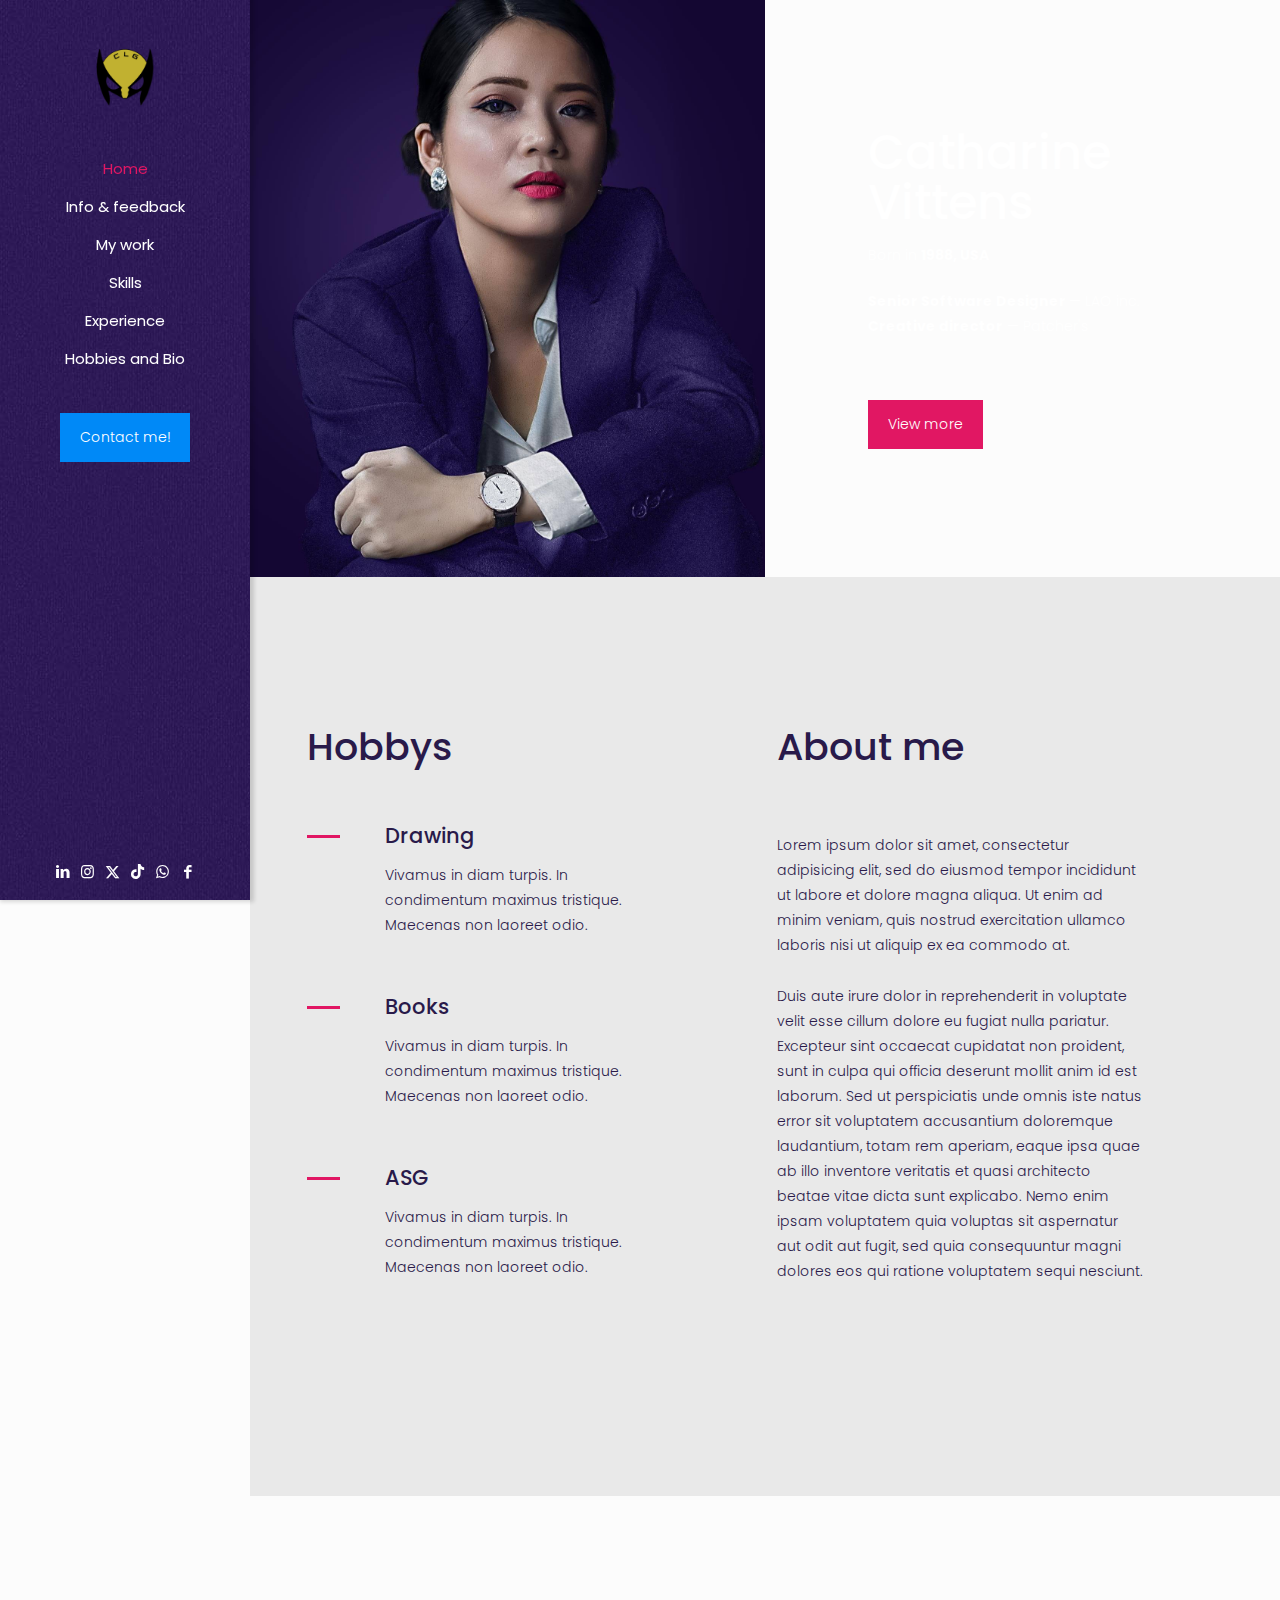
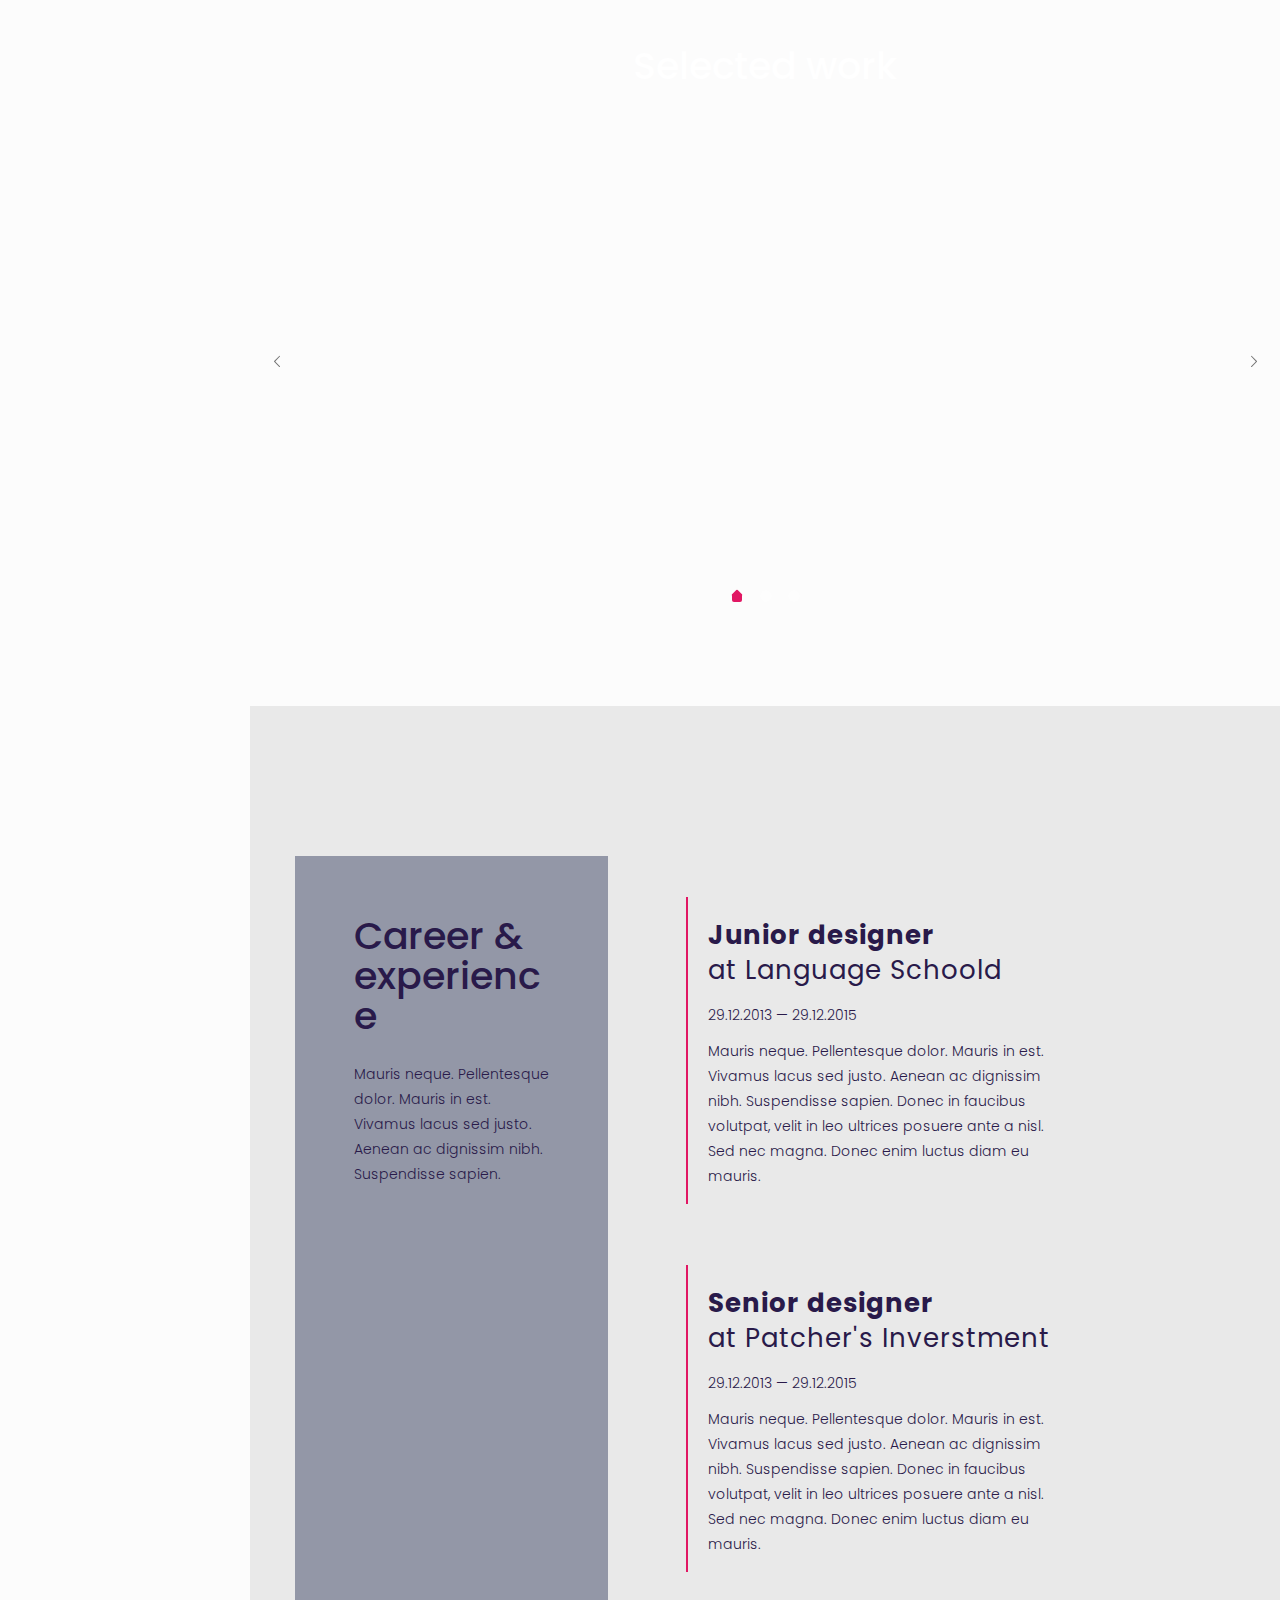
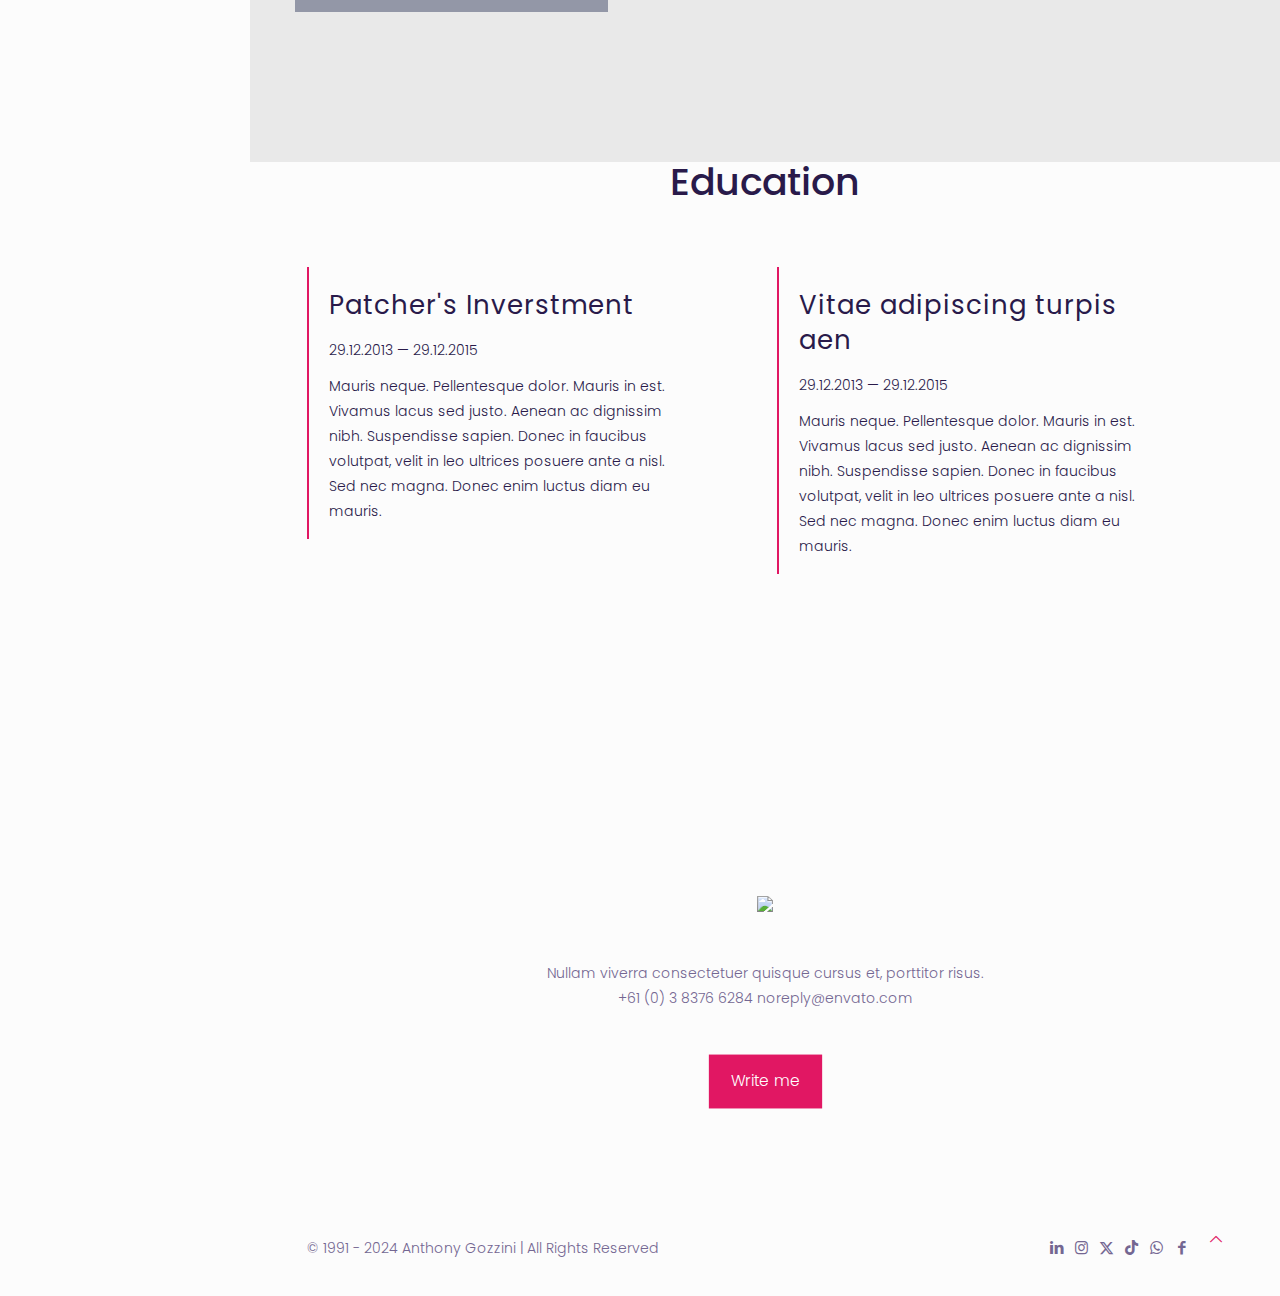
==== index.html @ 3fbe2a57 "Initial commit" ====
<!DOCTYPE html>
<html lang="it-IT" class="no-js " itemscope itemtype="https://schema.org/WebPage">

<head>

<meta charset="UTF-8">
<title>Anthony Logan Gozzini &#8211; Your Needs, My Mission</title>
<meta name="robots" content="max-image-preview:large">
<link rel="alternate" hreflang="it-IT" href="https://anthonygozzini.github.io/">
<meta name="format-detection" content="telephone=no">
<meta name="viewport" content="width=device-width, initial-scale=1, maximum-scale=1">
<link rel="shortcut icon" href="https://anthonygozzini.github.io/wp-content/uploads/2024/08/logo.png#48" type="image/x-icon">
<link rel="apple-touch-icon" href="https://anthonygozzini.github.io/wp-content/uploads/2024/08/logo.png#48">
<meta name="theme-color" content="#ffffff" media="(prefers-color-scheme: light)">
<meta name="theme-color" content="#ffffff" media="(prefers-color-scheme: dark)">
<link rel="dns-prefetch" href="//fonts.googleapis.com">
<link rel="alternate" type="application/rss+xml" title="Anthony Logan Gozzini &raquo; Feed" href="https://anthonygozzini.github.io/feed/">
<link rel="alternate" type="application/rss+xml" title="Anthony Logan Gozzini &raquo; Feed dei commenti" href="https://anthonygozzini.github.io/comments/feed/">
<link rel="alternate" type="application/rss+xml" title="Anthony Logan Gozzini &raquo; Home Feed dei commenti" href="https://anthonygozzini.github.io/home/feed/">
<style id="global-styles-inline-css" type="text/css">:root{--wp--preset--aspect-ratio--square: 1;--wp--preset--aspect-ratio--4-3: 4/3;--wp--preset--aspect-ratio--3-4: 3/4;--wp--preset--aspect-ratio--3-2: 3/2;--wp--preset--aspect-ratio--2-3: 2/3;--wp--preset--aspect-ratio--16-9: 16/9;--wp--preset--aspect-ratio--9-16: 9/16;--wp--preset--color--black: #000000;--wp--preset--color--cyan-bluish-gray: #abb8c3;--wp--preset--color--white: #ffffff;--wp--preset--color--pale-pink: #f78da7;--wp--preset--color--vivid-red: #cf2e2e;--wp--preset--color--luminous-vivid-orange: #ff6900;--wp--preset--color--luminous-vivid-amber: #fcb900;--wp--preset--color--light-green-cyan: #7bdcb5;--wp--preset--color--vivid-green-cyan: #00d084;--wp--preset--color--pale-cyan-blue: #8ed1fc;--wp--preset--color--vivid-cyan-blue: #0693e3;--wp--preset--color--vivid-purple: #9b51e0;--wp--preset--gradient--vivid-cyan-blue-to-vivid-purple: linear-gradient(135deg,rgba(6,147,227,1) 0%,rgb(155,81,224) 100%);--wp--preset--gradient--light-green-cyan-to-vivid-green-cyan: linear-gradient(135deg,rgb(122,220,180) 0%,rgb(0,208,130) 100%);--wp--preset--gradient--luminous-vivid-amber-to-luminous-vivid-orange: linear-gradient(135deg,rgba(252,185,0,1) 0%,rgba(255,105,0,1) 100%);--wp--preset--gradient--luminous-vivid-orange-to-vivid-red: linear-gradient(135deg,rgba(255,105,0,1) 0%,rgb(207,46,46) 100%);--wp--preset--gradient--very-light-gray-to-cyan-bluish-gray: linear-gradient(135deg,rgb(238,238,238) 0%,rgb(169,184,195) 100%);--wp--preset--gradient--cool-to-warm-spectrum: linear-gradient(135deg,rgb(74,234,220) 0%,rgb(151,120,209) 20%,rgb(207,42,186) 40%,rgb(238,44,130) 60%,rgb(251,105,98) 80%,rgb(254,248,76) 100%);--wp--preset--gradient--blush-light-purple: linear-gradient(135deg,rgb(255,206,236) 0%,rgb(152,150,240) 100%);--wp--preset--gradient--blush-bordeaux: linear-gradient(135deg,rgb(254,205,165) 0%,rgb(254,45,45) 50%,rgb(107,0,62) 100%);--wp--preset--gradient--luminous-dusk: linear-gradient(135deg,rgb(255,203,112) 0%,rgb(199,81,192) 50%,rgb(65,88,208) 100%);--wp--preset--gradient--pale-ocean: linear-gradient(135deg,rgb(255,245,203) 0%,rgb(182,227,212) 50%,rgb(51,167,181) 100%);--wp--preset--gradient--electric-grass: linear-gradient(135deg,rgb(202,248,128) 0%,rgb(113,206,126) 100%);--wp--preset--gradient--midnight: linear-gradient(135deg,rgb(2,3,129) 0%,rgb(40,116,252) 100%);--wp--preset--font-size--small: 13px;--wp--preset--font-size--medium: 20px;--wp--preset--font-size--large: 36px;--wp--preset--font-size--x-large: 42px;--wp--preset--spacing--20: 0.44rem;--wp--preset--spacing--30: 0.67rem;--wp--preset--spacing--40: 1rem;--wp--preset--spacing--50: 1.5rem;--wp--preset--spacing--60: 2.25rem;--wp--preset--spacing--70: 3.38rem;--wp--preset--spacing--80: 5.06rem;--wp--preset--shadow--natural: 6px 6px 9px rgba(0, 0, 0, 0.2);--wp--preset--shadow--deep: 12px 12px 50px rgba(0, 0, 0, 0.4);--wp--preset--shadow--sharp: 6px 6px 0px rgba(0, 0, 0, 0.2);--wp--preset--shadow--outlined: 6px 6px 0px -3px rgba(255, 255, 255, 1), 6px 6px rgba(0, 0, 0, 1);--wp--preset--shadow--crisp: 6px 6px 0px rgba(0, 0, 0, 1);}:where(.is-layout-flex){gap: 0.5em;}:where(.is-layout-grid){gap: 0.5em;}body .is-layout-flex{display: flex;}.is-layout-flex{flex-wrap: wrap;align-items: center;}.is-layout-flex > :is(*, div){margin: 0;}body .is-layout-grid{display: grid;}.is-layout-grid > :is(*, div){margin: 0;}:where(.wp-block-columns.is-layout-flex){gap: 2em;}:where(.wp-block-columns.is-layout-grid){gap: 2em;}:where(.wp-block-post-template.is-layout-flex){gap: 1.25em;}:where(.wp-block-post-template.is-layout-grid){gap: 1.25em;}.has-black-color{color: var(--wp--preset--color--black) !important;}.has-cyan-bluish-gray-color{color: var(--wp--preset--color--cyan-bluish-gray) !important;}.has-white-color{color: var(--wp--preset--color--white) !important;}.has-pale-pink-color{color: var(--wp--preset--color--pale-pink) !important;}.has-vivid-red-color{color: var(--wp--preset--color--vivid-red) !important;}.has-luminous-vivid-orange-color{color: var(--wp--preset--color--luminous-vivid-orange) !important;}.has-luminous-vivid-amber-color{color: var(--wp--preset--color--luminous-vivid-amber) !important;}.has-light-green-cyan-color{color: var(--wp--preset--color--light-green-cyan) !important;}.has-vivid-green-cyan-color{color: var(--wp--preset--color--vivid-green-cyan) !important;}.has-pale-cyan-blue-color{color: var(--wp--preset--color--pale-cyan-blue) !important;}.has-vivid-cyan-blue-color{color: var(--wp--preset--color--vivid-cyan-blue) !important;}.has-vivid-purple-color{color: var(--wp--preset--color--vivid-purple) !important;}.has-black-background-color{background-color: var(--wp--preset--color--black) !important;}.has-cyan-bluish-gray-background-color{background-color: var(--wp--preset--color--cyan-bluish-gray) !important;}.has-white-background-color{background-color: var(--wp--preset--color--white) !important;}.has-pale-pink-background-color{background-color: var(--wp--preset--color--pale-pink) !important;}.has-vivid-red-background-color{background-color: var(--wp--preset--color--vivid-red) !important;}.has-luminous-vivid-orange-background-color{background-color: var(--wp--preset--color--luminous-vivid-orange) !important;}.has-luminous-vivid-amber-background-color{background-color: var(--wp--preset--color--luminous-vivid-amber) !important;}.has-light-green-cyan-background-color{background-color: var(--wp--preset--color--light-green-cyan) !important;}.has-vivid-green-cyan-background-color{background-color: var(--wp--preset--color--vivid-green-cyan) !important;}.has-pale-cyan-blue-background-color{background-color: var(--wp--preset--color--pale-cyan-blue) !important;}.has-vivid-cyan-blue-background-color{background-color: var(--wp--preset--color--vivid-cyan-blue) !important;}.has-vivid-purple-background-color{background-color: var(--wp--preset--color--vivid-purple) !important;}.has-black-border-color{border-color: var(--wp--preset--color--black) !important;}.has-cyan-bluish-gray-border-color{border-color: var(--wp--preset--color--cyan-bluish-gray) !important;}.has-white-border-color{border-color: var(--wp--preset--color--white) !important;}.has-pale-pink-border-color{border-color: var(--wp--preset--color--pale-pink) !important;}.has-vivid-red-border-color{border-color: var(--wp--preset--color--vivid-red) !important;}.has-luminous-vivid-orange-border-color{border-color: var(--wp--preset--color--luminous-vivid-orange) !important;}.has-luminous-vivid-amber-border-color{border-color: var(--wp--preset--color--luminous-vivid-amber) !important;}.has-light-green-cyan-border-color{border-color: var(--wp--preset--color--light-green-cyan) !important;}.has-vivid-green-cyan-border-color{border-color: var(--wp--preset--color--vivid-green-cyan) !important;}.has-pale-cyan-blue-border-color{border-color: var(--wp--preset--color--pale-cyan-blue) !important;}.has-vivid-cyan-blue-border-color{border-color: var(--wp--preset--color--vivid-cyan-blue) !important;}.has-vivid-purple-border-color{border-color: var(--wp--preset--color--vivid-purple) !important;}.has-vivid-cyan-blue-to-vivid-purple-gradient-background{background: var(--wp--preset--gradient--vivid-cyan-blue-to-vivid-purple) !important;}.has-light-green-cyan-to-vivid-green-cyan-gradient-background{background: var(--wp--preset--gradient--light-green-cyan-to-vivid-green-cyan) !important;}.has-luminous-vivid-amber-to-luminous-vivid-orange-gradient-background{background: var(--wp--preset--gradient--luminous-vivid-amber-to-luminous-vivid-orange) !important;}.has-luminous-vivid-orange-to-vivid-red-gradient-background{background: var(--wp--preset--gradient--luminous-vivid-orange-to-vivid-red) !important;}.has-very-light-gray-to-cyan-bluish-gray-gradient-background{background: var(--wp--preset--gradient--very-light-gray-to-cyan-bluish-gray) !important;}.has-cool-to-warm-spectrum-gradient-background{background: var(--wp--preset--gradient--cool-to-warm-spectrum) !important;}.has-blush-light-purple-gradient-background{background: var(--wp--preset--gradient--blush-light-purple) !important;}.has-blush-bordeaux-gradient-background{background: var(--wp--preset--gradient--blush-bordeaux) !important;}.has-luminous-dusk-gradient-background{background: var(--wp--preset--gradient--luminous-dusk) !important;}.has-pale-ocean-gradient-background{background: var(--wp--preset--gradient--pale-ocean) !important;}.has-electric-grass-gradient-background{background: var(--wp--preset--gradient--electric-grass) !important;}.has-midnight-gradient-background{background: var(--wp--preset--gradient--midnight) !important;}.has-small-font-size{font-size: var(--wp--preset--font-size--small) !important;}.has-medium-font-size{font-size: var(--wp--preset--font-size--medium) !important;}.has-large-font-size{font-size: var(--wp--preset--font-size--large) !important;}.has-x-large-font-size{font-size: var(--wp--preset--font-size--x-large) !important;}
:where(.wp-block-post-template.is-layout-flex){gap: 1.25em;}:where(.wp-block-post-template.is-layout-grid){gap: 1.25em;}
:where(.wp-block-columns.is-layout-flex){gap: 2em;}:where(.wp-block-columns.is-layout-grid){gap: 2em;}
:root :where(.wp-block-pullquote){font-size: 1.5em;line-height: 1.6;}</style>
<link rel="stylesheet" id="mfn-be-css" href="https://anthonygozzini.github.io/wp-content/themes/betheme/css/be.min.css?ver=27.5.3" type="text/css" media="all">
<link rel="stylesheet" id="mfn-animations-css" href="https://anthonygozzini.github.io/wp-content/themes/betheme/assets/animations/animations.min.css?ver=27.5.3" type="text/css" media="all">
<link rel="stylesheet" id="mfn-font-awesome-css" href="https://anthonygozzini.github.io/wp-content/themes/betheme/fonts/fontawesome/fontawesome.min.css?ver=27.5.3" type="text/css" media="all">
<link rel="stylesheet" id="mfn-responsive-css" href="https://anthonygozzini.github.io/wp-content/themes/betheme/css/responsive.min.css?ver=27.5.3" type="text/css" media="all">
<link rel="stylesheet" id="mfn-fonts-css" href="https://fonts.googleapis.com/css?family=Poppins%3A300%2C400%2C500%2C600%2C700%2C1%2C400italic%2C700italic&#038;display=swap&#038;ver=6.6.1" type="text/css" media="all">
<link rel="stylesheet" id="mfn-static-css" href="https://anthonygozzini.github.io/wp-content/uploads/betheme/css/static.css?ver=27.5.3" type="text/css" media="all">
<style id="mfn-dynamic-inline-css" type="text/css">form input.display-none{display:none!important}
/* Local Page Style 32 */</style>
<style id="mfn-custom-inline-css" type="text/css">#Header_creative {
	background:url('https://anthonygozzini.github.io/wp-content/uploads/2018/01/cv-home-header-bg.jpg')repeat center center;
}
.cv-table td {
	border:none !important;
	text-align: left;
	width: 50%;
}
#Footer .footer_copy {
    border-top: none !important;
}</style>
<link rel="https://api.w.org/" href="https://anthonygozzini.github.io/wp-json/">
<link rel="alternate" title="JSON" type="application/json" href="https://anthonygozzini.github.io/wp-json/wp/v2/pages/32">
<link rel="EditURI" type="application/rsd+xml" title="RSD" href="https://anthonygozzini.github.io/xmlrpc.php?rsd">
<meta name="generator" content="WordPress 6.6.1">
<link rel="canonical" href="https://anthonygozzini.github.io/">
<link rel="shortlink" href="https://anthonygozzini.github.io/">
<link rel="alternate" title="oEmbed (JSON)" type="application/json+oembed" href="https://anthonygozzini.github.io/wp-json/oembed/1.0/embed?url=https%3A%2F%2Fanthonygozzini.github.io%2F">
<link rel="alternate" title="oEmbed (XML)" type="text/xml+oembed" href="https://anthonygozzini.github.io/wp-json/oembed/1.0/embed?url=https%3A%2F%2Fanthonygozzini.github.io%2F#038;format=xml">
<link rel="icon" href="https://anthonygozzini.github.io/wp-content/uploads/2018/01/cv-home-header-bg-75x75.jpg" sizes="32x32">
<link rel="icon" href="https://anthonygozzini.github.io/wp-content/uploads/2018/01/cv-home-header-bg.jpg" sizes="192x192">
<link rel="apple-touch-icon" href="https://anthonygozzini.github.io/wp-content/uploads/2018/01/cv-home-header-bg.jpg">
<meta name="msapplication-TileImage" content="https://anthonygozzini.github.io/wp-content/uploads/2018/01/cv-home-header-bg.jpg">

</head>

<body class="home page-template-default page page-id-32 woocommerce-block-theme-has-button-styles  color-custom content-brightness-light input-brightness-light style-simple button-animation-fade layout-full-width one-page no-content-padding header-creative header-open sticky-header sticky-tb-color ab-hide menu-link-color menuo-no-borders subheader-both-center responsive-overflow-x-mobile mobile-tb-center mobile-mini-mr-ll tablet-sticky mobile-sticky mobile-header-mini mobile-icon-user-ss mobile-icon-wishlist-ss mobile-icon-search-ss mobile-icon-wpml-ss mobile-icon-action-ss tr-header tr-menu tr-content tr-footer be-page-32 be-reg-2753">

	
		<div id="home"></div>
		<!-- mfn_hook_top --><!-- mfn_hook_top -->
		
		
<div id="Header_creative" class="">
	<a href="#" class="creative-menu-toggle"><i class="icon-menu-fine" aria-label="menu toggle icon"></i></a>

	<div class="creative-social"><ul class="social">
<li class="linkedin"><a target="_blank" href="#" title="LinkedIn" aria-label="LinkedIn icon"><i class="icon-linkedin"></i></a></li>
<li class="instagram"><a target="_blank" href="#" title="Instagram" aria-label="Instagram icon"><i class="icon-instagram"></i></a></li>
<li class="twitter"><a target="_blank" href="#" title="X (Twitter)" aria-label="X (Twitter) icon"><i class="icon-x-twitter"></i></a></li>
<li class="tiktok"><a target="_blank" href="#" title="TikTok" aria-label="TikTok icon"><i class="icon-tiktok"></i></a></li>
<li class="whatsapp"><a target="_blank" href="#" title="WhatsApp" aria-label="WhatsApp icon"><i class="icon-whatsapp"></i></a></li>
<li class="facebook"><a target="_blank" href="#" title="Facebook" aria-label="Facebook icon"><i class="icon-facebook"></i></a></li>
</ul></div>
	<div class="creative-wrapper">

		<!-- .header_placeholder 4sticky  -->
		<div class="header_placeholder"></div>

		<div id="Top_bar">
			<div class="one clearfix">

				<div class="top_bar_left">

					<!-- Logo -->
					<div class="logo"><a id="logo" href="https://anthonygozzini.github.io" title="Anthony Logan Gozzini" data-height="60" data-padding="30"><img class="logo-main scale-with-grid " src="https://anthonygozzini.github.io/wp-content/uploads/2024/08/logo.png#48" data-retina="https://anthonygozzini.github.io/wp-content/uploads/2024/08/logo.png#48" data-height="616" alt="logo" data-no-retina><img class="logo-sticky scale-with-grid " src="https://anthonygozzini.github.io/wp-content/uploads/2024/08/logo.png#48" data-retina="https://anthonygozzini.github.io/wp-content/uploads/2024/08/logo.png#48" data-height="616" alt="logo" data-no-retina><img class="logo-mobile scale-with-grid " src="https://anthonygozzini.github.io/wp-content/uploads/2024/08/logo.png#48" data-retina="https://anthonygozzini.github.io/wp-content/uploads/2024/08/logo.png#48" data-height="616" alt="logo" data-no-retina><img class="logo-mobile-sticky scale-with-grid " src="https://anthonygozzini.github.io/wp-content/uploads/2024/08/logo.png#48" data-retina="https://anthonygozzini.github.io/wp-content/uploads/2024/08/logo.png#48" data-height="616" alt="logo" data-no-retina></a></div>
					<div class="menu_wrapper">
						<nav id="menu" role="navigation" aria-expanded="false" aria-label="Main menu"><ul id="menu-menu" class="menu menu-main">
<li id="menu-item-24" class="menu-item menu-item-type-custom menu-item-object-custom"><a href="#home"><span>Home</span></a></li>
<li id="menu-item-29" class="menu-item menu-item-type-custom menu-item-object-custom"><a href="#personal"><span>Info &#038; feedback</span></a></li>
<li id="menu-item-26" class="menu-item menu-item-type-custom menu-item-object-custom"><a href="#work"><span>My work</span></a></li>
<li id="menu-item-27" class="menu-item menu-item-type-custom menu-item-object-custom"><a href="#skills"><span>Skills</span></a></li>
<li id="menu-item-28" class="menu-item menu-item-type-custom menu-item-object-custom"><a href="#experience"><span>Experience</span></a></li>
<li id="menu-item-25" class="menu-item menu-item-type-custom menu-item-object-custom"><a href="#info"><span>Hobbies and Bio</span></a></li>
</ul></nav><a class="responsive-menu-toggle " href="#"><i class="icon-menu-fine" aria-label="menu toggle icon"></i></a>					</div>

					<div class="search_wrapper">

						<!-- #searchform -->
						<form method="get" id="searchform" action="https://anthonygozzini.github.io/">

							
							<i class="icon_search icon-search-fine" aria-hidden="true"></i>
							<a href="#" class="icon_close"><i class="icon-cancel-fine" aria-label="search form close icon"></i></a>

							<input type="text" class="field" name="s" id="s" autocomplete="off" placeholder="Enter your search">
							
							<input type="submit" class="submit" value="" style="display:none;">

						</form>

						
					</div>

				</div>

				<div class="top_bar_right hide-total-desktop hide-total-tablet hide-total-mobile"><div class="top_bar_right_wrapper"><a href="#Home" class="button action_button top-bar-right-button  scroll">Contact me!</a></div></div>
				
			</div>
		</div>

		<div id="Action_bar" class="creative">
			<ul class="social">
<li class="linkedin"><a target="_blank" href="#" title="LinkedIn" aria-label="LinkedIn icon"><i class="icon-linkedin"></i></a></li>
<li class="instagram"><a target="_blank" href="#" title="Instagram" aria-label="Instagram icon"><i class="icon-instagram"></i></a></li>
<li class="twitter"><a target="_blank" href="#" title="X (Twitter)" aria-label="X (Twitter) icon"><i class="icon-x-twitter"></i></a></li>
<li class="tiktok"><a target="_blank" href="#" title="TikTok" aria-label="TikTok icon"><i class="icon-tiktok"></i></a></li>
<li class="whatsapp"><a target="_blank" href="#" title="WhatsApp" aria-label="WhatsApp icon"><i class="icon-whatsapp"></i></a></li>
<li class="facebook"><a target="_blank" href="#" title="Facebook" aria-label="Facebook icon"><i class="icon-facebook"></i></a></li>
</ul>		</div>

	</div>

</div>

		<div id="Wrapper">

	<div id="Header_wrapper" class="">

	<header id="Header"></header>
	
</div>

		<!-- mfn_hook_content_before --><!-- mfn_hook_content_before -->
	

<div id="Content" role="main">
	<div class="content_wrapper clearfix">

		<main class="sections_group">

			<div class="entry-content" itemprop="mainContentOfPage">

				
				<div class="mfn-builder-content mfn-default-content-buider">
<section class="section mcb-section mfn-default-section mcb-section-20fa36152 full-width full-width-deprecated no-margin-h no-margin-v dark equal-height-wrap" id="home"><div class="mcb-background-overlay"></div>
<div class="section_wrapper mfn-wrapper-for-wraps mcb-section-inner mcb-section-inner-20fa36152">
<div class="wrap mcb-wrap mcb-wrap-03164cf4a one-second tablet-one-second laptop-one-second mobile-one valign-middle bg-cover clearfix" data-desktop-col="one-second" data-laptop-col="laptop-one-second" data-tablet-col="tablet-one-second" data-mobile-col="mobile-one" style="padding:;background-color:;background-image:url(https://5.91.200.59/mio/wp-content/uploads/2018/01/cv-home-woman.jpg);background-repeat:no-repeat;background-position:center bottom"><div class="mcb-wrap-inner mcb-wrap-inner-03164cf4a mfn-module-wrapper mfn-wrapper-for-wraps">
<div class="mcb-wrap-background-overlay"></div>
<div class="column mcb-column mcb-item-743cb9d8c one laptop-one tablet-one mobile-one column_image"><div class="mcb-column-inner mfn-module-wrapper mcb-column-inner-743cb9d8c mcb-item-image-inner">
<div class="image_frame image_item no_link scale-with-grid no_border"><div class="image_wrapper "><img width="1361" height="1524" src="https://anthonygozzini.github.io/wp-content/uploads/2018/01/cv-home-woman.jpg" class="scale-with-grid" alt="" decoding="async" fetchpriority="high" srcset="https://anthonygozzini.github.io/wp-content/uploads/2018/01/cv-home-woman.jpg 1361w, https://anthonygozzini.github.io/wp-content/uploads/2018/01/cv-home-woman-447x500.jpg 447w, https://anthonygozzini.github.io/wp-content/uploads/2018/01/cv-home-woman-1072x1200.jpg 1072w, https://anthonygozzini.github.io/wp-content/uploads/2018/01/cv-home-woman-268x300.jpg 268w, https://anthonygozzini.github.io/wp-content/uploads/2018/01/cv-home-woman-768x860.jpg 768w, https://anthonygozzini.github.io/wp-content/uploads/2018/01/cv-home-woman-67x75.jpg 67w, https://anthonygozzini.github.io/wp-content/uploads/2018/01/cv-home-woman-480x537.jpg 480w" sizes="(max-width:767px) 480px, (max-width:1361px) 100vw, 1361px"></div></div>
</div></div>
</div></div>
<div class="wrap mcb-wrap mcb-wrap-2d8582a02 one-second tablet-one-second laptop-one-second mobile-one valign-middle clearfix" data-desktop-col="one-second" data-laptop-col="laptop-one-second" data-tablet-col="tablet-one-second" data-mobile-col="mobile-one" style="padding:30px 10%;background-color:;background-image:url(https://5.91.200.59/mio/wp-content/uploads/2018/01/cv-home-purple-bg.png);background-repeat:repeat;background-position:left top"><div class="mcb-wrap-inner mcb-wrap-inner-2d8582a02 mfn-module-wrapper mfn-wrapper-for-wraps">
<div class="mcb-wrap-background-overlay"></div>
<div class="column mcb-column mcb-item-2c6ea825e one laptop-one tablet-one mobile-one column_column"><div class="mcb-column-inner mfn-module-wrapper mcb-column-inner-2c6ea825e mcb-item-column-inner"><div class="column_attr mfn-inline-editor clearfix">
<h1>Catharine<br>
Vittens</h1>
Born in <b>1988, USA</b>
<hr class="no_line" style="margin: 0 auto 20px auto">

<b>Senior Software Designer </b>— LAO inc. <br>
<b>Creative director</b> — Patcher's
<hr class="no_line" style="margin: 0 auto 60px auto">
</div></div></div>
<div class="column mcb-column mcb-item-14d66bbc3 one laptop-one tablet-one mobile-one column_button"><div class="mcb-column-inner mfn-module-wrapper mcb-column-inner-14d66bbc3 mcb-item-button-inner">
<a class="button scroll button_size_2" href="#personal" style="background-color:#e11763!important;color:#ffffff;" title=""><span class="button_label">View more</span></a>
</div></div>
</div></div>
</div></section><section class="section mcb-section mfn-default-section mcb-section-2qukty8kr" id="info" style="padding-top:150px;padding-bottom:80px;background-color:#e9e9e9"><div class="mcb-background-overlay"></div>
<div class="section_wrapper mfn-wrapper-for-wraps mcb-section-inner mcb-section-inner-2qukty8kr">
<div class="wrap mcb-wrap mcb-wrap-16yqefhh one-second tablet-one-second laptop-one-second mobile-one valign-top clearfix" data-desktop-col="one-second" data-laptop-col="laptop-one-second" data-tablet-col="tablet-one-second" data-mobile-col="mobile-one" style="padding:;background-color:"><div class="mcb-wrap-inner mcb-wrap-inner-16yqefhh mfn-module-wrapper mfn-wrapper-for-wraps">
<div class="mcb-wrap-background-overlay"></div>
<div class="column mcb-column mcb-item-rk22lnjhq four-fifth laptop-four-fifth tablet-four-fifth mobile-one column_column"><div class="mcb-column-inner mfn-module-wrapper mcb-column-inner-rk22lnjhq mcb-item-column-inner"><div class="column_attr mfn-inline-editor clearfix">
<h2>Hobbys</h2>
</div></div></div>
<div class="column mcb-column mcb-item-eei8ircid one laptop-one tablet-one mobile-one column_divider"><div class="mcb-column-inner mfn-module-wrapper mcb-column-inner-eei8ircid mcb-item-divider-inner">
<hr class="no_line" style="margin: 0 auto 0px auto">
</div></div>
<div class="column mcb-column mcb-item-vbg0n5p6 one-sixth laptop-one-sixth tablet-one-sixth mobile-one column_image"><div class="mcb-column-inner mfn-module-wrapper mcb-column-inner-vbg0n5p6 mcb-item-image-inner">
<div class="image_frame image_item no_link scale-with-grid no_border" style="margin-top:10px;"><div class="image_wrapper "><img width="33" height="3" src="https://anthonygozzini.github.io/wp-content/uploads/2018/01/cv-home-horiz-line.png" class="scale-with-grid" alt="" decoding="async"></div></div>
</div></div>
<div class="column mcb-column mcb-item-c30r4n7en three-fifth laptop-three-fifth tablet-three-fifth mobile-one column_column"><div class="mcb-column-inner mfn-module-wrapper mcb-column-inner-c30r4n7en mcb-item-column-inner"><div class="column_attr mfn-inline-editor clearfix">
<h4>Drawing</h4>
<p>Vivamus in diam turpis. In condimentum maximus tristique. Maecenas non laoreet odio. </p>
</div></div></div>
<div class="column mcb-column mcb-item-qqhla1f one laptop-one tablet-one mobile-one column_divider"><div class="mcb-column-inner mfn-module-wrapper mcb-column-inner-qqhla1f mcb-item-divider-inner">
<hr class="no_line" style="margin: 0 auto 0px auto">
</div></div>
<div class="column mcb-column mcb-item-1o4ntszuy one-sixth laptop-one-sixth tablet-one-sixth mobile-one column_image"><div class="mcb-column-inner mfn-module-wrapper mcb-column-inner-1o4ntszuy mcb-item-image-inner">
<div class="image_frame image_item no_link scale-with-grid no_border" style="margin-top:10px;"><div class="image_wrapper "><img width="33" height="3" src="https://anthonygozzini.github.io/wp-content/uploads/2018/01/cv-home-horiz-line.png" class="scale-with-grid" alt="" decoding="async"></div></div>
</div></div>
<div class="column mcb-column mcb-item-1qgcexxwq three-fifth laptop-three-fifth tablet-three-fifth mobile-one column_column"><div class="mcb-column-inner mfn-module-wrapper mcb-column-inner-1qgcexxwq mcb-item-column-inner"><div class="column_attr mfn-inline-editor clearfix">
<h4>Books</h4>
<p>Vivamus in diam turpis. In condimentum maximus tristique. Maecenas non laoreet odio. </p>
</div></div></div>
<div class="column mcb-column mcb-item-aa3b8bhoq one laptop-one tablet-one mobile-one column_divider"><div class="mcb-column-inner mfn-module-wrapper mcb-column-inner-aa3b8bhoq mcb-item-divider-inner">
<hr class="no_line" style="margin: 0 auto 0px auto">
</div></div>
<div class="column mcb-column mcb-item-wm8nnbebf one-sixth laptop-one-sixth tablet-one-sixth mobile-one column_image"><div class="mcb-column-inner mfn-module-wrapper mcb-column-inner-wm8nnbebf mcb-item-image-inner">
<div class="image_frame image_item no_link scale-with-grid no_border" style="margin-top:10px;"><div class="image_wrapper "><img width="33" height="3" src="https://anthonygozzini.github.io/wp-content/uploads/2018/01/cv-home-horiz-line.png" class="scale-with-grid" alt="" decoding="async" loading="lazy"></div></div>
</div></div>
<div class="column mcb-column mcb-item-lelg7iica three-fifth laptop-three-fifth tablet-three-fifth mobile-one column_column"><div class="mcb-column-inner mfn-module-wrapper mcb-column-inner-lelg7iica mcb-item-column-inner"><div class="column_attr mfn-inline-editor clearfix">
<h4>ASG</h4>
<p>Vivamus in diam turpis. In condimentum maximus tristique. Maecenas non laoreet odio. </p>
</div></div></div>
<div class="column mcb-column mcb-item-keofdzkg one laptop-one tablet-one mobile-one column_divider"><div class="mcb-column-inner mfn-module-wrapper mcb-column-inner-keofdzkg mcb-item-divider-inner">
<hr class="no_line" style="margin: 0 auto 80px auto">
</div></div>
</div></div>
<div class="wrap mcb-wrap mcb-wrap-mgbbn4ve one-second tablet-one-second laptop-one-second mobile-one valign-top clearfix" data-desktop-col="one-second" data-laptop-col="laptop-one-second" data-tablet-col="tablet-one-second" data-mobile-col="mobile-one" style="padding:;background-color:"><div class="mcb-wrap-inner mcb-wrap-inner-mgbbn4ve mfn-module-wrapper mfn-wrapper-for-wraps">
<div class="mcb-wrap-background-overlay"></div>
<div class="column mcb-column mcb-item-ps8j7gmrf five-sixth laptop-five-sixth tablet-five-sixth mobile-one column_column"><div class="mcb-column-inner mfn-module-wrapper mcb-column-inner-ps8j7gmrf mcb-item-column-inner"><div class="column_attr mfn-inline-editor clearfix">
<h2>About me</h2>
<hr class="no_line" style="margin: 0 auto 50px auto">

<p>Lorem ipsum dolor sit amet, consectetur adipisicing elit, sed do eiusmod tempor incididunt ut labore et dolore magna aliqua. Ut enim ad minim veniam, quis nostrud exercitation ullamco laboris nisi ut aliquip ex ea commodo at.</p>
<hr class="no_line" style="margin: 0 auto 10px auto">

<p>Duis aute irure dolor in reprehenderit in voluptate velit esse cillum dolore eu fugiat nulla pariatur. Excepteur sint occaecat cupidatat non proident, sunt in culpa qui officia deserunt mollit anim id est laborum. Sed ut perspiciatis unde omnis iste natus error sit voluptatem accusantium doloremque laudantium, totam rem aperiam, eaque ipsa quae ab illo inventore veritatis et quasi architecto beatae vitae dicta sunt explicabo. Nemo enim ipsam voluptatem quia voluptas sit aspernatur aut odit aut fugit, sed quia consequuntur magni dolores eos qui ratione voluptatem sequi nesciunt.</p>
</div></div></div>
</div></div>
</div></section><section class="section mcb-section mfn-default-section mcb-section-c0f643fc3 full-width full-width-deprecated dark" id="work" style="padding-top:150px;padding-bottom:100px"><div class="mcb-background-overlay"></div>
<div class="section_wrapper mfn-wrapper-for-wraps mcb-section-inner mcb-section-inner-c0f643fc3"><div class="wrap mcb-wrap mcb-wrap-1b2145211 one tablet-one laptop-one mobile-one valign-top clearfix" data-desktop-col="one" data-laptop-col="laptop-one" data-tablet-col="tablet-one" data-mobile-col="mobile-one" style="padding:;background-color:"><div class="mcb-wrap-inner mcb-wrap-inner-1b2145211 mfn-module-wrapper mfn-wrapper-for-wraps">
<div class="mcb-wrap-background-overlay"></div>
<div class="column mcb-column mcb-item-5d457ce67 one laptop-one tablet-one mobile-one column_column column-margin-50px"><div class="mcb-column-inner mfn-module-wrapper mcb-column-inner-5d457ce67 mcb-item-column-inner"><div class="column_attr mfn-inline-editor clearfix align_center"><h2>Selected work</h2></div></div></div>
<div class="column mcb-column mcb-item-3f0645a1b one laptop-one tablet-one mobile-one column_slider"><div class="mcb-column-inner mfn-module-wrapper mcb-column-inner-3f0645a1b mcb-item-slider-inner">
<div class="content_slider center">
<ul class="content_slider_ul">
<li class="content_slider_li_1"><a href="http://themes.muffingroup.com/be/denim/" target="_blank"><img width="1024" height="700" src="https://anthonygozzini.github.io/wp-content/uploads/2018/01/cv-home-portfolio3.jpg" class="scale-with-grid wp-post-image" alt="" decoding="async" loading="lazy" srcset="https://anthonygozzini.github.io/wp-content/uploads/2018/01/cv-home-portfolio3.jpg 1024w, https://anthonygozzini.github.io/wp-content/uploads/2018/01/cv-home-portfolio3-500x342.jpg 500w, https://anthonygozzini.github.io/wp-content/uploads/2018/01/cv-home-portfolio3-300x205.jpg 300w, https://anthonygozzini.github.io/wp-content/uploads/2018/01/cv-home-portfolio3-768x525.jpg 768w, https://anthonygozzini.github.io/wp-content/uploads/2018/01/cv-home-portfolio3-110x75.jpg 110w, https://anthonygozzini.github.io/wp-content/uploads/2018/01/cv-home-portfolio3-480x328.jpg 480w" sizes="(max-width:767px) 480px, (max-width:1024px) 100vw, 1024px"></a></li>
<li class="content_slider_li_2"><a href="http://themes.muffingroup.com/be/language2/" target="_blank"><img width="1024" height="700" src="https://anthonygozzini.github.io/wp-content/uploads/2018/01/cv-home-portfolio1.jpg" class="scale-with-grid wp-post-image" alt="" decoding="async" loading="lazy" srcset="https://anthonygozzini.github.io/wp-content/uploads/2018/01/cv-home-portfolio1.jpg 1024w, https://anthonygozzini.github.io/wp-content/uploads/2018/01/cv-home-portfolio1-500x342.jpg 500w, https://anthonygozzini.github.io/wp-content/uploads/2018/01/cv-home-portfolio1-300x205.jpg 300w, https://anthonygozzini.github.io/wp-content/uploads/2018/01/cv-home-portfolio1-768x525.jpg 768w, https://anthonygozzini.github.io/wp-content/uploads/2018/01/cv-home-portfolio1-110x75.jpg 110w, https://anthonygozzini.github.io/wp-content/uploads/2018/01/cv-home-portfolio1-480x328.jpg 480w" sizes="(max-width:767px) 480px, (max-width:1024px) 100vw, 1024px"></a></li>
<li class="content_slider_li_3"><a href="http://themes.muffingroup.com/be/stylist/" target="_blank"><img width="1024" height="700" src="https://anthonygozzini.github.io/wp-content/uploads/2018/01/cv-home-portfolio2.jpg" class="scale-with-grid wp-post-image" alt="" decoding="async" loading="lazy" srcset="https://anthonygozzini.github.io/wp-content/uploads/2018/01/cv-home-portfolio2.jpg 1024w, https://anthonygozzini.github.io/wp-content/uploads/2018/01/cv-home-portfolio2-500x342.jpg 500w, https://anthonygozzini.github.io/wp-content/uploads/2018/01/cv-home-portfolio2-300x205.jpg 300w, https://anthonygozzini.github.io/wp-content/uploads/2018/01/cv-home-portfolio2-768x525.jpg 768w, https://anthonygozzini.github.io/wp-content/uploads/2018/01/cv-home-portfolio2-110x75.jpg 110w, https://anthonygozzini.github.io/wp-content/uploads/2018/01/cv-home-portfolio2-480x328.jpg 480w" sizes="(max-width:767px) 480px, (max-width:1024px) 100vw, 1024px"></a></li>
</ul>
<div class="slider_pager slider_pagination"></div>
</div>
</div></div>
</div></div></div></section><section class="section mcb-section mfn-default-section mcb-section-902534542 equal-height-wrap" id="skills" style="padding-top:150px;padding-bottom:150px;background-color:#e9e9e9"><div class="mcb-background-overlay"></div>
<div class="section_wrapper mfn-wrapper-for-wraps mcb-section-inner mcb-section-inner-902534542">
<div class="wrap mcb-wrap mcb-wrap-89da1a503 one-third tablet-one-third laptop-one-third mobile-one valign-top bg-contain clearfix" data-desktop-col="one-third" data-laptop-col="laptop-one-third" data-tablet-col="tablet-one-third" data-mobile-col="mobile-one" style="padding:60px 5%;background-color:#9397a7;background-image:url(https://5.91.200.59/mio/wp-content/uploads/2018/01/cv-home-cofee.jpg);background-repeat:no-repeat;background-position:right bottom"><div class="mcb-wrap-inner mcb-wrap-inner-89da1a503 mfn-module-wrapper mfn-wrapper-for-wraps">
<div class="mcb-wrap-background-overlay"></div>
<div class="column mcb-column mcb-item-bf5q305o4 one laptop-one tablet-one mobile-one column_column"><div class="mcb-column-inner mfn-module-wrapper mcb-column-inner-bf5q305o4 mcb-item-column-inner"><div class="column_attr mfn-inline-editor clearfix">
<h2>Career &<br>
experience</h2>
<hr class="no_line" style="margin: 0 auto 10px auto">

<p>Mauris neque. Pellentesque dolor. Mauris in est. Vivamus lacus sed justo. Aenean ac dignissim nibh. Suspendisse sapien.</p>
</div></div></div>
</div></div>
<div class="wrap mcb-wrap mcb-wrap-gj1md6zp4 two-third tablet-two-third laptop-two-third mobile-one valign-top clearfix" data-desktop-col="two-third" data-laptop-col="laptop-two-third" data-tablet-col="tablet-two-third" data-mobile-col="mobile-one" style="padding:0px 7%;background-color:"><div class="mcb-wrap-inner mcb-wrap-inner-gj1md6zp4 mfn-module-wrapper mfn-wrapper-for-wraps">
<div class="mcb-wrap-background-overlay"></div>
<div class="column mcb-column mcb-item-o2goucdwp one laptop-one tablet-one mobile-one column_divider"><div class="mcb-column-inner mfn-module-wrapper mcb-column-inner-o2goucdwp mcb-item-divider-inner">
<hr class="no_line" style="margin: 0 auto 40px auto">
</div></div>
<div class="column mcb-column mcb-item-8o6e1o05w3 five-sixth laptop-five-sixth tablet-five-sixth mobile-one column_column"><div class="mcb-column-inner mfn-module-wrapper mcb-column-inner-8o6e1o05w3 mcb-item-column-inner"><div class="column_attr mfn-inline-editor clearfix" style="padding:0 0 0 20px;border-left:2px solid #e11763;">
<hr class="no_line" style="margin: 0 auto 20px auto">

<h3>
<b>Junior designer</b><br>
at Language Schoold</h3>
29.12.2013 — 29.12.2015
<hr class="no_line" style="margin: 0 auto 10px auto">

<p>Mauris neque. Pellentesque dolor. Mauris in est. Vivamus lacus sed justo. Aenean ac dignissim nibh. Suspendisse sapien. Donec in faucibus volutpat, velit in leo ultrices posuere ante a nisl. Sed nec magna. Donec enim luctus diam eu mauris.</p>
</div></div></div>
<div class="column mcb-column mcb-item-uc3fetht one laptop-one tablet-one mobile-one column_divider"><div class="mcb-column-inner mfn-module-wrapper mcb-column-inner-uc3fetht mcb-item-divider-inner">
<hr class="no_line" style="margin: 0 auto 20px auto">
</div></div>
<div class="column mcb-column mcb-item-334093848 five-sixth laptop-five-sixth tablet-five-sixth mobile-one column_column"><div class="mcb-column-inner mfn-module-wrapper mcb-column-inner-334093848 mcb-item-column-inner"><div class="column_attr mfn-inline-editor clearfix" style="padding:0 0 0 20px;border-left:2px solid #e11763;">
<hr class="no_line" style="margin: 0 auto 20px auto">

<h3>
<b>Senior designer</b><br>
at Patcher's Inverstment</h3>
29.12.2013 — 29.12.2015
<hr class="no_line" style="margin: 0 auto 10px auto">

<p>Mauris neque. Pellentesque dolor. Mauris in est. Vivamus lacus sed justo. Aenean ac dignissim nibh. Suspendisse sapien. Donec in faucibus volutpat, velit in leo ultrices posuere ante a nisl. Sed nec magna. Donec enim luctus diam eu mauris.</p>
</div></div></div>
</div></div>
</div></section><section class="section mcb-section mfn-default-section mcb-section-afb595a45" style="padding-bottom:100px"><div class="mcb-background-overlay"></div>
<div class="section_wrapper mfn-wrapper-for-wraps mcb-section-inner mcb-section-inner-afb595a45">
<div class="wrap mcb-wrap mcb-wrap-6efcea7ee one tablet-one laptop-one mobile-one column-margin-50px valign-top clearfix" data-desktop-col="one" data-laptop-col="laptop-one" data-tablet-col="tablet-one" data-mobile-col="mobile-one" style="padding:;background-color:"><div class="mcb-wrap-inner mcb-wrap-inner-6efcea7ee mfn-module-wrapper mfn-wrapper-for-wraps">
<div class="mcb-wrap-background-overlay"></div>
<div class="column mcb-column mcb-item-8e4c299d1 one laptop-one tablet-one mobile-one column_column"><div class="mcb-column-inner mfn-module-wrapper mcb-column-inner-8e4c299d1 mcb-item-column-inner"><div class="column_attr mfn-inline-editor clearfix align_center"><h2>Education</h2></div></div></div>
</div></div>
<div class="wrap mcb-wrap mcb-wrap-af6b9ee82 one-second tablet-one-second laptop-one-second mobile-one valign-top clearfix" data-desktop-col="one-second" data-laptop-col="laptop-one-second" data-tablet-col="tablet-one-second" data-mobile-col="mobile-one" style="padding:;background-color:"><div class="mcb-wrap-inner mcb-wrap-inner-af6b9ee82 mfn-module-wrapper mfn-wrapper-for-wraps">
<div class="mcb-wrap-background-overlay"></div>
<div class="column mcb-column mcb-item-2ef2ff31d five-sixth laptop-five-sixth tablet-five-sixth mobile-one column_column"><div class="mcb-column-inner mfn-module-wrapper mcb-column-inner-2ef2ff31d mcb-item-column-inner"><div class="column_attr mfn-inline-editor clearfix" style="padding:0 0 0 20px;border-left:2px solid #e11763;">
<hr class="no_line" style="margin: 0 auto 20px auto">

<h3>Patcher's Inverstment</h3>
29.12.2013 — 29.12.2015
<hr class="no_line" style="margin: 0 auto 10px auto">

<p>Mauris neque. Pellentesque dolor. Mauris in est. Vivamus lacus sed justo. Aenean ac dignissim nibh. Suspendisse sapien. Donec in faucibus volutpat, velit in leo ultrices posuere ante a nisl. Sed nec magna. Donec enim luctus diam eu mauris.</p>
</div></div></div>
</div></div>
<div class="wrap mcb-wrap mcb-wrap-384854f14 one-second tablet-one-second laptop-one-second mobile-one valign-top clearfix" data-desktop-col="one-second" data-laptop-col="laptop-one-second" data-tablet-col="tablet-one-second" data-mobile-col="mobile-one" style="padding:;background-color:"><div class="mcb-wrap-inner mcb-wrap-inner-384854f14 mfn-module-wrapper mfn-wrapper-for-wraps">
<div class="mcb-wrap-background-overlay"></div>
<div class="column mcb-column mcb-item-dd584b12b five-sixth laptop-five-sixth tablet-five-sixth mobile-one column_column"><div class="mcb-column-inner mfn-module-wrapper mcb-column-inner-dd584b12b mcb-item-column-inner"><div class="column_attr mfn-inline-editor clearfix" style="padding:0 0 0 20px;border-left:2px solid #e11763;">
<hr class="no_line" style="margin: 0 auto 20px auto">

<h3>Vitae adipiscing turpis aen</h3>
29.12.2013 — 29.12.2015
<hr class="no_line" style="margin: 0 auto 10px auto">

<p>Mauris neque. Pellentesque dolor. Mauris in est. Vivamus lacus sed justo. Aenean ac dignissim nibh. Suspendisse sapien. Donec in faucibus volutpat, velit in leo ultrices posuere ante a nisl. Sed nec magna. Donec enim luctus diam eu mauris.</p>
</div></div></div>
</div></div>
</div></section>
</div>
<section class="section mcb-section the_content no_content"><div class="section_wrapper"><div class="the_content_wrapper "></div></div></section>
				<section class="section section-page-footer">
					<div class="section_wrapper clearfix">

						<div class="column one page-pager">
							<div class="mcb-column-inner">
															</div>
						</div>

					</div>
				</section>

				
			</div>

			
		</main>

		
	</div>
</div>



<!-- mfn_hook_content_after --><!-- mfn_hook_content_after -->


	<footer id="Footer" class="clearfix mfn-footer " role="contentinfo">

		
		<div class="widgets_wrapper "><div class="container"><div class="column mobile-one tablet-one one"><div class="mcb-column-inner"><aside id="custom_html-2" class="widget_text widget widget_custom_html"><div class="textwidget custom-html-widget">
<hr class="no_line" style="margin: 0 auto 80px auto">

<div style="text-align:center">
<img src="http://themes.muffingroup.com/be/cv/wp-content/uploads/2018/01/cv-home-logo-footer.png">
<hr class="no_line" style="margin: 0 auto 40px auto">

<p>Nullam viverra consectetuer quisque cursus et, porttitor risus.<br>
+61 (0) 3 8376 6284 noreply@envato.com</p>
<hr class="no_line" style="margin: 0 auto 30px auto">

<div class="button_align align_center"><a class="button  button_size_3" href="mailto:mail@mailing.com" style="background-color:#e11763!important;color:#fff;" target="_blank" title="" rel="noopener"><span class="button_label">Write me</span></a></div>


	</div>
</div></aside></div></div></div></div>
		
			<div class="footer_copy">
				<div class="container">
					<div class="column one mobile-one">
            <div class="mcb-column-inner">

              <a id="back_to_top" class="footer_button" aria-label="Back to top icon"><i class="icon-up-open-big"></i></a>
              <div class="copyright">
                © 1991 - 2024 Anthony Gozzini | All Rights Reserved              </div>

              <ul class="social">
<li class="linkedin"><a target="_blank" href="#" title="LinkedIn" aria-label="LinkedIn icon"><i class="icon-linkedin"></i></a></li>
<li class="instagram"><a target="_blank" href="#" title="Instagram" aria-label="Instagram icon"><i class="icon-instagram"></i></a></li>
<li class="twitter"><a target="_blank" href="#" title="X (Twitter)" aria-label="X (Twitter) icon"><i class="icon-x-twitter"></i></a></li>
<li class="tiktok"><a target="_blank" href="#" title="TikTok" aria-label="TikTok icon"><i class="icon-tiktok"></i></a></li>
<li class="whatsapp"><a target="_blank" href="#" title="WhatsApp" aria-label="WhatsApp icon"><i class="icon-whatsapp"></i></a></li>
<li class="facebook"><a target="_blank" href="#" title="Facebook" aria-label="Facebook icon"><i class="icon-facebook"></i></a></li>
</ul>
            </div>
					</div>
				</div>
			</div>

		
		
	</footer>

 <!-- End Footer Template -->

</div>

<div id="body_overlay"></div>






<!-- mfn_hook_bottom --><!-- mfn_hook_bottom -->

<script type="text/javascript" src="https://anthonygozzini.github.io/wp-includes/js/jquery/jquery.min.js?ver=3.7.1" id="jquery-core-js"></script>
<script type="text/javascript" src="https://anthonygozzini.github.io/wp-includes/js/jquery/jquery-migrate.min.js?ver=3.4.1" id="jquery-migrate-js"></script>
<script type="text/javascript" src="https://anthonygozzini.github.io/wp-includes/js/jquery/ui/core.min.js?ver=1.13.3" id="jquery-ui-core-js"></script>
<script type="text/javascript" src="https://anthonygozzini.github.io/wp-includes/js/jquery/ui/tabs.min.js?ver=1.13.3" id="jquery-ui-tabs-js"></script>
<script type="text/javascript" src="https://anthonygozzini.github.io/wp-content/themes/betheme/js/plugins/debouncedresize.min.js?ver=27.5.3" id="mfn-debouncedresize-js"></script>
<script type="text/javascript" src="https://anthonygozzini.github.io/wp-content/themes/betheme/js/plugins/magnificpopup.min.js?ver=27.5.3" id="mfn-magnificpopup-js"></script>
<script type="text/javascript" src="https://anthonygozzini.github.io/wp-content/themes/betheme/js/menu.min.js?ver=27.5.3" id="mfn-menu-js"></script>
<script type="text/javascript" src="https://anthonygozzini.github.io/wp-content/themes/betheme/js/plugins/visible.min.js?ver=27.5.3" id="mfn-visible-js"></script>
<script type="text/javascript" src="https://anthonygozzini.github.io/wp-content/themes/betheme/assets/animations/animations.min.js?ver=27.5.3" id="mfn-animations-js"></script>
<script type="text/javascript" src="https://anthonygozzini.github.io/wp-content/themes/betheme/js/plugins/enllax.min.js?ver=27.5.3" id="mfn-enllax-js"></script>
<script type="text/javascript" src="https://anthonygozzini.github.io/wp-content/themes/betheme/js/parallax/translate3d.min.js?ver=27.5.3" id="mfn-parallax-js"></script>
<script type="text/javascript" id="mfn-scripts-js-extra">
/* <![CDATA[ */
var mfn = {"mobileInit":"1240","parallax":"translate3d","responsive":"1","sidebarSticky":"","lightbox":{"disable":false,"disableMobile":false,"title":false},"slider":{"blog":0,"clients":0,"offer":0,"portfolio":0,"shop":0,"slider":0,"testimonials":0},"livesearch":{"minChar":3,"loadPosts":10,"translation":{"pages":"Pages","categories":"Categories","portfolio":"Portfolio","post":"Posts","products":"Products"}},"accessibility":{"translation":{"headerContainer":"Header container","toggleSubmenu":"Toggle submenu"}},"home_url":"\/mio","home_url_lang":"https:\/\/anthonygozzini.github.io","site_url":"https:\/\/anthonygozzini.github.io","translation":{"success_message":"Link copied to the clipboard.","error_message":"Something went wrong. Please try again later!"},"ajax":"https:\/\/anthonygozzini.github.io\/wp-admin\/admin-ajax.php"};
/* ]]> */
</script>
<script type="text/javascript" src="https://anthonygozzini.github.io/wp-content/themes/betheme/js/scripts.min.js?ver=27.5.3" id="mfn-scripts-js"></script>
<script type="text/javascript" src="https://anthonygozzini.github.io/wp-includes/js/comment-reply.min.js?ver=6.6.1" id="comment-reply-js" async="async" data-wp-strategy="async"></script>
<script type="text/javascript" src="https://anthonygozzini.github.io/wp-content/themes/betheme/js/plugins/nicescroll.min.js?ver=27.5.3" id="mfn-nicescroll-js"></script>
<script type="text/javascript" src="https://anthonygozzini.github.io/wp-content/themes/betheme/js/plugins/slick.min.js?ver=27.5.3" id="mfn-slick-js"></script>


</body>
</html>
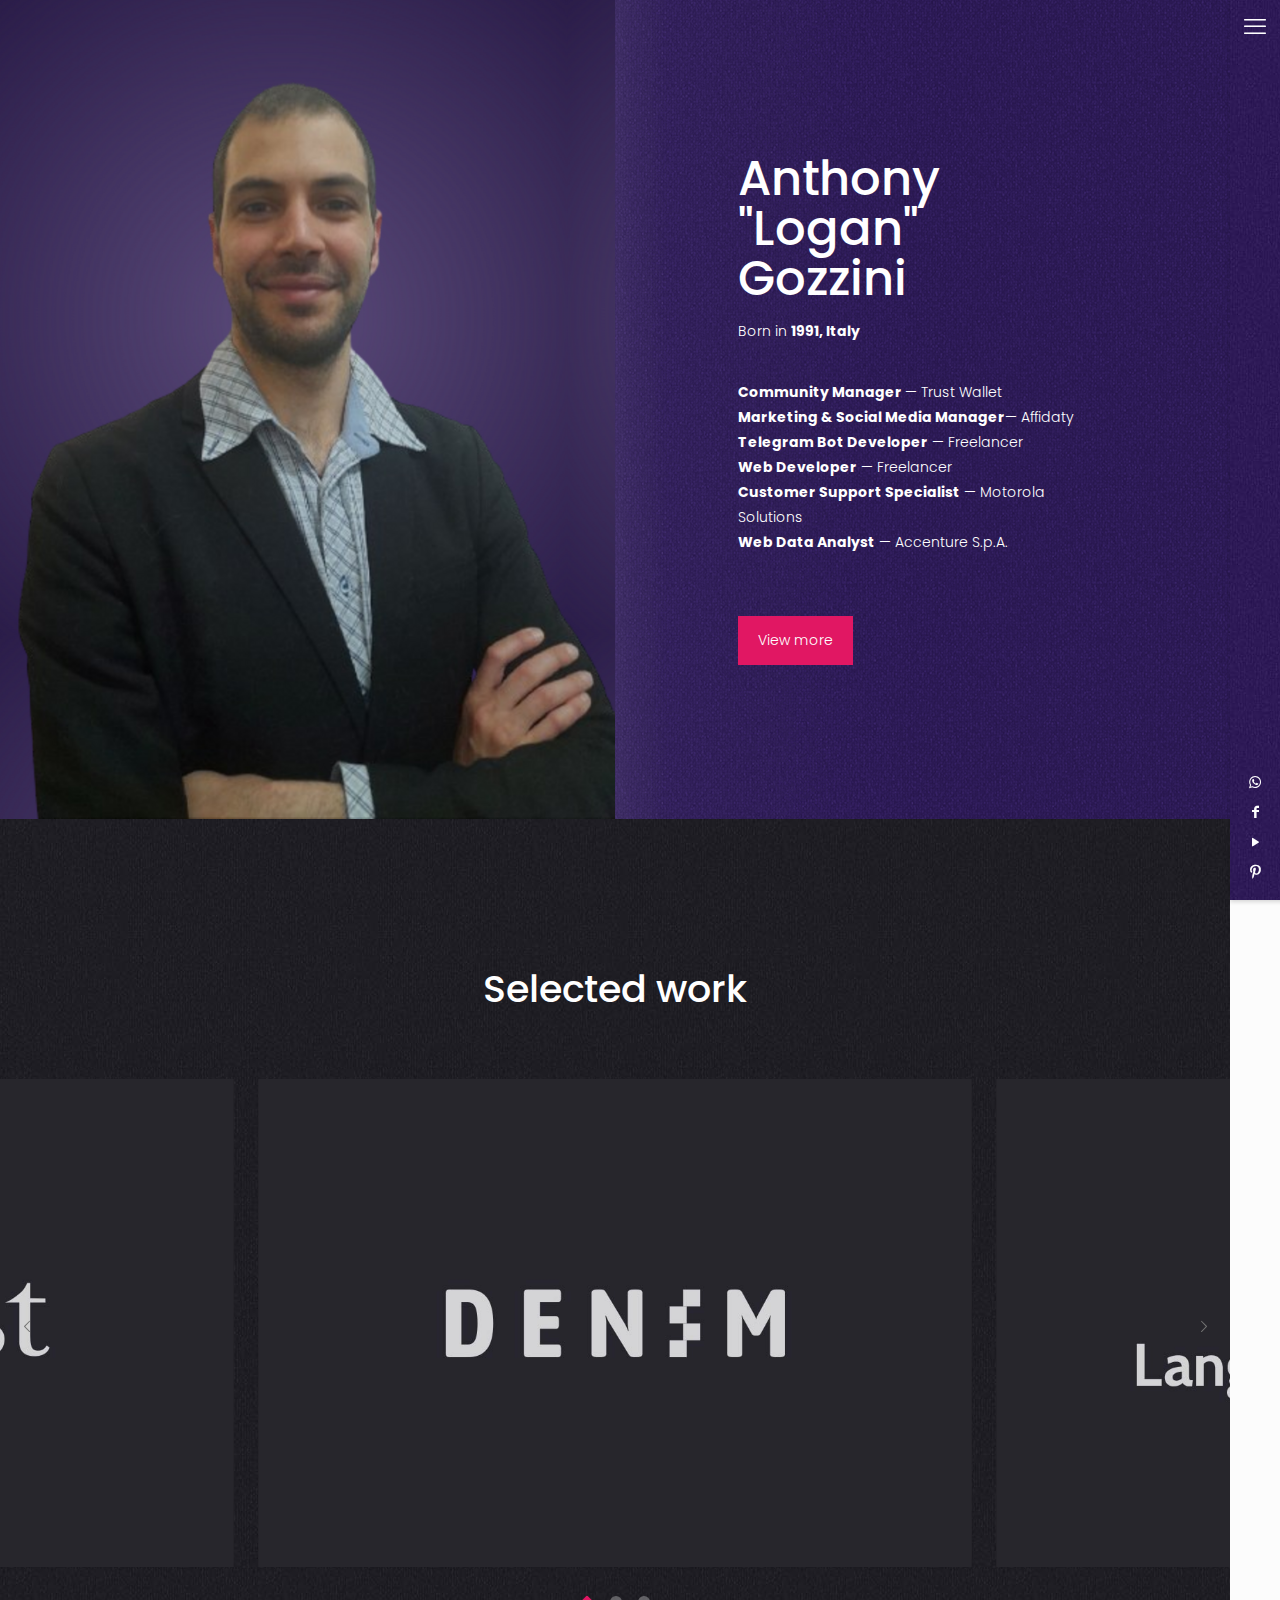
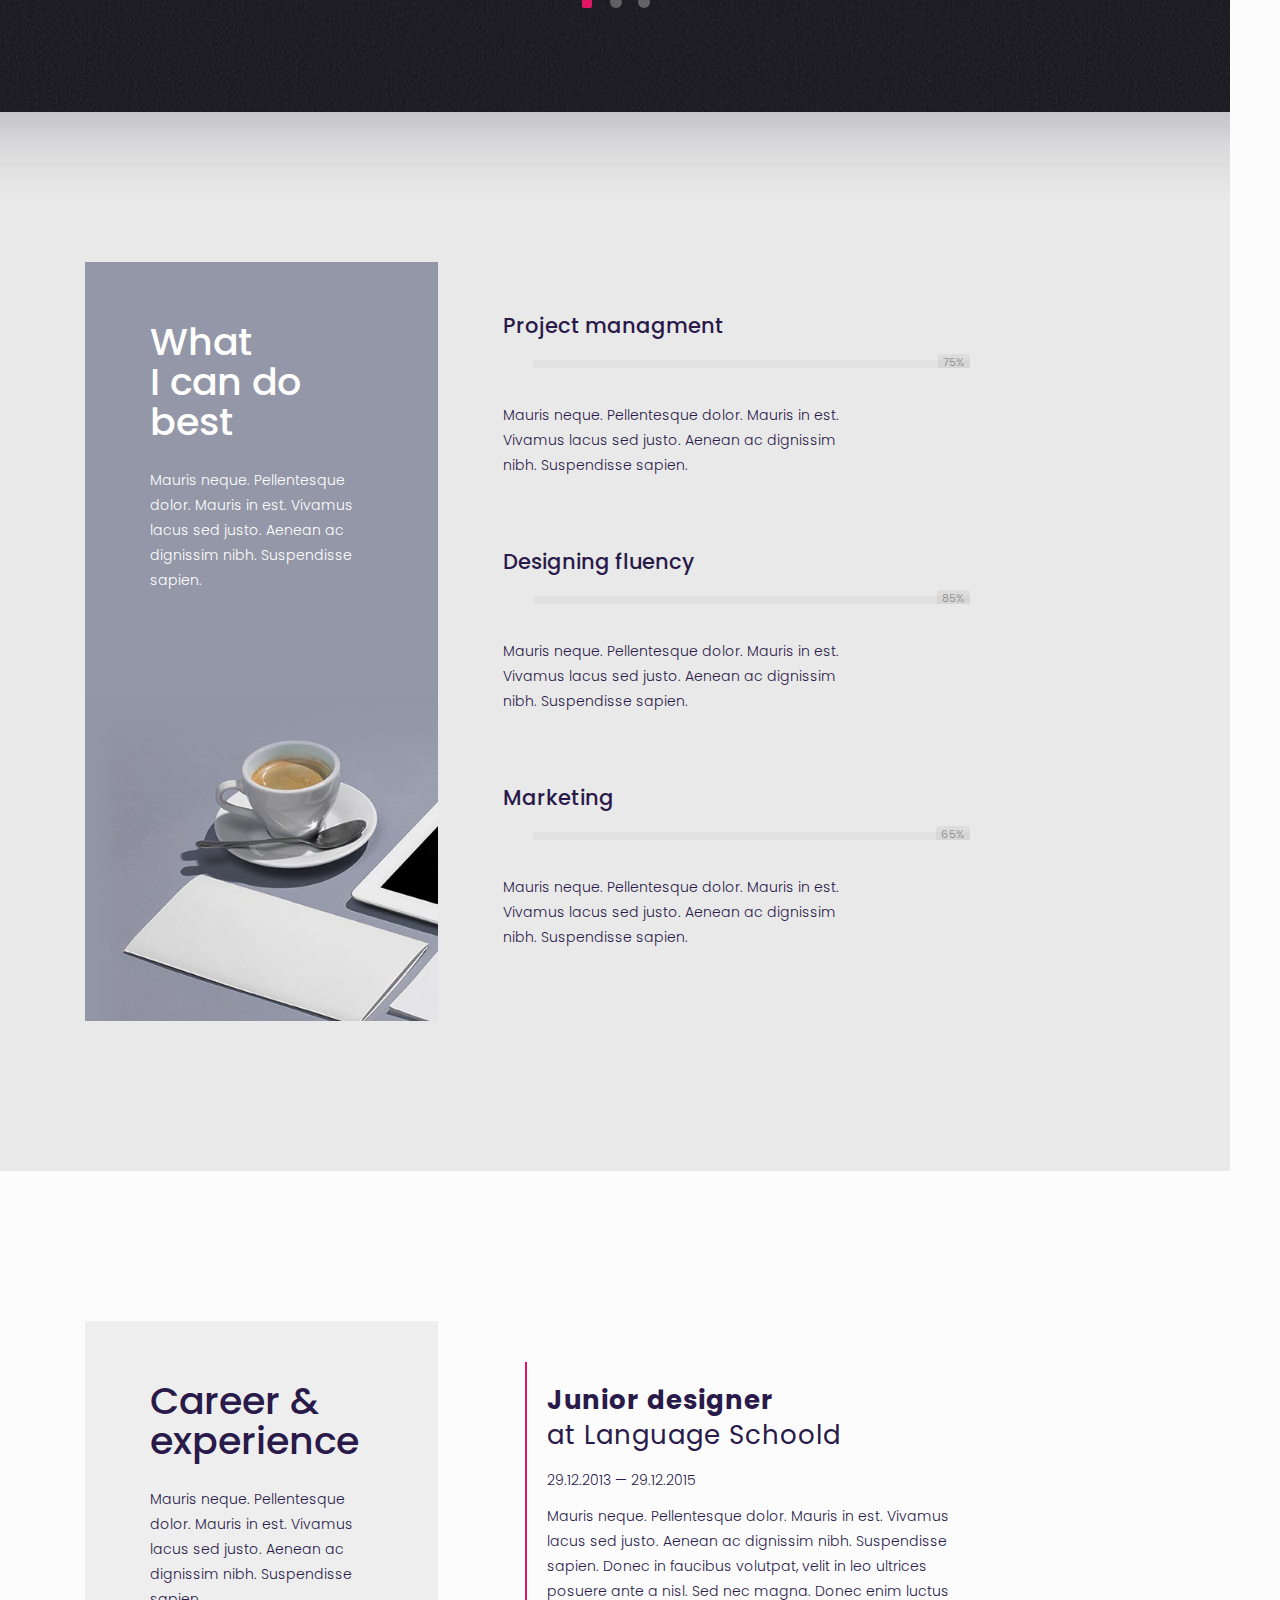
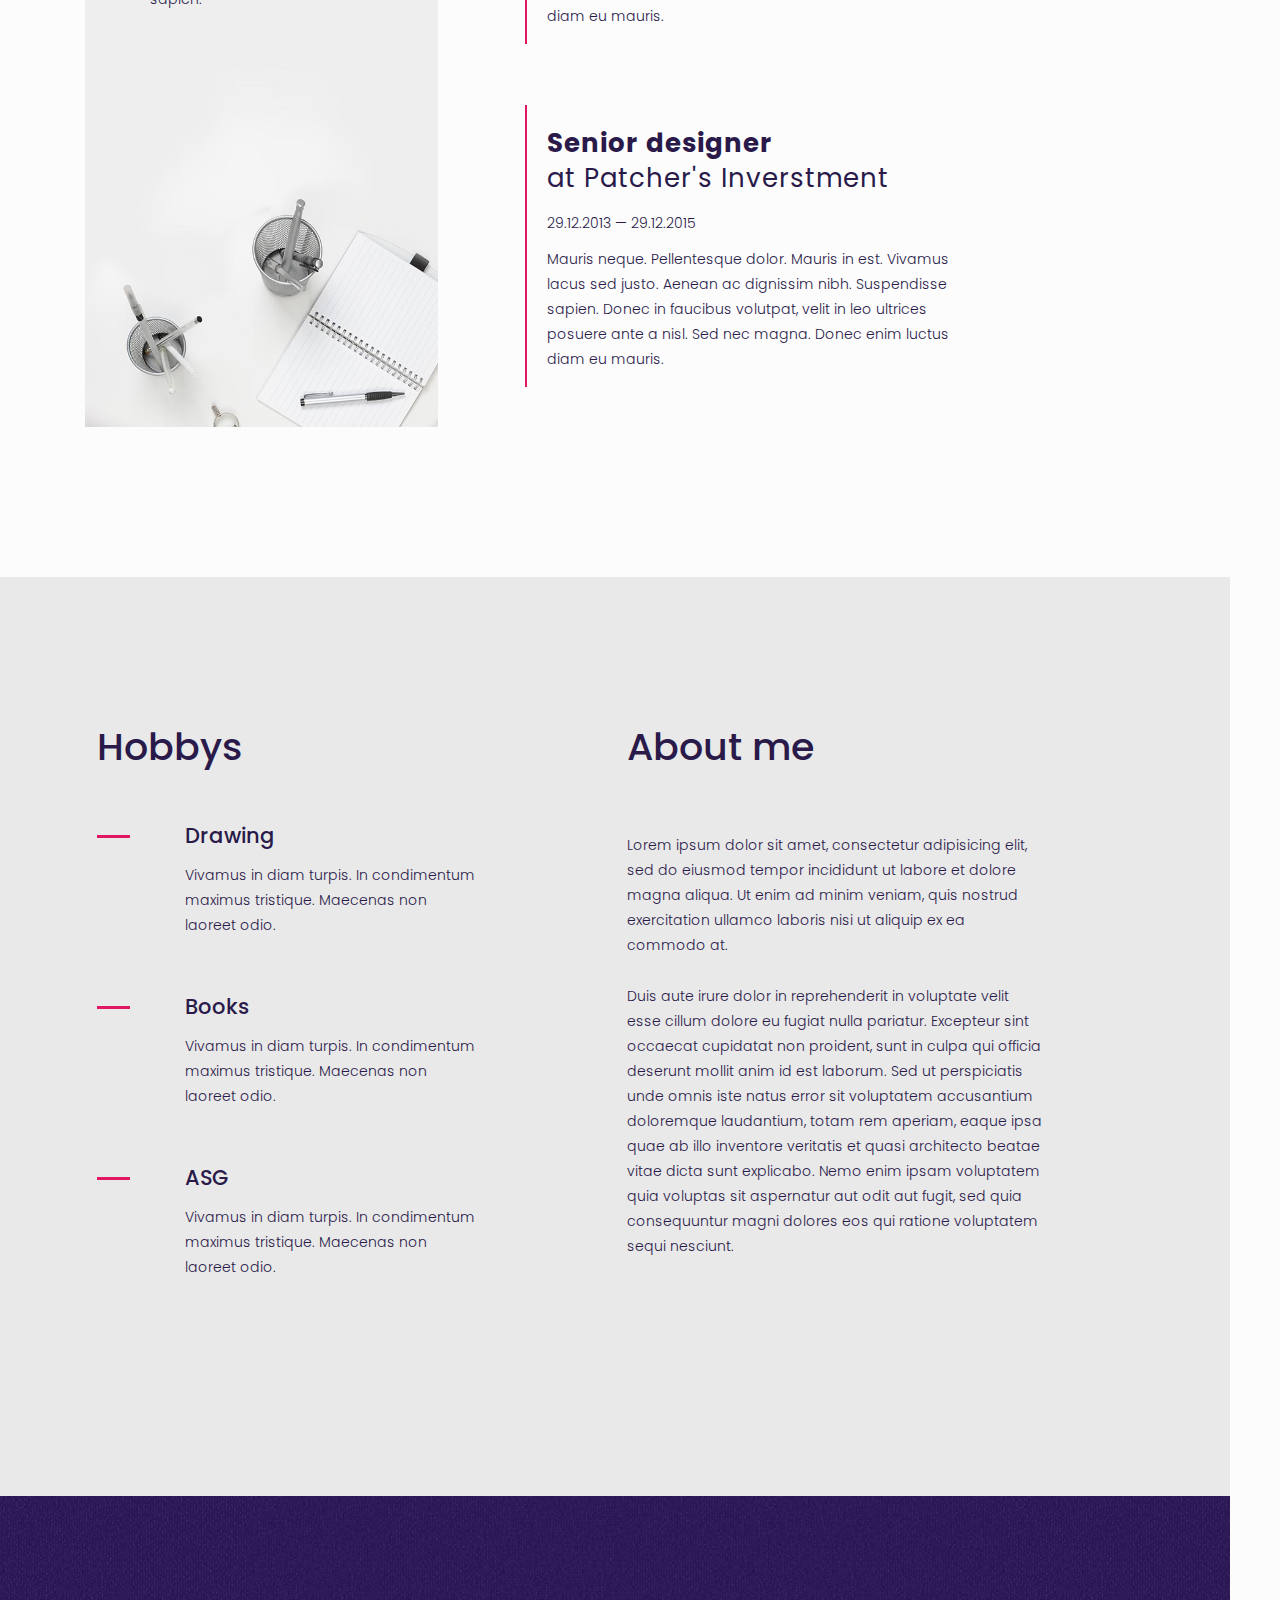
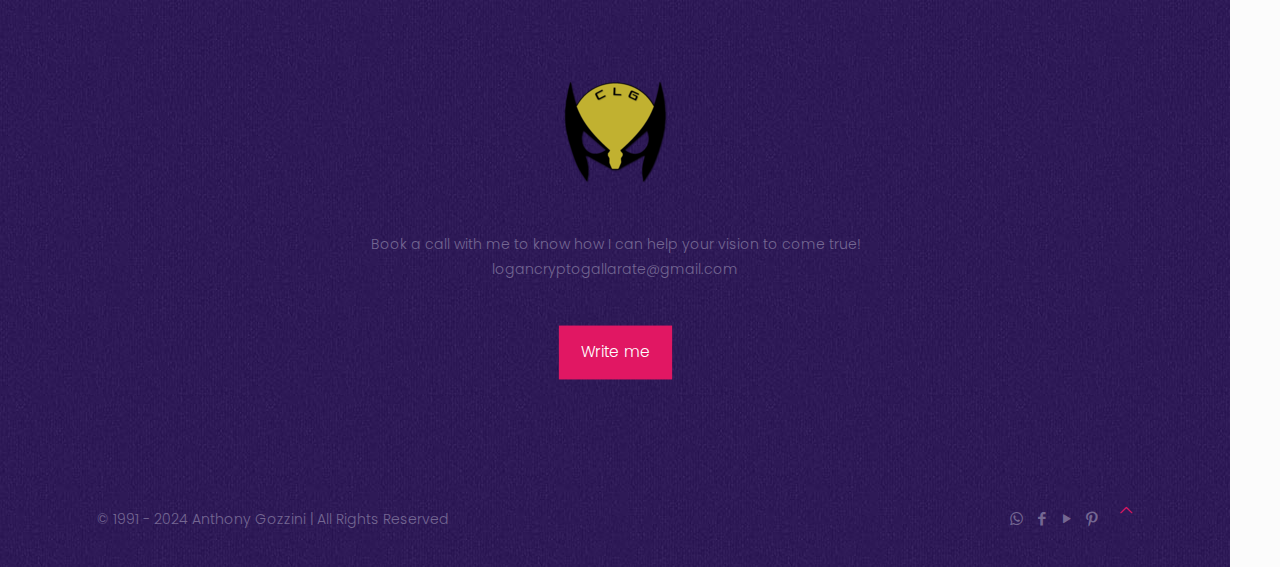
==== commit 08ac2a5b: "Initial commit" ====
--- a/index.html
+++ b/index.html
@@ -6,31 +6,51 @@
 <meta charset="UTF-8">
 <title>Anthony Logan Gozzini &#8211; Your Needs, My Mission</title>
 <meta name="robots" content="max-image-preview:large">
-<link rel="alternate" hreflang="it-IT" href="https://anthonygozzini.github.io/">
+<link rel="alternate" hreflang="it-IT" href="/">
 <meta name="format-detection" content="telephone=no">
 <meta name="viewport" content="width=device-width, initial-scale=1, maximum-scale=1">
-<link rel="shortcut icon" href="https://anthonygozzini.github.io/wp-content/uploads/2024/08/logo.png#48" type="image/x-icon">
-<link rel="apple-touch-icon" href="https://anthonygozzini.github.io/wp-content/uploads/2024/08/logo.png#48">
-<meta name="theme-color" content="#ffffff" media="(prefers-color-scheme: light)">
-<meta name="theme-color" content="#ffffff" media="(prefers-color-scheme: dark)">
+<link rel="shortcut icon" href="/wp-content/uploads/2024/08/logo.png#49" type="image/x-icon">
+<link rel="apple-touch-icon" href="/wp-content/uploads/2024/08/logo.png#49">
 <link rel="dns-prefetch" href="//fonts.googleapis.com">
-<link rel="alternate" type="application/rss+xml" title="Anthony Logan Gozzini &raquo; Feed" href="https://anthonygozzini.github.io/feed/">
-<link rel="alternate" type="application/rss+xml" title="Anthony Logan Gozzini &raquo; Feed dei commenti" href="https://anthonygozzini.github.io/comments/feed/">
-<link rel="alternate" type="application/rss+xml" title="Anthony Logan Gozzini &raquo; Home Feed dei commenti" href="https://anthonygozzini.github.io/home/feed/">
+<link rel="alternate" type="application/rss+xml" title="Anthony Logan Gozzini &raquo; Feed" href="/feed/">
+<link rel="alternate" type="application/rss+xml" title="Anthony Logan Gozzini &raquo; Feed dei commenti" href="/comments/feed/">
+<link rel="alternate" type="application/rss+xml" title="Anthony Logan Gozzini &raquo; Home Feed dei commenti" href="/home/feed/">
+<script type="text/javascript">
+/* <![CDATA[ */
+window._wpemojiSettings = {"baseUrl":"https:\/\/s.w.org\/images\/core\/emoji\/15.0.3\/72x72\/","ext":".png","svgUrl":"https:\/\/s.w.org\/images\/core\/emoji\/15.0.3\/svg\/","svgExt":".svg","source":{"concatemoji":"\/wp-includes\/js\/wp-emoji-release.min.js?ver=6.6.1"}};
+/*! This file is auto-generated */
+!function(i,n){var o,s,e;function c(e){try{var t={supportTests:e,timestamp:(new Date).valueOf()};sessionStorage.setItem(o,JSON.stringify(t))}catch(e){}}function p(e,t,n){e.clearRect(0,0,e.canvas.width,e.canvas.height),e.fillText(t,0,0);var t=new Uint32Array(e.getImageData(0,0,e.canvas.width,e.canvas.height).data),r=(e.clearRect(0,0,e.canvas.width,e.canvas.height),e.fillText(n,0,0),new Uint32Array(e.getImageData(0,0,e.canvas.width,e.canvas.height).data));return t.every(function(e,t){return e===r[t]})}function u(e,t,n){switch(t){case"flag":return n(e,"🏳️‍⚧️","🏳️​⚧️")?!1:!n(e,"🇺🇳","🇺​🇳")&&!n(e,"🏴󠁧󠁢󠁥󠁮󠁧󠁿","🏴​󠁧​󠁢​󠁥​󠁮​󠁧​󠁿");case"emoji":return!n(e,"🐦‍⬛","🐦​⬛")}return!1}function f(e,t,n){var r="undefined"!=typeof WorkerGlobalScope&&self instanceof WorkerGlobalScope?new OffscreenCanvas(300,150):i.createElement("canvas"),a=r.getContext("2d",{willReadFrequently:!0}),o=(a.textBaseline="top",a.font="600 32px Arial",{});return e.forEach(function(e){o[e]=t(a,e,n)}),o}function t(e){var t=i.createElement("script");t.src=e,t.defer=!0,i.head.appendChild(t)}"undefined"!=typeof Promise&&(o="wpEmojiSettingsSupports",s=["flag","emoji"],n.supports={everything:!0,everythingExceptFlag:!0},e=new Promise(function(e){i.addEventListener("DOMContentLoaded",e,{once:!0})}),new Promise(function(t){var n=function(){try{var e=JSON.parse(sessionStorage.getItem(o));if("object"==typeof e&&"number"==typeof e.timestamp&&(new Date).valueOf()<e.timestamp+604800&&"object"==typeof e.supportTests)return e.supportTests}catch(e){}return null}();if(!n){if("undefined"!=typeof Worker&&"undefined"!=typeof OffscreenCanvas&&"undefined"!=typeof URL&&URL.createObjectURL&&"undefined"!=typeof Blob)try{var e="postMessage("+f.toString()+"("+[JSON.stringify(s),u.toString(),p.toString()].join(",")+"));",r=new Blob([e],{type:"text/javascript"}),a=new Worker(URL.createObjectURL(r),{name:"wpTestEmojiSupports"});return void(a.onmessage=function(e){c(n=e.data),a.terminate(),t(n)})}catch(e){}c(n=f(s,u,p))}t(n)}).then(function(e){for(var t in e)n.supports[t]=e[t],n.supports.everything=n.supports.everything&&n.supports[t],"flag"!==t&&(n.supports.everythingExceptFlag=n.supports.everythingExceptFlag&&n.supports[t]);n.supports.everythingExceptFlag=n.supports.everythingExceptFlag&&!n.supports.flag,n.DOMReady=!1,n.readyCallback=function(){n.DOMReady=!0}}).then(function(){return e}).then(function(){var e;n.supports.everything||(n.readyCallback(),(e=n.source||{}).concatemoji?t(e.concatemoji):e.wpemoji&&e.twemoji&&(t(e.twemoji),t(e.wpemoji)))}))}((window,document),window._wpemojiSettings);
+/* ]]> */
+</script>
+<style id="wp-emoji-styles-inline-css" type="text/css">img.wp-smiley, img.emoji {
+		display: inline !important;
+		border: none !important;
+		box-shadow: none !important;
+		height: 1em !important;
+		width: 1em !important;
+		margin: 0 0.07em !important;
+		vertical-align: -0.1em !important;
+		background: none !important;
+		padding: 0 !important;
+	}</style>
+<link rel="stylesheet" id="wp-block-library-css" href="/wp-includes/css/dist/block-library/style.min.css?ver=6.6.1" type="text/css" media="all">
+<style id="classic-theme-styles-inline-css" type="text/css">/*! This file is auto-generated */
+.wp-block-button__link{color:#fff;background-color:#32373c;border-radius:9999px;box-shadow:none;text-decoration:none;padding:calc(.667em + 2px) calc(1.333em + 2px);font-size:1.125em}.wp-block-file__button{background:#32373c;color:#fff;text-decoration:none}</style>
 <style id="global-styles-inline-css" type="text/css">:root{--wp--preset--aspect-ratio--square: 1;--wp--preset--aspect-ratio--4-3: 4/3;--wp--preset--aspect-ratio--3-4: 3/4;--wp--preset--aspect-ratio--3-2: 3/2;--wp--preset--aspect-ratio--2-3: 2/3;--wp--preset--aspect-ratio--16-9: 16/9;--wp--preset--aspect-ratio--9-16: 9/16;--wp--preset--color--black: #000000;--wp--preset--color--cyan-bluish-gray: #abb8c3;--wp--preset--color--white: #ffffff;--wp--preset--color--pale-pink: #f78da7;--wp--preset--color--vivid-red: #cf2e2e;--wp--preset--color--luminous-vivid-orange: #ff6900;--wp--preset--color--luminous-vivid-amber: #fcb900;--wp--preset--color--light-green-cyan: #7bdcb5;--wp--preset--color--vivid-green-cyan: #00d084;--wp--preset--color--pale-cyan-blue: #8ed1fc;--wp--preset--color--vivid-cyan-blue: #0693e3;--wp--preset--color--vivid-purple: #9b51e0;--wp--preset--gradient--vivid-cyan-blue-to-vivid-purple: linear-gradient(135deg,rgba(6,147,227,1) 0%,rgb(155,81,224) 100%);--wp--preset--gradient--light-green-cyan-to-vivid-green-cyan: linear-gradient(135deg,rgb(122,220,180) 0%,rgb(0,208,130) 100%);--wp--preset--gradient--luminous-vivid-amber-to-luminous-vivid-orange: linear-gradient(135deg,rgba(252,185,0,1) 0%,rgba(255,105,0,1) 100%);--wp--preset--gradient--luminous-vivid-orange-to-vivid-red: linear-gradient(135deg,rgba(255,105,0,1) 0%,rgb(207,46,46) 100%);--wp--preset--gradient--very-light-gray-to-cyan-bluish-gray: linear-gradient(135deg,rgb(238,238,238) 0%,rgb(169,184,195) 100%);--wp--preset--gradient--cool-to-warm-spectrum: linear-gradient(135deg,rgb(74,234,220) 0%,rgb(151,120,209) 20%,rgb(207,42,186) 40%,rgb(238,44,130) 60%,rgb(251,105,98) 80%,rgb(254,248,76) 100%);--wp--preset--gradient--blush-light-purple: linear-gradient(135deg,rgb(255,206,236) 0%,rgb(152,150,240) 100%);--wp--preset--gradient--blush-bordeaux: linear-gradient(135deg,rgb(254,205,165) 0%,rgb(254,45,45) 50%,rgb(107,0,62) 100%);--wp--preset--gradient--luminous-dusk: linear-gradient(135deg,rgb(255,203,112) 0%,rgb(199,81,192) 50%,rgb(65,88,208) 100%);--wp--preset--gradient--pale-ocean: linear-gradient(135deg,rgb(255,245,203) 0%,rgb(182,227,212) 50%,rgb(51,167,181) 100%);--wp--preset--gradient--electric-grass: linear-gradient(135deg,rgb(202,248,128) 0%,rgb(113,206,126) 100%);--wp--preset--gradient--midnight: linear-gradient(135deg,rgb(2,3,129) 0%,rgb(40,116,252) 100%);--wp--preset--font-size--small: 13px;--wp--preset--font-size--medium: 20px;--wp--preset--font-size--large: 36px;--wp--preset--font-size--x-large: 42px;--wp--preset--spacing--20: 0.44rem;--wp--preset--spacing--30: 0.67rem;--wp--preset--spacing--40: 1rem;--wp--preset--spacing--50: 1.5rem;--wp--preset--spacing--60: 2.25rem;--wp--preset--spacing--70: 3.38rem;--wp--preset--spacing--80: 5.06rem;--wp--preset--shadow--natural: 6px 6px 9px rgba(0, 0, 0, 0.2);--wp--preset--shadow--deep: 12px 12px 50px rgba(0, 0, 0, 0.4);--wp--preset--shadow--sharp: 6px 6px 0px rgba(0, 0, 0, 0.2);--wp--preset--shadow--outlined: 6px 6px 0px -3px rgba(255, 255, 255, 1), 6px 6px rgba(0, 0, 0, 1);--wp--preset--shadow--crisp: 6px 6px 0px rgba(0, 0, 0, 1);}:where(.is-layout-flex){gap: 0.5em;}:where(.is-layout-grid){gap: 0.5em;}body .is-layout-flex{display: flex;}.is-layout-flex{flex-wrap: wrap;align-items: center;}.is-layout-flex > :is(*, div){margin: 0;}body .is-layout-grid{display: grid;}.is-layout-grid > :is(*, div){margin: 0;}:where(.wp-block-columns.is-layout-flex){gap: 2em;}:where(.wp-block-columns.is-layout-grid){gap: 2em;}:where(.wp-block-post-template.is-layout-flex){gap: 1.25em;}:where(.wp-block-post-template.is-layout-grid){gap: 1.25em;}.has-black-color{color: var(--wp--preset--color--black) !important;}.has-cyan-bluish-gray-color{color: var(--wp--preset--color--cyan-bluish-gray) !important;}.has-white-color{color: var(--wp--preset--color--white) !important;}.has-pale-pink-color{color: var(--wp--preset--color--pale-pink) !important;}.has-vivid-red-color{color: var(--wp--preset--color--vivid-red) !important;}.has-luminous-vivid-orange-color{color: var(--wp--preset--color--luminous-vivid-orange) !important;}.has-luminous-vivid-amber-color{color: var(--wp--preset--color--luminous-vivid-amber) !important;}.has-light-green-cyan-color{color: var(--wp--preset--color--light-green-cyan) !important;}.has-vivid-green-cyan-color{color: var(--wp--preset--color--vivid-green-cyan) !important;}.has-pale-cyan-blue-color{color: var(--wp--preset--color--pale-cyan-blue) !important;}.has-vivid-cyan-blue-color{color: var(--wp--preset--color--vivid-cyan-blue) !important;}.has-vivid-purple-color{color: var(--wp--preset--color--vivid-purple) !important;}.has-black-background-color{background-color: var(--wp--preset--color--black) !important;}.has-cyan-bluish-gray-background-color{background-color: var(--wp--preset--color--cyan-bluish-gray) !important;}.has-white-background-color{background-color: var(--wp--preset--color--white) !important;}.has-pale-pink-background-color{background-color: var(--wp--preset--color--pale-pink) !important;}.has-vivid-red-background-color{background-color: var(--wp--preset--color--vivid-red) !important;}.has-luminous-vivid-orange-background-color{background-color: var(--wp--preset--color--luminous-vivid-orange) !important;}.has-luminous-vivid-amber-background-color{background-color: var(--wp--preset--color--luminous-vivid-amber) !important;}.has-light-green-cyan-background-color{background-color: var(--wp--preset--color--light-green-cyan) !important;}.has-vivid-green-cyan-background-color{background-color: var(--wp--preset--color--vivid-green-cyan) !important;}.has-pale-cyan-blue-background-color{background-color: var(--wp--preset--color--pale-cyan-blue) !important;}.has-vivid-cyan-blue-background-color{background-color: var(--wp--preset--color--vivid-cyan-blue) !important;}.has-vivid-purple-background-color{background-color: var(--wp--preset--color--vivid-purple) !important;}.has-black-border-color{border-color: var(--wp--preset--color--black) !important;}.has-cyan-bluish-gray-border-color{border-color: var(--wp--preset--color--cyan-bluish-gray) !important;}.has-white-border-color{border-color: var(--wp--preset--color--white) !important;}.has-pale-pink-border-color{border-color: var(--wp--preset--color--pale-pink) !important;}.has-vivid-red-border-color{border-color: var(--wp--preset--color--vivid-red) !important;}.has-luminous-vivid-orange-border-color{border-color: var(--wp--preset--color--luminous-vivid-orange) !important;}.has-luminous-vivid-amber-border-color{border-color: var(--wp--preset--color--luminous-vivid-amber) !important;}.has-light-green-cyan-border-color{border-color: var(--wp--preset--color--light-green-cyan) !important;}.has-vivid-green-cyan-border-color{border-color: var(--wp--preset--color--vivid-green-cyan) !important;}.has-pale-cyan-blue-border-color{border-color: var(--wp--preset--color--pale-cyan-blue) !important;}.has-vivid-cyan-blue-border-color{border-color: var(--wp--preset--color--vivid-cyan-blue) !important;}.has-vivid-purple-border-color{border-color: var(--wp--preset--color--vivid-purple) !important;}.has-vivid-cyan-blue-to-vivid-purple-gradient-background{background: var(--wp--preset--gradient--vivid-cyan-blue-to-vivid-purple) !important;}.has-light-green-cyan-to-vivid-green-cyan-gradient-background{background: var(--wp--preset--gradient--light-green-cyan-to-vivid-green-cyan) !important;}.has-luminous-vivid-amber-to-luminous-vivid-orange-gradient-background{background: var(--wp--preset--gradient--luminous-vivid-amber-to-luminous-vivid-orange) !important;}.has-luminous-vivid-orange-to-vivid-red-gradient-background{background: var(--wp--preset--gradient--luminous-vivid-orange-to-vivid-red) !important;}.has-very-light-gray-to-cyan-bluish-gray-gradient-background{background: var(--wp--preset--gradient--very-light-gray-to-cyan-bluish-gray) !important;}.has-cool-to-warm-spectrum-gradient-background{background: var(--wp--preset--gradient--cool-to-warm-spectrum) !important;}.has-blush-light-purple-gradient-background{background: var(--wp--preset--gradient--blush-light-purple) !important;}.has-blush-bordeaux-gradient-background{background: var(--wp--preset--gradient--blush-bordeaux) !important;}.has-luminous-dusk-gradient-background{background: var(--wp--preset--gradient--luminous-dusk) !important;}.has-pale-ocean-gradient-background{background: var(--wp--preset--gradient--pale-ocean) !important;}.has-electric-grass-gradient-background{background: var(--wp--preset--gradient--electric-grass) !important;}.has-midnight-gradient-background{background: var(--wp--preset--gradient--midnight) !important;}.has-small-font-size{font-size: var(--wp--preset--font-size--small) !important;}.has-medium-font-size{font-size: var(--wp--preset--font-size--medium) !important;}.has-large-font-size{font-size: var(--wp--preset--font-size--large) !important;}.has-x-large-font-size{font-size: var(--wp--preset--font-size--x-large) !important;}
 :where(.wp-block-post-template.is-layout-flex){gap: 1.25em;}:where(.wp-block-post-template.is-layout-grid){gap: 1.25em;}
 :where(.wp-block-columns.is-layout-flex){gap: 2em;}:where(.wp-block-columns.is-layout-grid){gap: 2em;}
 :root :where(.wp-block-pullquote){font-size: 1.5em;line-height: 1.6;}</style>
-<link rel="stylesheet" id="mfn-be-css" href="https://anthonygozzini.github.io/wp-content/themes/betheme/css/be.min.css?ver=27.5.3" type="text/css" media="all">
-<link rel="stylesheet" id="mfn-animations-css" href="https://anthonygozzini.github.io/wp-content/themes/betheme/assets/animations/animations.min.css?ver=27.5.3" type="text/css" media="all">
-<link rel="stylesheet" id="mfn-font-awesome-css" href="https://anthonygozzini.github.io/wp-content/themes/betheme/fonts/fontawesome/fontawesome.min.css?ver=27.5.3" type="text/css" media="all">
-<link rel="stylesheet" id="mfn-responsive-css" href="https://anthonygozzini.github.io/wp-content/themes/betheme/css/responsive.min.css?ver=27.5.3" type="text/css" media="all">
+<link rel="stylesheet" id="mfn-be-css" href="/wp-content/themes/betheme/css/be.css?ver=27.5.3" type="text/css" media="all">
+<link rel="stylesheet" id="mfn-animations-css" href="/wp-content/themes/betheme/assets/animations/animations.min.css?ver=27.5.3" type="text/css" media="all">
+<link rel="stylesheet" id="mfn-font-awesome-css" href="/wp-content/themes/betheme/fonts/fontawesome/fontawesome.css?ver=27.5.3" type="text/css" media="all">
+<link rel="stylesheet" id="mfn-jplayer-css" href="/wp-content/themes/betheme/assets/jplayer/css/jplayer.blue.monday.min.css?ver=27.5.3" type="text/css" media="all">
+<link rel="stylesheet" id="mfn-responsive-css" href="/wp-content/themes/betheme/css/responsive.css?ver=27.5.3" type="text/css" media="all">
 <link rel="stylesheet" id="mfn-fonts-css" href="https://fonts.googleapis.com/css?family=Poppins%3A300%2C400%2C500%2C600%2C700%2C1%2C400italic%2C700italic&#038;display=swap&#038;ver=6.6.1" type="text/css" media="all">
-<link rel="stylesheet" id="mfn-static-css" href="https://anthonygozzini.github.io/wp-content/uploads/betheme/css/static.css?ver=27.5.3" type="text/css" media="all">
-<style id="mfn-dynamic-inline-css" type="text/css">form input.display-none{display:none!important}
-/* Local Page Style 32 */</style>
+<style id="mfn-dynamic-inline-css" type="text/css">#Footer{background-image:url(/wp-content/uploads/2018/01/cv-home-header-bg.jpg);background-repeat:repeat;background-position:left top}
+html{background-color:#FCFCFC}#Wrapper,#Content,.mfn-popup .mfn-popup-content,.mfn-off-canvas-sidebar .mfn-off-canvas-content-wrapper,.mfn-cart-holder,.mfn-header-login,#Top_bar .search_wrapper,#Top_bar .top_bar_right .mfn-live-search-box,.column_livesearch .mfn-live-search-wrapper,.column_livesearch .mfn-live-search-box{background-color:#FCFCFC}.layout-boxed.mfn-bebuilder-header.mfn-ui #Wrapper .mfn-only-sample-content{background-color:#FCFCFC}body:not(.template-slider) #Header{min-height:0px}body.header-below:not(.template-slider) #Header{padding-top:0px}#Footer .widgets_wrapper{padding:70px 0}.elementor-page.elementor-default #Content .the_content .section_wrapper{max-width:100%}.elementor-page.elementor-default #Content .section.the_content{width:100%}.elementor-page.elementor-default #Content .section_wrapper .the_content_wrapper{margin-left:0;margin-right:0;width:100%}body,span.date_label,.timeline_items li h3 span,input[type="date"],input[type="text"],input[type="password"],input[type="tel"],input[type="email"],input[type="url"],textarea,select,.offer_li .title h3,.mfn-menu-item-megamenu{font-family:"Poppins",-apple-system,BlinkMacSystemFont,"Segoe UI",Roboto,Oxygen-Sans,Ubuntu,Cantarell,"Helvetica Neue",sans-serif}#menu > ul > li > a,#overlay-menu ul li a{font-family:"Poppins",-apple-system,BlinkMacSystemFont,"Segoe UI",Roboto,Oxygen-Sans,Ubuntu,Cantarell,"Helvetica Neue",sans-serif}#Subheader .title{font-family:"Poppins",-apple-system,BlinkMacSystemFont,"Segoe UI",Roboto,Oxygen-Sans,Ubuntu,Cantarell,"Helvetica Neue",sans-serif}h1,h2,h3,h4,.text-logo #logo{font-family:"Poppins",-apple-system,BlinkMacSystemFont,"Segoe UI",Roboto,Oxygen-Sans,Ubuntu,Cantarell,"Helvetica Neue",sans-serif}h5,h6{font-family:"Poppins",-apple-system,BlinkMacSystemFont,"Segoe UI",Roboto,Oxygen-Sans,Ubuntu,Cantarell,"Helvetica Neue",sans-serif}blockquote{font-family:"Poppins",-apple-system,BlinkMacSystemFont,"Segoe UI",Roboto,Oxygen-Sans,Ubuntu,Cantarell,"Helvetica Neue",sans-serif}.chart_box .chart .num,.counter .desc_wrapper .number-wrapper,.how_it_works .image .number,.pricing-box .plan-header .price,.quick_fact .number-wrapper,.woocommerce .product div.entry-summary .price{font-family:"Poppins",-apple-system,BlinkMacSystemFont,"Segoe UI",Roboto,Oxygen-Sans,Ubuntu,Cantarell,"Helvetica Neue",sans-serif}body,.mfn-menu-item-megamenu{font-size:14px;line-height:25px;font-weight:300;letter-spacing:0px}.big{font-size:16px;line-height:28px;font-weight:400;letter-spacing:0px}#menu > ul > li > a,#overlay-menu ul li a{font-size:15px;font-weight:400;letter-spacing:0px}#overlay-menu ul li a{line-height:22.5px}#Subheader .title{font-size:30px;line-height:35px;font-weight:400;letter-spacing:1px;font-style:italic}h1,.text-logo #logo{font-size:48px;line-height:50px;font-weight:500;letter-spacing:0px}h2{font-size:38px;line-height:40px;font-weight:500;letter-spacing:0px}h3,.woocommerce ul.products li.product h3,.woocommerce #customer_login h2{font-size:26px;line-height:35px;font-weight:400;letter-spacing:1px}h4,.woocommerce .woocommerce-order-details__title,.woocommerce .wc-bacs-bank-details-heading,.woocommerce .woocommerce-customer-details h2{font-size:21px;line-height:25px;font-weight:500;letter-spacing:0px}h5{font-size:15px;line-height:25px;font-weight:700;letter-spacing:0px}h6{font-size:14px;line-height:25px;font-weight:400;letter-spacing:0px}#Intro .intro-title{font-size:70px;line-height:70px;font-weight:400;letter-spacing:0px}@media only screen and (min-width:768px) and (max-width:959px){body,.mfn-menu-item-megamenu{font-size:13px;line-height:21px;font-weight:300;letter-spacing:0px}.big{font-size:14px;line-height:24px;font-weight:400;letter-spacing:0px}#menu > ul > li > a,#overlay-menu ul li a{font-size:13px;font-weight:400;letter-spacing:0px}#overlay-menu ul li a{line-height:19.5px}#Subheader .title{font-size:26px;line-height:30px;font-weight:400;letter-spacing:1px;font-style:italic}h1,.text-logo #logo{font-size:41px;line-height:43px;font-weight:500;letter-spacing:0px}h2{font-size:32px;line-height:34px;font-weight:500;letter-spacing:0px}h3,.woocommerce ul.products li.product h3,.woocommerce #customer_login h2{font-size:22px;line-height:30px;font-weight:400;letter-spacing:1px}h4,.woocommerce .woocommerce-order-details__title,.woocommerce .wc-bacs-bank-details-heading,.woocommerce .woocommerce-customer-details h2{font-size:18px;line-height:21px;font-weight:500;letter-spacing:0px}h5{font-size:13px;line-height:21px;font-weight:700;letter-spacing:0px}h6{font-size:13px;line-height:21px;font-weight:400;letter-spacing:0px}#Intro .intro-title{font-size:60px;line-height:60px;font-weight:400;letter-spacing:0px}blockquote{font-size:15px}.chart_box .chart .num{font-size:45px;line-height:45px}.counter .desc_wrapper .number-wrapper{font-size:45px;line-height:45px}.counter .desc_wrapper .title{font-size:14px;line-height:18px}.faq .question .title{font-size:14px}.fancy_heading .title{font-size:38px;line-height:38px}.offer .offer_li .desc_wrapper .title h3{font-size:32px;line-height:32px}.offer_thumb_ul li.offer_thumb_li .desc_wrapper .title h3{font-size:32px;line-height:32px}.pricing-box .plan-header h2{font-size:27px;line-height:27px}.pricing-box .plan-header .price > span{font-size:40px;line-height:40px}.pricing-box .plan-header .price sup.currency{font-size:18px;line-height:18px}.pricing-box .plan-header .price sup.period{font-size:14px;line-height:14px}.quick_fact .number-wrapper{font-size:80px;line-height:80px}.trailer_box .desc h2{font-size:27px;line-height:27px}.widget > h3{font-size:17px;line-height:20px}}@media only screen and (min-width:480px) and (max-width:767px){body,.mfn-menu-item-megamenu{font-size:13px;line-height:19px;font-weight:300;letter-spacing:0px}.big{font-size:13px;line-height:21px;font-weight:400;letter-spacing:0px}#menu > ul > li > a,#overlay-menu ul li a{font-size:13px;font-weight:400;letter-spacing:0px}#overlay-menu ul li a{line-height:19.5px}#Subheader .title{font-size:23px;line-height:26px;font-weight:400;letter-spacing:1px;font-style:italic}h1,.text-logo #logo{font-size:36px;line-height:38px;font-weight:500;letter-spacing:0px}h2{font-size:29px;line-height:30px;font-weight:500;letter-spacing:0px}h3,.woocommerce ul.products li.product h3,.woocommerce #customer_login h2{font-size:20px;line-height:26px;font-weight:400;letter-spacing:1px}h4,.woocommerce .woocommerce-order-details__title,.woocommerce .wc-bacs-bank-details-heading,.woocommerce .woocommerce-customer-details h2{font-size:16px;line-height:19px;font-weight:500;letter-spacing:0px}h5{font-size:13px;line-height:19px;font-weight:700;letter-spacing:0px}h6{font-size:13px;line-height:19px;font-weight:400;letter-spacing:0px}#Intro .intro-title{font-size:53px;line-height:53px;font-weight:400;letter-spacing:0px}blockquote{font-size:14px}.chart_box .chart .num{font-size:40px;line-height:40px}.counter .desc_wrapper .number-wrapper{font-size:40px;line-height:40px}.counter .desc_wrapper .title{font-size:13px;line-height:16px}.faq .question .title{font-size:13px}.fancy_heading .title{font-size:34px;line-height:34px}.offer .offer_li .desc_wrapper .title h3{font-size:28px;line-height:28px}.offer_thumb_ul li.offer_thumb_li .desc_wrapper .title h3{font-size:28px;line-height:28px}.pricing-box .plan-header h2{font-size:24px;line-height:24px}.pricing-box .plan-header .price > span{font-size:34px;line-height:34px}.pricing-box .plan-header .price sup.currency{font-size:16px;line-height:16px}.pricing-box .plan-header .price sup.period{font-size:13px;line-height:13px}.quick_fact .number-wrapper{font-size:70px;line-height:70px}.trailer_box .desc h2{font-size:24px;line-height:24px}.widget > h3{font-size:16px;line-height:19px}}@media only screen and (max-width:479px){body,.mfn-menu-item-megamenu{font-size:13px;line-height:19px;font-weight:300;letter-spacing:0px}.big{font-size:13px;line-height:19px;font-weight:400;letter-spacing:0px}#menu > ul > li > a,#overlay-menu ul li a{font-size:13px;font-weight:400;letter-spacing:0px}#overlay-menu ul li a{line-height:19.5px}#Subheader .title{font-size:18px;line-height:21px;font-weight:400;letter-spacing:1px;font-style:italic}h1,.text-logo #logo{font-size:29px;line-height:30px;font-weight:500;letter-spacing:0px}h2{font-size:23px;line-height:24px;font-weight:500;letter-spacing:0px}h3,.woocommerce ul.products li.product h3,.woocommerce #customer_login h2{font-size:16px;line-height:21px;font-weight:400;letter-spacing:1px}h4,.woocommerce .woocommerce-order-details__title,.woocommerce .wc-bacs-bank-details-heading,.woocommerce .woocommerce-customer-details h2{font-size:13px;line-height:19px;font-weight:500;letter-spacing:0px}h5{font-size:13px;line-height:19px;font-weight:700;letter-spacing:0px}h6{font-size:13px;line-height:19px;font-weight:400;letter-spacing:0px}#Intro .intro-title{font-size:42px;line-height:42px;font-weight:400;letter-spacing:0px}blockquote{font-size:13px}.chart_box .chart .num{font-size:35px;line-height:35px}.counter .desc_wrapper .number-wrapper{font-size:35px;line-height:35px}.counter .desc_wrapper .title{font-size:13px;line-height:26px}.faq .question .title{font-size:13px}.fancy_heading .title{font-size:30px;line-height:30px}.offer .offer_li .desc_wrapper .title h3{font-size:26px;line-height:26px}.offer_thumb_ul li.offer_thumb_li .desc_wrapper .title h3{font-size:26px;line-height:26px}.pricing-box .plan-header h2{font-size:21px;line-height:21px}.pricing-box .plan-header .price > span{font-size:32px;line-height:32px}.pricing-box .plan-header .price sup.currency{font-size:14px;line-height:14px}.pricing-box .plan-header .price sup.period{font-size:13px;line-height:13px}.quick_fact .number-wrapper{font-size:60px;line-height:60px}.trailer_box .desc h2{font-size:21px;line-height:21px}.widget > h3{font-size:15px;line-height:18px}}.with_aside .sidebar.columns{width:23%}.with_aside .sections_group{width:77%}.aside_both .sidebar.columns{width:18%}.aside_both .sidebar.sidebar-1{margin-left:-82%}.aside_both .sections_group{width:64%;margin-left:18%}@media only screen and (min-width:1240px){#Wrapper,.with_aside .content_wrapper{max-width:1080px}body.layout-boxed.mfn-header-scrolled .mfn-header-tmpl.mfn-sticky-layout-width{max-width:1080px;left:0;right:0;margin-left:auto;margin-right:auto}body.layout-boxed:not(.mfn-header-scrolled) .mfn-header-tmpl.mfn-header-layout-width,body.layout-boxed .mfn-header-tmpl.mfn-header-layout-width:not(.mfn-hasSticky){max-width:1080px;left:0;right:0;margin-left:auto;margin-right:auto}body.layout-boxed.mfn-bebuilder-header.mfn-ui .mfn-only-sample-content{max-width:1080px;margin-left:auto;margin-right:auto}.section_wrapper,.container{max-width:1060px}.layout-boxed.header-boxed #Top_bar.is-sticky{max-width:1080px}}@media only screen and (max-width:767px){#Wrapper{max-width:calc(100% - 67px)}.content_wrapper .section_wrapper,.container,.four.columns .widget-area{max-width:550px !important;padding-left:33px;padding-right:33px}}body{--mfn-button-font-family:inherit;--mfn-button-font-size:14px;--mfn-button-font-weight:300;--mfn-button-font-style:inherit;--mfn-button-letter-spacing:0px;--mfn-button-padding:16px 20px 16px 20px;--mfn-button-border-width:0px;--mfn-button-border-radius:0px;--mfn-button-gap:10px;--mfn-button-transition:0.2s;--mfn-button-color:#747474;--mfn-button-color-hover:#747474;--mfn-button-bg:#f7f7f7;--mfn-button-bg-hover:#eaeaea;--mfn-button-border-color:transparent;--mfn-button-border-color-hover:transparent;--mfn-button-icon-color:#747474;--mfn-button-icon-color-hover:#747474;--mfn-button-box-shadow:unset;--mfn-button-theme-color:#ffffff;--mfn-button-theme-color-hover:#ffffff;--mfn-button-theme-bg:#e11763;--mfn-button-theme-bg-hover:#d40a56;--mfn-button-theme-border-color:transparent;--mfn-button-theme-border-color-hover:transparent;--mfn-button-theme-icon-color:#ffffff;--mfn-button-theme-icon-color-hover:#ffffff;--mfn-button-theme-box-shadow:unset;--mfn-button-shop-color:#ffffff;--mfn-button-shop-color-hover:#ffffff;--mfn-button-shop-bg:#e11763;--mfn-button-shop-bg-hover:#d40a56;--mfn-button-shop-border-color:transparent;--mfn-button-shop-border-color-hover:transparent;--mfn-button-shop-icon-color:#626262;--mfn-button-shop-icon-color-hover:#626262;--mfn-button-shop-box-shadow:unset;--mfn-button-action-color:#FFFFFF;--mfn-button-action-color-hover:#FFFFFF;--mfn-button-action-bg:#0089F7;--mfn-button-action-bg-hover:#007cea;--mfn-button-action-border-color:transparent;--mfn-button-action-border-color-hover:transparent;--mfn-button-action-icon-color:#FFFFFF;--mfn-button-action-icon-color-hover:#FFFFFF;--mfn-button-action-box-shadow:unset}@media only screen and (max-width:959px){body{}}@media only screen and (max-width:768px){body{}}#Top_bar #logo,.header-fixed #Top_bar #logo,.header-plain #Top_bar #logo,.header-transparent #Top_bar #logo{height:60px;line-height:60px;padding:30px 0}.logo-overflow #Top_bar:not(.is-sticky) .logo{height:120px}#Top_bar .menu > li > a{padding:30px 0}.menu-highlight:not(.header-creative) #Top_bar .menu > li > a{margin:35px 0}.header-plain:not(.menu-highlight) #Top_bar .menu > li > a span:not(.description){line-height:120px}.header-fixed #Top_bar .menu > li > a{padding:45px 0}@media only screen and (max-width:767px){.mobile-header-mini #Top_bar #logo{height:50px!important;line-height:50px!important;margin:5px 0}}#Top_bar #logo img.svg{width:100px}.image_frame,.wp-caption{border-width:0px}.alert{border-radius:0px}#Top_bar .top_bar_right .top-bar-right-input input{width:200px}.mfn-live-search-box .mfn-live-search-list{max-height:300px}input[type="date"],input[type="email"],input[type="number"],input[type="password"],input[type="search"],input[type="tel"],input[type="text"],input[type="url"],select,textarea,.woocommerce .quantity input.qty{border-width:0;box-shadow:unset;resize:none}.select2-container--default .select2-selection--single,.select2-dropdown,.select2-container--default.select2-container--open .select2-selection--single{border-width:0}#Side_slide{right:-250px;width:250px}#Side_slide.left{left:-250px}.blog-teaser li .desc-wrapper .desc{background-position-y:-1px}.mfn-free-delivery-info{--mfn-free-delivery-bar:#e11763;--mfn-free-delivery-bg:rgba(0,0,0,0.1);--mfn-free-delivery-achieved:#e11763}@media only screen and ( max-width:767px ){#Subheader{padding:80px 0}}@media only screen and (min-width:1240px){body:not(.header-simple) #Top_bar #menu{display:block!important}.tr-menu #Top_bar #menu{background:none!important}#Top_bar .menu > li > ul.mfn-megamenu > li{float:left}#Top_bar .menu > li > ul.mfn-megamenu > li.mfn-megamenu-cols-1{width:100%}#Top_bar .menu > li > ul.mfn-megamenu > li.mfn-megamenu-cols-2{width:50%}#Top_bar .menu > li > ul.mfn-megamenu > li.mfn-megamenu-cols-3{width:33.33%}#Top_bar .menu > li > ul.mfn-megamenu > li.mfn-megamenu-cols-4{width:25%}#Top_bar .menu > li > ul.mfn-megamenu > li.mfn-megamenu-cols-5{width:20%}#Top_bar .menu > li > ul.mfn-megamenu > li.mfn-megamenu-cols-6{width:16.66%}#Top_bar .menu > li > ul.mfn-megamenu > li > ul{display:block!important;position:inherit;left:auto;top:auto;border-width:0 1px 0 0}#Top_bar .menu > li > ul.mfn-megamenu > li:last-child > ul{border:0}#Top_bar .menu > li > ul.mfn-megamenu > li > ul li{width:auto}#Top_bar .menu > li > ul.mfn-megamenu a.mfn-megamenu-title{text-transform:uppercase;font-weight:400;background:none}#Top_bar .menu > li > ul.mfn-megamenu a .menu-arrow{display:none}.menuo-right #Top_bar .menu > li > ul.mfn-megamenu{left:0;width:98%!important;margin:0 1%;padding:20px 0}.menuo-right #Top_bar .menu > li > ul.mfn-megamenu-bg{box-sizing:border-box}#Top_bar .menu > li > ul.mfn-megamenu-bg{padding:20px 166px 20px 20px;background-repeat:no-repeat;background-position:right bottom}.rtl #Top_bar .menu > li > ul.mfn-megamenu-bg{padding-left:166px;padding-right:20px;background-position:left bottom}#Top_bar .menu > li > ul.mfn-megamenu-bg > li{background:none}#Top_bar .menu > li > ul.mfn-megamenu-bg > li a{border:none}#Top_bar .menu > li > ul.mfn-megamenu-bg > li > ul{background:none!important;-webkit-box-shadow:0 0 0 0;-moz-box-shadow:0 0 0 0;box-shadow:0 0 0 0}.mm-vertical #Top_bar .container{position:relative}.mm-vertical #Top_bar .top_bar_left{position:static}.mm-vertical #Top_bar .menu > li ul{box-shadow:0 0 0 0 transparent!important;background-image:none}.mm-vertical #Top_bar .menu > li > ul.mfn-megamenu{padding:20px 0}.mm-vertical.header-plain #Top_bar .menu > li > ul.mfn-megamenu{width:100%!important;margin:0}.mm-vertical #Top_bar .menu > li > ul.mfn-megamenu > li{display:table-cell;float:none!important;width:10%;padding:0 15px;border-right:1px solid rgba(0,0,0,0.05)}.mm-vertical #Top_bar .menu > li > ul.mfn-megamenu > li:last-child{border-right-width:0}.mm-vertical #Top_bar .menu > li > ul.mfn-megamenu > li.hide-border{border-right-width:0}.mm-vertical #Top_bar .menu > li > ul.mfn-megamenu > li a{border-bottom-width:0;padding:9px 15px;line-height:120%}.mm-vertical #Top_bar .menu > li > ul.mfn-megamenu a.mfn-megamenu-title{font-weight:700}.rtl .mm-vertical #Top_bar .menu > li > ul.mfn-megamenu > li:first-child{border-right-width:0}.rtl .mm-vertical #Top_bar .menu > li > ul.mfn-megamenu > li:last-child{border-right-width:1px}body.header-shop #Top_bar #menu{display:flex!important;background-color:transparent}.header-shop #Top_bar.is-sticky .top_bar_row_second{display:none}.header-plain:not(.menuo-right) #Header .top_bar_left{width:auto!important}.header-stack.header-center #Top_bar #menu{display:inline-block!important}.header-simple #Top_bar #menu{display:none;height:auto;width:300px;bottom:auto;top:100%;right:1px;position:absolute;margin:0}.header-simple #Header a.responsive-menu-toggle{display:block;right:10px}.header-simple #Top_bar #menu > ul{width:100%;float:left}.header-simple #Top_bar #menu ul li{width:100%;padding-bottom:0;border-right:0;position:relative}.header-simple #Top_bar #menu ul li a{padding:0 20px;margin:0;display:block;height:auto;line-height:normal;border:none}.header-simple #Top_bar #menu ul li a:not(.menu-toggle):after{display:none}.header-simple #Top_bar #menu ul li a span{border:none;line-height:44px;display:inline;padding:0}.header-simple #Top_bar #menu ul li.submenu .menu-toggle{display:block;position:absolute;right:0;top:0;width:44px;height:44px;line-height:44px;font-size:30px;font-weight:300;text-align:center;cursor:pointer;color:#444;opacity:0.33;transform:unset}.header-simple #Top_bar #menu ul li.submenu .menu-toggle:after{content:"+";position:static}.header-simple #Top_bar #menu ul li.hover > .menu-toggle:after{content:"-"}.header-simple #Top_bar #menu ul li.hover a{border-bottom:0}.header-simple #Top_bar #menu ul.mfn-megamenu li .menu-toggle{display:none}.header-simple #Top_bar #menu ul li ul{position:relative!important;left:0!important;top:0;padding:0;margin:0!important;width:auto!important;background-image:none}.header-simple #Top_bar #menu ul li ul li{width:100%!important;display:block;padding:0}.header-simple #Top_bar #menu ul li ul li a{padding:0 20px 0 30px}.header-simple #Top_bar #menu ul li ul li a .menu-arrow{display:none}.header-simple #Top_bar #menu ul li ul li a span{padding:0}.header-simple #Top_bar #menu ul li ul li a span:after{display:none!important}.header-simple #Top_bar .menu > li > ul.mfn-megamenu a.mfn-megamenu-title{text-transform:uppercase;font-weight:400}.header-simple #Top_bar .menu > li > ul.mfn-megamenu > li > ul{display:block!important;position:inherit;left:auto;top:auto}.header-simple #Top_bar #menu ul li ul li ul{border-left:0!important;padding:0;top:0}.header-simple #Top_bar #menu ul li ul li ul li a{padding:0 20px 0 40px}.rtl.header-simple #Top_bar #menu{left:1px;right:auto}.rtl.header-simple #Top_bar a.responsive-menu-toggle{left:10px;right:auto}.rtl.header-simple #Top_bar #menu ul li.submenu .menu-toggle{left:0;right:auto}.rtl.header-simple #Top_bar #menu ul li ul{left:auto!important;right:0!important}.rtl.header-simple #Top_bar #menu ul li ul li a{padding:0 30px 0 20px}.rtl.header-simple #Top_bar #menu ul li ul li ul li a{padding:0 40px 0 20px}.menu-highlight #Top_bar .menu > li{margin:0 2px}.menu-highlight:not(.header-creative) #Top_bar .menu > li > a{padding:0;-webkit-border-radius:5px;border-radius:5px}.menu-highlight #Top_bar .menu > li > a:after{display:none}.menu-highlight #Top_bar .menu > li > a span:not(.description){line-height:50px}.menu-highlight #Top_bar .menu > li > a span.description{display:none}.menu-highlight.header-stack #Top_bar .menu > li > a{margin:10px 0!important}.menu-highlight.header-stack #Top_bar .menu > li > a span:not(.description){line-height:40px}.menu-highlight.header-simple #Top_bar #menu ul li,.menu-highlight.header-creative #Top_bar #menu ul li{margin:0}.menu-highlight.header-simple #Top_bar #menu ul li > a,.menu-highlight.header-creative #Top_bar #menu ul li > a{-webkit-border-radius:0;border-radius:0}.menu-highlight:not(.header-fixed):not(.header-simple) #Top_bar.is-sticky .menu > li > a{margin:10px 0!important;padding:5px 0!important}.menu-highlight:not(.header-fixed):not(.header-simple) #Top_bar.is-sticky .menu > li > a span{line-height:30px!important}.header-modern.menu-highlight.menuo-right .menu_wrapper{margin-right:20px}.menu-line-below #Top_bar .menu > li > a:not(.menu-toggle):after{top:auto;bottom:-4px}.menu-line-below #Top_bar.is-sticky .menu > li > a:not(.menu-toggle):after{top:auto;bottom:-4px}.menu-line-below-80 #Top_bar:not(.is-sticky) .menu > li > a:not(.menu-toggle):after{height:4px;left:10%;top:50%;margin-top:20px;width:80%}.menu-line-below-80-1 #Top_bar:not(.is-sticky) .menu > li > a:not(.menu-toggle):after{height:1px;left:10%;top:50%;margin-top:20px;width:80%}.menu-link-color #Top_bar .menu > li > a:not(.menu-toggle):after{display:none!important}.menu-arrow-top #Top_bar .menu > li > a:after{background:none repeat scroll 0 0 rgba(0,0,0,0)!important;border-color:#ccc transparent transparent;border-style:solid;border-width:7px 7px 0;display:block;height:0;left:50%;margin-left:-7px;top:0!important;width:0}.menu-arrow-top #Top_bar.is-sticky .menu > li > a:after{top:0!important}.menu-arrow-bottom #Top_bar .menu > li > a:after{background:none!important;border-color:transparent transparent #ccc;border-style:solid;border-width:0 7px 7px;display:block;height:0;left:50%;margin-left:-7px;top:auto;bottom:0;width:0}.menu-arrow-bottom #Top_bar.is-sticky .menu > li > a:after{top:auto;bottom:0}.menuo-no-borders #Top_bar .menu > li > a span{border-width:0!important}.menuo-no-borders #Header_creative #Top_bar .menu > li > a span{border-bottom-width:0}.menuo-no-borders.header-plain #Top_bar a#header_cart,.menuo-no-borders.header-plain #Top_bar a#search_button,.menuo-no-borders.header-plain #Top_bar .wpml-languages,.menuo-no-borders.header-plain #Top_bar a.action_button{border-width:0}.menuo-right #Top_bar .menu_wrapper{float:right}.menuo-right.header-stack:not(.header-center) #Top_bar .menu_wrapper{margin-right:150px}body.header-creative{padding-left:50px}body.header-creative.header-open{padding-left:250px}body.error404,body.under-construction,body.elementor-maintenance-mode,body.template-blank,body.under-construction.header-rtl.header-creative.header-open{padding-left:0!important;padding-right:0!important}.header-creative.footer-fixed #Footer,.header-creative.footer-sliding #Footer,.header-creative.footer-stick #Footer.is-sticky{box-sizing:border-box;padding-left:50px}.header-open.footer-fixed #Footer,.header-open.footer-sliding #Footer,.header-creative.footer-stick #Footer.is-sticky{padding-left:250px}.header-rtl.header-creative.footer-fixed #Footer,.header-rtl.header-creative.footer-sliding #Footer,.header-rtl.header-creative.footer-stick #Footer.is-sticky{padding-left:0;padding-right:50px}.header-rtl.header-open.footer-fixed #Footer,.header-rtl.header-open.footer-sliding #Footer,.header-rtl.header-creative.footer-stick #Footer.is-sticky{padding-right:250px}#Header_creative{background-color:#fff;position:fixed;width:250px;height:100%;left:-200px;top:0;z-index:9002;-webkit-box-shadow:2px 0 4px 2px rgba(0,0,0,.15);box-shadow:2px 0 4px 2px rgba(0,0,0,.15)}#Header_creative .container{width:100%}#Header_creative .creative-wrapper{opacity:0;margin-right:50px}#Header_creative a.creative-menu-toggle{display:block;width:34px;height:34px;line-height:34px;font-size:22px;text-align:center;position:absolute;top:10px;right:8px;border-radius:3px}.admin-bar #Header_creative a.creative-menu-toggle{top:42px}#Header_creative #Top_bar{position:static;width:100%}#Header_creative #Top_bar .top_bar_left{width:100%!important;float:none}#Header_creative #Top_bar .logo{float:none;text-align:center;margin:15px 0}#Header_creative #Top_bar #menu{background-color:transparent}#Header_creative #Top_bar .menu_wrapper{float:none;margin:0 0 30px}#Header_creative #Top_bar .menu > li{width:100%;float:none;position:relative}#Header_creative #Top_bar .menu > li > a{padding:0;text-align:center}#Header_creative #Top_bar .menu > li > a:after{display:none}#Header_creative #Top_bar .menu > li > a span{border-right:0;border-bottom-width:1px;line-height:38px}#Header_creative #Top_bar .menu li ul{left:100%;right:auto;top:0;box-shadow:2px 2px 2px 0 rgba(0,0,0,0.03);-webkit-box-shadow:2px 2px 2px 0 rgba(0,0,0,0.03)}#Header_creative #Top_bar .menu > li > ul.mfn-megamenu{margin:0;width:700px!important}#Header_creative #Top_bar .menu > li > ul.mfn-megamenu > li > ul{left:0}#Header_creative #Top_bar .menu li ul li a{padding-top:9px;padding-bottom:8px}#Header_creative #Top_bar .menu li ul li ul{top:0}#Header_creative #Top_bar .menu > li > a span.description{display:block;font-size:13px;line-height:28px!important;clear:both}.menuo-arrows #Top_bar .menu > li.submenu > a > span:after{content:unset!important}#Header_creative #Top_bar .top_bar_right{width:100%!important;float:left;height:auto;margin-bottom:35px;text-align:center;padding:0 20px;top:0;-webkit-box-sizing:border-box;-moz-box-sizing:border-box;box-sizing:border-box}#Header_creative #Top_bar .top_bar_right:before{content:none}#Header_creative #Top_bar .top_bar_right .top_bar_right_wrapper{flex-wrap:wrap;justify-content:center}#Header_creative #Top_bar .top_bar_right .top-bar-right-icon,#Header_creative #Top_bar .top_bar_right .wpml-languages,#Header_creative #Top_bar .top_bar_right .top-bar-right-button,#Header_creative #Top_bar .top_bar_right .top-bar-right-input{min-height:30px;margin:5px}#Header_creative #Top_bar .search_wrapper{left:100%;top:auto}#Header_creative #Top_bar .banner_wrapper{display:block;text-align:center}#Header_creative #Top_bar .banner_wrapper img{max-width:100%;height:auto;display:inline-block}#Header_creative #Action_bar{display:none;position:absolute;bottom:0;top:auto;clear:both;padding:0 20px;box-sizing:border-box}#Header_creative #Action_bar .contact_details{width:100%;text-align:center;margin-bottom:20px}#Header_creative #Action_bar .contact_details li{padding:0}#Header_creative #Action_bar .social{float:none;text-align:center;padding:5px 0 15px}#Header_creative #Action_bar .social li{margin-bottom:2px}#Header_creative #Action_bar .social-menu{float:none;text-align:center}#Header_creative #Action_bar .social-menu li{border-color:rgba(0,0,0,.1)}#Header_creative .social li a{color:rgba(0,0,0,.5)}#Header_creative .social li a:hover{color:#000}#Header_creative .creative-social{position:absolute;bottom:10px;right:0;width:50px}#Header_creative .creative-social li{display:block;float:none;width:100%;text-align:center;margin-bottom:5px}.header-creative .fixed-nav.fixed-nav-prev{margin-left:50px}.header-creative.header-open .fixed-nav.fixed-nav-prev{margin-left:250px}.menuo-last #Header_creative #Top_bar .menu li.last ul{top:auto;bottom:0}.header-open #Header_creative{left:0}.header-open #Header_creative .creative-wrapper{opacity:1;margin:0!important}.header-open #Header_creative .creative-menu-toggle,.header-open #Header_creative .creative-social{display:none}.header-open #Header_creative #Action_bar{display:block}body.header-rtl.header-creative{padding-left:0;padding-right:50px}.header-rtl #Header_creative{left:auto;right:-200px}.header-rtl #Header_creative .creative-wrapper{margin-left:50px;margin-right:0}.header-rtl #Header_creative a.creative-menu-toggle{left:8px;right:auto}.header-rtl #Header_creative .creative-social{left:0;right:auto}.header-rtl #Footer #back_to_top.sticky{right:125px}.header-rtl #popup_contact{right:70px}.header-rtl #Header_creative #Top_bar .menu li ul{left:auto;right:100%}.header-rtl #Header_creative #Top_bar .search_wrapper{left:auto;right:100%}.header-rtl .fixed-nav.fixed-nav-prev{margin-left:0!important}.header-rtl .fixed-nav.fixed-nav-next{margin-right:50px}body.header-rtl.header-creative.header-open{padding-left:0;padding-right:250px!important}.header-rtl.header-open #Header_creative{left:auto;right:0}.header-rtl.header-open #Footer #back_to_top.sticky{right:325px}.header-rtl.header-open #popup_contact{right:270px}.header-rtl.header-open .fixed-nav.fixed-nav-next{margin-right:250px}#Header_creative.active{left:-1px}.header-rtl #Header_creative.active{left:auto;right:-1px}#Header_creative.active .creative-wrapper{opacity:1;margin:0}.header-creative .vc_row[data-vc-full-width]{padding-left:50px}.header-creative.header-open .vc_row[data-vc-full-width]{padding-left:250px}.header-open .vc_parallax .vc_parallax-inner{left:auto;width:calc(100% - 250px)}.header-open.header-rtl .vc_parallax .vc_parallax-inner{left:0;right:auto}#Header_creative.scroll{height:100%;overflow-y:auto}#Header_creative.scroll:not(.dropdown) .menu li ul{display:none!important}#Header_creative.scroll #Action_bar{position:static}#Header_creative.dropdown{outline:none}#Header_creative.dropdown #Top_bar .menu_wrapper{float:left;width:100%}#Header_creative.dropdown #Top_bar #menu ul li{position:relative;float:left}#Header_creative.dropdown #Top_bar #menu ul li a:not(.menu-toggle):after{display:none}#Header_creative.dropdown #Top_bar #menu ul li a span{line-height:38px;padding:0}#Header_creative.dropdown #Top_bar #menu ul li.submenu .menu-toggle{display:block;position:absolute;right:0;top:0;width:38px;height:38px;line-height:38px;font-size:26px;font-weight:300;text-align:center;cursor:pointer;color:#444;opacity:0.33;z-index:203}#Header_creative.dropdown #Top_bar #menu ul li.submenu .menu-toggle:after{content:"+";position:static}#Header_creative.dropdown #Top_bar #menu ul li.hover > .menu-toggle:after{content:"-"}#Header_creative.dropdown #Top_bar #menu ul.sub-menu li:not(:last-of-type) a{border-bottom:0}#Header_creative.dropdown #Top_bar #menu ul.mfn-megamenu li .menu-toggle{display:none}#Header_creative.dropdown #Top_bar #menu ul li ul{position:relative!important;left:0!important;top:0;padding:0;margin-left:0!important;width:auto!important;background-image:none}#Header_creative.dropdown #Top_bar #menu ul li ul li{width:100%!important}#Header_creative.dropdown #Top_bar #menu ul li ul li a{padding:0 10px;text-align:center}#Header_creative.dropdown #Top_bar #menu ul li ul li a .menu-arrow{display:none}#Header_creative.dropdown #Top_bar #menu ul li ul li a span{padding:0}#Header_creative.dropdown #Top_bar #menu ul li ul li a span:after{display:none!important}#Header_creative.dropdown #Top_bar .menu > li > ul.mfn-megamenu a.mfn-megamenu-title{text-transform:uppercase;font-weight:400}#Header_creative.dropdown #Top_bar .menu > li > ul.mfn-megamenu > li > ul{display:block!important;position:inherit;left:auto;top:auto}#Header_creative.dropdown #Top_bar #menu ul li ul li ul{border-left:0!important;padding:0;top:0}#Header_creative{transition:left .5s ease-in-out,right .5s ease-in-out}#Header_creative .creative-wrapper{transition:opacity .5s ease-in-out,margin 0s ease-in-out .5s}#Header_creative.active .creative-wrapper{transition:opacity .5s ease-in-out,margin 0s ease-in-out}}@media only screen and (min-width:768px){#Top_bar.is-sticky{position:fixed!important;width:100%;left:0;top:-60px;height:60px;z-index:701;background:#fff;opacity:.97;-webkit-box-shadow:0 2px 5px 0 rgba(0,0,0,0.1);-moz-box-shadow:0 2px 5px 0 rgba(0,0,0,0.1);box-shadow:0 2px 5px 0 rgba(0,0,0,0.1)}.layout-boxed.header-boxed #Top_bar.is-sticky{left:50%;-webkit-transform:translateX(-50%);transform:translateX(-50%)}#Top_bar.is-sticky .top_bar_left,#Top_bar.is-sticky .top_bar_right,#Top_bar.is-sticky .top_bar_right:before{background:none;box-shadow:unset}#Top_bar.is-sticky .logo{width:auto;margin:0 30px 0 20px;padding:0}#Top_bar.is-sticky #logo,#Top_bar.is-sticky .custom-logo-link{padding:5px 0!important;height:50px!important;line-height:50px!important}.logo-no-sticky-padding #Top_bar.is-sticky #logo{height:60px!important;line-height:60px!important}#Top_bar.is-sticky #logo img.logo-main{display:none}#Top_bar.is-sticky #logo img.logo-sticky{display:inline;max-height:35px}.logo-sticky-width-auto #Top_bar.is-sticky #logo img.logo-sticky{width:auto}#Top_bar.is-sticky .menu_wrapper{clear:none}#Top_bar.is-sticky .menu_wrapper .menu > li > a{padding:15px 0}#Top_bar.is-sticky .menu > li > a,#Top_bar.is-sticky .menu > li > a span{line-height:30px}#Top_bar.is-sticky .menu > li > a:after{top:auto;bottom:-4px}#Top_bar.is-sticky .menu > li > a span.description{display:none}#Top_bar.is-sticky .secondary_menu_wrapper,#Top_bar.is-sticky .banner_wrapper{display:none}.header-overlay #Top_bar.is-sticky{display:none}.sticky-dark #Top_bar.is-sticky,.sticky-dark #Top_bar.is-sticky #menu{background:rgba(0,0,0,.8)}.sticky-dark #Top_bar.is-sticky .menu > li:not(.current-menu-item) > a{color:#fff}.sticky-dark #Top_bar.is-sticky .top_bar_right .top-bar-right-icon{color:rgba(255,255,255,.9)}.sticky-dark #Top_bar.is-sticky .top_bar_right .top-bar-right-icon svg .path{stroke:rgba(255,255,255,.9)}.sticky-dark #Top_bar.is-sticky .wpml-languages a.active,.sticky-dark #Top_bar.is-sticky .wpml-languages ul.wpml-lang-dropdown{background:rgba(0,0,0,0.1);border-color:rgba(0,0,0,0.1)}.sticky-white #Top_bar.is-sticky,.sticky-white #Top_bar.is-sticky #menu{background:rgba(255,255,255,.8)}.sticky-white #Top_bar.is-sticky .menu > li:not(.current-menu-item) > a{color:#222}.sticky-white #Top_bar.is-sticky .top_bar_right .top-bar-right-icon{color:rgba(0,0,0,.8)}.sticky-white #Top_bar.is-sticky .top_bar_right .top-bar-right-icon svg .path{stroke:rgba(0,0,0,.8)}.sticky-white #Top_bar.is-sticky .wpml-languages a.active,.sticky-white #Top_bar.is-sticky .wpml-languages ul.wpml-lang-dropdown{background:rgba(255,255,255,0.1);border-color:rgba(0,0,0,0.1)}}@media only screen and (max-width:1239px){#Top_bar #menu{display:none;height:auto;width:300px;bottom:auto;top:100%;right:1px;position:absolute;margin:0}#Top_bar a.responsive-menu-toggle{display:block}#Top_bar #menu > ul{width:100%;float:left}#Top_bar #menu ul li{width:100%;padding-bottom:0;border-right:0;position:relative}#Top_bar #menu ul li a{padding:0 25px;margin:0;display:block;height:auto;line-height:normal;border:none}#Top_bar #menu ul li a:not(.menu-toggle):after{display:none}#Top_bar #menu ul li a span{border:none;line-height:44px;display:inline;padding:0}#Top_bar #menu ul li a span.description{margin:0 0 0 5px}#Top_bar #menu ul li.submenu .menu-toggle{display:block;position:absolute;right:15px;top:0;width:44px;height:44px;line-height:44px;font-size:30px;font-weight:300;text-align:center;cursor:pointer;color:#444;opacity:0.33;transform:unset}#Top_bar #menu ul li.submenu .menu-toggle:after{content:"+";position:static}#Top_bar #menu ul li.hover > .menu-toggle:after{content:"-"}#Top_bar #menu ul li.hover a{border-bottom:0}#Top_bar #menu ul li a span:after{display:none!important}#Top_bar #menu ul.mfn-megamenu li .menu-toggle{display:none}.menuo-arrows.keyboard-support #Top_bar .menu > li.submenu > a:not(.menu-toggle):after,.menuo-arrows:not(.keyboard-support) #Top_bar .menu > li.submenu > a:not(.menu-toggle)::after{display:none !important}#Top_bar #menu ul li ul{position:relative!important;left:0!important;top:0;padding:0;margin-left:0!important;width:auto!important;background-image:none!important;box-shadow:0 0 0 0 transparent!important;-webkit-box-shadow:0 0 0 0 transparent!important}#Top_bar #menu ul li ul li{width:100%!important}#Top_bar #menu ul li ul li a{padding:0 20px 0 35px}#Top_bar #menu ul li ul li a .menu-arrow{display:none}#Top_bar #menu ul li ul li a span{padding:0}#Top_bar #menu ul li ul li a span:after{display:none!important}#Top_bar .menu > li > ul.mfn-megamenu a.mfn-megamenu-title{text-transform:uppercase;font-weight:400}#Top_bar .menu > li > ul.mfn-megamenu > li > ul{display:block!important;position:inherit;left:auto;top:auto}#Top_bar #menu ul li ul li ul{border-left:0!important;padding:0;top:0}#Top_bar #menu ul li ul li ul li a{padding:0 20px 0 45px}#Header #menu > ul > li.current-menu-item > a,#Header #menu > ul > li.current_page_item > a,#Header #menu > ul > li.current-menu-parent > a,#Header #menu > ul > li.current-page-parent > a,#Header #menu > ul > li.current-menu-ancestor > a,#Header #menu > ul > li.current_page_ancestor > a{background:rgba(0,0,0,.02)}.rtl #Top_bar #menu{left:1px;right:auto}.rtl #Top_bar a.responsive-menu-toggle{left:20px;right:auto}.rtl #Top_bar #menu ul li.submenu .menu-toggle{left:15px;right:auto;border-left:none;border-right:1px solid #eee;transform:unset}.rtl #Top_bar #menu ul li ul{left:auto!important;right:0!important}.rtl #Top_bar #menu ul li ul li a{padding:0 30px 0 20px}.rtl #Top_bar #menu ul li ul li ul li a{padding:0 40px 0 20px}.header-stack .menu_wrapper a.responsive-menu-toggle{position:static!important;margin:11px 0!important}.header-stack .menu_wrapper #menu{left:0;right:auto}.rtl.header-stack #Top_bar #menu{left:auto;right:0}.admin-bar #Header_creative{top:32px}.header-creative.layout-boxed{padding-top:85px}.header-creative.layout-full-width #Wrapper{padding-top:60px}#Header_creative{position:fixed;width:100%;left:0!important;top:0;z-index:1001}#Header_creative .creative-wrapper{display:block!important;opacity:1!important}#Header_creative .creative-menu-toggle,#Header_creative .creative-social{display:none!important;opacity:1!important}#Header_creative #Top_bar{position:static;width:100%}#Header_creative #Top_bar .one{display:flex}#Header_creative #Top_bar #logo,#Header_creative #Top_bar .custom-logo-link{height:50px;line-height:50px;padding:5px 0}#Header_creative #Top_bar #logo img.logo-sticky{max-height:40px!important}#Header_creative #logo img.logo-main{display:none}#Header_creative #logo img.logo-sticky{display:inline-block}.logo-no-sticky-padding #Header_creative #Top_bar #logo{height:60px;line-height:60px;padding:0}.logo-no-sticky-padding #Header_creative #Top_bar #logo img.logo-sticky{max-height:60px!important}#Header_creative #Action_bar{display:none}#Header_creative #Top_bar .top_bar_right:before{content:none}#Header_creative.scroll{overflow:visible!important}}body{--mfn-clients-tiles-hover:#e11763;--mfn-icon-box-icon:#e11763;--mfn-sliding-box-bg:#e11763;--mfn-woo-body-color:#291a4a;--mfn-woo-heading-color:#291a4a;--mfn-woo-themecolor:#e11763;--mfn-woo-bg-themecolor:#e11763;--mfn-woo-border-themecolor:#e11763}#Header_wrapper,#Intro{background-color:#000119}#Subheader{background-color:rgba(247,247,247,1)}.header-classic #Action_bar,.header-fixed #Action_bar,.header-plain #Action_bar,.header-split #Action_bar,.header-shop #Action_bar,.header-shop-split #Action_bar,.header-stack #Action_bar{background-color:#292b33}#Sliding-top{background-color:#545454}#Sliding-top a.sliding-top-control{border-right-color:#545454}#Sliding-top.st-center a.sliding-top-control,#Sliding-top.st-left a.sliding-top-control{border-top-color:#545454}#Footer{background-color:#291a4a}.grid .post-item,.masonry:not(.tiles) .post-item,.photo2 .post .post-desc-wrapper{background-color:transparent}.portfolio_group .portfolio-item .desc{background-color:transparent}.woocommerce ul.products li.product,.shop_slider .shop_slider_ul li .item_wrapper .desc{background-color:transparent}body,ul.timeline_items,.icon_box a .desc,.icon_box a:hover .desc,.feature_list ul li a,.list_item a,.list_item a:hover,.widget_recent_entries ul li a,.flat_box a,.flat_box a:hover,.story_box .desc,.content_slider.carousel  ul li a .title,.content_slider.flat.description ul li .desc,.content_slider.flat.description ul li a .desc,.post-nav.minimal a i{color:#291a4a}.post-nav.minimal a svg{fill:#291a4a}.themecolor,.opening_hours .opening_hours_wrapper li span,.fancy_heading_icon .icon_top,.fancy_heading_arrows .icon-right-dir,.fancy_heading_arrows .icon-left-dir,.fancy_heading_line .title,.button-love a.mfn-love,.format-link .post-title .icon-link,.pager-single > span,.pager-single a:hover,.widget_meta ul,.widget_pages ul,.widget_rss ul,.widget_mfn_recent_comments ul li:after,.widget_archive ul,.widget_recent_comments ul li:after,.widget_nav_menu ul,.woocommerce ul.products li.product .price,.shop_slider .shop_slider_ul li .item_wrapper .price,.woocommerce-page ul.products li.product .price,.widget_price_filter .price_label .from,.widget_price_filter .price_label .to,.woocommerce ul.product_list_widget li .quantity .amount,.woocommerce .product div.entry-summary .price,.woocommerce .product .woocommerce-variation-price .price,.woocommerce .star-rating span,#Error_404 .error_pic i,.style-simple #Filters .filters_wrapper ul li a:hover,.style-simple #Filters .filters_wrapper ul li.current-cat a,.style-simple .quick_fact .title,.mfn-cart-holder .mfn-ch-content .mfn-ch-product .woocommerce-Price-amount,.woocommerce .comment-form-rating p.stars a:before,.wishlist .wishlist-row .price,.search-results .search-item .post-product-price,.progress_icons.transparent .progress_icon.themebg{color:#e11763}.mfn-wish-button.loved:not(.link) .path{fill:#e11763;stroke:#e11763}.themebg,#comments .commentlist > li .reply a.comment-reply-link,#Filters .filters_wrapper ul li a:hover,#Filters .filters_wrapper ul li.current-cat a,.fixed-nav .arrow,.offer_thumb .slider_pagination a:before,.offer_thumb .slider_pagination a.selected:after,.pager .pages a:hover,.pager .pages a.active,.pager .pages span.page-numbers.current,.pager-single span:after,.portfolio_group.exposure .portfolio-item .desc-inner .line,.Recent_posts ul li .desc:after,.Recent_posts ul li .photo .c,.slider_pagination a.selected,.slider_pagination .slick-active a,.slider_pagination a.selected:after,.slider_pagination .slick-active a:after,.testimonials_slider .slider_images,.testimonials_slider .slider_images a:after,.testimonials_slider .slider_images:before,#Top_bar .header-cart-count,#Top_bar .header-wishlist-count,.mfn-footer-stickymenu ul li a .header-wishlist-count,.mfn-footer-stickymenu ul li a .header-cart-count,.widget_categories ul,.widget_mfn_menu ul li a:hover,.widget_mfn_menu ul li.current-menu-item:not(.current-menu-ancestor) > a,.widget_mfn_menu ul li.current_page_item:not(.current_page_ancestor) > a,.widget_product_categories ul,.widget_recent_entries ul li:after,.woocommerce-account table.my_account_orders .order-number a,.woocommerce-MyAccount-navigation ul li.is-active a,.style-simple .accordion .question:after,.style-simple .faq .question:after,.style-simple .icon_box .desc_wrapper .title:before,.style-simple #Filters .filters_wrapper ul li a:after,.style-simple .trailer_box:hover .desc,.tp-bullets.simplebullets.round .bullet.selected,.tp-bullets.simplebullets.round .bullet.selected:after,.tparrows.default,.tp-bullets.tp-thumbs .bullet.selected:after{background-color:#e11763}.Latest_news ul li .photo,.Recent_posts.blog_news ul li .photo,.style-simple .opening_hours .opening_hours_wrapper li label,.style-simple .timeline_items li:hover h3,.style-simple .timeline_items li:nth-child(even):hover h3,.style-simple .timeline_items li:hover .desc,.style-simple .timeline_items li:nth-child(even):hover,.style-simple .offer_thumb .slider_pagination a.selected{border-color:#e11763}a{color:#0095eb}a:hover{color:#007cc3}*::-moz-selection{background-color:#0089F7;color:white}*::selection{background-color:#0089F7;color:white}.blockquote p.author span,.counter .desc_wrapper .title,.article_box .desc_wrapper p,.team .desc_wrapper p.subtitle,.pricing-box .plan-header p.subtitle,.pricing-box .plan-header .price sup.period,.chart_box p,.fancy_heading .inside,.fancy_heading_line .slogan,.post-meta,.post-meta a,.post-footer,.post-footer a span.label,.pager .pages a,.button-love a .label,.pager-single a,#comments .commentlist > li .comment-author .says,.fixed-nav .desc .date,.filters_buttons li.label,.Recent_posts ul li a .desc .date,.widget_recent_entries ul li .post-date,.tp_recent_tweets .twitter_time,.widget_price_filter .price_label,.shop-filters .woocommerce-result-count,.woocommerce ul.product_list_widget li .quantity,.widget_shopping_cart ul.product_list_widget li dl,.product_meta .posted_in,.woocommerce .shop_table .product-name .variation > dd,.shipping-calculator-button:after,.shop_slider .shop_slider_ul li .item_wrapper .price del,.woocommerce .product .entry-summary .woocommerce-product-rating .woocommerce-review-link,.woocommerce .product.style-default .entry-summary .product_meta .tagged_as,.woocommerce .tagged_as,.wishlist .sku_wrapper,.woocommerce .column_product_rating .woocommerce-review-link,.woocommerce #reviews #comments ol.commentlist li .comment-text p.meta .woocommerce-review__verified,.woocommerce #reviews #comments ol.commentlist li .comment-text p.meta .woocommerce-review__dash,.woocommerce #reviews #comments ol.commentlist li .comment-text p.meta .woocommerce-review__published-date,.testimonials_slider .testimonials_slider_ul li .author span,.testimonials_slider .testimonials_slider_ul li .author span a,.Latest_news ul li .desc_footer,.share-simple-wrapper .icons a{color:#a8a8a8}h1,h1 a,h1 a:hover,.text-logo #logo{color:#291a4a}h2,h2 a,h2 a:hover{color:#291a4a}h3,h3 a,h3 a:hover{color:#291a4a}h4,h4 a,h4 a:hover,.style-simple .sliding_box .desc_wrapper h4{color:#291a4a}h5,h5 a,h5 a:hover{color:#291a4a}h6,h6 a,h6 a:hover,a.content_link .title{color:#291a4a}.woocommerce #customer_login h2{color:#291a4a} .woocommerce .woocommerce-order-details__title,.woocommerce .wc-bacs-bank-details-heading,.woocommerce .woocommerce-customer-details h2,.woocommerce #respond .comment-reply-title,.woocommerce #reviews #comments ol.commentlist li .comment-text p.meta .woocommerce-review__author{color:#291a4a} .dropcap,.highlight:not(.highlight_image){background-color:#0095eb}a.mfn-link{color:#656B6F}a.mfn-link-2 span,a:hover.mfn-link-2 span:before,a.hover.mfn-link-2 span:before,a.mfn-link-5 span,a.mfn-link-8:after,a.mfn-link-8:before{background:#0095eb}a:hover.mfn-link{color:#0095eb}a.mfn-link-2 span:before,a:hover.mfn-link-4:before,a:hover.mfn-link-4:after,a.hover.mfn-link-4:before,a.hover.mfn-link-4:after,a.mfn-link-5:before,a.mfn-link-7:after,a.mfn-link-7:before{background:#007cc3}a.mfn-link-6:before{border-bottom-color:#007cc3}a.mfn-link svg .path{stroke:#0095eb}.column_column ul,.column_column ol,.the_content_wrapper:not(.is-elementor) ul,.the_content_wrapper:not(.is-elementor) ol{color:#737E86}hr.hr_color,.hr_color hr,.hr_dots span{color:#0095eb;background:#0095eb}.hr_zigzag i{color:#0095eb}.highlight-left:after,.highlight-right:after{background:#0095eb}@media only screen and (max-width:767px){.highlight-left .wrap:first-child,.highlight-right .wrap:last-child{background:#0095eb}}#Header .top_bar_left,.header-classic #Top_bar,.header-plain #Top_bar,.header-stack #Top_bar,.header-split #Top_bar,.header-shop #Top_bar,.header-shop-split #Top_bar,.header-fixed #Top_bar,.header-below #Top_bar,#Header_creative,#Top_bar #menu,.sticky-tb-color #Top_bar.is-sticky{background-color:#291a4a}#Top_bar .wpml-languages a.active,#Top_bar .wpml-languages ul.wpml-lang-dropdown{background-color:#291a4a}#Top_bar .top_bar_right:before{background-color:#e3e3e3}#Header .top_bar_right{background-color:#f5f5f5}#Top_bar .top_bar_right .top-bar-right-icon,#Top_bar .top_bar_right .top-bar-right-icon svg .path{color:#333333;stroke:#333333}#Top_bar .menu > li > a,#Top_bar #menu ul li.submenu .menu-toggle{color:#ffffff}#Top_bar .menu > li.current-menu-item > a,#Top_bar .menu > li.current_page_item > a,#Top_bar .menu > li.current-menu-parent > a,#Top_bar .menu > li.current-page-parent > a,#Top_bar .menu > li.current-menu-ancestor > a,#Top_bar .menu > li.current-page-ancestor > a,#Top_bar .menu > li.current_page_ancestor > a,#Top_bar .menu > li.hover > a{color:#e11763}#Top_bar .menu > li a:not(.menu-toggle):after{background:#e11763}.menuo-arrows #Top_bar .menu > li.submenu > a > span:not(.description)::after{border-top-color:#ffffff}#Top_bar .menu > li.current-menu-item.submenu > a > span:not(.description)::after,#Top_bar .menu > li.current_page_item.submenu > a > span:not(.description)::after,#Top_bar .menu > li.current-menu-parent.submenu > a > span:not(.description)::after,#Top_bar .menu > li.current-page-parent.submenu > a > span:not(.description)::after,#Top_bar .menu > li.current-menu-ancestor.submenu > a > span:not(.description)::after,#Top_bar .menu > li.current-page-ancestor.submenu > a > span:not(.description)::after,#Top_bar .menu > li.current_page_ancestor.submenu > a > span:not(.description)::after,#Top_bar .menu > li.hover.submenu > a > span:not(.description)::after{border-top-color:#e11763}.menu-highlight #Top_bar #menu > ul > li.current-menu-item > a,.menu-highlight #Top_bar #menu > ul > li.current_page_item > a,.menu-highlight #Top_bar #menu > ul > li.current-menu-parent > a,.menu-highlight #Top_bar #menu > ul > li.current-page-parent > a,.menu-highlight #Top_bar #menu > ul > li.current-menu-ancestor > a,.menu-highlight #Top_bar #menu > ul > li.current-page-ancestor > a,.menu-highlight #Top_bar #menu > ul > li.current_page_ancestor > a,.menu-highlight #Top_bar #menu > ul > li.hover > a{background:#F2F2F2}.menu-arrow-bottom #Top_bar .menu > li > a:after{border-bottom-color:#e11763}.menu-arrow-top #Top_bar .menu > li > a:after{border-top-color:#e11763}.header-plain #Top_bar .menu > li.current-menu-item > a,.header-plain #Top_bar .menu > li.current_page_item > a,.header-plain #Top_bar .menu > li.current-menu-parent > a,.header-plain #Top_bar .menu > li.current-page-parent > a,.header-plain #Top_bar .menu > li.current-menu-ancestor > a,.header-plain #Top_bar .menu > li.current-page-ancestor > a,.header-plain #Top_bar .menu > li.current_page_ancestor > a,.header-plain #Top_bar .menu > li.hover > a,.header-plain #Top_bar .wpml-languages:hover,.header-plain #Top_bar .wpml-languages ul.wpml-lang-dropdown{background:#F2F2F2;color:#e11763}.header-plain #Top_bar .top_bar_right .top-bar-right-icon:hover{background:#F2F2F2}.header-plain #Top_bar,.header-plain #Top_bar .menu > li > a span:not(.description),.header-plain #Top_bar .top_bar_right .top-bar-right-icon,.header-plain #Top_bar .top_bar_right .top-bar-right-button,.header-plain #Top_bar .top_bar_right .top-bar-right-input,.header-plain #Top_bar .wpml-languages{border-color:#F2F2F2}#Top_bar .menu > li ul{background-color:#F2F2F2}#Top_bar .menu > li ul li a{color:#5f5f5f}#Top_bar .menu > li ul li a:hover,#Top_bar .menu > li ul li.hover > a{color:#2e2e2e}.overlay-menu-toggle{color:#ffffff !important;background:transparent}#Overlay{background:rgba(0,149,235,0.95)}#overlay-menu ul li a,.header-overlay .overlay-menu-toggle.focus{color:#FFFFFF}#overlay-menu ul li.current-menu-item > a,#overlay-menu ul li.current_page_item > a,#overlay-menu ul li.current-menu-parent > a,#overlay-menu ul li.current-page-parent > a,#overlay-menu ul li.current-menu-ancestor > a,#overlay-menu ul li.current-page-ancestor > a,#overlay-menu ul li.current_page_ancestor > a{color:#B1DCFB}#Top_bar .responsive-menu-toggle,#Header_creative .creative-menu-toggle,#Header_creative .responsive-menu-toggle{color:#ffffff;background:transparent}.mfn-footer-stickymenu{background-color:#291a4a}.mfn-footer-stickymenu ul li a,.mfn-footer-stickymenu ul li a .path{color:#333333;stroke:#333333}#Side_slide{background-color:#191919;border-color:#191919}#Side_slide,#Side_slide #menu ul li.submenu .menu-toggle,#Side_slide .search-wrapper input.field,#Side_slide a:not(.action_button){color:#A6A6A6}#Side_slide .extras .extras-wrapper a svg .path{stroke:#A6A6A6}#Side_slide #menu ul li.hover > .menu-toggle,#Side_slide a.active,#Side_slide a:not(.action_button):hover{color:#FFFFFF}#Side_slide .extras .extras-wrapper a:hover svg .path{stroke:#FFFFFF}#Side_slide #menu ul li.current-menu-item > a,#Side_slide #menu ul li.current_page_item > a,#Side_slide #menu ul li.current-menu-parent > a,#Side_slide #menu ul li.current-page-parent > a,#Side_slide #menu ul li.current-menu-ancestor > a,#Side_slide #menu ul li.current-page-ancestor > a,#Side_slide #menu ul li.current_page_ancestor > a,#Side_slide #menu ul li.hover > a,#Side_slide #menu ul li:hover > a{color:#FFFFFF}#Action_bar .contact_details{color:#bbbbbb}#Action_bar .contact_details a{color:#0095eb}#Action_bar .contact_details a:hover{color:#007cc3}#Action_bar .social li a,#Header_creative .social li a,#Action_bar:not(.creative) .social-menu a{color:#ffffff}#Action_bar .social li a:hover,#Header_creative .social li a:hover,#Action_bar:not(.creative) .social-menu a:hover{color:#e11763}#Subheader .title{color:#444444}#Subheader ul.breadcrumbs li,#Subheader ul.breadcrumbs li a{color:rgba(68,68,68,0.6)}.mfn-footer,.mfn-footer .widget_recent_entries ul li a{color:#746792}.mfn-footer a:not(.button,.icon_bar,.mfn-btn,.mfn-option-btn){color:#e11763}.mfn-footer a:not(.button,.icon_bar,.mfn-btn,.mfn-option-btn):hover{color:#e11763}.mfn-footer h1,.mfn-footer h1 a,.mfn-footer h1 a:hover,.mfn-footer h2,.mfn-footer h2 a,.mfn-footer h2 a:hover,.mfn-footer h3,.mfn-footer h3 a,.mfn-footer h3 a:hover,.mfn-footer h4,.mfn-footer h4 a,.mfn-footer h4 a:hover,.mfn-footer h5,.mfn-footer h5 a,.mfn-footer h5 a:hover,.mfn-footer h6,.mfn-footer h6 a,.mfn-footer h6 a:hover{color:#ffffff}.mfn-footer .themecolor,.mfn-footer .widget_meta ul,.mfn-footer .widget_pages ul,.mfn-footer .widget_rss ul,.mfn-footer .widget_mfn_recent_comments ul li:after,.mfn-footer .widget_archive ul,.mfn-footer .widget_recent_comments ul li:after,.mfn-footer .widget_nav_menu ul,.mfn-footer .widget_price_filter .price_label .from,.mfn-footer .widget_price_filter .price_label .to,.mfn-footer .star-rating span{color:#e11763}.mfn-footer .themebg,.mfn-footer .widget_categories ul,.mfn-footer .Recent_posts ul li .desc:after,.mfn-footer .Recent_posts ul li .photo .c,.mfn-footer .widget_recent_entries ul li:after,.mfn-footer .widget_mfn_menu ul li a:hover,.mfn-footer .widget_product_categories ul{background-color:#e11763}.mfn-footer .Recent_posts ul li a .desc .date,.mfn-footer .widget_recent_entries ul li .post-date,.mfn-footer .tp_recent_tweets .twitter_time,.mfn-footer .widget_price_filter .price_label,.mfn-footer .shop-filters .woocommerce-result-count,.mfn-footer ul.product_list_widget li .quantity,.mfn-footer .widget_shopping_cart ul.product_list_widget li dl{color:#746792}.mfn-footer .footer_copy .social li a,.mfn-footer .footer_copy .social-menu a{color:#746792}.mfn-footer .footer_copy .social li a:hover,.mfn-footer .footer_copy .social-menu a:hover{color:#e11763}.mfn-footer .footer_copy{border-top-color:rgba(255,255,255,.1)}#Sliding-top,#Sliding-top .widget_recent_entries ul li a{color:#cccccc}#Sliding-top a{color:#0095eb}#Sliding-top a:hover{color:#007cc3}#Sliding-top h1,#Sliding-top h1 a,#Sliding-top h1 a:hover,#Sliding-top h2,#Sliding-top h2 a,#Sliding-top h2 a:hover,#Sliding-top h3,#Sliding-top h3 a,#Sliding-top h3 a:hover,#Sliding-top h4,#Sliding-top h4 a,#Sliding-top h4 a:hover,#Sliding-top h5,#Sliding-top h5 a,#Sliding-top h5 a:hover,#Sliding-top h6,#Sliding-top h6 a,#Sliding-top h6 a:hover{color:#ffffff}#Sliding-top .themecolor,#Sliding-top .widget_meta ul,#Sliding-top .widget_pages ul,#Sliding-top .widget_rss ul,#Sliding-top .widget_mfn_recent_comments ul li:after,#Sliding-top .widget_archive ul,#Sliding-top .widget_recent_comments ul li:after,#Sliding-top .widget_nav_menu ul,#Sliding-top .widget_price_filter .price_label .from,#Sliding-top .widget_price_filter .price_label .to,#Sliding-top .star-rating span{color:#0095eb}#Sliding-top .themebg,#Sliding-top .widget_categories ul,#Sliding-top .Recent_posts ul li .desc:after,#Sliding-top .Recent_posts ul li .photo .c,#Sliding-top .widget_recent_entries ul li:after,#Sliding-top .widget_mfn_menu ul li a:hover,#Sliding-top .widget_product_categories ul{background-color:#0095eb}#Sliding-top .Recent_posts ul li a .desc .date,#Sliding-top .widget_recent_entries ul li .post-date,#Sliding-top .tp_recent_tweets .twitter_time,#Sliding-top .widget_price_filter .price_label,#Sliding-top .shop-filters .woocommerce-result-count,#Sliding-top ul.product_list_widget li .quantity,#Sliding-top .widget_shopping_cart ul.product_list_widget li dl{color:#a8a8a8}blockquote,blockquote a,blockquote a:hover{color:#e11763}.portfolio_group.masonry-hover .portfolio-item .masonry-hover-wrapper .hover-desc,.masonry.tiles .post-item .post-desc-wrapper .post-desc .post-title:after,.masonry.tiles .post-item.no-img,.masonry.tiles .post-item.format-quote,.blog-teaser li .desc-wrapper .desc .post-title:after,.blog-teaser li.no-img,.blog-teaser li.format-quote{background:#0095eb}.image_frame .image_wrapper .image_links a{background:#0095eb;color:#ffffff;border-color:transparent}.image_frame .image_wrapper .image_links a.loading:after{border-color:#ffffff}.image_frame .image_wrapper .image_links a .path{stroke:#ffffff}.image_frame .image_wrapper .image_links a.mfn-wish-button.loved .path{fill:#ffffff;stroke:#ffffff}.image_frame .image_wrapper .image_links a.mfn-wish-button.loved:hover .path{fill:#ffffff;stroke:#ffffff}.image_frame .image_wrapper .image_links a:hover{background:#0095eb;color:#ffffff;border-color:transparent}.image_frame .image_wrapper .image_links a:hover .path{stroke:#ffffff}.image_frame{border-color:#f8f8f8}.image_frame .image_wrapper .mask::after{background:rgba(0,0,0,.15)}.counter .icon_wrapper i{color:#e11763}.quick_fact .number-wrapper .number{color:#e11763}.progress_bars .bars_list li .bar .progress{background-color:#e11763}a:hover.icon_bar{color:#e11763 !important}a.content_link,a:hover.content_link{color:#e11763}a.content_link:before{border-bottom-color:#e11763}a.content_link:after{border-color:#e11763}.mcb-item-contact_box-inner,.mcb-item-info_box-inner,.column_column .get_in_touch,.google-map-contact-wrapper{background-color:#e11763}.google-map-contact-wrapper .get_in_touch:after{border-top-color:#e11763}.timeline_items li h3:before,.timeline_items:after,.timeline .post-item:before{border-color:#e11763}.how_it_works .image_wrapper .number{background:#e11763}.trailer_box .desc .subtitle,.trailer_box.plain .desc .line{background-color:#e11763}.trailer_box.plain .desc .subtitle{color:#e11763}.icon_box .icon_wrapper,.icon_box a .icon_wrapper,.style-simple .icon_box:hover .icon_wrapper{color:#e11763}.icon_box:hover .icon_wrapper:before,.icon_box a:hover .icon_wrapper:before{background-color:#e11763}.list_item.lists_1 .list_left{background-color:#e11763}.list_item .list_left{color:#e11763}.feature_list ul li .icon i{color:#e11763}.feature_list ul li:hover,.feature_list ul li:hover a{background:#e11763}.ui-tabs .ui-tabs-nav li a,.accordion .question > .title,.faq .question > .title,table th,.fake-tabs > ul li a{color:#444444}.ui-tabs .ui-tabs-nav li.ui-state-active a,.accordion .question.active > .title > .acc-icon-plus,.accordion .question.active > .title > .acc-icon-minus,.accordion .question.active > .title,.faq .question.active > .title > .acc-icon-plus,.faq .question.active > .title,.fake-tabs > ul li.active a{color:#e11763}.ui-tabs .ui-tabs-nav li.ui-state-active a:after,.fake-tabs > ul li a:after,.fake-tabs > ul li a .number{background:#e11763}body.table-hover:not(.woocommerce-page) table tr:hover td{background:#e11763}.pricing-box .plan-header .price sup.currency,.pricing-box .plan-header .price > span{color:#e11763}.pricing-box .plan-inside ul li .yes{background:#e11763}.pricing-box-box.pricing-box-featured{background:#e11763}.alert_warning{background:#fef8ea}.alert_warning,.alert_warning a,.alert_warning a:hover,.alert_warning a.close .icon{color:#8a5b20}.alert_warning .path{stroke:#8a5b20}.alert_error{background:#fae9e8}.alert_error,.alert_error a,.alert_error a:hover,.alert_error a.close .icon{color:#962317}.alert_error .path{stroke:#962317}.alert_info{background:#efefef}.alert_info,.alert_info a,.alert_info a:hover,.alert_info a.close .icon{color:#57575b}.alert_info .path{stroke:#57575b}.alert_success{background:#eaf8ef}.alert_success,.alert_success a,.alert_success a:hover,.alert_success a.close .icon{color:#3a8b5b}.alert_success .path{stroke:#3a8b5b}input[type="date"],input[type="email"],input[type="number"],input[type="password"],input[type="search"],input[type="tel"],input[type="text"],input[type="url"],select,textarea,.woocommerce .quantity input.qty,.wp-block-search input[type="search"],.dark input[type="email"],.dark input[type="password"],.dark input[type="tel"],.dark input[type="text"],.dark select,.dark textarea{color:#626262;background-color:rgba(255,255,255,1);border-color:#EBEBEB}.wc-block-price-filter__controls input{border-color:#EBEBEB !important}::-webkit-input-placeholder{color:#929292}::-moz-placeholder{color:#929292}:-ms-input-placeholder{color:#929292}input[type="date"]:focus,input[type="email"]:focus,input[type="number"]:focus,input[type="password"]:focus,input[type="search"]:focus,input[type="tel"]:focus,input[type="text"]:focus,input[type="url"]:focus,select:focus,textarea:focus{color:#251942;background-color:rgba(255,255,255,1);border-color:#d5e5ee}.wc-block-price-filter__controls input:focus{border-color:#d5e5ee !important} select:focus{background-color:#ffffff!important}:focus::-webkit-input-placeholder{color:#929292}:focus::-moz-placeholder{color:#929292}.select2-container--default .select2-selection--single{background-color:rgba(255,255,255,1);border-color:#EBEBEB}.select2-dropdown{background-color:#FFFFFF;border-color:#EBEBEB}.select2-container--default .select2-selection--single .select2-selection__rendered{color:#626262}.select2-container--default.select2-container--open .select2-selection--single{border-color:#EBEBEB}.select2-container--default .select2-search--dropdown .select2-search__field{color:#626262;background-color:rgba(255,255,255,1);border-color:#EBEBEB}.select2-container--default .select2-search--dropdown .select2-search__field:focus{color:#251942;background-color:rgba(255,255,255,1) !important;border-color:#d5e5ee} .select2-container--default .select2-results__option[data-selected="true"],.select2-container--default .select2-results__option--highlighted[data-selected]{background-color:#e11763;color:white} .woocommerce span.onsale,.shop_slider .shop_slider_ul li .item_wrapper span.onsale{background-color:#e11763}.woocommerce .widget_price_filter .ui-slider .ui-slider-handle{border-color:#e11763 !important}.woocommerce div.product div.images .woocommerce-product-gallery__wrapper .zoomImg{background-color:#FCFCFC}.mfn-wish-button .path{stroke:rgba(0,0,0,.15)}.mfn-wish-button:hover .path{stroke:rgba(0,0,0,.3)}.mfn-wish-button.loved:not(.link) .path{stroke:rgba(0,0,0,.3);fill:rgba(0,0,0,.3)}.woocommerce div.product div.images .woocommerce-product-gallery__trigger,.woocommerce div.product div.images .mfn-wish-button,.woocommerce .mfn-product-gallery-grid .woocommerce-product-gallery__trigger,.woocommerce .mfn-product-gallery-grid .mfn-wish-button{background-color:#fff}.woocommerce div.product div.images .woocommerce-product-gallery__trigger:hover,.woocommerce div.product div.images .mfn-wish-button:hover,.woocommerce .mfn-product-gallery-grid .woocommerce-product-gallery__trigger:hover,.woocommerce .mfn-product-gallery-grid .mfn-wish-button:hover{background-color:#fff}.woocommerce div.product div.images .woocommerce-product-gallery__trigger:before,.woocommerce .mfn-product-gallery-grid .woocommerce-product-gallery__trigger:before{border-color:#161922}.woocommerce div.product div.images .woocommerce-product-gallery__trigger:after,.woocommerce .mfn-product-gallery-grid .woocommerce-product-gallery__trigger:after{background-color:#161922}.woocommerce div.product div.images .mfn-wish-button path,.woocommerce .mfn-product-gallery-grid .mfn-wish-button path{stroke:#161922}.woocommerce div.product div.images .woocommerce-product-gallery__trigger:hover:before,.woocommerce .mfn-product-gallery-grid .woocommerce-product-gallery__trigger:hover:before{border-color:#0089f7}.woocommerce div.product div.images .woocommerce-product-gallery__trigger:hover:after,.woocommerce .mfn-product-gallery-grid .woocommerce-product-gallery__trigger:hover:after{background-color:#0089f7}.woocommerce div.product div.images .mfn-wish-button:hover path,.woocommerce .mfn-product-gallery-grid .mfn-wish-button:hover path{stroke:#0089f7}.woocommerce div.product div.images .mfn-wish-button.loved path,.woocommerce .mfn-product-gallery-grid .mfn-wish-button.loved path{stroke:#0089f7;fill:#0089f7}#mfn-gdpr{background-color:#eef2f5;border-radius:0px}#mfn-gdpr .mfn-gdpr-content,#mfn-gdpr .mfn-gdpr-content h1,#mfn-gdpr .mfn-gdpr-content h2,#mfn-gdpr .mfn-gdpr-content h3,#mfn-gdpr .mfn-gdpr-content h4,#mfn-gdpr .mfn-gdpr-content h5,#mfn-gdpr .mfn-gdpr-content h6,#mfn-gdpr .mfn-gdpr-content ol,#mfn-gdpr .mfn-gdpr-content ul{color:#626262}#mfn-gdpr .mfn-gdpr-content a,#mfn-gdpr a.mfn-gdpr-readmore{color:#161922}#mfn-gdpr .mfn-gdpr-content a:hover,#mfn-gdpr a.mfn-gdpr-readmore:hover{color:#0089f7}#mfn-gdpr .mfn-gdpr-button{background-color:#006edf;color:#ffffff;border-color:transparent}#mfn-gdpr .mfn-gdpr-button:hover,#mfn-gdpr .mfn-gdpr-button:before{background-color:#0089f7;color:#ffffff;border-color:transparent}@media only screen and ( min-width:768px ){.header-semi #Top_bar:not(.is-sticky){background-color:rgba(41,26,74,0.8)}}@media only screen and ( max-width:767px ){#Top_bar{background-color:#291a4a !important}#Action_bar{background-color:#FFFFFF !important}#Action_bar .contact_details{color:#222222}#Action_bar .contact_details a{color:#0095eb}#Action_bar .contact_details a:hover{color:#007cc3}#Action_bar .social li a,#Action_bar .social-menu a{color:#ffffff!important}#Action_bar .social li a:hover,#Action_bar .social-menu a:hover{color:#e11763!important}}
+form input.display-none{display:none!important}</style>
 <style id="mfn-custom-inline-css" type="text/css">#Header_creative {
-	background:url('https://anthonygozzini.github.io/wp-content/uploads/2018/01/cv-home-header-bg.jpg')repeat center center;
+	background:url('/wp-content/uploads/2018/01/cv-home-header-bg.jpg')repeat center center;
 }
 .cv-table td {
 	border:none !important;
@@ -40,22 +60,24 @@
 #Footer .footer_copy {
     border-top: none !important;
 }</style>
-<link rel="https://api.w.org/" href="https://anthonygozzini.github.io/wp-json/">
-<link rel="alternate" title="JSON" type="application/json" href="https://anthonygozzini.github.io/wp-json/wp/v2/pages/32">
-<link rel="EditURI" type="application/rsd+xml" title="RSD" href="https://anthonygozzini.github.io/xmlrpc.php?rsd">
+<script type="text/javascript" src="/wp-includes/js/jquery/jquery.min.js?ver=3.7.1" id="jquery-core-js"></script>
+<script type="text/javascript" src="/wp-includes/js/jquery/jquery-migrate.min.js?ver=3.4.1" id="jquery-migrate-js"></script>
+<link rel="https://api.w.org/" href="/wp-json/">
+<link rel="alternate" title="JSON" type="application/json" href="/wp-json/wp/v2/pages/32">
+<link rel="EditURI" type="application/rsd+xml" title="RSD" href="/xmlrpc.php?rsd">
 <meta name="generator" content="WordPress 6.6.1">
-<link rel="canonical" href="https://anthonygozzini.github.io/">
-<link rel="shortlink" href="https://anthonygozzini.github.io/">
-<link rel="alternate" title="oEmbed (JSON)" type="application/json+oembed" href="https://anthonygozzini.github.io/wp-json/oembed/1.0/embed?url=https%3A%2F%2Fanthonygozzini.github.io%2F">
-<link rel="alternate" title="oEmbed (XML)" type="text/xml+oembed" href="https://anthonygozzini.github.io/wp-json/oembed/1.0/embed?url=https%3A%2F%2Fanthonygozzini.github.io%2F#038;format=xml">
-<link rel="icon" href="https://anthonygozzini.github.io/wp-content/uploads/2018/01/cv-home-header-bg-75x75.jpg" sizes="32x32">
-<link rel="icon" href="https://anthonygozzini.github.io/wp-content/uploads/2018/01/cv-home-header-bg.jpg" sizes="192x192">
-<link rel="apple-touch-icon" href="https://anthonygozzini.github.io/wp-content/uploads/2018/01/cv-home-header-bg.jpg">
-<meta name="msapplication-TileImage" content="https://anthonygozzini.github.io/wp-content/uploads/2018/01/cv-home-header-bg.jpg">
+<link rel="canonical" href="/">
+<link rel="shortlink" href="/">
+<link rel="alternate" title="oEmbed (JSON)" type="application/json+oembed" href="/wp-json/oembed/1.0/embed?url=%2F">
+<link rel="alternate" title="oEmbed (XML)" type="text/xml+oembed" href="/wp-json/oembed/1.0/embed?url=%2F#038;format=xml">
+<link rel="icon" href="/wp-content/uploads/2024/08/cropped-logo-32x32.png" sizes="32x32">
+<link rel="icon" href="/wp-content/uploads/2024/08/cropped-logo-192x192.png" sizes="192x192">
+<link rel="apple-touch-icon" href="/wp-content/uploads/2024/08/cropped-logo-180x180.png">
+<meta name="msapplication-TileImage" content="/wp-content/uploads/2024/08/cropped-logo-270x270.png">
 
 </head>
 
-<body class="home page-template-default page page-id-32 woocommerce-block-theme-has-button-styles  color-custom content-brightness-light input-brightness-light style-simple button-animation-fade layout-full-width one-page no-content-padding header-creative header-open sticky-header sticky-tb-color ab-hide menu-link-color menuo-no-borders subheader-both-center responsive-overflow-x-mobile mobile-tb-center mobile-mini-mr-ll tablet-sticky mobile-sticky mobile-header-mini mobile-icon-user-ss mobile-icon-wishlist-ss mobile-icon-search-ss mobile-icon-wpml-ss mobile-icon-action-ss tr-header tr-menu tr-content tr-footer be-page-32 be-reg-2753">
+<body class="home page-template-default page page-id-32 woocommerce-block-theme-has-button-styles  color-custom content-brightness-light input-brightness-light style-simple button-animation-fade layout-full-width one-page no-content-padding header-creative header-rtl sticky-header sticky-tb-color ab-hide menu-link-color menuo-no-borders subheader-both-center responsive-overflow-x-mobile mobile-tb-center mobile-mini-mr-ll tablet-sticky mobile-sticky mobile-header-mini tr-header tr-menu be-page-32 be-reg-2753">
 
 	
 		<div id="home"></div>
@@ -66,12 +88,10 @@
 	<a href="#" class="creative-menu-toggle"><i class="icon-menu-fine" aria-label="menu toggle icon"></i></a>
 
 	<div class="creative-social"><ul class="social">
-<li class="linkedin"><a target="_blank" href="#" title="LinkedIn" aria-label="LinkedIn icon"><i class="icon-linkedin"></i></a></li>
-<li class="instagram"><a target="_blank" href="#" title="Instagram" aria-label="Instagram icon"><i class="icon-instagram"></i></a></li>
-<li class="twitter"><a target="_blank" href="#" title="X (Twitter)" aria-label="X (Twitter) icon"><i class="icon-x-twitter"></i></a></li>
-<li class="tiktok"><a target="_blank" href="#" title="TikTok" aria-label="TikTok icon"><i class="icon-tiktok"></i></a></li>
-<li class="whatsapp"><a target="_blank" href="#" title="WhatsApp" aria-label="WhatsApp icon"><i class="icon-whatsapp"></i></a></li>
-<li class="facebook"><a target="_blank" href="#" title="Facebook" aria-label="Facebook icon"><i class="icon-facebook"></i></a></li>
+<li class="whatsapp"><a href="#" title="WhatsApp" aria-label="WhatsApp icon"><i class="icon-whatsapp"></i></a></li>
+<li class="facebook"><a href="#" title="Facebook" aria-label="Facebook icon"><i class="icon-facebook"></i></a></li>
+<li class="youtube"><a href="#" title="YouTube" aria-label="YouTube icon"><i class="icon-play"></i></a></li>
+<li class="pinterest"><a href="#" title="Pinterest" aria-label="Pinterest icon"><i class="icon-pinterest"></i></a></li>
 </ul></div>
 	<div class="creative-wrapper">
 
@@ -84,7 +104,7 @@
 				<div class="top_bar_left">
 
 					<!-- Logo -->
-					<div class="logo"><a id="logo" href="https://anthonygozzini.github.io" title="Anthony Logan Gozzini" data-height="60" data-padding="30"><img class="logo-main scale-with-grid " src="https://anthonygozzini.github.io/wp-content/uploads/2024/08/logo.png#48" data-retina="https://anthonygozzini.github.io/wp-content/uploads/2024/08/logo.png#48" data-height="616" alt="logo" data-no-retina><img class="logo-sticky scale-with-grid " src="https://anthonygozzini.github.io/wp-content/uploads/2024/08/logo.png#48" data-retina="https://anthonygozzini.github.io/wp-content/uploads/2024/08/logo.png#48" data-height="616" alt="logo" data-no-retina><img class="logo-mobile scale-with-grid " src="https://anthonygozzini.github.io/wp-content/uploads/2024/08/logo.png#48" data-retina="https://anthonygozzini.github.io/wp-content/uploads/2024/08/logo.png#48" data-height="616" alt="logo" data-no-retina><img class="logo-mobile-sticky scale-with-grid " src="https://anthonygozzini.github.io/wp-content/uploads/2024/08/logo.png#48" data-retina="https://anthonygozzini.github.io/wp-content/uploads/2024/08/logo.png#48" data-height="616" alt="logo" data-no-retina></a></div>
+					<div class="logo"><a id="logo" title="Anthony Logan Gozzini" data-height="60" data-padding="30"><img class="logo-main scale-with-grid " src="/wp-content/uploads/2018/01/cv-home-logo1.png" data-retina="/wp-content/uploads/2018/01/cv-home-logo1-retina.png" data-height="" alt="cv-home-logo1" data-no-retina><img class="logo-sticky scale-with-grid " src="/wp-content/uploads/2018/01/cv-home-logo1.png" data-retina="/wp-content/uploads/2018/01/cv-home-logo1-retina.png" data-height="" alt="cv-home-logo1" data-no-retina><img class="logo-mobile scale-with-grid " src="/wp-content/uploads/2018/01/cv-home-logo1.png" data-retina="/wp-content/uploads/2018/01/cv-home-logo1-retina.png" data-height="" alt="cv-home-logo1" data-no-retina><img class="logo-mobile-sticky scale-with-grid " src="/wp-content/uploads/2018/01/cv-home-logo1.png" data-retina="/wp-content/uploads/2018/01/cv-home-logo1-retina.png" data-height="" alt="cv-home-logo1" data-no-retina></a></div>
 					<div class="menu_wrapper">
 						<nav id="menu" role="navigation" aria-expanded="false" aria-label="Main menu"><ul id="menu-menu" class="menu menu-main">
 <li id="menu-item-24" class="menu-item menu-item-type-custom menu-item-object-custom"><a href="#home"><span>Home</span></a></li>
@@ -98,7 +118,7 @@
 					<div class="search_wrapper">
 
 						<!-- #searchform -->
-						<form method="get" id="searchform" action="https://anthonygozzini.github.io/">
+						<form method="get" id="searchform" action="/">
 
 							
 							<i class="icon_search icon-search-fine" aria-hidden="true"></i>
@@ -115,19 +135,17 @@
 
 				</div>
 
-				<div class="top_bar_right hide-total-desktop hide-total-tablet hide-total-mobile"><div class="top_bar_right_wrapper"><a href="#Home" class="button action_button top-bar-right-button  scroll">Contact me!</a></div></div>
+				<div class="top_bar_right "><div class="top_bar_right_wrapper"><a href="http://themeforest.net/item/betheme-responsive-multipurpose-wordpress-theme/7758048?ref=muffingroup" class="button action_button top-bar-right-button " target="_blank">Buy now</a></div></div>
 				
 			</div>
 		</div>
 
 		<div id="Action_bar" class="creative">
 			<ul class="social">
-<li class="linkedin"><a target="_blank" href="#" title="LinkedIn" aria-label="LinkedIn icon"><i class="icon-linkedin"></i></a></li>
-<li class="instagram"><a target="_blank" href="#" title="Instagram" aria-label="Instagram icon"><i class="icon-instagram"></i></a></li>
-<li class="twitter"><a target="_blank" href="#" title="X (Twitter)" aria-label="X (Twitter) icon"><i class="icon-x-twitter"></i></a></li>
-<li class="tiktok"><a target="_blank" href="#" title="TikTok" aria-label="TikTok icon"><i class="icon-tiktok"></i></a></li>
-<li class="whatsapp"><a target="_blank" href="#" title="WhatsApp" aria-label="WhatsApp icon"><i class="icon-whatsapp"></i></a></li>
-<li class="facebook"><a target="_blank" href="#" title="Facebook" aria-label="Facebook icon"><i class="icon-facebook"></i></a></li>
+<li class="whatsapp"><a href="#" title="WhatsApp" aria-label="WhatsApp icon"><i class="icon-whatsapp"></i></a></li>
+<li class="facebook"><a href="#" title="Facebook" aria-label="Facebook icon"><i class="icon-facebook"></i></a></li>
+<li class="youtube"><a href="#" title="YouTube" aria-label="YouTube icon"><i class="icon-play"></i></a></li>
+<li class="pinterest"><a href="#" title="Pinterest" aria-label="Pinterest icon"><i class="icon-pinterest"></i></a></li>
 </ul>		</div>
 
 	</div>
@@ -154,102 +172,116 @@
 
 				
 				<div class="mfn-builder-content mfn-default-content-buider">
-<section class="section mcb-section mfn-default-section mcb-section-20fa36152 full-width full-width-deprecated no-margin-h no-margin-v dark equal-height-wrap" id="home"><div class="mcb-background-overlay"></div>
-<div class="section_wrapper mfn-wrapper-for-wraps mcb-section-inner mcb-section-inner-20fa36152">
-<div class="wrap mcb-wrap mcb-wrap-03164cf4a one-second tablet-one-second laptop-one-second mobile-one valign-middle bg-cover clearfix" data-desktop-col="one-second" data-laptop-col="laptop-one-second" data-tablet-col="tablet-one-second" data-mobile-col="mobile-one" style="padding:;background-color:;background-image:url(https://5.91.200.59/mio/wp-content/uploads/2018/01/cv-home-woman.jpg);background-repeat:no-repeat;background-position:center bottom"><div class="mcb-wrap-inner mcb-wrap-inner-03164cf4a mfn-module-wrapper mfn-wrapper-for-wraps">
-<div class="mcb-wrap-background-overlay"></div>
-<div class="column mcb-column mcb-item-743cb9d8c one laptop-one tablet-one mobile-one column_image"><div class="mcb-column-inner mfn-module-wrapper mcb-column-inner-743cb9d8c mcb-item-image-inner">
-<div class="image_frame image_item no_link scale-with-grid no_border"><div class="image_wrapper "><img width="1361" height="1524" src="https://anthonygozzini.github.io/wp-content/uploads/2018/01/cv-home-woman.jpg" class="scale-with-grid" alt="" decoding="async" fetchpriority="high" srcset="https://anthonygozzini.github.io/wp-content/uploads/2018/01/cv-home-woman.jpg 1361w, https://anthonygozzini.github.io/wp-content/uploads/2018/01/cv-home-woman-447x500.jpg 447w, https://anthonygozzini.github.io/wp-content/uploads/2018/01/cv-home-woman-1072x1200.jpg 1072w, https://anthonygozzini.github.io/wp-content/uploads/2018/01/cv-home-woman-268x300.jpg 268w, https://anthonygozzini.github.io/wp-content/uploads/2018/01/cv-home-woman-768x860.jpg 768w, https://anthonygozzini.github.io/wp-content/uploads/2018/01/cv-home-woman-67x75.jpg 67w, https://anthonygozzini.github.io/wp-content/uploads/2018/01/cv-home-woman-480x537.jpg 480w" sizes="(max-width:767px) 480px, (max-width:1361px) 100vw, 1361px"></div></div>
-</div></div>
-</div></div>
-<div class="wrap mcb-wrap mcb-wrap-2d8582a02 one-second tablet-one-second laptop-one-second mobile-one valign-middle clearfix" data-desktop-col="one-second" data-laptop-col="laptop-one-second" data-tablet-col="tablet-one-second" data-mobile-col="mobile-one" style="padding:30px 10%;background-color:;background-image:url(https://5.91.200.59/mio/wp-content/uploads/2018/01/cv-home-purple-bg.png);background-repeat:repeat;background-position:left top"><div class="mcb-wrap-inner mcb-wrap-inner-2d8582a02 mfn-module-wrapper mfn-wrapper-for-wraps">
-<div class="mcb-wrap-background-overlay"></div>
-<div class="column mcb-column mcb-item-2c6ea825e one laptop-one tablet-one mobile-one column_column"><div class="mcb-column-inner mfn-module-wrapper mcb-column-inner-2c6ea825e mcb-item-column-inner"><div class="column_attr mfn-inline-editor clearfix">
-<h1>Catharine<br>
-Vittens</h1>
-Born in <b>1988, USA</b>
+<section class="section mcb-section mfn-default-section mcb-section-bf8913186 full-width full-width-deprecated no-margin-h no-margin-v dark equal-height-wrap" id="home"><div class="mcb-background-overlay"></div>
+<div class="section_wrapper mfn-wrapper-for-wraps mcb-section-inner mcb-section-inner-bf8913186">
+<div class="wrap mcb-wrap mcb-wrap-112b0660c one-second tablet-one-second laptop-one-second mobile-one valign-middle bg-cover clearfix" data-desktop-col="one-second" data-laptop-col="laptop-one-second" data-tablet-col="tablet-one-second" data-mobile-col="mobile-one" style="padding:;background-color:;background-image:url(/wp-content/uploads/2024/08/Anthony-Gozzini.png#47);background-repeat:no-repeat;background-position:center bottom"><div class="mcb-wrap-inner mcb-wrap-inner-112b0660c mfn-module-wrapper mfn-wrapper-for-wraps">
+<div class="mcb-wrap-background-overlay"></div>
+<div class="column mcb-column mcb-item-42245e9c1 one laptop-one tablet-one mobile-one column_image"><div class="mcb-column-inner mfn-module-wrapper mcb-column-inner-42245e9c1 mcb-item-image-inner">
+<div class="image_frame image_item no_link scale-with-grid no_border"><div class="image_wrapper "><img width="1144" height="1524" src="/wp-content/uploads/2024/08/Anthony-Gozzini.png" class="scale-with-grid" alt="" decoding="async" fetchpriority="high" srcset="/wp-content/uploads/2024/08/Anthony-Gozzini.png 1144w, /wp-content/uploads/2024/08/Anthony-Gozzini-375x500.png 375w, /wp-content/uploads/2024/08/Anthony-Gozzini-901x1200.png 901w, /wp-content/uploads/2024/08/Anthony-Gozzini-225x300.png 225w, /wp-content/uploads/2024/08/Anthony-Gozzini-768x1023.png 768w, /wp-content/uploads/2024/08/Anthony-Gozzini-56x75.png 56w, /wp-content/uploads/2024/08/Anthony-Gozzini-480x639.png 480w" sizes="(max-width:767px) 480px, (max-width:1144px) 100vw, 1144px"></div></div>
+</div></div>
+</div></div>
+<div class="wrap mcb-wrap mcb-wrap-e8567430b one-second tablet-one-second laptop-one-second mobile-one valign-middle clearfix" data-desktop-col="one-second" data-laptop-col="laptop-one-second" data-tablet-col="tablet-one-second" data-mobile-col="mobile-one" style="padding:30px 10%;background-color:;background-image:url(/wp-content/uploads/2018/01/cv-home-purple-bg.png);background-repeat:repeat;background-position:left top"><div class="mcb-wrap-inner mcb-wrap-inner-e8567430b mfn-module-wrapper mfn-wrapper-for-wraps">
+<div class="mcb-wrap-background-overlay"></div>
+<div class="column mcb-column mcb-item-c4ea84f60 one laptop-one tablet-one mobile-one column_column"><div class="mcb-column-inner mfn-module-wrapper mcb-column-inner-c4ea84f60 mcb-item-column-inner"><div class="column_attr mfn-inline-editor clearfix">
+<h1>Anthony "Logan"<br>Gozzini</h1>
+<p>Born in <b>1991, Italy</b></p>
 <hr class="no_line" style="margin: 0 auto 20px auto">
-
-<b>Senior Software Designer </b>— LAO inc. <br>
-<b>Creative director</b> — Patcher's
-<hr class="no_line" style="margin: 0 auto 60px auto">
-</div></div></div>
-<div class="column mcb-column mcb-item-14d66bbc3 one laptop-one tablet-one mobile-one column_button"><div class="mcb-column-inner mfn-module-wrapper mcb-column-inner-14d66bbc3 mcb-item-button-inner">
+ <b>Community Manager </b>— Trust Wallet<br><b>Marketing &amp; Social Media Manager</b>— Affidaty<br><b>Telegram Bot Developer</b> — Freelancer<br><b>Web Developer</b> — Freelancer<br><b>Customer Support Specialist</b> — Motorola Solutions<br><b>Web Data Analyst</b> — Accenture S.p.A. <hr class="no_line" style="margin: 0 auto 60px auto">
+</div></div></div>
+<div class="column mcb-column mcb-item-13837f6d7 one laptop-one tablet-one mobile-one column_button"><div class="mcb-column-inner mfn-module-wrapper mcb-column-inner-13837f6d7 mcb-item-button-inner">
 <a class="button scroll button_size_2" href="#personal" style="background-color:#e11763!important;color:#ffffff;" title=""><span class="button_label">View more</span></a>
 </div></div>
 </div></div>
-</div></section><section class="section mcb-section mfn-default-section mcb-section-2qukty8kr" id="info" style="padding-top:150px;padding-bottom:80px;background-color:#e9e9e9"><div class="mcb-background-overlay"></div>
-<div class="section_wrapper mfn-wrapper-for-wraps mcb-section-inner mcb-section-inner-2qukty8kr">
-<div class="wrap mcb-wrap mcb-wrap-16yqefhh one-second tablet-one-second laptop-one-second mobile-one valign-top clearfix" data-desktop-col="one-second" data-laptop-col="laptop-one-second" data-tablet-col="tablet-one-second" data-mobile-col="mobile-one" style="padding:;background-color:"><div class="mcb-wrap-inner mcb-wrap-inner-16yqefhh mfn-module-wrapper mfn-wrapper-for-wraps">
-<div class="mcb-wrap-background-overlay"></div>
-<div class="column mcb-column mcb-item-rk22lnjhq four-fifth laptop-four-fifth tablet-four-fifth mobile-one column_column"><div class="mcb-column-inner mfn-module-wrapper mcb-column-inner-rk22lnjhq mcb-item-column-inner"><div class="column_attr mfn-inline-editor clearfix">
-<h2>Hobbys</h2>
-</div></div></div>
-<div class="column mcb-column mcb-item-eei8ircid one laptop-one tablet-one mobile-one column_divider"><div class="mcb-column-inner mfn-module-wrapper mcb-column-inner-eei8ircid mcb-item-divider-inner">
-<hr class="no_line" style="margin: 0 auto 0px auto">
-</div></div>
-<div class="column mcb-column mcb-item-vbg0n5p6 one-sixth laptop-one-sixth tablet-one-sixth mobile-one column_image"><div class="mcb-column-inner mfn-module-wrapper mcb-column-inner-vbg0n5p6 mcb-item-image-inner">
-<div class="image_frame image_item no_link scale-with-grid no_border" style="margin-top:10px;"><div class="image_wrapper "><img width="33" height="3" src="https://anthonygozzini.github.io/wp-content/uploads/2018/01/cv-home-horiz-line.png" class="scale-with-grid" alt="" decoding="async"></div></div>
-</div></div>
-<div class="column mcb-column mcb-item-c30r4n7en three-fifth laptop-three-fifth tablet-three-fifth mobile-one column_column"><div class="mcb-column-inner mfn-module-wrapper mcb-column-inner-c30r4n7en mcb-item-column-inner"><div class="column_attr mfn-inline-editor clearfix">
-<h4>Drawing</h4>
-<p>Vivamus in diam turpis. In condimentum maximus tristique. Maecenas non laoreet odio. </p>
-</div></div></div>
-<div class="column mcb-column mcb-item-qqhla1f one laptop-one tablet-one mobile-one column_divider"><div class="mcb-column-inner mfn-module-wrapper mcb-column-inner-qqhla1f mcb-item-divider-inner">
-<hr class="no_line" style="margin: 0 auto 0px auto">
-</div></div>
-<div class="column mcb-column mcb-item-1o4ntszuy one-sixth laptop-one-sixth tablet-one-sixth mobile-one column_image"><div class="mcb-column-inner mfn-module-wrapper mcb-column-inner-1o4ntszuy mcb-item-image-inner">
-<div class="image_frame image_item no_link scale-with-grid no_border" style="margin-top:10px;"><div class="image_wrapper "><img width="33" height="3" src="https://anthonygozzini.github.io/wp-content/uploads/2018/01/cv-home-horiz-line.png" class="scale-with-grid" alt="" decoding="async"></div></div>
-</div></div>
-<div class="column mcb-column mcb-item-1qgcexxwq three-fifth laptop-three-fifth tablet-three-fifth mobile-one column_column"><div class="mcb-column-inner mfn-module-wrapper mcb-column-inner-1qgcexxwq mcb-item-column-inner"><div class="column_attr mfn-inline-editor clearfix">
-<h4>Books</h4>
-<p>Vivamus in diam turpis. In condimentum maximus tristique. Maecenas non laoreet odio. </p>
-</div></div></div>
-<div class="column mcb-column mcb-item-aa3b8bhoq one laptop-one tablet-one mobile-one column_divider"><div class="mcb-column-inner mfn-module-wrapper mcb-column-inner-aa3b8bhoq mcb-item-divider-inner">
-<hr class="no_line" style="margin: 0 auto 0px auto">
-</div></div>
-<div class="column mcb-column mcb-item-wm8nnbebf one-sixth laptop-one-sixth tablet-one-sixth mobile-one column_image"><div class="mcb-column-inner mfn-module-wrapper mcb-column-inner-wm8nnbebf mcb-item-image-inner">
-<div class="image_frame image_item no_link scale-with-grid no_border" style="margin-top:10px;"><div class="image_wrapper "><img width="33" height="3" src="https://anthonygozzini.github.io/wp-content/uploads/2018/01/cv-home-horiz-line.png" class="scale-with-grid" alt="" decoding="async" loading="lazy"></div></div>
-</div></div>
-<div class="column mcb-column mcb-item-lelg7iica three-fifth laptop-three-fifth tablet-three-fifth mobile-one column_column"><div class="mcb-column-inner mfn-module-wrapper mcb-column-inner-lelg7iica mcb-item-column-inner"><div class="column_attr mfn-inline-editor clearfix">
-<h4>ASG</h4>
-<p>Vivamus in diam turpis. In condimentum maximus tristique. Maecenas non laoreet odio. </p>
-</div></div></div>
-<div class="column mcb-column mcb-item-keofdzkg one laptop-one tablet-one mobile-one column_divider"><div class="mcb-column-inner mfn-module-wrapper mcb-column-inner-keofdzkg mcb-item-divider-inner">
-<hr class="no_line" style="margin: 0 auto 80px auto">
-</div></div>
-</div></div>
-<div class="wrap mcb-wrap mcb-wrap-mgbbn4ve one-second tablet-one-second laptop-one-second mobile-one valign-top clearfix" data-desktop-col="one-second" data-laptop-col="laptop-one-second" data-tablet-col="tablet-one-second" data-mobile-col="mobile-one" style="padding:;background-color:"><div class="mcb-wrap-inner mcb-wrap-inner-mgbbn4ve mfn-module-wrapper mfn-wrapper-for-wraps">
-<div class="mcb-wrap-background-overlay"></div>
-<div class="column mcb-column mcb-item-ps8j7gmrf five-sixth laptop-five-sixth tablet-five-sixth mobile-one column_column"><div class="mcb-column-inner mfn-module-wrapper mcb-column-inner-ps8j7gmrf mcb-item-column-inner"><div class="column_attr mfn-inline-editor clearfix">
-<h2>About me</h2>
-<hr class="no_line" style="margin: 0 auto 50px auto">
-
-<p>Lorem ipsum dolor sit amet, consectetur adipisicing elit, sed do eiusmod tempor incididunt ut labore et dolore magna aliqua. Ut enim ad minim veniam, quis nostrud exercitation ullamco laboris nisi ut aliquip ex ea commodo at.</p>
-<hr class="no_line" style="margin: 0 auto 10px auto">
-
-<p>Duis aute irure dolor in reprehenderit in voluptate velit esse cillum dolore eu fugiat nulla pariatur. Excepteur sint occaecat cupidatat non proident, sunt in culpa qui officia deserunt mollit anim id est laborum. Sed ut perspiciatis unde omnis iste natus error sit voluptatem accusantium doloremque laudantium, totam rem aperiam, eaque ipsa quae ab illo inventore veritatis et quasi architecto beatae vitae dicta sunt explicabo. Nemo enim ipsam voluptatem quia voluptas sit aspernatur aut odit aut fugit, sed quia consequuntur magni dolores eos qui ratione voluptatem sequi nesciunt.</p>
-</div></div></div>
-</div></div>
-</div></section><section class="section mcb-section mfn-default-section mcb-section-c0f643fc3 full-width full-width-deprecated dark" id="work" style="padding-top:150px;padding-bottom:100px"><div class="mcb-background-overlay"></div>
-<div class="section_wrapper mfn-wrapper-for-wraps mcb-section-inner mcb-section-inner-c0f643fc3"><div class="wrap mcb-wrap mcb-wrap-1b2145211 one tablet-one laptop-one mobile-one valign-top clearfix" data-desktop-col="one" data-laptop-col="laptop-one" data-tablet-col="tablet-one" data-mobile-col="mobile-one" style="padding:;background-color:"><div class="mcb-wrap-inner mcb-wrap-inner-1b2145211 mfn-module-wrapper mfn-wrapper-for-wraps">
-<div class="mcb-wrap-background-overlay"></div>
-<div class="column mcb-column mcb-item-5d457ce67 one laptop-one tablet-one mobile-one column_column column-margin-50px"><div class="mcb-column-inner mfn-module-wrapper mcb-column-inner-5d457ce67 mcb-item-column-inner"><div class="column_attr mfn-inline-editor clearfix align_center"><h2>Selected work</h2></div></div></div>
-<div class="column mcb-column mcb-item-3f0645a1b one laptop-one tablet-one mobile-one column_slider"><div class="mcb-column-inner mfn-module-wrapper mcb-column-inner-3f0645a1b mcb-item-slider-inner">
+</div></section><section class="section mcb-section mfn-default-section mcb-section-1f30f6f1c full-width full-width-deprecated dark" id="work" style="padding-top:150px;padding-bottom:100px;background-image:url(/wp-content/uploads/2018/01/cv-home-portfolio-bg.jpg);background-repeat:repeat;background-position:left top;background-attachment:;background-size:"><div class="mcb-background-overlay"></div>
+<div class="section_wrapper mfn-wrapper-for-wraps mcb-section-inner mcb-section-inner-1f30f6f1c"><div class="wrap mcb-wrap mcb-wrap-05e24888b one tablet-one laptop-one mobile-one valign-top clearfix" data-desktop-col="one" data-laptop-col="laptop-one" data-tablet-col="tablet-one" data-mobile-col="mobile-one" style="padding:;background-color:"><div class="mcb-wrap-inner mcb-wrap-inner-05e24888b mfn-module-wrapper mfn-wrapper-for-wraps">
+<div class="mcb-wrap-background-overlay"></div>
+<div class="column mcb-column mcb-item-4ef4cea1d one laptop-one tablet-one mobile-one column_column column-margin-50px"><div class="mcb-column-inner mfn-module-wrapper mcb-column-inner-4ef4cea1d mcb-item-column-inner"><div class="column_attr mfn-inline-editor clearfix align_center"><h2>Selected work</h2></div></div></div>
+<div class="column mcb-column mcb-item-6ff911f16 one laptop-one tablet-one mobile-one column_slider"><div class="mcb-column-inner mfn-module-wrapper mcb-column-inner-6ff911f16 mcb-item-slider-inner">
 <div class="content_slider center">
 <ul class="content_slider_ul">
-<li class="content_slider_li_1"><a href="http://themes.muffingroup.com/be/denim/" target="_blank"><img width="1024" height="700" src="https://anthonygozzini.github.io/wp-content/uploads/2018/01/cv-home-portfolio3.jpg" class="scale-with-grid wp-post-image" alt="" decoding="async" loading="lazy" srcset="https://anthonygozzini.github.io/wp-content/uploads/2018/01/cv-home-portfolio3.jpg 1024w, https://anthonygozzini.github.io/wp-content/uploads/2018/01/cv-home-portfolio3-500x342.jpg 500w, https://anthonygozzini.github.io/wp-content/uploads/2018/01/cv-home-portfolio3-300x205.jpg 300w, https://anthonygozzini.github.io/wp-content/uploads/2018/01/cv-home-portfolio3-768x525.jpg 768w, https://anthonygozzini.github.io/wp-content/uploads/2018/01/cv-home-portfolio3-110x75.jpg 110w, https://anthonygozzini.github.io/wp-content/uploads/2018/01/cv-home-portfolio3-480x328.jpg 480w" sizes="(max-width:767px) 480px, (max-width:1024px) 100vw, 1024px"></a></li>
-<li class="content_slider_li_2"><a href="http://themes.muffingroup.com/be/language2/" target="_blank"><img width="1024" height="700" src="https://anthonygozzini.github.io/wp-content/uploads/2018/01/cv-home-portfolio1.jpg" class="scale-with-grid wp-post-image" alt="" decoding="async" loading="lazy" srcset="https://anthonygozzini.github.io/wp-content/uploads/2018/01/cv-home-portfolio1.jpg 1024w, https://anthonygozzini.github.io/wp-content/uploads/2018/01/cv-home-portfolio1-500x342.jpg 500w, https://anthonygozzini.github.io/wp-content/uploads/2018/01/cv-home-portfolio1-300x205.jpg 300w, https://anthonygozzini.github.io/wp-content/uploads/2018/01/cv-home-portfolio1-768x525.jpg 768w, https://anthonygozzini.github.io/wp-content/uploads/2018/01/cv-home-portfolio1-110x75.jpg 110w, https://anthonygozzini.github.io/wp-content/uploads/2018/01/cv-home-portfolio1-480x328.jpg 480w" sizes="(max-width:767px) 480px, (max-width:1024px) 100vw, 1024px"></a></li>
-<li class="content_slider_li_3"><a href="http://themes.muffingroup.com/be/stylist/" target="_blank"><img width="1024" height="700" src="https://anthonygozzini.github.io/wp-content/uploads/2018/01/cv-home-portfolio2.jpg" class="scale-with-grid wp-post-image" alt="" decoding="async" loading="lazy" srcset="https://anthonygozzini.github.io/wp-content/uploads/2018/01/cv-home-portfolio2.jpg 1024w, https://anthonygozzini.github.io/wp-content/uploads/2018/01/cv-home-portfolio2-500x342.jpg 500w, https://anthonygozzini.github.io/wp-content/uploads/2018/01/cv-home-portfolio2-300x205.jpg 300w, https://anthonygozzini.github.io/wp-content/uploads/2018/01/cv-home-portfolio2-768x525.jpg 768w, https://anthonygozzini.github.io/wp-content/uploads/2018/01/cv-home-portfolio2-110x75.jpg 110w, https://anthonygozzini.github.io/wp-content/uploads/2018/01/cv-home-portfolio2-480x328.jpg 480w" sizes="(max-width:767px) 480px, (max-width:1024px) 100vw, 1024px"></a></li>
+<li class="content_slider_li_1"><a href="http://themes.muffingroup.com/be/denim/" target="_blank"><img src="/wp-content/uploads/2018/01/cv-home-portfolio3.jpg" class="scale-with-grid wp-post-image" alt="" decoding="async"></a></li>
+<li class="content_slider_li_2"><a href="http://themes.muffingroup.com/be/language2/" target="_blank"><img src="/wp-content/uploads/2018/01/cv-home-portfolio1.jpg" class="scale-with-grid wp-post-image" alt="" decoding="async"></a></li>
+<li class="content_slider_li_3"><a href="http://themes.muffingroup.com/be/stylist/" target="_blank"><img src="/wp-content/uploads/2018/01/cv-home-portfolio2.jpg" class="scale-with-grid wp-post-image" alt="" decoding="async" loading="lazy"></a></li>
 </ul>
 <div class="slider_pager slider_pagination"></div>
 </div>
 </div></div>
-</div></div></div></section><section class="section mcb-section mfn-default-section mcb-section-902534542 equal-height-wrap" id="skills" style="padding-top:150px;padding-bottom:150px;background-color:#e9e9e9"><div class="mcb-background-overlay"></div>
-<div class="section_wrapper mfn-wrapper-for-wraps mcb-section-inner mcb-section-inner-902534542">
-<div class="wrap mcb-wrap mcb-wrap-89da1a503 one-third tablet-one-third laptop-one-third mobile-one valign-top bg-contain clearfix" data-desktop-col="one-third" data-laptop-col="laptop-one-third" data-tablet-col="tablet-one-third" data-mobile-col="mobile-one" style="padding:60px 5%;background-color:#9397a7;background-image:url(https://5.91.200.59/mio/wp-content/uploads/2018/01/cv-home-cofee.jpg);background-repeat:no-repeat;background-position:right bottom"><div class="mcb-wrap-inner mcb-wrap-inner-89da1a503 mfn-module-wrapper mfn-wrapper-for-wraps">
-<div class="mcb-wrap-background-overlay"></div>
-<div class="column mcb-column mcb-item-bf5q305o4 one laptop-one tablet-one mobile-one column_column"><div class="mcb-column-inner mfn-module-wrapper mcb-column-inner-bf5q305o4 mcb-item-column-inner"><div class="column_attr mfn-inline-editor clearfix">
+</div></div></div></section><section class="section mcb-section mfn-default-section mcb-section-e71b84940 equal-height-wrap" id="skills" style="padding-top:150px;padding-bottom:150px;background-color:#e9e9e9"><div class="mcb-background-overlay"></div>
+<div class="section-decoration top" style="background-image:url(/wp-content/uploads/2018/01/cv-home-gradient-decor.png);height:px"></div>
+<div class="section_wrapper mfn-wrapper-for-wraps mcb-section-inner mcb-section-inner-e71b84940">
+<div class="wrap mcb-wrap mcb-wrap-c49a0e295 one-third tablet-one-third laptop-one-third mobile-one valign-top bg-contain clearfix" data-desktop-col="one-third" data-laptop-col="laptop-one-third" data-tablet-col="tablet-one-third" data-mobile-col="mobile-one" style="padding:60px 5%;background-color:#9397a7;background-image:url(/wp-content/uploads/2018/01/cv-home-cofee.jpg);background-repeat:no-repeat;background-position:right bottom"><div class="mcb-wrap-inner mcb-wrap-inner-c49a0e295 mfn-module-wrapper mfn-wrapper-for-wraps">
+<div class="mcb-wrap-background-overlay"></div>
+<div class="column mcb-column mcb-item-a3019347c one laptop-one tablet-one mobile-one column_column"><div class="mcb-column-inner mfn-module-wrapper mcb-column-inner-a3019347c mcb-item-column-inner"><div class="column_attr mfn-inline-editor clearfix">
+<h2 style="color:#fff;">What<br>
+I can do<br>
+best</h2>
+<hr class="no_line" style="margin: 0 auto 10px auto">
+
+<p style="color:#fff;">Mauris neque. Pellentesque dolor. Mauris in est. Vivamus lacus sed justo. Aenean ac dignissim nibh. Suspendisse sapien.</p>
+</div></div></div>
+</div></div>
+<div class="wrap mcb-wrap mcb-wrap-dceaee39e two-third tablet-two-third laptop-two-third mobile-one valign-middle clearfix" data-desktop-col="two-third" data-laptop-col="laptop-two-third" data-tablet-col="tablet-two-third" data-mobile-col="mobile-one" style="padding:0 0 0 5%;background-color:"><div class="mcb-wrap-inner mcb-wrap-inner-dceaee39e mfn-module-wrapper mfn-wrapper-for-wraps">
+<div class="mcb-wrap-background-overlay"></div>
+<div class="column mcb-column mcb-item-be11549a1 one laptop-one tablet-one mobile-one column_divider"><div class="mcb-column-inner mfn-module-wrapper mcb-column-inner-be11549a1 mcb-item-divider-inner">
+<hr class="no_line" style="margin: 0 auto 50px auto">
+</div></div>
+<div class="column mcb-column mcb-item-23d3a95cd three-fourth laptop-three-fourth tablet-three-fourth mobile-one column_column column-margin-20px"><div class="mcb-column-inner mfn-module-wrapper mcb-column-inner-23d3a95cd mcb-item-column-inner"><div class="column_attr mfn-inline-editor clearfix">
+<div class="progress_bars">
+<h4 class="title">Project managment</h4>
+<ul class="bars_list"><ul class="pb-desc">
+<li>
+<h6><span class="label">75<em>%</em></span></h6>
+<div class="bar" style="height:8px"><span class="progress" style="width:75%;"></span></div>
+</li>
+</ul></ul>
+</div>
+
+</div></div></div>
+<div class="column mcb-column mcb-item-1bdffd3dc three-fifth laptop-three-fifth tablet-three-fifth mobile-one column_column"><div class="mcb-column-inner mfn-module-wrapper mcb-column-inner-1bdffd3dc mcb-item-column-inner"><div class="column_attr mfn-inline-editor clearfix">Mauris neque. Pellentesque dolor. Mauris in est. Vivamus lacus sed justo. Aenean ac dignissim nibh. Suspendisse sapien.
+</div></div></div>
+<div class="column mcb-column mcb-item-4534d8a44 one laptop-one tablet-one mobile-one column_divider"><div class="mcb-column-inner mfn-module-wrapper mcb-column-inner-4534d8a44 mcb-item-divider-inner">
+<hr class="no_line" style="margin: 0 auto 30px auto">
+</div></div>
+<div class="column mcb-column mcb-item-609a90fae three-fourth laptop-three-fourth tablet-three-fourth mobile-one column_column column-margin-20px"><div class="mcb-column-inner mfn-module-wrapper mcb-column-inner-609a90fae mcb-item-column-inner"><div class="column_attr mfn-inline-editor clearfix">
+<div class="progress_bars">
+<h4 class="title">Designing fluency</h4>
+<ul class="bars_list"><ul class="pb-desc">
+<li>
+<h6><span class="label">85<em>%</em></span></h6>
+<div class="bar" style="height:8px"><span class="progress" style="width:85%;"></span></div>
+</li>
+</ul></ul>
+</div>
+
+</div></div></div>
+<div class="column mcb-column mcb-item-699ea04be three-fifth laptop-three-fifth tablet-three-fifth mobile-one column_column"><div class="mcb-column-inner mfn-module-wrapper mcb-column-inner-699ea04be mcb-item-column-inner"><div class="column_attr mfn-inline-editor clearfix">Mauris neque. Pellentesque dolor. Mauris in est. Vivamus lacus sed justo. Aenean ac dignissim nibh. Suspendisse sapien.
+</div></div></div>
+<div class="column mcb-column mcb-item-7df1563b6 one laptop-one tablet-one mobile-one column_divider"><div class="mcb-column-inner mfn-module-wrapper mcb-column-inner-7df1563b6 mcb-item-divider-inner">
+<hr class="no_line" style="margin: 0 auto 30px auto">
+</div></div>
+<div class="column mcb-column mcb-item-2c7fb364c three-fourth laptop-three-fourth tablet-three-fourth mobile-one column_column column-margin-20px"><div class="mcb-column-inner mfn-module-wrapper mcb-column-inner-2c7fb364c mcb-item-column-inner"><div class="column_attr mfn-inline-editor clearfix">
+<div class="progress_bars">
+<h4 class="title">Marketing</h4>
+<ul class="bars_list"><ul class="pb-desc">
+<li>
+<h6><span class="label">65<em>%</em></span></h6>
+<div class="bar" style="height:8px"><span class="progress" style="width:65%;"></span></div>
+</li>
+</ul></ul>
+</div>
+
+</div></div></div>
+<div class="column mcb-column mcb-item-1de904a3f three-fifth laptop-three-fifth tablet-three-fifth mobile-one column_column"><div class="mcb-column-inner mfn-module-wrapper mcb-column-inner-1de904a3f mcb-item-column-inner"><div class="column_attr mfn-inline-editor clearfix">Mauris neque. Pellentesque dolor. Mauris in est. Vivamus lacus sed justo. Aenean ac dignissim nibh. Suspendisse sapien.
+</div></div></div>
+<div class="column mcb-column mcb-item-7b3f693f9 one laptop-one tablet-one mobile-one column_divider"><div class="mcb-column-inner mfn-module-wrapper mcb-column-inner-7b3f693f9 mcb-item-divider-inner">
+<hr class="no_line" style="margin: 0 auto 30px auto">
+</div></div>
+</div></div>
+</div></section><section class="section mcb-section mfn-default-section mcb-section-833c35d6f equal-height-wrap" id="experience" style="padding-top:150px;padding-bottom:150px"><div class="mcb-background-overlay"></div>
+<div class="section_wrapper mfn-wrapper-for-wraps mcb-section-inner mcb-section-inner-833c35d6f">
+<div class="wrap mcb-wrap mcb-wrap-87e120e89 one-third tablet-one-third laptop-one-third mobile-one valign-top bg-contain clearfix" data-desktop-col="one-third" data-laptop-col="laptop-one-third" data-tablet-col="tablet-one-third" data-mobile-col="mobile-one" style="padding:60px 5%;background-color:#eeeeee;background-image:url(/wp-content/uploads/2018/01/cv-home-carrerbg.jpg);background-repeat:no-repeat;background-position:right bottom"><div class="mcb-wrap-inner mcb-wrap-inner-87e120e89 mfn-module-wrapper mfn-wrapper-for-wraps">
+<div class="mcb-wrap-background-overlay"></div>
+<div class="column mcb-column mcb-item-1eee40966 one laptop-one tablet-one mobile-one column_column"><div class="mcb-column-inner mfn-module-wrapper mcb-column-inner-1eee40966 mcb-item-column-inner"><div class="column_attr mfn-inline-editor clearfix">
 <h2>Career &<br>
 experience</h2>
 <hr class="no_line" style="margin: 0 auto 10px auto">
@@ -257,12 +289,12 @@
 <p>Mauris neque. Pellentesque dolor. Mauris in est. Vivamus lacus sed justo. Aenean ac dignissim nibh. Suspendisse sapien.</p>
 </div></div></div>
 </div></div>
-<div class="wrap mcb-wrap mcb-wrap-gj1md6zp4 two-third tablet-two-third laptop-two-third mobile-one valign-top clearfix" data-desktop-col="two-third" data-laptop-col="laptop-two-third" data-tablet-col="tablet-two-third" data-mobile-col="mobile-one" style="padding:0px 7%;background-color:"><div class="mcb-wrap-inner mcb-wrap-inner-gj1md6zp4 mfn-module-wrapper mfn-wrapper-for-wraps">
-<div class="mcb-wrap-background-overlay"></div>
-<div class="column mcb-column mcb-item-o2goucdwp one laptop-one tablet-one mobile-one column_divider"><div class="mcb-column-inner mfn-module-wrapper mcb-column-inner-o2goucdwp mcb-item-divider-inner">
+<div class="wrap mcb-wrap mcb-wrap-2bd43cdb5 two-third tablet-two-third laptop-two-third mobile-one valign-top clearfix" data-desktop-col="two-third" data-laptop-col="laptop-two-third" data-tablet-col="tablet-two-third" data-mobile-col="mobile-one" style="padding:0px 7%;background-color:"><div class="mcb-wrap-inner mcb-wrap-inner-2bd43cdb5 mfn-module-wrapper mfn-wrapper-for-wraps">
+<div class="mcb-wrap-background-overlay"></div>
+<div class="column mcb-column mcb-item-c4e9bd480 one laptop-one tablet-one mobile-one column_divider"><div class="mcb-column-inner mfn-module-wrapper mcb-column-inner-c4e9bd480 mcb-item-divider-inner">
 <hr class="no_line" style="margin: 0 auto 40px auto">
 </div></div>
-<div class="column mcb-column mcb-item-8o6e1o05w3 five-sixth laptop-five-sixth tablet-five-sixth mobile-one column_column"><div class="mcb-column-inner mfn-module-wrapper mcb-column-inner-8o6e1o05w3 mcb-item-column-inner"><div class="column_attr mfn-inline-editor clearfix" style="padding:0 0 0 20px;border-left:2px solid #e11763;">
+<div class="column mcb-column mcb-item-c0b565988 five-sixth laptop-five-sixth tablet-five-sixth mobile-one column_column"><div class="mcb-column-inner mfn-module-wrapper mcb-column-inner-c0b565988 mcb-item-column-inner"><div class="column_attr mfn-inline-editor clearfix" style="padding:0 0 0 20px;border-left:2px solid #e11763;">
 <hr class="no_line" style="margin: 0 auto 20px auto">
 
 <h3>
@@ -273,10 +305,10 @@
 
 <p>Mauris neque. Pellentesque dolor. Mauris in est. Vivamus lacus sed justo. Aenean ac dignissim nibh. Suspendisse sapien. Donec in faucibus volutpat, velit in leo ultrices posuere ante a nisl. Sed nec magna. Donec enim luctus diam eu mauris.</p>
 </div></div></div>
-<div class="column mcb-column mcb-item-uc3fetht one laptop-one tablet-one mobile-one column_divider"><div class="mcb-column-inner mfn-module-wrapper mcb-column-inner-uc3fetht mcb-item-divider-inner">
+<div class="column mcb-column mcb-item-26bdef1ef one laptop-one tablet-one mobile-one column_divider"><div class="mcb-column-inner mfn-module-wrapper mcb-column-inner-26bdef1ef mcb-item-divider-inner">
 <hr class="no_line" style="margin: 0 auto 20px auto">
 </div></div>
-<div class="column mcb-column mcb-item-334093848 five-sixth laptop-five-sixth tablet-five-sixth mobile-one column_column"><div class="mcb-column-inner mfn-module-wrapper mcb-column-inner-334093848 mcb-item-column-inner"><div class="column_attr mfn-inline-editor clearfix" style="padding:0 0 0 20px;border-left:2px solid #e11763;">
+<div class="column mcb-column mcb-item-710d86aaf five-sixth laptop-five-sixth tablet-five-sixth mobile-one column_column"><div class="mcb-column-inner mfn-module-wrapper mcb-column-inner-710d86aaf mcb-item-column-inner"><div class="column_attr mfn-inline-editor clearfix" style="padding:0 0 0 20px;border-left:2px solid #e11763;">
 <hr class="no_line" style="margin: 0 auto 20px auto">
 
 <h3>
@@ -288,34 +320,57 @@
 <p>Mauris neque. Pellentesque dolor. Mauris in est. Vivamus lacus sed justo. Aenean ac dignissim nibh. Suspendisse sapien. Donec in faucibus volutpat, velit in leo ultrices posuere ante a nisl. Sed nec magna. Donec enim luctus diam eu mauris.</p>
 </div></div></div>
 </div></div>
-</div></section><section class="section mcb-section mfn-default-section mcb-section-afb595a45" style="padding-bottom:100px"><div class="mcb-background-overlay"></div>
-<div class="section_wrapper mfn-wrapper-for-wraps mcb-section-inner mcb-section-inner-afb595a45">
-<div class="wrap mcb-wrap mcb-wrap-6efcea7ee one tablet-one laptop-one mobile-one column-margin-50px valign-top clearfix" data-desktop-col="one" data-laptop-col="laptop-one" data-tablet-col="tablet-one" data-mobile-col="mobile-one" style="padding:;background-color:"><div class="mcb-wrap-inner mcb-wrap-inner-6efcea7ee mfn-module-wrapper mfn-wrapper-for-wraps">
-<div class="mcb-wrap-background-overlay"></div>
-<div class="column mcb-column mcb-item-8e4c299d1 one laptop-one tablet-one mobile-one column_column"><div class="mcb-column-inner mfn-module-wrapper mcb-column-inner-8e4c299d1 mcb-item-column-inner"><div class="column_attr mfn-inline-editor clearfix align_center"><h2>Education</h2></div></div></div>
-</div></div>
-<div class="wrap mcb-wrap mcb-wrap-af6b9ee82 one-second tablet-one-second laptop-one-second mobile-one valign-top clearfix" data-desktop-col="one-second" data-laptop-col="laptop-one-second" data-tablet-col="tablet-one-second" data-mobile-col="mobile-one" style="padding:;background-color:"><div class="mcb-wrap-inner mcb-wrap-inner-af6b9ee82 mfn-module-wrapper mfn-wrapper-for-wraps">
-<div class="mcb-wrap-background-overlay"></div>
-<div class="column mcb-column mcb-item-2ef2ff31d five-sixth laptop-five-sixth tablet-five-sixth mobile-one column_column"><div class="mcb-column-inner mfn-module-wrapper mcb-column-inner-2ef2ff31d mcb-item-column-inner"><div class="column_attr mfn-inline-editor clearfix" style="padding:0 0 0 20px;border-left:2px solid #e11763;">
-<hr class="no_line" style="margin: 0 auto 20px auto">
-
-<h3>Patcher's Inverstment</h3>
-29.12.2013 — 29.12.2015
+</div></section><section class="section mcb-section mfn-default-section mcb-section-0af0c1f3c" id="info" style="padding-top:150px;padding-bottom:80px;background-color:#e9e9e9"><div class="mcb-background-overlay"></div>
+<div class="section_wrapper mfn-wrapper-for-wraps mcb-section-inner mcb-section-inner-0af0c1f3c">
+<div class="wrap mcb-wrap mcb-wrap-40c343ca4 one-second tablet-one-second laptop-one-second mobile-one valign-top clearfix" data-desktop-col="one-second" data-laptop-col="laptop-one-second" data-tablet-col="tablet-one-second" data-mobile-col="mobile-one" style="padding:;background-color:"><div class="mcb-wrap-inner mcb-wrap-inner-40c343ca4 mfn-module-wrapper mfn-wrapper-for-wraps">
+<div class="mcb-wrap-background-overlay"></div>
+<div class="column mcb-column mcb-item-110d5c5c8 four-fifth laptop-four-fifth tablet-four-fifth mobile-one column_column"><div class="mcb-column-inner mfn-module-wrapper mcb-column-inner-110d5c5c8 mcb-item-column-inner"><div class="column_attr mfn-inline-editor clearfix">
+<h2>Hobbys</h2>
+</div></div></div>
+<div class="column mcb-column mcb-item-b2578c0c2 one laptop-one tablet-one mobile-one column_divider"><div class="mcb-column-inner mfn-module-wrapper mcb-column-inner-b2578c0c2 mcb-item-divider-inner">
+<hr class="no_line" style="margin: 0 auto 0px auto">
+</div></div>
+<div class="column mcb-column mcb-item-943c412e6 one-sixth laptop-one-sixth tablet-one-sixth mobile-one column_image"><div class="mcb-column-inner mfn-module-wrapper mcb-column-inner-943c412e6 mcb-item-image-inner">
+<div class="image_frame image_item no_link scale-with-grid no_border" style="margin-top:10px;"><div class="image_wrapper "><img src="/wp-content/uploads/2018/01/cv-home-horiz-line.png" class="scale-with-grid" alt="" decoding="async" loading="lazy"></div></div>
+</div></div>
+<div class="column mcb-column mcb-item-d82cba056 three-fifth laptop-three-fifth tablet-three-fifth mobile-one column_column"><div class="mcb-column-inner mfn-module-wrapper mcb-column-inner-d82cba056 mcb-item-column-inner"><div class="column_attr mfn-inline-editor clearfix">
+<h4>Drawing</h4>
+<p>Vivamus in diam turpis. In condimentum maximus tristique. Maecenas non laoreet odio. </p>
+</div></div></div>
+<div class="column mcb-column mcb-item-973cf131f one laptop-one tablet-one mobile-one column_divider"><div class="mcb-column-inner mfn-module-wrapper mcb-column-inner-973cf131f mcb-item-divider-inner">
+<hr class="no_line" style="margin: 0 auto 0px auto">
+</div></div>
+<div class="column mcb-column mcb-item-24ba42cf2 one-sixth laptop-one-sixth tablet-one-sixth mobile-one column_image"><div class="mcb-column-inner mfn-module-wrapper mcb-column-inner-24ba42cf2 mcb-item-image-inner">
+<div class="image_frame image_item no_link scale-with-grid no_border" style="margin-top:10px;"><div class="image_wrapper "><img src="/wp-content/uploads/2018/01/cv-home-horiz-line.png" class="scale-with-grid" alt="" decoding="async" loading="lazy"></div></div>
+</div></div>
+<div class="column mcb-column mcb-item-0c7222e19 three-fifth laptop-three-fifth tablet-three-fifth mobile-one column_column"><div class="mcb-column-inner mfn-module-wrapper mcb-column-inner-0c7222e19 mcb-item-column-inner"><div class="column_attr mfn-inline-editor clearfix">
+<h4>Books</h4>
+<p>Vivamus in diam turpis. In condimentum maximus tristique. Maecenas non laoreet odio. </p>
+</div></div></div>
+<div class="column mcb-column mcb-item-9193e4040 one laptop-one tablet-one mobile-one column_divider"><div class="mcb-column-inner mfn-module-wrapper mcb-column-inner-9193e4040 mcb-item-divider-inner">
+<hr class="no_line" style="margin: 0 auto 0px auto">
+</div></div>
+<div class="column mcb-column mcb-item-a1864b488 one-sixth laptop-one-sixth tablet-one-sixth mobile-one column_image"><div class="mcb-column-inner mfn-module-wrapper mcb-column-inner-a1864b488 mcb-item-image-inner">
+<div class="image_frame image_item no_link scale-with-grid no_border" style="margin-top:10px;"><div class="image_wrapper "><img src="/wp-content/uploads/2018/01/cv-home-horiz-line.png" class="scale-with-grid" alt="" decoding="async" loading="lazy"></div></div>
+</div></div>
+<div class="column mcb-column mcb-item-206f74f4c three-fifth laptop-three-fifth tablet-three-fifth mobile-one column_column"><div class="mcb-column-inner mfn-module-wrapper mcb-column-inner-206f74f4c mcb-item-column-inner"><div class="column_attr mfn-inline-editor clearfix">
+<h4>ASG</h4>
+<p>Vivamus in diam turpis. In condimentum maximus tristique. Maecenas non laoreet odio. </p>
+</div></div></div>
+<div class="column mcb-column mcb-item-938ba8473 one laptop-one tablet-one mobile-one column_divider"><div class="mcb-column-inner mfn-module-wrapper mcb-column-inner-938ba8473 mcb-item-divider-inner">
+<hr class="no_line" style="margin: 0 auto 80px auto">
+</div></div>
+</div></div>
+<div class="wrap mcb-wrap mcb-wrap-19fa33678 one-second tablet-one-second laptop-one-second mobile-one valign-top clearfix" data-desktop-col="one-second" data-laptop-col="laptop-one-second" data-tablet-col="tablet-one-second" data-mobile-col="mobile-one" style="padding:;background-color:"><div class="mcb-wrap-inner mcb-wrap-inner-19fa33678 mfn-module-wrapper mfn-wrapper-for-wraps">
+<div class="mcb-wrap-background-overlay"></div>
+<div class="column mcb-column mcb-item-49778acda five-sixth laptop-five-sixth tablet-five-sixth mobile-one column_column"><div class="mcb-column-inner mfn-module-wrapper mcb-column-inner-49778acda mcb-item-column-inner"><div class="column_attr mfn-inline-editor clearfix">
+<h2>About me</h2>
+<hr class="no_line" style="margin: 0 auto 50px auto">
+
+<p>Lorem ipsum dolor sit amet, consectetur adipisicing elit, sed do eiusmod tempor incididunt ut labore et dolore magna aliqua. Ut enim ad minim veniam, quis nostrud exercitation ullamco laboris nisi ut aliquip ex ea commodo at.</p>
 <hr class="no_line" style="margin: 0 auto 10px auto">
 
-<p>Mauris neque. Pellentesque dolor. Mauris in est. Vivamus lacus sed justo. Aenean ac dignissim nibh. Suspendisse sapien. Donec in faucibus volutpat, velit in leo ultrices posuere ante a nisl. Sed nec magna. Donec enim luctus diam eu mauris.</p>
-</div></div></div>
-</div></div>
-<div class="wrap mcb-wrap mcb-wrap-384854f14 one-second tablet-one-second laptop-one-second mobile-one valign-top clearfix" data-desktop-col="one-second" data-laptop-col="laptop-one-second" data-tablet-col="tablet-one-second" data-mobile-col="mobile-one" style="padding:;background-color:"><div class="mcb-wrap-inner mcb-wrap-inner-384854f14 mfn-module-wrapper mfn-wrapper-for-wraps">
-<div class="mcb-wrap-background-overlay"></div>
-<div class="column mcb-column mcb-item-dd584b12b five-sixth laptop-five-sixth tablet-five-sixth mobile-one column_column"><div class="mcb-column-inner mfn-module-wrapper mcb-column-inner-dd584b12b mcb-item-column-inner"><div class="column_attr mfn-inline-editor clearfix" style="padding:0 0 0 20px;border-left:2px solid #e11763;">
-<hr class="no_line" style="margin: 0 auto 20px auto">
-
-<h3>Vitae adipiscing turpis aen</h3>
-29.12.2013 — 29.12.2015
-<hr class="no_line" style="margin: 0 auto 10px auto">
-
-<p>Mauris neque. Pellentesque dolor. Mauris in est. Vivamus lacus sed justo. Aenean ac dignissim nibh. Suspendisse sapien. Donec in faucibus volutpat, velit in leo ultrices posuere ante a nisl. Sed nec magna. Donec enim luctus diam eu mauris.</p>
+<p>Duis aute irure dolor in reprehenderit in voluptate velit esse cillum dolore eu fugiat nulla pariatur. Excepteur sint occaecat cupidatat non proident, sunt in culpa qui officia deserunt mollit anim id est laborum. Sed ut perspiciatis unde omnis iste natus error sit voluptatem accusantium doloremque laudantium, totam rem aperiam, eaque ipsa quae ab illo inventore veritatis et quasi architecto beatae vitae dicta sunt explicabo. Nemo enim ipsam voluptatem quia voluptas sit aspernatur aut odit aut fugit, sed quia consequuntur magni dolores eos qui ratione voluptatem sequi nesciunt.</p>
 </div></div></div>
 </div></div>
 </div></section>
@@ -354,14 +409,14 @@
 <hr class="no_line" style="margin: 0 auto 80px auto">
 
 <div style="text-align:center">
-<img src="http://themes.muffingroup.com/be/cv/wp-content/uploads/2018/01/cv-home-logo-footer.png">
+<img src="/wp-content/uploads/2024/08/Logo-Footer.png">
 <hr class="no_line" style="margin: 0 auto 40px auto">
 
-<p>Nullam viverra consectetuer quisque cursus et, porttitor risus.<br>
-+61 (0) 3 8376 6284 noreply@envato.com</p>
+<p>Book a call with me to know how I can help your vision to come true!<br>
+logancryptogallarate@gmail.com</p>
 <hr class="no_line" style="margin: 0 auto 30px auto">
 
-<div class="button_align align_center"><a class="button  button_size_3" href="mailto:mail@mailing.com" style="background-color:#e11763!important;color:#fff;" target="_blank" title="" rel="noopener"><span class="button_label">Write me</span></a></div>
+<div class="button_align align_center"><a class="button  button_size_3" href="https://calendly.com/logancryptogallarate/30min" style="background-color:#e11763!important;color:#fff;" target="_blank" title="" rel="noopener"><span class="button_label">Write me</span></a></div>
 
 
 	</div>
@@ -377,12 +432,10 @@
                 © 1991 - 2024 Anthony Gozzini | All Rights Reserved              </div>
 
               <ul class="social">
-<li class="linkedin"><a target="_blank" href="#" title="LinkedIn" aria-label="LinkedIn icon"><i class="icon-linkedin"></i></a></li>
-<li class="instagram"><a target="_blank" href="#" title="Instagram" aria-label="Instagram icon"><i class="icon-instagram"></i></a></li>
-<li class="twitter"><a target="_blank" href="#" title="X (Twitter)" aria-label="X (Twitter) icon"><i class="icon-x-twitter"></i></a></li>
-<li class="tiktok"><a target="_blank" href="#" title="TikTok" aria-label="TikTok icon"><i class="icon-tiktok"></i></a></li>
-<li class="whatsapp"><a target="_blank" href="#" title="WhatsApp" aria-label="WhatsApp icon"><i class="icon-whatsapp"></i></a></li>
-<li class="facebook"><a target="_blank" href="#" title="Facebook" aria-label="Facebook icon"><i class="icon-facebook"></i></a></li>
+<li class="whatsapp"><a href="#" title="WhatsApp" aria-label="WhatsApp icon"><i class="icon-whatsapp"></i></a></li>
+<li class="facebook"><a href="#" title="Facebook" aria-label="Facebook icon"><i class="icon-facebook"></i></a></li>
+<li class="youtube"><a href="#" title="YouTube" aria-label="YouTube icon"><i class="icon-play"></i></a></li>
+<li class="pinterest"><a href="#" title="Pinterest" aria-label="Pinterest icon"><i class="icon-pinterest"></i></a></li>
 </ul>
             </div>
 					</div>
@@ -406,26 +459,27 @@
 
 <!-- mfn_hook_bottom --><!-- mfn_hook_bottom -->
 
-<script type="text/javascript" src="https://anthonygozzini.github.io/wp-includes/js/jquery/jquery.min.js?ver=3.7.1" id="jquery-core-js"></script>
-<script type="text/javascript" src="https://anthonygozzini.github.io/wp-includes/js/jquery/jquery-migrate.min.js?ver=3.4.1" id="jquery-migrate-js"></script>
-<script type="text/javascript" src="https://anthonygozzini.github.io/wp-includes/js/jquery/ui/core.min.js?ver=1.13.3" id="jquery-ui-core-js"></script>
-<script type="text/javascript" src="https://anthonygozzini.github.io/wp-includes/js/jquery/ui/tabs.min.js?ver=1.13.3" id="jquery-ui-tabs-js"></script>
-<script type="text/javascript" src="https://anthonygozzini.github.io/wp-content/themes/betheme/js/plugins/debouncedresize.min.js?ver=27.5.3" id="mfn-debouncedresize-js"></script>
-<script type="text/javascript" src="https://anthonygozzini.github.io/wp-content/themes/betheme/js/plugins/magnificpopup.min.js?ver=27.5.3" id="mfn-magnificpopup-js"></script>
-<script type="text/javascript" src="https://anthonygozzini.github.io/wp-content/themes/betheme/js/menu.min.js?ver=27.5.3" id="mfn-menu-js"></script>
-<script type="text/javascript" src="https://anthonygozzini.github.io/wp-content/themes/betheme/js/plugins/visible.min.js?ver=27.5.3" id="mfn-visible-js"></script>
-<script type="text/javascript" src="https://anthonygozzini.github.io/wp-content/themes/betheme/assets/animations/animations.min.js?ver=27.5.3" id="mfn-animations-js"></script>
-<script type="text/javascript" src="https://anthonygozzini.github.io/wp-content/themes/betheme/js/plugins/enllax.min.js?ver=27.5.3" id="mfn-enllax-js"></script>
-<script type="text/javascript" src="https://anthonygozzini.github.io/wp-content/themes/betheme/js/parallax/translate3d.min.js?ver=27.5.3" id="mfn-parallax-js"></script>
+<link rel="stylesheet" id="mfn-post-local-styles-321723486661-css" href="/wp-content/uploads/betheme/css/post-32.css?ver=1723486661" type="text/css" media="all">
+<script type="text/javascript" src="/wp-includes/js/jquery/ui/core.min.js?ver=1.13.3" id="jquery-ui-core-js"></script>
+<script type="text/javascript" src="/wp-includes/js/jquery/ui/tabs.min.js?ver=1.13.3" id="jquery-ui-tabs-js"></script>
+<script type="text/javascript" src="/wp-content/themes/betheme/js/plugins/debouncedresize.min.js?ver=27.5.3" id="mfn-debouncedresize-js"></script>
+<script type="text/javascript" src="/wp-content/themes/betheme/js/plugins/magnificpopup.min.js?ver=27.5.3" id="mfn-magnificpopup-js"></script>
+<script type="text/javascript" src="/wp-content/themes/betheme/js/menu.js?ver=27.5.3" id="mfn-menu-js"></script>
+<script type="text/javascript" src="/wp-content/themes/betheme/js/plugins/visible.min.js?ver=27.5.3" id="mfn-visible-js"></script>
+<script type="text/javascript" src="/wp-content/themes/betheme/assets/animations/animations.min.js?ver=27.5.3" id="mfn-animations-js"></script>
+<script type="text/javascript" src="/wp-content/themes/betheme/assets/jplayer/jplayer.min.js?ver=27.5.3" id="mfn-jplayer-js"></script>
+<script type="text/javascript" src="/wp-content/themes/betheme/js/plugins/enllax.min.js?ver=27.5.3" id="mfn-enllax-js"></script>
+<script type="text/javascript" src="/wp-content/themes/betheme/js/parallax/translate3d.js?ver=27.5.3" id="mfn-parallax-js"></script>
 <script type="text/javascript" id="mfn-scripts-js-extra">
 /* <![CDATA[ */
-var mfn = {"mobileInit":"1240","parallax":"translate3d","responsive":"1","sidebarSticky":"","lightbox":{"disable":false,"disableMobile":false,"title":false},"slider":{"blog":0,"clients":0,"offer":0,"portfolio":0,"shop":0,"slider":0,"testimonials":0},"livesearch":{"minChar":3,"loadPosts":10,"translation":{"pages":"Pages","categories":"Categories","portfolio":"Portfolio","post":"Posts","products":"Products"}},"accessibility":{"translation":{"headerContainer":"Header container","toggleSubmenu":"Toggle submenu"}},"home_url":"\/mio","home_url_lang":"https:\/\/anthonygozzini.github.io","site_url":"https:\/\/anthonygozzini.github.io","translation":{"success_message":"Link copied to the clipboard.","error_message":"Something went wrong. Please try again later!"},"ajax":"https:\/\/anthonygozzini.github.io\/wp-admin\/admin-ajax.php"};
+var mfn = {"mobileInit":"1240","parallax":"translate3d","responsive":"1","sidebarSticky":"","lightbox":{"disable":false,"disableMobile":false,"title":false},"slider":{"blog":0,"clients":0,"offer":0,"portfolio":0,"shop":0,"slider":0,"testimonials":0},"livesearch":{"minChar":3,"loadPosts":10,"translation":{"pages":"Pages","categories":"Categories","portfolio":"Portfolio","post":"Posts","products":"Products"}},"accessibility":{"translation":{"headerContainer":"Header container","toggleSubmenu":"Toggle submenu"}},"home_url":"\/mio","home_url_lang":"","site_url":"","translation":{"success_message":"Link copied to the clipboard.","error_message":"Something went wrong. Please try again later!"},"ajax":"\/wp-admin\/admin-ajax.php"};
 /* ]]> */
 </script>
-<script type="text/javascript" src="https://anthonygozzini.github.io/wp-content/themes/betheme/js/scripts.min.js?ver=27.5.3" id="mfn-scripts-js"></script>
-<script type="text/javascript" src="https://anthonygozzini.github.io/wp-includes/js/comment-reply.min.js?ver=6.6.1" id="comment-reply-js" async="async" data-wp-strategy="async"></script>
-<script type="text/javascript" src="https://anthonygozzini.github.io/wp-content/themes/betheme/js/plugins/nicescroll.min.js?ver=27.5.3" id="mfn-nicescroll-js"></script>
-<script type="text/javascript" src="https://anthonygozzini.github.io/wp-content/themes/betheme/js/plugins/slick.min.js?ver=27.5.3" id="mfn-slick-js"></script>
+<script type="text/javascript" src="/wp-content/themes/betheme/js/scripts.js?ver=27.5.3" id="mfn-scripts-js"></script>
+<script type="text/javascript" src="/wp-includes/js/comment-reply.min.js?ver=6.6.1" id="comment-reply-js" async="async" data-wp-strategy="async"></script>
+<script type="text/javascript" src="/wp-content/themes/betheme/js/plugins/nicescroll.min.js?ver=27.5.3" id="mfn-nicescroll-js"></script>
+<script type="text/javascript" src="/wp-content/themes/betheme/js/plugins/slick.min.js?ver=27.5.3" id="mfn-slick-js"></script>
+<script type="text/javascript" src="/wp-content/themes/betheme/js/plugins/waypoints.min.js?ver=27.5.3" id="mfn-waypoints-js"></script>
 
 
 </body>
--- a/wp-includes/css/dist/block-library/style.min.css
+++ b/wp-includes/css/dist/block-library/style.min.css
@@ -0,0 +1,11 @@
+@charset "UTF-8";.wp-block-archives{box-sizing:border-box}.wp-block-archives-dropdown label{display:block}.wp-block-avatar{line-height:0}.wp-block-avatar,.wp-block-avatar img{box-sizing:border-box}.wp-block-avatar.aligncenter{text-align:center}.wp-block-audio{box-sizing:border-box}.wp-block-audio :where(figcaption){margin-bottom:1em;margin-top:.5em}.wp-block-audio audio{min-width:300px;width:100%}.wp-block-button__link{box-sizing:border-box;cursor:pointer;display:inline-block;text-align:center;word-break:break-word}.wp-block-button__link.aligncenter{text-align:center}.wp-block-button__link.alignright{text-align:right}:where(.wp-block-button__link){border-radius:9999px;box-shadow:none;padding:calc(.667em + 2px) calc(1.333em + 2px);text-decoration:none}.wp-block-button[style*=text-decoration] .wp-block-button__link{text-decoration:inherit}.wp-block-buttons>.wp-block-button.has-custom-width{max-width:none}.wp-block-buttons>.wp-block-button.has-custom-width .wp-block-button__link{width:100%}.wp-block-buttons>.wp-block-button.has-custom-font-size .wp-block-button__link{font-size:inherit}.wp-block-buttons>.wp-block-button.wp-block-button__width-25{width:calc(25% - var(--wp--style--block-gap, .5em)*.75)}.wp-block-buttons>.wp-block-button.wp-block-button__width-50{width:calc(50% - var(--wp--style--block-gap, .5em)*.5)}.wp-block-buttons>.wp-block-button.wp-block-button__width-75{width:calc(75% - var(--wp--style--block-gap, .5em)*.25)}.wp-block-buttons>.wp-block-button.wp-block-button__width-100{flex-basis:100%;width:100%}.wp-block-buttons.is-vertical>.wp-block-button.wp-block-button__width-25{width:25%}.wp-block-buttons.is-vertical>.wp-block-button.wp-block-button__width-50{width:50%}.wp-block-buttons.is-vertical>.wp-block-button.wp-block-button__width-75{width:75%}.wp-block-button.is-style-squared,.wp-block-button__link.wp-block-button.is-style-squared{border-radius:0}.wp-block-button.no-border-radius,.wp-block-button__link.no-border-radius{border-radius:0!important}:root :where(.wp-block-button .wp-block-button__link.is-style-outline),:root :where(.wp-block-button.is-style-outline>.wp-block-button__link){border:2px solid;padding:.667em 1.333em}:root :where(.wp-block-button .wp-block-button__link.is-style-outline:not(.has-text-color)),:root :where(.wp-block-button.is-style-outline>.wp-block-button__link:not(.has-text-color)){color:currentColor}:root :where(.wp-block-button .wp-block-button__link.is-style-outline:not(.has-background)),:root :where(.wp-block-button.is-style-outline>.wp-block-button__link:not(.has-background)){background-color:initial;background-image:none}.wp-block-buttons.is-vertical{flex-direction:column}.wp-block-buttons.is-vertical>.wp-block-button:last-child{margin-bottom:0}.wp-block-buttons>.wp-block-button{display:inline-block;margin:0}.wp-block-buttons.is-content-justification-left{justify-content:flex-start}.wp-block-buttons.is-content-justification-left.is-vertical{align-items:flex-start}.wp-block-buttons.is-content-justification-center{justify-content:center}.wp-block-buttons.is-content-justification-center.is-vertical{align-items:center}.wp-block-buttons.is-content-justification-right{justify-content:flex-end}.wp-block-buttons.is-content-justification-right.is-vertical{align-items:flex-end}.wp-block-buttons.is-content-justification-space-between{justify-content:space-between}.wp-block-buttons.aligncenter{text-align:center}.wp-block-buttons:not(.is-content-justification-space-between,.is-content-justification-right,.is-content-justification-left,.is-content-justification-center) .wp-block-button.aligncenter{margin-left:auto;margin-right:auto;width:100%}.wp-block-buttons[style*=text-decoration] .wp-block-button,.wp-block-buttons[style*=text-decoration] .wp-block-button__link{text-decoration:inherit}.wp-block-buttons.has-custom-font-size .wp-block-button__link{font-size:inherit}.wp-block-button.aligncenter,.wp-block-calendar{text-align:center}.wp-block-calendar td,.wp-block-calendar th{border:1px solid;padding:.25em}.wp-block-calendar th{font-weight:400}.wp-block-calendar caption{background-color:inherit}.wp-block-calendar table{border-collapse:collapse;width:100%}.wp-block-calendar table:where(:not(.has-text-color)){color:#40464d}.wp-block-calendar table:where(:not(.has-text-color)) td,.wp-block-calendar table:where(:not(.has-text-color)) th{border-color:#ddd}.wp-block-calendar table.has-background th{background-color:inherit}.wp-block-calendar table.has-text-color th{color:inherit}:where(.wp-block-calendar table:not(.has-background) th){background:#ddd}.wp-block-categories{box-sizing:border-box}.wp-block-categories.alignleft{margin-right:2em}.wp-block-categories.alignright{margin-left:2em}.wp-block-categories.wp-block-categories-dropdown.aligncenter{text-align:center}.wp-block-code{box-sizing:border-box}.wp-block-code code{display:block;font-family:inherit;overflow-wrap:break-word;white-space:pre-wrap}.wp-block-columns{align-items:normal!important;box-sizing:border-box;display:flex;flex-wrap:wrap!important}@media (min-width:782px){.wp-block-columns{flex-wrap:nowrap!important}}.wp-block-columns.are-vertically-aligned-top{align-items:flex-start}.wp-block-columns.are-vertically-aligned-center{align-items:center}.wp-block-columns.are-vertically-aligned-bottom{align-items:flex-end}@media (max-width:781px){.wp-block-columns:not(.is-not-stacked-on-mobile)>.wp-block-column{flex-basis:100%!important}}@media (min-width:782px){.wp-block-columns:not(.is-not-stacked-on-mobile)>.wp-block-column{flex-basis:0;flex-grow:1}.wp-block-columns:not(.is-not-stacked-on-mobile)>.wp-block-column[style*=flex-basis]{flex-grow:0}}.wp-block-columns.is-not-stacked-on-mobile{flex-wrap:nowrap!important}.wp-block-columns.is-not-stacked-on-mobile>.wp-block-column{flex-basis:0;flex-grow:1}.wp-block-columns.is-not-stacked-on-mobile>.wp-block-column[style*=flex-basis]{flex-grow:0}:where(.wp-block-columns){margin-bottom:1.75em}:where(.wp-block-columns.has-background){padding:1.25em 2.375em}.wp-block-column{flex-grow:1;min-width:0;overflow-wrap:break-word;word-break:break-word}.wp-block-column.is-vertically-aligned-top{align-self:flex-start}.wp-block-column.is-vertically-aligned-center{align-self:center}.wp-block-column.is-vertically-aligned-bottom{align-self:flex-end}.wp-block-column.is-vertically-aligned-stretch{align-self:stretch}.wp-block-column.is-vertically-aligned-bottom,.wp-block-column.is-vertically-aligned-center,.wp-block-column.is-vertically-aligned-top{width:100%}.wp-block-post-comments{box-sizing:border-box}.wp-block-post-comments .alignleft{float:left}.wp-block-post-comments .alignright{float:right}.wp-block-post-comments .navigation:after{clear:both;content:"";display:table}.wp-block-post-comments .commentlist{clear:both;list-style:none;margin:0;padding:0}.wp-block-post-comments .commentlist .comment{min-height:2.25em;padding-left:3.25em}.wp-block-post-comments .commentlist .comment p{font-size:1em;line-height:1.8;margin:1em 0}.wp-block-post-comments .commentlist .children{list-style:none;margin:0;padding:0}.wp-block-post-comments .comment-author{line-height:1.5}.wp-block-post-comments .comment-author .avatar{border-radius:1.5em;display:block;float:left;height:2.5em;margin-right:.75em;margin-top:.5em;width:2.5em}.wp-block-post-comments .comment-author cite{font-style:normal}.wp-block-post-comments .comment-meta{font-size:.875em;line-height:1.5}.wp-block-post-comments .comment-meta b{font-weight:400}.wp-block-post-comments .comment-meta .comment-awaiting-moderation{display:block;margin-bottom:1em;margin-top:1em}.wp-block-post-comments .comment-body .commentmetadata{font-size:.875em}.wp-block-post-comments .comment-form-author label,.wp-block-post-comments .comment-form-comment label,.wp-block-post-comments .comment-form-email label,.wp-block-post-comments .comment-form-url label{display:block;margin-bottom:.25em}.wp-block-post-comments .comment-form input:not([type=submit]):not([type=checkbox]),.wp-block-post-comments .comment-form textarea{box-sizing:border-box;display:block;width:100%}.wp-block-post-comments .comment-form-cookies-consent{display:flex;gap:.25em}.wp-block-post-comments .comment-form-cookies-consent #wp-comment-cookies-consent{margin-top:.35em}.wp-block-post-comments .comment-reply-title{margin-bottom:0}.wp-block-post-comments .comment-reply-title :where(small){font-size:var(--wp--preset--font-size--medium,smaller);margin-left:.5em}.wp-block-post-comments .reply{font-size:.875em;margin-bottom:1.4em}.wp-block-post-comments input:not([type=submit]),.wp-block-post-comments textarea{border:1px solid #949494;font-family:inherit;font-size:1em}.wp-block-post-comments input:not([type=submit]):not([type=checkbox]),.wp-block-post-comments textarea{padding:calc(.667em + 2px)}:where(.wp-block-post-comments input[type=submit]){border:none}.wp-block-comments-pagination>.wp-block-comments-pagination-next,.wp-block-comments-pagination>.wp-block-comments-pagination-numbers,.wp-block-comments-pagination>.wp-block-comments-pagination-previous{margin-bottom:.5em;margin-right:.5em}.wp-block-comments-pagination>.wp-block-comments-pagination-next:last-child,.wp-block-comments-pagination>.wp-block-comments-pagination-numbers:last-child,.wp-block-comments-pagination>.wp-block-comments-pagination-previous:last-child{margin-right:0}.wp-block-comments-pagination .wp-block-comments-pagination-previous-arrow{display:inline-block;margin-right:1ch}.wp-block-comments-pagination .wp-block-comments-pagination-previous-arrow:not(.is-arrow-chevron){transform:scaleX(1)}.wp-block-comments-pagination .wp-block-comments-pagination-next-arrow{display:inline-block;margin-left:1ch}.wp-block-comments-pagination .wp-block-comments-pagination-next-arrow:not(.is-arrow-chevron){transform:scaleX(1)}.wp-block-comments-pagination.aligncenter{justify-content:center}.wp-block-comment-template{box-sizing:border-box;list-style:none;margin-bottom:0;max-width:100%;padding:0}.wp-block-comment-template li{clear:both}.wp-block-comment-template ol{list-style:none;margin-bottom:0;max-width:100%;padding-left:2rem}.wp-block-comment-template.alignleft{float:left}.wp-block-comment-template.aligncenter{margin-left:auto;margin-right:auto;width:-moz-fit-content;width:fit-content}.wp-block-comment-template.alignright{float:right}.wp-block-cover,.wp-block-cover-image{align-items:center;background-position:50%;box-sizing:border-box;display:flex;justify-content:center;min-height:430px;overflow:hidden;overflow:clip;padding:1em;position:relative}.wp-block-cover .has-background-dim:not([class*=-background-color]),.wp-block-cover-image .has-background-dim:not([class*=-background-color]),.wp-block-cover-image.has-background-dim:not([class*=-background-color]),.wp-block-cover.has-background-dim:not([class*=-background-color]){background-color:#000}.wp-block-cover .has-background-dim.has-background-gradient,.wp-block-cover-image .has-background-dim.has-background-gradient{background-color:initial}.wp-block-cover-image.has-background-dim:before,.wp-block-cover.has-background-dim:before{background-color:inherit;content:""}.wp-block-cover .wp-block-cover__background,.wp-block-cover .wp-block-cover__gradient-background,.wp-block-cover-image .wp-block-cover__background,.wp-block-cover-image .wp-block-cover__gradient-background,.wp-block-cover-image.has-background-dim:not(.has-background-gradient):before,.wp-block-cover.has-background-dim:not(.has-background-gradient):before{bottom:0;left:0;opacity:.5;position:absolute;right:0;top:0;z-index:1}.wp-block-cover-image.has-background-dim.has-background-dim-10 .wp-block-cover__background,.wp-block-cover-image.has-background-dim.has-background-dim-10 .wp-block-cover__gradient-background,.wp-block-cover-image.has-background-dim.has-background-dim-10:not(.has-background-gradient):before,.wp-block-cover.has-background-dim.has-background-dim-10 .wp-block-cover__background,.wp-block-cover.has-background-dim.has-background-dim-10 .wp-block-cover__gradient-background,.wp-block-cover.has-background-dim.has-background-dim-10:not(.has-background-gradient):before{opacity:.1}.wp-block-cover-image.has-background-dim.has-background-dim-20 .wp-block-cover__background,.wp-block-cover-image.has-background-dim.has-background-dim-20 .wp-block-cover__gradient-background,.wp-block-cover-image.has-background-dim.has-background-dim-20:not(.has-background-gradient):before,.wp-block-cover.has-background-dim.has-background-dim-20 .wp-block-cover__background,.wp-block-cover.has-background-dim.has-background-dim-20 .wp-block-cover__gradient-background,.wp-block-cover.has-background-dim.has-background-dim-20:not(.has-background-gradient):before{opacity:.2}.wp-block-cover-image.has-background-dim.has-background-dim-30 .wp-block-cover__background,.wp-block-cover-image.has-background-dim.has-background-dim-30 .wp-block-cover__gradient-background,.wp-block-cover-image.has-background-dim.has-background-dim-30:not(.has-background-gradient):before,.wp-block-cover.has-background-dim.has-background-dim-30 .wp-block-cover__background,.wp-block-cover.has-background-dim.has-background-dim-30 .wp-block-cover__gradient-background,.wp-block-cover.has-background-dim.has-background-dim-30:not(.has-background-gradient):before{opacity:.3}.wp-block-cover-image.has-background-dim.has-background-dim-40 .wp-block-cover__background,.wp-block-cover-image.has-background-dim.has-background-dim-40 .wp-block-cover__gradient-background,.wp-block-cover-image.has-background-dim.has-background-dim-40:not(.has-background-gradient):before,.wp-block-cover.has-background-dim.has-background-dim-40 .wp-block-cover__background,.wp-block-cover.has-background-dim.has-background-dim-40 .wp-block-cover__gradient-background,.wp-block-cover.has-background-dim.has-background-dim-40:not(.has-background-gradient):before{opacity:.4}.wp-block-cover-image.has-background-dim.has-background-dim-50 .wp-block-cover__background,.wp-block-cover-image.has-background-dim.has-background-dim-50 .wp-block-cover__gradient-background,.wp-block-cover-image.has-background-dim.has-background-dim-50:not(.has-background-gradient):before,.wp-block-cover.has-background-dim.has-background-dim-50 .wp-block-cover__background,.wp-block-cover.has-background-dim.has-background-dim-50 .wp-block-cover__gradient-background,.wp-block-cover.has-background-dim.has-background-dim-50:not(.has-background-gradient):before{opacity:.5}.wp-block-cover-image.has-background-dim.has-background-dim-60 .wp-block-cover__background,.wp-block-cover-image.has-background-dim.has-background-dim-60 .wp-block-cover__gradient-background,.wp-block-cover-image.has-background-dim.has-background-dim-60:not(.has-background-gradient):before,.wp-block-cover.has-background-dim.has-background-dim-60 .wp-block-cover__background,.wp-block-cover.has-background-dim.has-background-dim-60 .wp-block-cover__gradient-background,.wp-block-cover.has-background-dim.has-background-dim-60:not(.has-background-gradient):before{opacity:.6}.wp-block-cover-image.has-background-dim.has-background-dim-70 .wp-block-cover__background,.wp-block-cover-image.has-background-dim.has-background-dim-70 .wp-block-cover__gradient-background,.wp-block-cover-image.has-background-dim.has-background-dim-70:not(.has-background-gradient):before,.wp-block-cover.has-background-dim.has-background-dim-70 .wp-block-cover__background,.wp-block-cover.has-background-dim.has-background-dim-70 .wp-block-cover__gradient-background,.wp-block-cover.has-background-dim.has-background-dim-70:not(.has-background-gradient):before{opacity:.7}.wp-block-cover-image.has-background-dim.has-background-dim-80 .wp-block-cover__background,.wp-block-cover-image.has-background-dim.has-background-dim-80 .wp-block-cover__gradient-background,.wp-block-cover-image.has-background-dim.has-background-dim-80:not(.has-background-gradient):before,.wp-block-cover.has-background-dim.has-background-dim-80 .wp-block-cover__background,.wp-block-cover.has-background-dim.has-background-dim-80 .wp-block-cover__gradient-background,.wp-block-cover.has-background-dim.has-background-dim-80:not(.has-background-gradient):before{opacity:.8}.wp-block-cover-image.has-background-dim.has-background-dim-90 .wp-block-cover__background,.wp-block-cover-image.has-background-dim.has-background-dim-90 .wp-block-cover__gradient-background,.wp-block-cover-image.has-background-dim.has-background-dim-90:not(.has-background-gradient):before,.wp-block-cover.has-background-dim.has-background-dim-90 .wp-block-cover__background,.wp-block-cover.has-background-dim.has-background-dim-90 .wp-block-cover__gradient-background,.wp-block-cover.has-background-dim.has-background-dim-90:not(.has-background-gradient):before{opacity:.9}.wp-block-cover-image.has-background-dim.has-background-dim-100 .wp-block-cover__background,.wp-block-cover-image.has-background-dim.has-background-dim-100 .wp-block-cover__gradient-background,.wp-block-cover-image.has-background-dim.has-background-dim-100:not(.has-background-gradient):before,.wp-block-cover.has-background-dim.has-background-dim-100 .wp-block-cover__background,.wp-block-cover.has-background-dim.has-background-dim-100 .wp-block-cover__gradient-background,.wp-block-cover.has-background-dim.has-background-dim-100:not(.has-background-gradient):before{opacity:1}.wp-block-cover .wp-block-cover__background.has-background-dim.has-background-dim-0,.wp-block-cover .wp-block-cover__gradient-background.has-background-dim.has-background-dim-0,.wp-block-cover-image .wp-block-cover__background.has-background-dim.has-background-dim-0,.wp-block-cover-image .wp-block-cover__gradient-background.has-background-dim.has-background-dim-0{opacity:0}.wp-block-cover .wp-block-cover__background.has-background-dim.has-background-dim-10,.wp-block-cover .wp-block-cover__gradient-background.has-background-dim.has-background-dim-10,.wp-block-cover-image .wp-block-cover__background.has-background-dim.has-background-dim-10,.wp-block-cover-image .wp-block-cover__gradient-background.has-background-dim.has-background-dim-10{opacity:.1}.wp-block-cover .wp-block-cover__background.has-background-dim.has-background-dim-20,.wp-block-cover .wp-block-cover__gradient-background.has-background-dim.has-background-dim-20,.wp-block-cover-image .wp-block-cover__background.has-background-dim.has-background-dim-20,.wp-block-cover-image .wp-block-cover__gradient-background.has-background-dim.has-background-dim-20{opacity:.2}.wp-block-cover .wp-block-cover__background.has-background-dim.has-background-dim-30,.wp-block-cover .wp-block-cover__gradient-background.has-background-dim.has-background-dim-30,.wp-block-cover-image .wp-block-cover__background.has-background-dim.has-background-dim-30,.wp-block-cover-image .wp-block-cover__gradient-background.has-background-dim.has-background-dim-30{opacity:.3}.wp-block-cover .wp-block-cover__background.has-background-dim.has-background-dim-40,.wp-block-cover .wp-block-cover__gradient-background.has-background-dim.has-background-dim-40,.wp-block-cover-image .wp-block-cover__background.has-background-dim.has-background-dim-40,.wp-block-cover-image .wp-block-cover__gradient-background.has-background-dim.has-background-dim-40{opacity:.4}.wp-block-cover .wp-block-cover__background.has-background-dim.has-background-dim-50,.wp-block-cover .wp-block-cover__gradient-background.has-background-dim.has-background-dim-50,.wp-block-cover-image .wp-block-cover__background.has-background-dim.has-background-dim-50,.wp-block-cover-image .wp-block-cover__gradient-background.has-background-dim.has-background-dim-50{opacity:.5}.wp-block-cover .wp-block-cover__background.has-background-dim.has-background-dim-60,.wp-block-cover .wp-block-cover__gradient-background.has-background-dim.has-background-dim-60,.wp-block-cover-image .wp-block-cover__background.has-background-dim.has-background-dim-60,.wp-block-cover-image .wp-block-cover__gradient-background.has-background-dim.has-background-dim-60{opacity:.6}.wp-block-cover .wp-block-cover__background.has-background-dim.has-background-dim-70,.wp-block-cover .wp-block-cover__gradient-background.has-background-dim.has-background-dim-70,.wp-block-cover-image .wp-block-cover__background.has-background-dim.has-background-dim-70,.wp-block-cover-image .wp-block-cover__gradient-background.has-background-dim.has-background-dim-70{opacity:.7}.wp-block-cover .wp-block-cover__background.has-background-dim.has-background-dim-80,.wp-block-cover .wp-block-cover__gradient-background.has-background-dim.has-background-dim-80,.wp-block-cover-image .wp-block-cover__background.has-background-dim.has-background-dim-80,.wp-block-cover-image .wp-block-cover__gradient-background.has-background-dim.has-background-dim-80{opacity:.8}.wp-block-cover .wp-block-cover__background.has-background-dim.has-background-dim-90,.wp-block-cover .wp-block-cover__gradient-background.has-background-dim.has-background-dim-90,.wp-block-cover-image .wp-block-cover__background.has-background-dim.has-background-dim-90,.wp-block-cover-image .wp-block-cover__gradient-background.has-background-dim.has-background-dim-90{opacity:.9}.wp-block-cover .wp-block-cover__background.has-background-dim.has-background-dim-100,.wp-block-cover .wp-block-cover__gradient-background.has-background-dim.has-background-dim-100,.wp-block-cover-image .wp-block-cover__background.has-background-dim.has-background-dim-100,.wp-block-cover-image .wp-block-cover__gradient-background.has-background-dim.has-background-dim-100{opacity:1}.wp-block-cover-image.alignleft,.wp-block-cover-image.alignright,.wp-block-cover.alignleft,.wp-block-cover.alignright{max-width:420px;width:100%}.wp-block-cover-image.aligncenter,.wp-block-cover-image.alignleft,.wp-block-cover-image.alignright,.wp-block-cover.aligncenter,.wp-block-cover.alignleft,.wp-block-cover.alignright{display:flex}.wp-block-cover .wp-block-cover__inner-container,.wp-block-cover-image .wp-block-cover__inner-container{color:inherit;width:100%;z-index:1}.wp-block-cover-image.is-position-top-left,.wp-block-cover.is-position-top-left{align-items:flex-start;justify-content:flex-start}.wp-block-cover-image.is-position-top-center,.wp-block-cover.is-position-top-center{align-items:flex-start;justify-content:center}.wp-block-cover-image.is-position-top-right,.wp-block-cover.is-position-top-right{align-items:flex-start;justify-content:flex-end}.wp-block-cover-image.is-position-center-left,.wp-block-cover.is-position-center-left{align-items:center;justify-content:flex-start}.wp-block-cover-image.is-position-center-center,.wp-block-cover.is-position-center-center{align-items:center;justify-content:center}.wp-block-cover-image.is-position-center-right,.wp-block-cover.is-position-center-right{align-items:center;justify-content:flex-end}.wp-block-cover-image.is-position-bottom-left,.wp-block-cover.is-position-bottom-left{align-items:flex-end;justify-content:flex-start}.wp-block-cover-image.is-position-bottom-center,.wp-block-cover.is-position-bottom-center{align-items:flex-end;justify-content:center}.wp-block-cover-image.is-position-bottom-right,.wp-block-cover.is-position-bottom-right{align-items:flex-end;justify-content:flex-end}.wp-block-cover-image.has-custom-content-position.has-custom-content-position .wp-block-cover__inner-container,.wp-block-cover.has-custom-content-position.has-custom-content-position .wp-block-cover__inner-container{margin:0}.wp-block-cover-image.has-custom-content-position.has-custom-content-position.is-position-bottom-left .wp-block-cover__inner-container,.wp-block-cover-image.has-custom-content-position.has-custom-content-position.is-position-bottom-right .wp-block-cover__inner-container,.wp-block-cover-image.has-custom-content-position.has-custom-content-position.is-position-center-left .wp-block-cover__inner-container,.wp-block-cover-image.has-custom-content-position.has-custom-content-position.is-position-center-right .wp-block-cover__inner-container,.wp-block-cover-image.has-custom-content-position.has-custom-content-position.is-position-top-left .wp-block-cover__inner-container,.wp-block-cover-image.has-custom-content-position.has-custom-content-position.is-position-top-right .wp-block-cover__inner-container,.wp-block-cover.has-custom-content-position.has-custom-content-position.is-position-bottom-left .wp-block-cover__inner-container,.wp-block-cover.has-custom-content-position.has-custom-content-position.is-position-bottom-right .wp-block-cover__inner-container,.wp-block-cover.has-custom-content-position.has-custom-content-position.is-position-center-left .wp-block-cover__inner-container,.wp-block-cover.has-custom-content-position.has-custom-content-position.is-position-center-right .wp-block-cover__inner-container,.wp-block-cover.has-custom-content-position.has-custom-content-position.is-position-top-left .wp-block-cover__inner-container,.wp-block-cover.has-custom-content-position.has-custom-content-position.is-position-top-right .wp-block-cover__inner-container{margin:0;width:auto}.wp-block-cover .wp-block-cover__image-background,.wp-block-cover video.wp-block-cover__video-background,.wp-block-cover-image .wp-block-cover__image-background,.wp-block-cover-image video.wp-block-cover__video-background{border:none;bottom:0;box-shadow:none;height:100%;left:0;margin:0;max-height:none;max-width:none;object-fit:cover;outline:none;padding:0;position:absolute;right:0;top:0;width:100%}.wp-block-cover-image.has-parallax,.wp-block-cover.has-parallax,.wp-block-cover__image-background.has-parallax,video.wp-block-cover__video-background.has-parallax{background-attachment:fixed;background-repeat:no-repeat;background-size:cover}@supports (-webkit-touch-callout:inherit){.wp-block-cover-image.has-parallax,.wp-block-cover.has-parallax,.wp-block-cover__image-background.has-parallax,video.wp-block-cover__video-background.has-parallax{background-attachment:scroll}}@media (prefers-reduced-motion:reduce){.wp-block-cover-image.has-parallax,.wp-block-cover.has-parallax,.wp-block-cover__image-background.has-parallax,video.wp-block-cover__video-background.has-parallax{background-attachment:scroll}}.wp-block-cover-image.is-repeated,.wp-block-cover.is-repeated,.wp-block-cover__image-background.is-repeated,video.wp-block-cover__video-background.is-repeated{background-repeat:repeat;background-size:auto}.wp-block-cover__image-background,.wp-block-cover__video-background{z-index:0}.wp-block-cover-image-text,.wp-block-cover-image-text a,.wp-block-cover-image-text a:active,.wp-block-cover-image-text a:focus,.wp-block-cover-image-text a:hover,.wp-block-cover-text,.wp-block-cover-text a,.wp-block-cover-text a:active,.wp-block-cover-text a:focus,.wp-block-cover-text a:hover,section.wp-block-cover-image h2,section.wp-block-cover-image h2 a,section.wp-block-cover-image h2 a:active,section.wp-block-cover-image h2 a:focus,section.wp-block-cover-image h2 a:hover{color:#fff}.wp-block-cover-image .wp-block-cover.has-left-content{justify-content:flex-start}.wp-block-cover-image .wp-block-cover.has-right-content{justify-content:flex-end}.wp-block-cover-image.has-left-content .wp-block-cover-image-text,.wp-block-cover.has-left-content .wp-block-cover-text,section.wp-block-cover-image.has-left-content>h2{margin-left:0;text-align:left}.wp-block-cover-image.has-right-content .wp-block-cover-image-text,.wp-block-cover.has-right-content .wp-block-cover-text,section.wp-block-cover-image.has-right-content>h2{margin-right:0;text-align:right}.wp-block-cover .wp-block-cover-text,.wp-block-cover-image .wp-block-cover-image-text,section.wp-block-cover-image>h2{font-size:2em;line-height:1.25;margin-bottom:0;max-width:840px;padding:.44em;text-align:center;z-index:1}:where(.wp-block-cover-image:not(.has-text-color)),:where(.wp-block-cover:not(.has-text-color)){color:#fff}:where(.wp-block-cover-image.is-light:not(.has-text-color)),:where(.wp-block-cover.is-light:not(.has-text-color)){color:#000}:root :where(.wp-block-cover h1:not(.has-text-color)),:root :where(.wp-block-cover h2:not(.has-text-color)),:root :where(.wp-block-cover h3:not(.has-text-color)),:root :where(.wp-block-cover h4:not(.has-text-color)),:root :where(.wp-block-cover h5:not(.has-text-color)),:root :where(.wp-block-cover h6:not(.has-text-color)),:root :where(.wp-block-cover p:not(.has-text-color)){color:inherit}.wp-block-details{box-sizing:border-box}.wp-block-details summary{cursor:pointer}.wp-block-embed.alignleft,.wp-block-embed.alignright,.wp-block[data-align=left]>[data-type="core/embed"],.wp-block[data-align=right]>[data-type="core/embed"]{max-width:360px;width:100%}.wp-block-embed.alignleft .wp-block-embed__wrapper,.wp-block-embed.alignright .wp-block-embed__wrapper,.wp-block[data-align=left]>[data-type="core/embed"] .wp-block-embed__wrapper,.wp-block[data-align=right]>[data-type="core/embed"] .wp-block-embed__wrapper{min-width:280px}.wp-block-cover .wp-block-embed{min-height:240px;min-width:320px}.wp-block-embed{overflow-wrap:break-word}.wp-block-embed :where(figcaption){margin-bottom:1em;margin-top:.5em}.wp-block-embed iframe{max-width:100%}.wp-block-embed__wrapper{position:relative}.wp-embed-responsive .wp-has-aspect-ratio .wp-block-embed__wrapper:before{content:"";display:block;padding-top:50%}.wp-embed-responsive .wp-has-aspect-ratio iframe{bottom:0;height:100%;left:0;position:absolute;right:0;top:0;width:100%}.wp-embed-responsive .wp-embed-aspect-21-9 .wp-block-embed__wrapper:before{padding-top:42.85%}.wp-embed-responsive .wp-embed-aspect-18-9 .wp-block-embed__wrapper:before{padding-top:50%}.wp-embed-responsive .wp-embed-aspect-16-9 .wp-block-embed__wrapper:before{padding-top:56.25%}.wp-embed-responsive .wp-embed-aspect-4-3 .wp-block-embed__wrapper:before{padding-top:75%}.wp-embed-responsive .wp-embed-aspect-1-1 .wp-block-embed__wrapper:before{padding-top:100%}.wp-embed-responsive .wp-embed-aspect-9-16 .wp-block-embed__wrapper:before{padding-top:177.77%}.wp-embed-responsive .wp-embed-aspect-1-2 .wp-block-embed__wrapper:before{padding-top:200%}.wp-block-file{box-sizing:border-box}.wp-block-file:not(.wp-element-button){font-size:.8em}.wp-block-file.aligncenter{text-align:center}.wp-block-file.alignright{text-align:right}.wp-block-file *+.wp-block-file__button{margin-left:.75em}:where(.wp-block-file){margin-bottom:1.5em}.wp-block-file__embed{margin-bottom:1em}:where(.wp-block-file__button){border-radius:2em;display:inline-block;padding:.5em 1em}:where(.wp-block-file__button):is(a):active,:where(.wp-block-file__button):is(a):focus,:where(.wp-block-file__button):is(a):hover,:where(.wp-block-file__button):is(a):visited{box-shadow:none;color:#fff;opacity:.85;text-decoration:none}.wp-block-form-input__label{display:flex;flex-direction:column;gap:.25em;margin-bottom:.5em;width:100%}.wp-block-form-input__label.is-label-inline{align-items:center;flex-direction:row;gap:.5em}.wp-block-form-input__label.is-label-inline .wp-block-form-input__label-content{margin-bottom:.5em}.wp-block-form-input__label:has(input[type=checkbox]){flex-direction:row-reverse;width:-moz-fit-content;width:fit-content}.wp-block-form-input__label-content{width:-moz-fit-content;width:fit-content}.wp-block-form-input__input{font-size:1em;margin-bottom:.5em;padding:0 .5em}.wp-block-form-input__input[type=date],.wp-block-form-input__input[type=datetime-local],.wp-block-form-input__input[type=datetime],.wp-block-form-input__input[type=email],.wp-block-form-input__input[type=month],.wp-block-form-input__input[type=number],.wp-block-form-input__input[type=password],.wp-block-form-input__input[type=search],.wp-block-form-input__input[type=tel],.wp-block-form-input__input[type=text],.wp-block-form-input__input[type=time],.wp-block-form-input__input[type=url],.wp-block-form-input__input[type=week]{border:1px solid;line-height:2;min-height:2em}textarea.wp-block-form-input__input{min-height:10em}.blocks-gallery-grid:not(.has-nested-images),.wp-block-gallery:not(.has-nested-images){display:flex;flex-wrap:wrap;list-style-type:none;margin:0;padding:0}.blocks-gallery-grid:not(.has-nested-images) .blocks-gallery-image,.blocks-gallery-grid:not(.has-nested-images) .blocks-gallery-item,.wp-block-gallery:not(.has-nested-images) .blocks-gallery-image,.wp-block-gallery:not(.has-nested-images) .blocks-gallery-item{display:flex;flex-direction:column;flex-grow:1;justify-content:center;margin:0 1em 1em 0;position:relative;width:calc(50% - 1em)}.blocks-gallery-grid:not(.has-nested-images) .blocks-gallery-image:nth-of-type(2n),.blocks-gallery-grid:not(.has-nested-images) .blocks-gallery-item:nth-of-type(2n),.wp-block-gallery:not(.has-nested-images) .blocks-gallery-image:nth-of-type(2n),.wp-block-gallery:not(.has-nested-images) .blocks-gallery-item:nth-of-type(2n){margin-right:0}.blocks-gallery-grid:not(.has-nested-images) .blocks-gallery-image figure,.blocks-gallery-grid:not(.has-nested-images) .blocks-gallery-item figure,.wp-block-gallery:not(.has-nested-images) .blocks-gallery-image figure,.wp-block-gallery:not(.has-nested-images) .blocks-gallery-item figure{align-items:flex-end;display:flex;height:100%;justify-content:flex-start;margin:0}.blocks-gallery-grid:not(.has-nested-images) .blocks-gallery-image img,.blocks-gallery-grid:not(.has-nested-images) .blocks-gallery-item img,.wp-block-gallery:not(.has-nested-images) .blocks-gallery-image img,.wp-block-gallery:not(.has-nested-images) .blocks-gallery-item img{display:block;height:auto;max-width:100%;width:auto}.blocks-gallery-grid:not(.has-nested-images) .blocks-gallery-image figcaption,.blocks-gallery-grid:not(.has-nested-images) .blocks-gallery-item figcaption,.wp-block-gallery:not(.has-nested-images) .blocks-gallery-image figcaption,.wp-block-gallery:not(.has-nested-images) .blocks-gallery-item figcaption{background:linear-gradient(0deg,#000000b3,#0000004d 70%,#0000);bottom:0;box-sizing:border-box;color:#fff;font-size:.8em;margin:0;max-height:100%;overflow:auto;padding:3em .77em .7em;position:absolute;text-align:center;width:100%;z-index:2}.blocks-gallery-grid:not(.has-nested-images) .blocks-gallery-image figcaption img,.blocks-gallery-grid:not(.has-nested-images) .blocks-gallery-item figcaption img,.wp-block-gallery:not(.has-nested-images) .blocks-gallery-image figcaption img,.wp-block-gallery:not(.has-nested-images) .blocks-gallery-item figcaption img{display:inline}.blocks-gallery-grid:not(.has-nested-images) figcaption,.wp-block-gallery:not(.has-nested-images) figcaption{flex-grow:1}.blocks-gallery-grid:not(.has-nested-images).is-cropped .blocks-gallery-image a,.blocks-gallery-grid:not(.has-nested-images).is-cropped .blocks-gallery-image img,.blocks-gallery-grid:not(.has-nested-images).is-cropped .blocks-gallery-item a,.blocks-gallery-grid:not(.has-nested-images).is-cropped .blocks-gallery-item img,.wp-block-gallery:not(.has-nested-images).is-cropped .blocks-gallery-image a,.wp-block-gallery:not(.has-nested-images).is-cropped .blocks-gallery-image img,.wp-block-gallery:not(.has-nested-images).is-cropped .blocks-gallery-item a,.wp-block-gallery:not(.has-nested-images).is-cropped .blocks-gallery-item img{flex:1;height:100%;object-fit:cover;width:100%}.blocks-gallery-grid:not(.has-nested-images).columns-1 .blocks-gallery-image,.blocks-gallery-grid:not(.has-nested-images).columns-1 .blocks-gallery-item,.wp-block-gallery:not(.has-nested-images).columns-1 .blocks-gallery-image,.wp-block-gallery:not(.has-nested-images).columns-1 .blocks-gallery-item{margin-right:0;width:100%}@media (min-width:600px){.blocks-gallery-grid:not(.has-nested-images).columns-3 .blocks-gallery-image,.blocks-gallery-grid:not(.has-nested-images).columns-3 .blocks-gallery-item,.wp-block-gallery:not(.has-nested-images).columns-3 .blocks-gallery-image,.wp-block-gallery:not(.has-nested-images).columns-3 .blocks-gallery-item{margin-right:1em;width:calc(33.33333% - .66667em)}.blocks-gallery-grid:not(.has-nested-images).columns-4 .blocks-gallery-image,.blocks-gallery-grid:not(.has-nested-images).columns-4 .blocks-gallery-item,.wp-block-gallery:not(.has-nested-images).columns-4 .blocks-gallery-image,.wp-block-gallery:not(.has-nested-images).columns-4 .blocks-gallery-item{margin-right:1em;width:calc(25% - .75em)}.blocks-gallery-grid:not(.has-nested-images).columns-5 .blocks-gallery-image,.blocks-gallery-grid:not(.has-nested-images).columns-5 .blocks-gallery-item,.wp-block-gallery:not(.has-nested-images).columns-5 .blocks-gallery-image,.wp-block-gallery:not(.has-nested-images).columns-5 .blocks-gallery-item{margin-right:1em;width:calc(20% - .8em)}.blocks-gallery-grid:not(.has-nested-images).columns-6 .blocks-gallery-image,.blocks-gallery-grid:not(.has-nested-images).columns-6 .blocks-gallery-item,.wp-block-gallery:not(.has-nested-images).columns-6 .blocks-gallery-image,.wp-block-gallery:not(.has-nested-images).columns-6 .blocks-gallery-item{margin-right:1em;width:calc(16.66667% - .83333em)}.blocks-gallery-grid:not(.has-nested-images).columns-7 .blocks-gallery-image,.blocks-gallery-grid:not(.has-nested-images).columns-7 .blocks-gallery-item,.wp-block-gallery:not(.has-nested-images).columns-7 .blocks-gallery-image,.wp-block-gallery:not(.has-nested-images).columns-7 .blocks-gallery-item{margin-right:1em;width:calc(14.28571% - .85714em)}.blocks-gallery-grid:not(.has-nested-images).columns-8 .blocks-gallery-image,.blocks-gallery-grid:not(.has-nested-images).columns-8 .blocks-gallery-item,.wp-block-gallery:not(.has-nested-images).columns-8 .blocks-gallery-image,.wp-block-gallery:not(.has-nested-images).columns-8 .blocks-gallery-item{margin-right:1em;width:calc(12.5% - .875em)}.blocks-gallery-grid:not(.has-nested-images).columns-1 .blocks-gallery-image:nth-of-type(1n),.blocks-gallery-grid:not(.has-nested-images).columns-1 .blocks-gallery-item:nth-of-type(1n),.blocks-gallery-grid:not(.has-nested-images).columns-2 .blocks-gallery-image:nth-of-type(2n),.blocks-gallery-grid:not(.has-nested-images).columns-2 .blocks-gallery-item:nth-of-type(2n),.blocks-gallery-grid:not(.has-nested-images).columns-3 .blocks-gallery-image:nth-of-type(3n),.blocks-gallery-grid:not(.has-nested-images).columns-3 .blocks-gallery-item:nth-of-type(3n),.blocks-gallery-grid:not(.has-nested-images).columns-4 .blocks-gallery-image:nth-of-type(4n),.blocks-gallery-grid:not(.has-nested-images).columns-4 .blocks-gallery-item:nth-of-type(4n),.blocks-gallery-grid:not(.has-nested-images).columns-5 .blocks-gallery-image:nth-of-type(5n),.blocks-gallery-grid:not(.has-nested-images).columns-5 .blocks-gallery-item:nth-of-type(5n),.blocks-gallery-grid:not(.has-nested-images).columns-6 .blocks-gallery-image:nth-of-type(6n),.blocks-gallery-grid:not(.has-nested-images).columns-6 .blocks-gallery-item:nth-of-type(6n),.blocks-gallery-grid:not(.has-nested-images).columns-7 .blocks-gallery-image:nth-of-type(7n),.blocks-gallery-grid:not(.has-nested-images).columns-7 .blocks-gallery-item:nth-of-type(7n),.blocks-gallery-grid:not(.has-nested-images).columns-8 .blocks-gallery-image:nth-of-type(8n),.blocks-gallery-grid:not(.has-nested-images).columns-8 .blocks-gallery-item:nth-of-type(8n),.wp-block-gallery:not(.has-nested-images).columns-1 .blocks-gallery-image:nth-of-type(1n),.wp-block-gallery:not(.has-nested-images).columns-1 .blocks-gallery-item:nth-of-type(1n),.wp-block-gallery:not(.has-nested-images).columns-2 .blocks-gallery-image:nth-of-type(2n),.wp-block-gallery:not(.has-nested-images).columns-2 .blocks-gallery-item:nth-of-type(2n),.wp-block-gallery:not(.has-nested-images).columns-3 .blocks-gallery-image:nth-of-type(3n),.wp-block-gallery:not(.has-nested-images).columns-3 .blocks-gallery-item:nth-of-type(3n),.wp-block-gallery:not(.has-nested-images).columns-4 .blocks-gallery-image:nth-of-type(4n),.wp-block-gallery:not(.has-nested-images).columns-4 .blocks-gallery-item:nth-of-type(4n),.wp-block-gallery:not(.has-nested-images).columns-5 .blocks-gallery-image:nth-of-type(5n),.wp-block-gallery:not(.has-nested-images).columns-5 .blocks-gallery-item:nth-of-type(5n),.wp-block-gallery:not(.has-nested-images).columns-6 .blocks-gallery-image:nth-of-type(6n),.wp-block-gallery:not(.has-nested-images).columns-6 .blocks-gallery-item:nth-of-type(6n),.wp-block-gallery:not(.has-nested-images).columns-7 .blocks-gallery-image:nth-of-type(7n),.wp-block-gallery:not(.has-nested-images).columns-7 .blocks-gallery-item:nth-of-type(7n),.wp-block-gallery:not(.has-nested-images).columns-8 .blocks-gallery-image:nth-of-type(8n),.wp-block-gallery:not(.has-nested-images).columns-8 .blocks-gallery-item:nth-of-type(8n){margin-right:0}}.blocks-gallery-grid:not(.has-nested-images) .blocks-gallery-image:last-child,.blocks-gallery-grid:not(.has-nested-images) .blocks-gallery-item:last-child,.wp-block-gallery:not(.has-nested-images) .blocks-gallery-image:last-child,.wp-block-gallery:not(.has-nested-images) .blocks-gallery-item:last-child{margin-right:0}.blocks-gallery-grid:not(.has-nested-images).alignleft,.blocks-gallery-grid:not(.has-nested-images).alignright,.wp-block-gallery:not(.has-nested-images).alignleft,.wp-block-gallery:not(.has-nested-images).alignright{max-width:420px;width:100%}.blocks-gallery-grid:not(.has-nested-images).aligncenter .blocks-gallery-item figure,.wp-block-gallery:not(.has-nested-images).aligncenter .blocks-gallery-item figure{justify-content:center}.wp-block-gallery:not(.is-cropped) .blocks-gallery-item{align-self:flex-start}figure.wp-block-gallery.has-nested-images{align-items:normal}.wp-block-gallery.has-nested-images figure.wp-block-image:not(#individual-image){margin:0;width:calc(50% - var(--wp--style--unstable-gallery-gap, 16px)/2)}.wp-block-gallery.has-nested-images figure.wp-block-image{box-sizing:border-box;display:flex;flex-direction:column;flex-grow:1;justify-content:center;max-width:100%;position:relative}.wp-block-gallery.has-nested-images figure.wp-block-image>a,.wp-block-gallery.has-nested-images figure.wp-block-image>div{flex-direction:column;flex-grow:1;margin:0}.wp-block-gallery.has-nested-images figure.wp-block-image img{display:block;height:auto;max-width:100%!important;width:auto}.wp-block-gallery.has-nested-images figure.wp-block-image figcaption{background:linear-gradient(0deg,#000000b3,#0000004d 70%,#0000);bottom:0;box-sizing:border-box;color:#fff;font-size:13px;left:0;margin-bottom:0;max-height:60%;overflow:auto;padding:0 8px 8px;position:absolute;scrollbar-color:#0000 #0000;scrollbar-gutter:stable both-edges;scrollbar-width:thin;text-align:center;width:100%;will-change:transform}.wp-block-gallery.has-nested-images figure.wp-block-image figcaption::-webkit-scrollbar{height:12px;width:12px}.wp-block-gallery.has-nested-images figure.wp-block-image figcaption::-webkit-scrollbar-track{background-color:initial}.wp-block-gallery.has-nested-images figure.wp-block-image figcaption::-webkit-scrollbar-thumb{background-clip:padding-box;background-color:initial;border:3px solid #0000;border-radius:8px}.wp-block-gallery.has-nested-images figure.wp-block-image figcaption:focus-within::-webkit-scrollbar-thumb,.wp-block-gallery.has-nested-images figure.wp-block-image figcaption:focus::-webkit-scrollbar-thumb,.wp-block-gallery.has-nested-images figure.wp-block-image figcaption:hover::-webkit-scrollbar-thumb{background-color:#fffc}.wp-block-gallery.has-nested-images figure.wp-block-image figcaption:focus,.wp-block-gallery.has-nested-images figure.wp-block-image figcaption:focus-within,.wp-block-gallery.has-nested-images figure.wp-block-image figcaption:hover{scrollbar-color:#fffc #0000}@media (hover:none){.wp-block-gallery.has-nested-images figure.wp-block-image figcaption{scrollbar-color:#fffc #0000}}.wp-block-gallery.has-nested-images figure.wp-block-image figcaption img{display:inline}.wp-block-gallery.has-nested-images figure.wp-block-image figcaption a{color:inherit}.wp-block-gallery.has-nested-images figure.wp-block-image.has-custom-border img{box-sizing:border-box}.wp-block-gallery.has-nested-images figure.wp-block-image.has-custom-border>a,.wp-block-gallery.has-nested-images figure.wp-block-image.has-custom-border>div,.wp-block-gallery.has-nested-images figure.wp-block-image.is-style-rounded>a,.wp-block-gallery.has-nested-images figure.wp-block-image.is-style-rounded>div{flex:1 1 auto}.wp-block-gallery.has-nested-images figure.wp-block-image.has-custom-border figcaption,.wp-block-gallery.has-nested-images figure.wp-block-image.is-style-rounded figcaption{background:none;color:inherit;flex:initial;margin:0;padding:10px 10px 9px;position:relative}.wp-block-gallery.has-nested-images figcaption{flex-basis:100%;flex-grow:1;text-align:center}.wp-block-gallery.has-nested-images:not(.is-cropped) figure.wp-block-image:not(#individual-image){margin-bottom:auto;margin-top:0}.wp-block-gallery.has-nested-images.is-cropped figure.wp-block-image:not(#individual-image){align-self:inherit}.wp-block-gallery.has-nested-images.is-cropped figure.wp-block-image:not(#individual-image)>a,.wp-block-gallery.has-nested-images.is-cropped figure.wp-block-image:not(#individual-image)>div:not(.components-drop-zone){display:flex}.wp-block-gallery.has-nested-images.is-cropped figure.wp-block-image:not(#individual-image) a,.wp-block-gallery.has-nested-images.is-cropped figure.wp-block-image:not(#individual-image) img{flex:1 0 0%;height:100%;object-fit:cover;width:100%}.wp-block-gallery.has-nested-images.columns-1 figure.wp-block-image:not(#individual-image){width:100%}@media (min-width:600px){.wp-block-gallery.has-nested-images.columns-3 figure.wp-block-image:not(#individual-image){width:calc(33.33333% - var(--wp--style--unstable-gallery-gap, 16px)*.66667)}.wp-block-gallery.has-nested-images.columns-4 figure.wp-block-image:not(#individual-image){width:calc(25% - var(--wp--style--unstable-gallery-gap, 16px)*.75)}.wp-block-gallery.has-nested-images.columns-5 figure.wp-block-image:not(#individual-image){width:calc(20% - var(--wp--style--unstable-gallery-gap, 16px)*.8)}.wp-block-gallery.has-nested-images.columns-6 figure.wp-block-image:not(#individual-image){width:calc(16.66667% - var(--wp--style--unstable-gallery-gap, 16px)*.83333)}.wp-block-gallery.has-nested-images.columns-7 figure.wp-block-image:not(#individual-image){width:calc(14.28571% - var(--wp--style--unstable-gallery-gap, 16px)*.85714)}.wp-block-gallery.has-nested-images.columns-8 figure.wp-block-image:not(#individual-image){width:calc(12.5% - var(--wp--style--unstable-gallery-gap, 16px)*.875)}.wp-block-gallery.has-nested-images.columns-default figure.wp-block-image:not(#individual-image){width:calc(33.33% - var(--wp--style--unstable-gallery-gap, 16px)*.66667)}.wp-block-gallery.has-nested-images.columns-default figure.wp-block-image:not(#individual-image):first-child:nth-last-child(2),.wp-block-gallery.has-nested-images.columns-default figure.wp-block-image:not(#individual-image):first-child:nth-last-child(2)~figure.wp-block-image:not(#individual-image){width:calc(50% - var(--wp--style--unstable-gallery-gap, 16px)*.5)}.wp-block-gallery.has-nested-images.columns-default figure.wp-block-image:not(#individual-image):first-child:last-child{width:100%}}.wp-block-gallery.has-nested-images.alignleft,.wp-block-gallery.has-nested-images.alignright{max-width:420px;width:100%}.wp-block-gallery.has-nested-images.aligncenter{justify-content:center}.wp-block-group{box-sizing:border-box}:where(.wp-block-group.wp-block-group-is-layout-constrained){position:relative}h1.has-background,h2.has-background,h3.has-background,h4.has-background,h5.has-background,h6.has-background{padding:1.25em 2.375em}h1.has-text-align-left[style*=writing-mode]:where([style*=vertical-lr]),h1.has-text-align-right[style*=writing-mode]:where([style*=vertical-rl]),h2.has-text-align-left[style*=writing-mode]:where([style*=vertical-lr]),h2.has-text-align-right[style*=writing-mode]:where([style*=vertical-rl]),h3.has-text-align-left[style*=writing-mode]:where([style*=vertical-lr]),h3.has-text-align-right[style*=writing-mode]:where([style*=vertical-rl]),h4.has-text-align-left[style*=writing-mode]:where([style*=vertical-lr]),h4.has-text-align-right[style*=writing-mode]:where([style*=vertical-rl]),h5.has-text-align-left[style*=writing-mode]:where([style*=vertical-lr]),h5.has-text-align-right[style*=writing-mode]:where([style*=vertical-rl]),h6.has-text-align-left[style*=writing-mode]:where([style*=vertical-lr]),h6.has-text-align-right[style*=writing-mode]:where([style*=vertical-rl]){rotate:180deg}.wp-block-image img{box-sizing:border-box;height:auto;max-width:100%;vertical-align:bottom}.wp-block-image[style*=border-radius] img,.wp-block-image[style*=border-radius]>a{border-radius:inherit}.wp-block-image.has-custom-border img{box-sizing:border-box}.wp-block-image.aligncenter{text-align:center}.wp-block-image.alignfull img,.wp-block-image.alignwide img{height:auto;width:100%}.wp-block-image .aligncenter,.wp-block-image .alignleft,.wp-block-image .alignright,.wp-block-image.aligncenter,.wp-block-image.alignleft,.wp-block-image.alignright{display:table}.wp-block-image .aligncenter>figcaption,.wp-block-image .alignleft>figcaption,.wp-block-image .alignright>figcaption,.wp-block-image.aligncenter>figcaption,.wp-block-image.alignleft>figcaption,.wp-block-image.alignright>figcaption{caption-side:bottom;display:table-caption}.wp-block-image .alignleft{float:left;margin:.5em 1em .5em 0}.wp-block-image .alignright{float:right;margin:.5em 0 .5em 1em}.wp-block-image .aligncenter{margin-left:auto;margin-right:auto}.wp-block-image :where(figcaption){margin-bottom:1em;margin-top:.5em}.wp-block-image.is-style-circle-mask img{border-radius:9999px}@supports ((-webkit-mask-image:none) or (mask-image:none)) or (-webkit-mask-image:none){.wp-block-image.is-style-circle-mask img{border-radius:0;-webkit-mask-image:url('data:image/svg+xml;utf8,<svg viewBox="0 0 100 100" xmlns="http://www.w3.org/2000/svg"><circle cx="50" cy="50" r="50"/></svg>');mask-image:url('data:image/svg+xml;utf8,<svg viewBox="0 0 100 100" xmlns="http://www.w3.org/2000/svg"><circle cx="50" cy="50" r="50"/></svg>');mask-mode:alpha;-webkit-mask-position:center;mask-position:center;-webkit-mask-repeat:no-repeat;mask-repeat:no-repeat;-webkit-mask-size:contain;mask-size:contain}}:root :where(.wp-block-image.is-style-rounded img,.wp-block-image .is-style-rounded img){border-radius:9999px}.wp-block-image figure{margin:0}.wp-lightbox-container{display:flex;flex-direction:column;position:relative}.wp-lightbox-container img{cursor:zoom-in}.wp-lightbox-container img:hover+button{opacity:1}.wp-lightbox-container button{align-items:center;-webkit-backdrop-filter:blur(16px) saturate(180%);backdrop-filter:blur(16px) saturate(180%);background-color:#5a5a5a40;border:none;border-radius:4px;cursor:zoom-in;display:flex;height:20px;justify-content:center;opacity:0;padding:0;position:absolute;right:16px;text-align:center;top:16px;transition:opacity .2s ease;width:20px;z-index:100}.wp-lightbox-container button:focus-visible{outline:3px auto #5a5a5a40;outline:3px auto -webkit-focus-ring-color;outline-offset:3px}.wp-lightbox-container button:hover{cursor:pointer;opacity:1}.wp-lightbox-container button:focus{opacity:1}.wp-lightbox-container button:focus,.wp-lightbox-container button:hover,.wp-lightbox-container button:not(:hover):not(:active):not(.has-background){background-color:#5a5a5a40;border:none}.wp-lightbox-overlay{box-sizing:border-box;cursor:zoom-out;height:100vh;left:0;overflow:hidden;position:fixed;top:0;visibility:hidden;width:100%;z-index:100000}.wp-lightbox-overlay .close-button{align-items:center;cursor:pointer;display:flex;justify-content:center;min-height:40px;min-width:40px;padding:0;position:absolute;right:calc(env(safe-area-inset-right) + 16px);top:calc(env(safe-area-inset-top) + 16px);z-index:5000000}.wp-lightbox-overlay .close-button:focus,.wp-lightbox-overlay .close-button:hover,.wp-lightbox-overlay .close-button:not(:hover):not(:active):not(.has-background){background:none;border:none}.wp-lightbox-overlay .lightbox-image-container{height:var(--wp--lightbox-container-height);left:50%;overflow:hidden;position:absolute;top:50%;transform:translate(-50%,-50%);transform-origin:top left;width:var(--wp--lightbox-container-width);z-index:9999999999}.wp-lightbox-overlay .wp-block-image{align-items:center;box-sizing:border-box;display:flex;height:100%;justify-content:center;margin:0;position:relative;transform-origin:0 0;width:100%;z-index:3000000}.wp-lightbox-overlay .wp-block-image img{height:var(--wp--lightbox-image-height);min-height:var(--wp--lightbox-image-height);min-width:var(--wp--lightbox-image-width);width:var(--wp--lightbox-image-width)}.wp-lightbox-overlay .wp-block-image figcaption{display:none}.wp-lightbox-overlay button{background:none;border:none}.wp-lightbox-overlay .scrim{background-color:#fff;height:100%;opacity:.9;position:absolute;width:100%;z-index:2000000}.wp-lightbox-overlay.active{animation:turn-on-visibility .25s both;visibility:visible}.wp-lightbox-overlay.active img{animation:turn-on-visibility .35s both}.wp-lightbox-overlay.show-closing-animation:not(.active){animation:turn-off-visibility .35s both}.wp-lightbox-overlay.show-closing-animation:not(.active) img{animation:turn-off-visibility .25s both}@media (prefers-reduced-motion:no-preference){.wp-lightbox-overlay.zoom.active{animation:none;opacity:1;visibility:visible}.wp-lightbox-overlay.zoom.active .lightbox-image-container{animation:lightbox-zoom-in .4s}.wp-lightbox-overlay.zoom.active .lightbox-image-container img{animation:none}.wp-lightbox-overlay.zoom.active .scrim{animation:turn-on-visibility .4s forwards}.wp-lightbox-overlay.zoom.show-closing-animation:not(.active){animation:none}.wp-lightbox-overlay.zoom.show-closing-animation:not(.active) .lightbox-image-container{animation:lightbox-zoom-out .4s}.wp-lightbox-overlay.zoom.show-closing-animation:not(.active) .lightbox-image-container img{animation:none}.wp-lightbox-overlay.zoom.show-closing-animation:not(.active) .scrim{animation:turn-off-visibility .4s forwards}}@keyframes turn-on-visibility{0%{opacity:0}to{opacity:1}}@keyframes turn-off-visibility{0%{opacity:1;visibility:visible}99%{opacity:0;visibility:visible}to{opacity:0;visibility:hidden}}@keyframes lightbox-zoom-in{0%{transform:translate(calc((-100vw + var(--wp--lightbox-scrollbar-width))/2 + var(--wp--lightbox-initial-left-position)),calc(-50vh + var(--wp--lightbox-initial-top-position))) scale(var(--wp--lightbox-scale))}to{transform:translate(-50%,-50%) scale(1)}}@keyframes lightbox-zoom-out{0%{transform:translate(-50%,-50%) scale(1);visibility:visible}99%{visibility:visible}to{transform:translate(calc((-100vw + var(--wp--lightbox-scrollbar-width))/2 + var(--wp--lightbox-initial-left-position)),calc(-50vh + var(--wp--lightbox-initial-top-position))) scale(var(--wp--lightbox-scale));visibility:hidden}}ol.wp-block-latest-comments{box-sizing:border-box;margin-left:0}:where(.wp-block-latest-comments:not([style*=line-height] .wp-block-latest-comments__comment)){line-height:1.1}:where(.wp-block-latest-comments:not([style*=line-height] .wp-block-latest-comments__comment-excerpt p)){line-height:1.8}.has-dates :where(.wp-block-latest-comments:not([style*=line-height])),.has-excerpts :where(.wp-block-latest-comments:not([style*=line-height])){line-height:1.5}.wp-block-latest-comments .wp-block-latest-comments{padding-left:0}.wp-block-latest-comments__comment{list-style:none;margin-bottom:1em}.has-avatars .wp-block-latest-comments__comment{list-style:none;min-height:2.25em}.has-avatars .wp-block-latest-comments__comment .wp-block-latest-comments__comment-excerpt,.has-avatars .wp-block-latest-comments__comment .wp-block-latest-comments__comment-meta{margin-left:3.25em}.wp-block-latest-comments__comment-excerpt p{font-size:.875em;margin:.36em 0 1.4em}.wp-block-latest-comments__comment-date{display:block;font-size:.75em}.wp-block-latest-comments .avatar,.wp-block-latest-comments__comment-avatar{border-radius:1.5em;display:block;float:left;height:2.5em;margin-right:.75em;width:2.5em}.wp-block-latest-comments[class*=-font-size] a,.wp-block-latest-comments[style*=font-size] a{font-size:inherit}.wp-block-latest-posts{box-sizing:border-box}.wp-block-latest-posts.alignleft{margin-right:2em}.wp-block-latest-posts.alignright{margin-left:2em}.wp-block-latest-posts.wp-block-latest-posts__list{list-style:none}.wp-block-latest-posts.wp-block-latest-posts__list li{clear:both;overflow-wrap:break-word}.wp-block-latest-posts.is-grid{display:flex;flex-wrap:wrap}.wp-block-latest-posts.is-grid li{margin:0 1.25em 1.25em 0;width:100%}@media (min-width:600px){.wp-block-latest-posts.columns-2 li{width:calc(50% - .625em)}.wp-block-latest-posts.columns-2 li:nth-child(2n){margin-right:0}.wp-block-latest-posts.columns-3 li{width:calc(33.33333% - .83333em)}.wp-block-latest-posts.columns-3 li:nth-child(3n){margin-right:0}.wp-block-latest-posts.columns-4 li{width:calc(25% - .9375em)}.wp-block-latest-posts.columns-4 li:nth-child(4n){margin-right:0}.wp-block-latest-posts.columns-5 li{width:calc(20% - 1em)}.wp-block-latest-posts.columns-5 li:nth-child(5n){margin-right:0}.wp-block-latest-posts.columns-6 li{width:calc(16.66667% - 1.04167em)}.wp-block-latest-posts.columns-6 li:nth-child(6n){margin-right:0}}:root :where(.wp-block-latest-posts.is-grid){padding:0}:root :where(.wp-block-latest-posts.wp-block-latest-posts__list){padding-left:0}.wp-block-latest-posts__post-author,.wp-block-latest-posts__post-date{display:block;font-size:.8125em}.wp-block-latest-posts__post-excerpt{margin-bottom:1em;margin-top:.5em}.wp-block-latest-posts__featured-image a{display:inline-block}.wp-block-latest-posts__featured-image img{height:auto;max-width:100%;width:auto}.wp-block-latest-posts__featured-image.alignleft{float:left;margin-right:1em}.wp-block-latest-posts__featured-image.alignright{float:right;margin-left:1em}.wp-block-latest-posts__featured-image.aligncenter{margin-bottom:1em;text-align:center}ol,ul{box-sizing:border-box}:root :where(ul.has-background,ol.has-background){padding:1.25em 2.375em}.wp-block-media-text{box-sizing:border-box;
+  /*!rtl:begin:ignore*/direction:ltr;
+  /*!rtl:end:ignore*/display:grid;grid-template-columns:50% 1fr;grid-template-rows:auto}.wp-block-media-text.has-media-on-the-right{grid-template-columns:1fr 50%}.wp-block-media-text.is-vertically-aligned-top>.wp-block-media-text__content,.wp-block-media-text.is-vertically-aligned-top>.wp-block-media-text__media{align-self:start}.wp-block-media-text.is-vertically-aligned-center>.wp-block-media-text__content,.wp-block-media-text.is-vertically-aligned-center>.wp-block-media-text__media,.wp-block-media-text>.wp-block-media-text__content,.wp-block-media-text>.wp-block-media-text__media{align-self:center}.wp-block-media-text.is-vertically-aligned-bottom>.wp-block-media-text__content,.wp-block-media-text.is-vertically-aligned-bottom>.wp-block-media-text__media{align-self:end}.wp-block-media-text>.wp-block-media-text__media{
+  /*!rtl:begin:ignore*/grid-column:1;grid-row:1;
+  /*!rtl:end:ignore*/margin:0}.wp-block-media-text>.wp-block-media-text__content{direction:ltr;
+  /*!rtl:begin:ignore*/grid-column:2;grid-row:1;
+  /*!rtl:end:ignore*/padding:0 8%;word-break:break-word}.wp-block-media-text.has-media-on-the-right>.wp-block-media-text__media{
+  /*!rtl:begin:ignore*/grid-column:2;grid-row:1
+  /*!rtl:end:ignore*/}.wp-block-media-text.has-media-on-the-right>.wp-block-media-text__content{
+  /*!rtl:begin:ignore*/grid-column:1;grid-row:1
+  /*!rtl:end:ignore*/}.wp-block-media-text__media img,.wp-block-media-text__media video{height:auto;max-width:unset;vertical-align:middle;width:100%}.wp-block-media-text.is-image-fill>.wp-block-media-text__media{background-size:cover;height:100%;min-height:250px}.wp-block-media-text.is-image-fill>.wp-block-media-text__media>a{display:block;height:100%}.wp-block-media-text.is-image-fill>.wp-block-media-text__media img{height:1px;margin:-1px;overflow:hidden;padding:0;position:absolute;width:1px;clip:rect(0,0,0,0);border:0}@media (max-width:600px){.wp-block-media-text.is-stacked-on-mobile{grid-template-columns:100%!important}.wp-block-media-text.is-stacked-on-mobile>.wp-block-media-text__media{grid-column:1;grid-row:1}.wp-block-media-text.is-stacked-on-mobile>.wp-block-media-text__content{grid-column:1;grid-row:2}}.wp-block-navigation{position:relative;--navigation-layout-justification-setting:flex-start;--navigation-layout-direction:row;--navigation-layout-wrap:wrap;--navigation-layout-justify:flex-start;--navigation-layout-align:center}.wp-block-navigation ul{margin-bottom:0;margin-left:0;margin-top:0;padding-left:0}.wp-block-navigation ul,.wp-block-navigation ul li{list-style:none;padding:0}.wp-block-navigation .wp-block-navigation-item{align-items:center;display:flex;position:relative}.wp-block-navigation .wp-block-navigation-item .wp-block-navigation__submenu-container:empty{display:none}.wp-block-navigation .wp-block-navigation-item__content{display:block}.wp-block-navigation .wp-block-navigation-item__content.wp-block-navigation-item__content{color:inherit}.wp-block-navigation.has-text-decoration-underline .wp-block-navigation-item__content,.wp-block-navigation.has-text-decoration-underline .wp-block-navigation-item__content:active,.wp-block-navigation.has-text-decoration-underline .wp-block-navigation-item__content:focus{text-decoration:underline}.wp-block-navigation.has-text-decoration-line-through .wp-block-navigation-item__content,.wp-block-navigation.has-text-decoration-line-through .wp-block-navigation-item__content:active,.wp-block-navigation.has-text-decoration-line-through .wp-block-navigation-item__content:focus{text-decoration:line-through}.wp-block-navigation :where(a),.wp-block-navigation :where(a:active),.wp-block-navigation :where(a:focus){text-decoration:none}.wp-block-navigation .wp-block-navigation__submenu-icon{align-self:center;background-color:inherit;border:none;color:currentColor;display:inline-block;font-size:inherit;height:.6em;line-height:0;margin-left:.25em;padding:0;width:.6em}.wp-block-navigation .wp-block-navigation__submenu-icon svg{display:inline-block;stroke:currentColor;height:inherit;margin-top:.075em;width:inherit}.wp-block-navigation.is-vertical{--navigation-layout-direction:column;--navigation-layout-justify:initial;--navigation-layout-align:flex-start}.wp-block-navigation.no-wrap{--navigation-layout-wrap:nowrap}.wp-block-navigation.items-justified-center{--navigation-layout-justification-setting:center;--navigation-layout-justify:center}.wp-block-navigation.items-justified-center.is-vertical{--navigation-layout-align:center}.wp-block-navigation.items-justified-right{--navigation-layout-justification-setting:flex-end;--navigation-layout-justify:flex-end}.wp-block-navigation.items-justified-right.is-vertical{--navigation-layout-align:flex-end}.wp-block-navigation.items-justified-space-between{--navigation-layout-justification-setting:space-between;--navigation-layout-justify:space-between}.wp-block-navigation .has-child .wp-block-navigation__submenu-container{align-items:normal;background-color:inherit;color:inherit;display:flex;flex-direction:column;height:0;left:-1px;opacity:0;overflow:hidden;position:absolute;top:100%;transition:opacity .1s linear;visibility:hidden;width:0;z-index:2}.wp-block-navigation .has-child .wp-block-navigation__submenu-container>.wp-block-navigation-item>.wp-block-navigation-item__content{display:flex;flex-grow:1}.wp-block-navigation .has-child .wp-block-navigation__submenu-container>.wp-block-navigation-item>.wp-block-navigation-item__content .wp-block-navigation__submenu-icon{margin-left:auto;margin-right:0}.wp-block-navigation .has-child .wp-block-navigation__submenu-container .wp-block-navigation-item__content{margin:0}@media (min-width:782px){.wp-block-navigation .has-child .wp-block-navigation__submenu-container .wp-block-navigation__submenu-container{left:100%;top:-1px}.wp-block-navigation .has-child .wp-block-navigation__submenu-container .wp-block-navigation__submenu-container:before{background:#0000;content:"";display:block;height:100%;position:absolute;right:100%;width:.5em}.wp-block-navigation .has-child .wp-block-navigation__submenu-container .wp-block-navigation__submenu-icon{margin-right:.25em}.wp-block-navigation .has-child .wp-block-navigation__submenu-container .wp-block-navigation__submenu-icon svg{transform:rotate(-90deg)}}.wp-block-navigation .has-child .wp-block-navigation-submenu__toggle[aria-expanded=true]~.wp-block-navigation__submenu-container,.wp-block-navigation .has-child:not(.open-on-click):hover>.wp-block-navigation__submenu-container,.wp-block-navigation .has-child:not(.open-on-click):not(.open-on-hover-click):focus-within>.wp-block-navigation__submenu-container{height:auto;min-width:200px;opacity:1;overflow:visible;visibility:visible;width:auto}.wp-block-navigation.has-background .has-child .wp-block-navigation__submenu-container{left:0;top:100%}@media (min-width:782px){.wp-block-navigation.has-background .has-child .wp-block-navigation__submenu-container .wp-block-navigation__submenu-container{left:100%;top:0}}.wp-block-navigation-submenu{display:flex;position:relative}.wp-block-navigation-submenu .wp-block-navigation__submenu-icon svg{stroke:currentColor}button.wp-block-navigation-item__content{background-color:initial;border:none;color:currentColor;font-family:inherit;font-size:inherit;font-style:inherit;font-weight:inherit;letter-spacing:inherit;line-height:inherit;text-align:left;text-transform:inherit}.wp-block-navigation-submenu__toggle{cursor:pointer}.wp-block-navigation-item.open-on-click .wp-block-navigation-submenu__toggle{padding-left:0;padding-right:.85em}.wp-block-navigation-item.open-on-click .wp-block-navigation-submenu__toggle+.wp-block-navigation__submenu-icon{margin-left:-.6em;pointer-events:none}.wp-block-navigation-item.open-on-click button.wp-block-navigation-item__content:not(.wp-block-navigation-submenu__toggle){padding:0}.wp-block-navigation .wp-block-page-list,.wp-block-navigation__container,.wp-block-navigation__responsive-close,.wp-block-navigation__responsive-container,.wp-block-navigation__responsive-container-content,.wp-block-navigation__responsive-dialog{gap:inherit}:where(.wp-block-navigation.has-background .wp-block-navigation-item a:not(.wp-element-button)),:where(.wp-block-navigation.has-background .wp-block-navigation-submenu a:not(.wp-element-button)){padding:.5em 1em}:where(.wp-block-navigation .wp-block-navigation__submenu-container .wp-block-navigation-item a:not(.wp-element-button)),:where(.wp-block-navigation .wp-block-navigation__submenu-container .wp-block-navigation-submenu a:not(.wp-element-button)),:where(.wp-block-navigation .wp-block-navigation__submenu-container .wp-block-navigation-submenu button.wp-block-navigation-item__content),:where(.wp-block-navigation .wp-block-navigation__submenu-container .wp-block-pages-list__item button.wp-block-navigation-item__content){padding:.5em 1em}.wp-block-navigation.items-justified-right .wp-block-navigation__container .has-child .wp-block-navigation__submenu-container,.wp-block-navigation.items-justified-right .wp-block-page-list>.has-child .wp-block-navigation__submenu-container,.wp-block-navigation.items-justified-space-between .wp-block-page-list>.has-child:last-child .wp-block-navigation__submenu-container,.wp-block-navigation.items-justified-space-between>.wp-block-navigation__container>.has-child:last-child .wp-block-navigation__submenu-container{left:auto;right:0}.wp-block-navigation.items-justified-right .wp-block-navigation__container .has-child .wp-block-navigation__submenu-container .wp-block-navigation__submenu-container,.wp-block-navigation.items-justified-right .wp-block-page-list>.has-child .wp-block-navigation__submenu-container .wp-block-navigation__submenu-container,.wp-block-navigation.items-justified-space-between .wp-block-page-list>.has-child:last-child .wp-block-navigation__submenu-container .wp-block-navigation__submenu-container,.wp-block-navigation.items-justified-space-between>.wp-block-navigation__container>.has-child:last-child .wp-block-navigation__submenu-container .wp-block-navigation__submenu-container{left:-1px;right:-1px}@media (min-width:782px){.wp-block-navigation.items-justified-right .wp-block-navigation__container .has-child .wp-block-navigation__submenu-container .wp-block-navigation__submenu-container,.wp-block-navigation.items-justified-right .wp-block-page-list>.has-child .wp-block-navigation__submenu-container .wp-block-navigation__submenu-container,.wp-block-navigation.items-justified-space-between .wp-block-page-list>.has-child:last-child .wp-block-navigation__submenu-container .wp-block-navigation__submenu-container,.wp-block-navigation.items-justified-space-between>.wp-block-navigation__container>.has-child:last-child .wp-block-navigation__submenu-container .wp-block-navigation__submenu-container{left:auto;right:100%}}.wp-block-navigation:not(.has-background) .wp-block-navigation__submenu-container{background-color:#fff;border:1px solid #00000026}.wp-block-navigation.has-background .wp-block-navigation__submenu-container{background-color:inherit}.wp-block-navigation:not(.has-text-color) .wp-block-navigation__submenu-container{color:#000}.wp-block-navigation__container{align-items:var(--navigation-layout-align,initial);display:flex;flex-direction:var(--navigation-layout-direction,initial);flex-wrap:var(--navigation-layout-wrap,wrap);justify-content:var(--navigation-layout-justify,initial);list-style:none;margin:0;padding-left:0}.wp-block-navigation__container .is-responsive{display:none}.wp-block-navigation__container:only-child,.wp-block-page-list:only-child{flex-grow:1}@keyframes overlay-menu__fade-in-animation{0%{opacity:0;transform:translateY(.5em)}to{opacity:1;transform:translateY(0)}}.wp-block-navigation__responsive-container{bottom:0;display:none;left:0;position:fixed;right:0;top:0}.wp-block-navigation__responsive-container :where(.wp-block-navigation-item a){color:inherit}.wp-block-navigation__responsive-container .wp-block-navigation__responsive-container-content{align-items:var(--navigation-layout-align,initial);display:flex;flex-direction:var(--navigation-layout-direction,initial);flex-wrap:var(--navigation-layout-wrap,wrap);justify-content:var(--navigation-layout-justify,initial)}.wp-block-navigation__responsive-container:not(.is-menu-open.is-menu-open){background-color:inherit!important;color:inherit!important}.wp-block-navigation__responsive-container.is-menu-open{animation:overlay-menu__fade-in-animation .1s ease-out;animation-fill-mode:forwards;background-color:inherit;display:flex;flex-direction:column;overflow:auto;padding:clamp(1rem,var(--wp--style--root--padding-top),20rem) clamp(1rem,var(--wp--style--root--padding-right),20rem) clamp(1rem,var(--wp--style--root--padding-bottom),20rem) clamp(1rem,var(--wp--style--root--padding-left),20em);z-index:100000}@media (prefers-reduced-motion:reduce){.wp-block-navigation__responsive-container.is-menu-open{animation-delay:0s;animation-duration:1ms}}.wp-block-navigation__responsive-container.is-menu-open .wp-block-navigation__responsive-container-content{align-items:var(--navigation-layout-justification-setting,inherit);display:flex;flex-direction:column;flex-wrap:nowrap;overflow:visible;padding-top:calc(2rem + 24px)}.wp-block-navigation__responsive-container.is-menu-open .wp-block-navigation__responsive-container-content,.wp-block-navigation__responsive-container.is-menu-open .wp-block-navigation__responsive-container-content .wp-block-navigation__container,.wp-block-navigation__responsive-container.is-menu-open .wp-block-navigation__responsive-container-content .wp-block-page-list{justify-content:flex-start}.wp-block-navigation__responsive-container.is-menu-open .wp-block-navigation__responsive-container-content .wp-block-navigation__submenu-icon{display:none}.wp-block-navigation__responsive-container.is-menu-open .wp-block-navigation__responsive-container-content .has-child .wp-block-navigation__submenu-container{border:none;height:auto;min-width:200px;opacity:1;overflow:initial;padding-left:2rem;padding-right:2rem;position:static;visibility:visible;width:auto}.wp-block-navigation__responsive-container.is-menu-open .wp-block-navigation__responsive-container-content .wp-block-navigation__container,.wp-block-navigation__responsive-container.is-menu-open .wp-block-navigation__responsive-container-content .wp-block-navigation__submenu-container{gap:inherit}.wp-block-navigation__responsive-container.is-menu-open .wp-block-navigation__responsive-container-content .wp-block-navigation__submenu-container{padding-top:var(--wp--style--block-gap,2em)}.wp-block-navigation__responsive-container.is-menu-open .wp-block-navigation__responsive-container-content .wp-block-navigation-item__content{padding:0}.wp-block-navigation__responsive-container.is-menu-open .wp-block-navigation__responsive-container-content .wp-block-navigation-item,.wp-block-navigation__responsive-container.is-menu-open .wp-block-navigation__responsive-container-content .wp-block-navigation__container,.wp-block-navigation__responsive-container.is-menu-open .wp-block-navigation__responsive-container-content .wp-block-page-list{align-items:var(--navigation-layout-justification-setting,initial);display:flex;flex-direction:column}.wp-block-navigation__responsive-container.is-menu-open .wp-block-navigation-item,.wp-block-navigation__responsive-container.is-menu-open .wp-block-navigation-item .wp-block-navigation__submenu-container,.wp-block-navigation__responsive-container.is-menu-open .wp-block-navigation__container,.wp-block-navigation__responsive-container.is-menu-open .wp-block-page-list{background:#0000!important;color:inherit!important}.wp-block-navigation__responsive-container.is-menu-open .wp-block-navigation__submenu-container.wp-block-navigation__submenu-container.wp-block-navigation__submenu-container.wp-block-navigation__submenu-container{left:auto;right:auto}@media (min-width:600px){.wp-block-navigation__responsive-container:not(.hidden-by-default):not(.is-menu-open){background-color:inherit;display:block;position:relative;width:100%;z-index:auto}.wp-block-navigation__responsive-container:not(.hidden-by-default):not(.is-menu-open) .wp-block-navigation__responsive-container-close{display:none}.wp-block-navigation__responsive-container.is-menu-open .wp-block-navigation__submenu-container.wp-block-navigation__submenu-container.wp-block-navigation__submenu-container.wp-block-navigation__submenu-container{left:0}}.wp-block-navigation:not(.has-background) .wp-block-navigation__responsive-container.is-menu-open{background-color:#fff}.wp-block-navigation:not(.has-text-color) .wp-block-navigation__responsive-container.is-menu-open{color:#000}.wp-block-navigation__toggle_button_label{font-size:1rem;font-weight:700}.wp-block-navigation__responsive-container-close,.wp-block-navigation__responsive-container-open{background:#0000;border:none;color:currentColor;cursor:pointer;margin:0;padding:0;text-transform:inherit;vertical-align:middle}.wp-block-navigation__responsive-container-close svg,.wp-block-navigation__responsive-container-open svg{fill:currentColor;display:block;height:24px;pointer-events:none;width:24px}.wp-block-navigation__responsive-container-open{display:flex}.wp-block-navigation__responsive-container-open.wp-block-navigation__responsive-container-open.wp-block-navigation__responsive-container-open{font-family:inherit;font-size:inherit;font-weight:inherit}@media (min-width:600px){.wp-block-navigation__responsive-container-open:not(.always-shown){display:none}}.wp-block-navigation__responsive-container-close{position:absolute;right:0;top:0;z-index:2}.wp-block-navigation__responsive-container-close.wp-block-navigation__responsive-container-close.wp-block-navigation__responsive-container-close{font-family:inherit;font-size:inherit;font-weight:inherit}.wp-block-navigation__responsive-close{width:100%}.has-modal-open .wp-block-navigation__responsive-close{margin-left:auto;margin-right:auto;max-width:var(--wp--style--global--wide-size,100%)}.wp-block-navigation__responsive-close:focus{outline:none}.is-menu-open .wp-block-navigation__responsive-close,.is-menu-open .wp-block-navigation__responsive-container-content,.is-menu-open .wp-block-navigation__responsive-dialog{box-sizing:border-box}.wp-block-navigation__responsive-dialog{position:relative}.has-modal-open .admin-bar .is-menu-open .wp-block-navigation__responsive-dialog{margin-top:46px}@media (min-width:782px){.has-modal-open .admin-bar .is-menu-open .wp-block-navigation__responsive-dialog{margin-top:32px}}html.has-modal-open{overflow:hidden}.wp-block-navigation .wp-block-navigation-item__label{overflow-wrap:break-word}.wp-block-navigation .wp-block-navigation-item__description{display:none}.link-ui-tools{border-top:1px solid #f0f0f0;padding:8px}.link-ui-block-inserter{padding-top:8px}.link-ui-block-inserter__back{margin-left:8px;text-transform:uppercase}.wp-block-navigation .wp-block-page-list{align-items:var(--navigation-layout-align,initial);background-color:inherit;display:flex;flex-direction:var(--navigation-layout-direction,initial);flex-wrap:var(--navigation-layout-wrap,wrap);justify-content:var(--navigation-layout-justify,initial)}.wp-block-navigation .wp-block-navigation-item{background-color:inherit}.is-small-text{font-size:.875em}.is-regular-text{font-size:1em}.is-large-text{font-size:2.25em}.is-larger-text{font-size:3em}.has-drop-cap:not(:focus):first-letter{float:left;font-size:8.4em;font-style:normal;font-weight:100;line-height:.68;margin:.05em .1em 0 0;text-transform:uppercase}body.rtl .has-drop-cap:not(:focus):first-letter{float:none;margin-left:.1em}p.has-drop-cap.has-background{overflow:hidden}:root :where(p.has-background){padding:1.25em 2.375em}:where(p.has-text-color:not(.has-link-color)) a{color:inherit}p.has-text-align-left[style*="writing-mode:vertical-lr"],p.has-text-align-right[style*="writing-mode:vertical-rl"]{rotate:180deg}.wp-block-post-author{display:flex;flex-wrap:wrap}.wp-block-post-author__byline{font-size:.5em;margin-bottom:0;margin-top:0;width:100%}.wp-block-post-author__avatar{margin-right:1em}.wp-block-post-author__bio{font-size:.7em;margin-bottom:.7em}.wp-block-post-author__content{flex-basis:0;flex-grow:1}.wp-block-post-author__name{margin:0}:where(.wp-block-post-comments-form) input:not([type=submit]),:where(.wp-block-post-comments-form) textarea{border:1px solid #949494;font-family:inherit;font-size:1em}:where(.wp-block-post-comments-form) input:where(:not([type=submit]):not([type=checkbox])),:where(.wp-block-post-comments-form) textarea{padding:calc(.667em + 2px)}.wp-block-post-comments-form{box-sizing:border-box}.wp-block-post-comments-form[style*=font-weight] :where(.comment-reply-title){font-weight:inherit}.wp-block-post-comments-form[style*=font-family] :where(.comment-reply-title){font-family:inherit}.wp-block-post-comments-form[class*=-font-size] :where(.comment-reply-title),.wp-block-post-comments-form[style*=font-size] :where(.comment-reply-title){font-size:inherit}.wp-block-post-comments-form[style*=line-height] :where(.comment-reply-title){line-height:inherit}.wp-block-post-comments-form[style*=font-style] :where(.comment-reply-title){font-style:inherit}.wp-block-post-comments-form[style*=letter-spacing] :where(.comment-reply-title){letter-spacing:inherit}.wp-block-post-comments-form input[type=submit]{box-shadow:none;cursor:pointer;display:inline-block;overflow-wrap:break-word;text-align:center}.wp-block-post-comments-form .comment-form input:not([type=submit]):not([type=checkbox]):not([type=hidden]),.wp-block-post-comments-form .comment-form textarea{box-sizing:border-box;display:block;width:100%}.wp-block-post-comments-form .comment-form-author label,.wp-block-post-comments-form .comment-form-email label,.wp-block-post-comments-form .comment-form-url label{display:block;margin-bottom:.25em}.wp-block-post-comments-form .comment-form-cookies-consent{display:flex;gap:.25em}.wp-block-post-comments-form .comment-form-cookies-consent #wp-comment-cookies-consent{margin-top:.35em}.wp-block-post-comments-form .comment-reply-title{margin-bottom:0}.wp-block-post-comments-form .comment-reply-title :where(small){font-size:var(--wp--preset--font-size--medium,smaller);margin-left:.5em}.wp-block-post-date{box-sizing:border-box}:where(.wp-block-post-excerpt){margin-bottom:var(--wp--style--block-gap);margin-top:var(--wp--style--block-gap)}.wp-block-post-excerpt__excerpt{margin-bottom:0;margin-top:0}.wp-block-post-excerpt__more-text{margin-bottom:0;margin-top:var(--wp--style--block-gap)}.wp-block-post-excerpt__more-link{display:inline-block}.wp-block-post-featured-image{margin-left:0;margin-right:0}.wp-block-post-featured-image a{display:block;height:100%}.wp-block-post-featured-image img{box-sizing:border-box;height:auto;max-width:100%;vertical-align:bottom;width:100%}.wp-block-post-featured-image.alignfull img,.wp-block-post-featured-image.alignwide img{width:100%}.wp-block-post-featured-image .wp-block-post-featured-image__overlay.has-background-dim{background-color:#000;inset:0;position:absolute}.wp-block-post-featured-image{position:relative}.wp-block-post-featured-image .wp-block-post-featured-image__overlay.has-background-gradient{background-color:initial}.wp-block-post-featured-image .wp-block-post-featured-image__overlay.has-background-dim-0{opacity:0}.wp-block-post-featured-image .wp-block-post-featured-image__overlay.has-background-dim-10{opacity:.1}.wp-block-post-featured-image .wp-block-post-featured-image__overlay.has-background-dim-20{opacity:.2}.wp-block-post-featured-image .wp-block-post-featured-image__overlay.has-background-dim-30{opacity:.3}.wp-block-post-featured-image .wp-block-post-featured-image__overlay.has-background-dim-40{opacity:.4}.wp-block-post-featured-image .wp-block-post-featured-image__overlay.has-background-dim-50{opacity:.5}.wp-block-post-featured-image .wp-block-post-featured-image__overlay.has-background-dim-60{opacity:.6}.wp-block-post-featured-image .wp-block-post-featured-image__overlay.has-background-dim-70{opacity:.7}.wp-block-post-featured-image .wp-block-post-featured-image__overlay.has-background-dim-80{opacity:.8}.wp-block-post-featured-image .wp-block-post-featured-image__overlay.has-background-dim-90{opacity:.9}.wp-block-post-featured-image .wp-block-post-featured-image__overlay.has-background-dim-100{opacity:1}.wp-block-post-featured-image:where(.alignleft,.alignright){width:100%}.wp-block-post-navigation-link .wp-block-post-navigation-link__arrow-previous{display:inline-block;margin-right:1ch}.wp-block-post-navigation-link .wp-block-post-navigation-link__arrow-previous:not(.is-arrow-chevron){transform:scaleX(1)}.wp-block-post-navigation-link .wp-block-post-navigation-link__arrow-next{display:inline-block;margin-left:1ch}.wp-block-post-navigation-link .wp-block-post-navigation-link__arrow-next:not(.is-arrow-chevron){transform:scaleX(1)}.wp-block-post-navigation-link.has-text-align-left[style*="writing-mode: vertical-lr"],.wp-block-post-navigation-link.has-text-align-right[style*="writing-mode: vertical-rl"]{rotate:180deg}.wp-block-post-terms{box-sizing:border-box}.wp-block-post-terms .wp-block-post-terms__separator{white-space:pre-wrap}.wp-block-post-time-to-read,.wp-block-post-title{box-sizing:border-box}.wp-block-post-title{word-break:break-word}.wp-block-post-title a{display:inline-block}.wp-block-preformatted{box-sizing:border-box;white-space:pre-wrap}:where(.wp-block-preformatted.has-background){padding:1.25em 2.375em}.wp-block-pullquote{box-sizing:border-box;margin:0 0 1em;overflow-wrap:break-word;padding:4em 0;text-align:center}.wp-block-pullquote blockquote,.wp-block-pullquote cite,.wp-block-pullquote p{color:inherit}.wp-block-pullquote blockquote{margin:0}.wp-block-pullquote p{margin-top:0}.wp-block-pullquote p:last-child{margin-bottom:0}.wp-block-pullquote.alignleft,.wp-block-pullquote.alignright{max-width:420px}.wp-block-pullquote cite,.wp-block-pullquote footer{position:relative}.wp-block-pullquote .has-text-color a{color:inherit}.wp-block-pullquote.has-text-align-left blockquote{text-align:left}.wp-block-pullquote.has-text-align-right blockquote{text-align:right}.wp-block-pullquote.is-style-solid-color{border:none}.wp-block-pullquote.is-style-solid-color blockquote{margin-left:auto;margin-right:auto;max-width:60%}.wp-block-pullquote.is-style-solid-color blockquote p{font-size:2em;margin-bottom:0;margin-top:0}.wp-block-pullquote.is-style-solid-color blockquote cite{font-style:normal;text-transform:none}.wp-block-pullquote cite{color:inherit}.wp-block-post-template{list-style:none;margin-bottom:0;margin-top:0;max-width:100%;padding:0}.wp-block-post-template.is-flex-container{display:flex;flex-direction:row;flex-wrap:wrap;gap:1.25em}.wp-block-post-template.is-flex-container>li{margin:0;width:100%}@media (min-width:600px){.wp-block-post-template.is-flex-container.is-flex-container.columns-2>li{width:calc(50% - .625em)}.wp-block-post-template.is-flex-container.is-flex-container.columns-3>li{width:calc(33.33333% - .83333em)}.wp-block-post-template.is-flex-container.is-flex-container.columns-4>li{width:calc(25% - .9375em)}.wp-block-post-template.is-flex-container.is-flex-container.columns-5>li{width:calc(20% - 1em)}.wp-block-post-template.is-flex-container.is-flex-container.columns-6>li{width:calc(16.66667% - 1.04167em)}}@media (max-width:600px){.wp-block-post-template-is-layout-grid.wp-block-post-template-is-layout-grid.wp-block-post-template-is-layout-grid.wp-block-post-template-is-layout-grid{grid-template-columns:1fr}}.wp-block-post-template-is-layout-constrained>li>.alignright,.wp-block-post-template-is-layout-flow>li>.alignright{float:right;margin-inline-end:0;margin-inline-start:2em}.wp-block-post-template-is-layout-constrained>li>.alignleft,.wp-block-post-template-is-layout-flow>li>.alignleft{float:left;margin-inline-end:2em;margin-inline-start:0}.wp-block-post-template-is-layout-constrained>li>.aligncenter,.wp-block-post-template-is-layout-flow>li>.aligncenter{margin-inline-end:auto;margin-inline-start:auto}.wp-block-query-pagination>.wp-block-query-pagination-next,.wp-block-query-pagination>.wp-block-query-pagination-numbers,.wp-block-query-pagination>.wp-block-query-pagination-previous{margin-bottom:.5em;margin-right:.5em}.wp-block-query-pagination>.wp-block-query-pagination-next:last-child,.wp-block-query-pagination>.wp-block-query-pagination-numbers:last-child,.wp-block-query-pagination>.wp-block-query-pagination-previous:last-child{margin-right:0}.wp-block-query-pagination.is-content-justification-space-between>.wp-block-query-pagination-next:last-of-type{margin-inline-start:auto}.wp-block-query-pagination.is-content-justification-space-between>.wp-block-query-pagination-previous:first-child{margin-inline-end:auto}.wp-block-query-pagination .wp-block-query-pagination-previous-arrow{display:inline-block;margin-right:1ch}.wp-block-query-pagination .wp-block-query-pagination-previous-arrow:not(.is-arrow-chevron){transform:scaleX(1)}.wp-block-query-pagination .wp-block-query-pagination-next-arrow{display:inline-block;margin-left:1ch}.wp-block-query-pagination .wp-block-query-pagination-next-arrow:not(.is-arrow-chevron){transform:scaleX(1)}.wp-block-query-pagination.aligncenter{justify-content:center}.wp-block-query-title,.wp-block-quote{box-sizing:border-box}.wp-block-quote{overflow-wrap:break-word}.wp-block-quote.is-large:where(:not(.is-style-plain)),.wp-block-quote.is-style-large:where(:not(.is-style-plain)){margin-bottom:1em;padding:0 1em}.wp-block-quote.is-large:where(:not(.is-style-plain)) p,.wp-block-quote.is-style-large:where(:not(.is-style-plain)) p{font-size:1.5em;font-style:italic;line-height:1.6}.wp-block-quote.is-large:where(:not(.is-style-plain)) cite,.wp-block-quote.is-large:where(:not(.is-style-plain)) footer,.wp-block-quote.is-style-large:where(:not(.is-style-plain)) cite,.wp-block-quote.is-style-large:where(:not(.is-style-plain)) footer{font-size:1.125em;text-align:right}.wp-block-quote>cite{display:block}.wp-block-read-more{display:block;width:-moz-fit-content;width:fit-content}.wp-block-read-more:where(:not([style*=text-decoration])){text-decoration:none}.wp-block-read-more:where(:not([style*=text-decoration])):active,.wp-block-read-more:where(:not([style*=text-decoration])):focus{text-decoration:none}ul.wp-block-rss{list-style:none;padding:0}ul.wp-block-rss.wp-block-rss{box-sizing:border-box}ul.wp-block-rss.alignleft{margin-right:2em}ul.wp-block-rss.alignright{margin-left:2em}ul.wp-block-rss.is-grid{display:flex;flex-wrap:wrap;list-style:none;padding:0}ul.wp-block-rss.is-grid li{margin:0 1em 1em 0;width:100%}@media (min-width:600px){ul.wp-block-rss.columns-2 li{width:calc(50% - 1em)}ul.wp-block-rss.columns-3 li{width:calc(33.33333% - 1em)}ul.wp-block-rss.columns-4 li{width:calc(25% - 1em)}ul.wp-block-rss.columns-5 li{width:calc(20% - 1em)}ul.wp-block-rss.columns-6 li{width:calc(16.66667% - 1em)}}.wp-block-rss__item-author,.wp-block-rss__item-publish-date{display:block;font-size:.8125em}.wp-block-search__button{margin-left:10px;word-break:normal}.wp-block-search__button.has-icon{line-height:0}.wp-block-search__button svg{height:1.25em;min-height:24px;min-width:24px;width:1.25em;fill:currentColor;vertical-align:text-bottom}:where(.wp-block-search__button){border:1px solid #ccc;padding:6px 10px}.wp-block-search__inside-wrapper{display:flex;flex:auto;flex-wrap:nowrap;max-width:100%}.wp-block-search__label{width:100%}.wp-block-search__input{appearance:none;border:1px solid #949494;flex-grow:1;margin-left:0;margin-right:0;min-width:3rem;padding:8px;text-decoration:unset!important}.wp-block-search.wp-block-search__button-only .wp-block-search__button{flex-shrink:0;margin-left:0;max-width:100%}.wp-block-search.wp-block-search__button-only .wp-block-search__button[aria-expanded=true]{max-width:calc(100% - 100px)}.wp-block-search.wp-block-search__button-only .wp-block-search__inside-wrapper{min-width:0!important;transition-property:width}.wp-block-search.wp-block-search__button-only .wp-block-search__input{flex-basis:100%;transition-duration:.3s}.wp-block-search.wp-block-search__button-only.wp-block-search__searchfield-hidden,.wp-block-search.wp-block-search__button-only.wp-block-search__searchfield-hidden .wp-block-search__inside-wrapper{overflow:hidden}.wp-block-search.wp-block-search__button-only.wp-block-search__searchfield-hidden .wp-block-search__input{border-left-width:0!important;border-right-width:0!important;flex-basis:0;flex-grow:0;margin:0;min-width:0!important;padding-left:0!important;padding-right:0!important;width:0!important}:where(.wp-block-search__input){font-family:inherit;font-size:inherit;font-style:inherit;font-weight:inherit;letter-spacing:inherit;line-height:inherit;text-transform:inherit}:where(.wp-block-search__button-inside .wp-block-search__inside-wrapper){border:1px solid #949494;box-sizing:border-box;padding:4px}:where(.wp-block-search__button-inside .wp-block-search__inside-wrapper) .wp-block-search__input{border:none;border-radius:0;padding:0 4px}:where(.wp-block-search__button-inside .wp-block-search__inside-wrapper) .wp-block-search__input:focus{outline:none}:where(.wp-block-search__button-inside .wp-block-search__inside-wrapper) :where(.wp-block-search__button){padding:4px 8px}.wp-block-search.aligncenter .wp-block-search__inside-wrapper{margin:auto}.wp-block[data-align=right] .wp-block-search.wp-block-search__button-only .wp-block-search__inside-wrapper{float:right}.wp-block-separator{border:none;border-top:2px solid}:root :where(.wp-block-separator.is-style-dots){height:auto;line-height:1;text-align:center}:root :where(.wp-block-separator.is-style-dots):before{color:currentColor;content:"···";font-family:serif;font-size:1.5em;letter-spacing:2em;padding-left:2em}.wp-block-separator.is-style-dots{background:none!important;border:none!important}.wp-block-site-logo{box-sizing:border-box;line-height:0}.wp-block-site-logo a{display:inline-block;line-height:0}.wp-block-site-logo.is-default-size img{height:auto;width:120px}.wp-block-site-logo img{height:auto;max-width:100%}.wp-block-site-logo a,.wp-block-site-logo img{border-radius:inherit}.wp-block-site-logo.aligncenter{margin-left:auto;margin-right:auto;text-align:center}:root :where(.wp-block-site-logo.is-style-rounded){border-radius:9999px}:root :where(.wp-block-site-title a){color:inherit}.wp-block-social-links{background:none;box-sizing:border-box;margin-left:0;padding-left:0;padding-right:0;text-indent:0}.wp-block-social-links .wp-social-link a,.wp-block-social-links .wp-social-link a:hover{border-bottom:0;box-shadow:none;text-decoration:none}.wp-block-social-links .wp-social-link svg{height:1em;width:1em}.wp-block-social-links .wp-social-link span:not(.screen-reader-text){font-size:.65em;margin-left:.5em;margin-right:.5em}.wp-block-social-links.has-small-icon-size{font-size:16px}.wp-block-social-links,.wp-block-social-links.has-normal-icon-size{font-size:24px}.wp-block-social-links.has-large-icon-size{font-size:36px}.wp-block-social-links.has-huge-icon-size{font-size:48px}.wp-block-social-links.aligncenter{display:flex;justify-content:center}.wp-block-social-links.alignright{justify-content:flex-end}.wp-block-social-link{border-radius:9999px;display:block;height:auto;transition:transform .1s ease}@media (prefers-reduced-motion:reduce){.wp-block-social-link{transition-delay:0s;transition-duration:0s}}.wp-block-social-link a{align-items:center;display:flex;line-height:0;transition:transform .1s ease}.wp-block-social-link:hover{transform:scale(1.1)}.wp-block-social-links .wp-block-social-link.wp-social-link{display:inline-block;margin:0;padding:0}.wp-block-social-links .wp-block-social-link.wp-social-link .wp-block-social-link-anchor,.wp-block-social-links .wp-block-social-link.wp-social-link .wp-block-social-link-anchor svg,.wp-block-social-links .wp-block-social-link.wp-social-link .wp-block-social-link-anchor:active,.wp-block-social-links .wp-block-social-link.wp-social-link .wp-block-social-link-anchor:hover,.wp-block-social-links .wp-block-social-link.wp-social-link .wp-block-social-link-anchor:visited{color:currentColor;fill:currentColor}:where(.wp-block-social-links:not(.is-style-logos-only)) .wp-social-link{background-color:#f0f0f0;color:#444}:where(.wp-block-social-links:not(.is-style-logos-only)) .wp-social-link-amazon{background-color:#f90;color:#fff}:where(.wp-block-social-links:not(.is-style-logos-only)) .wp-social-link-bandcamp{background-color:#1ea0c3;color:#fff}:where(.wp-block-social-links:not(.is-style-logos-only)) .wp-social-link-behance{background-color:#0757fe;color:#fff}:where(.wp-block-social-links:not(.is-style-logos-only)) .wp-social-link-bluesky{background-color:#0a7aff;color:#fff}:where(.wp-block-social-links:not(.is-style-logos-only)) .wp-social-link-codepen{background-color:#1e1f26;color:#fff}:where(.wp-block-social-links:not(.is-style-logos-only)) .wp-social-link-deviantart{background-color:#02e49b;color:#fff}:where(.wp-block-social-links:not(.is-style-logos-only)) .wp-social-link-dribbble{background-color:#e94c89;color:#fff}:where(.wp-block-social-links:not(.is-style-logos-only)) .wp-social-link-dropbox{background-color:#4280ff;color:#fff}:where(.wp-block-social-links:not(.is-style-logos-only)) .wp-social-link-etsy{background-color:#f45800;color:#fff}:where(.wp-block-social-links:not(.is-style-logos-only)) .wp-social-link-facebook{background-color:#1778f2;color:#fff}:where(.wp-block-social-links:not(.is-style-logos-only)) .wp-social-link-fivehundredpx{background-color:#000;color:#fff}:where(.wp-block-social-links:not(.is-style-logos-only)) .wp-social-link-flickr{background-color:#0461dd;color:#fff}:where(.wp-block-social-links:not(.is-style-logos-only)) .wp-social-link-foursquare{background-color:#e65678;color:#fff}:where(.wp-block-social-links:not(.is-style-logos-only)) .wp-social-link-github{background-color:#24292d;color:#fff}:where(.wp-block-social-links:not(.is-style-logos-only)) .wp-social-link-goodreads{background-color:#eceadd;color:#382110}:where(.wp-block-social-links:not(.is-style-logos-only)) .wp-social-link-google{background-color:#ea4434;color:#fff}:where(.wp-block-social-links:not(.is-style-logos-only)) .wp-social-link-gravatar{background-color:#1d4fc4;color:#fff}:where(.wp-block-social-links:not(.is-style-logos-only)) .wp-social-link-instagram{background-color:#f00075;color:#fff}:where(.wp-block-social-links:not(.is-style-logos-only)) .wp-social-link-lastfm{background-color:#e21b24;color:#fff}:where(.wp-block-social-links:not(.is-style-logos-only)) .wp-social-link-linkedin{background-color:#0d66c2;color:#fff}:where(.wp-block-social-links:not(.is-style-logos-only)) .wp-social-link-mastodon{background-color:#3288d4;color:#fff}:where(.wp-block-social-links:not(.is-style-logos-only)) .wp-social-link-medium{background-color:#000;color:#fff}:where(.wp-block-social-links:not(.is-style-logos-only)) .wp-social-link-meetup{background-color:#f6405f;color:#fff}:where(.wp-block-social-links:not(.is-style-logos-only)) .wp-social-link-patreon{background-color:#000;color:#fff}:where(.wp-block-social-links:not(.is-style-logos-only)) .wp-social-link-pinterest{background-color:#e60122;color:#fff}:where(.wp-block-social-links:not(.is-style-logos-only)) .wp-social-link-pocket{background-color:#ef4155;color:#fff}:where(.wp-block-social-links:not(.is-style-logos-only)) .wp-social-link-reddit{background-color:#ff4500;color:#fff}:where(.wp-block-social-links:not(.is-style-logos-only)) .wp-social-link-skype{background-color:#0478d7;color:#fff}:where(.wp-block-social-links:not(.is-style-logos-only)) .wp-social-link-snapchat{background-color:#fefc00;color:#fff;stroke:#000}:where(.wp-block-social-links:not(.is-style-logos-only)) .wp-social-link-soundcloud{background-color:#ff5600;color:#fff}:where(.wp-block-social-links:not(.is-style-logos-only)) .wp-social-link-spotify{background-color:#1bd760;color:#fff}:where(.wp-block-social-links:not(.is-style-logos-only)) .wp-social-link-telegram{background-color:#2aabee;color:#fff}:where(.wp-block-social-links:not(.is-style-logos-only)) .wp-social-link-threads{background-color:#000;color:#fff}:where(.wp-block-social-links:not(.is-style-logos-only)) .wp-social-link-tiktok{background-color:#000;color:#fff}:where(.wp-block-social-links:not(.is-style-logos-only)) .wp-social-link-tumblr{background-color:#011835;color:#fff}:where(.wp-block-social-links:not(.is-style-logos-only)) .wp-social-link-twitch{background-color:#6440a4;color:#fff}:where(.wp-block-social-links:not(.is-style-logos-only)) .wp-social-link-twitter{background-color:#1da1f2;color:#fff}:where(.wp-block-social-links:not(.is-style-logos-only)) .wp-social-link-vimeo{background-color:#1eb7ea;color:#fff}:where(.wp-block-social-links:not(.is-style-logos-only)) .wp-social-link-vk{background-color:#4680c2;color:#fff}:where(.wp-block-social-links:not(.is-style-logos-only)) .wp-social-link-wordpress{background-color:#3499cd;color:#fff}:where(.wp-block-social-links:not(.is-style-logos-only)) .wp-social-link-whatsapp{background-color:#25d366;color:#fff}:where(.wp-block-social-links:not(.is-style-logos-only)) .wp-social-link-x{background-color:#000;color:#fff}:where(.wp-block-social-links:not(.is-style-logos-only)) .wp-social-link-yelp{background-color:#d32422;color:#fff}:where(.wp-block-social-links:not(.is-style-logos-only)) .wp-social-link-youtube{background-color:red;color:#fff}:where(.wp-block-social-links.is-style-logos-only) .wp-social-link{background:none}:where(.wp-block-social-links.is-style-logos-only) .wp-social-link svg{height:1.25em;width:1.25em}:where(.wp-block-social-links.is-style-logos-only) .wp-social-link-amazon{color:#f90}:where(.wp-block-social-links.is-style-logos-only) .wp-social-link-bandcamp{color:#1ea0c3}:where(.wp-block-social-links.is-style-logos-only) .wp-social-link-behance{color:#0757fe}:where(.wp-block-social-links.is-style-logos-only) .wp-social-link-bluesky{color:#0a7aff}:where(.wp-block-social-links.is-style-logos-only) .wp-social-link-codepen{color:#1e1f26}:where(.wp-block-social-links.is-style-logos-only) .wp-social-link-deviantart{color:#02e49b}:where(.wp-block-social-links.is-style-logos-only) .wp-social-link-dribbble{color:#e94c89}:where(.wp-block-social-links.is-style-logos-only) .wp-social-link-dropbox{color:#4280ff}:where(.wp-block-social-links.is-style-logos-only) .wp-social-link-etsy{color:#f45800}:where(.wp-block-social-links.is-style-logos-only) .wp-social-link-facebook{color:#1778f2}:where(.wp-block-social-links.is-style-logos-only) .wp-social-link-fivehundredpx{color:#000}:where(.wp-block-social-links.is-style-logos-only) .wp-social-link-flickr{color:#0461dd}:where(.wp-block-social-links.is-style-logos-only) .wp-social-link-foursquare{color:#e65678}:where(.wp-block-social-links.is-style-logos-only) .wp-social-link-github{color:#24292d}:where(.wp-block-social-links.is-style-logos-only) .wp-social-link-goodreads{color:#382110}:where(.wp-block-social-links.is-style-logos-only) .wp-social-link-google{color:#ea4434}:where(.wp-block-social-links.is-style-logos-only) .wp-social-link-gravatar{color:#1d4fc4}:where(.wp-block-social-links.is-style-logos-only) .wp-social-link-instagram{color:#f00075}:where(.wp-block-social-links.is-style-logos-only) .wp-social-link-lastfm{color:#e21b24}:where(.wp-block-social-links.is-style-logos-only) .wp-social-link-linkedin{color:#0d66c2}:where(.wp-block-social-links.is-style-logos-only) .wp-social-link-mastodon{color:#3288d4}:where(.wp-block-social-links.is-style-logos-only) .wp-social-link-medium{color:#000}:where(.wp-block-social-links.is-style-logos-only) .wp-social-link-meetup{color:#f6405f}:where(.wp-block-social-links.is-style-logos-only) .wp-social-link-patreon{color:#000}:where(.wp-block-social-links.is-style-logos-only) .wp-social-link-pinterest{color:#e60122}:where(.wp-block-social-links.is-style-logos-only) .wp-social-link-pocket{color:#ef4155}:where(.wp-block-social-links.is-style-logos-only) .wp-social-link-reddit{color:#ff4500}:where(.wp-block-social-links.is-style-logos-only) .wp-social-link-skype{color:#0478d7}:where(.wp-block-social-links.is-style-logos-only) .wp-social-link-snapchat{color:#fff;stroke:#000}:where(.wp-block-social-links.is-style-logos-only) .wp-social-link-soundcloud{color:#ff5600}:where(.wp-block-social-links.is-style-logos-only) .wp-social-link-spotify{color:#1bd760}:where(.wp-block-social-links.is-style-logos-only) .wp-social-link-telegram{color:#2aabee}:where(.wp-block-social-links.is-style-logos-only) .wp-social-link-threads{color:#000}:where(.wp-block-social-links.is-style-logos-only) .wp-social-link-tiktok{color:#000}:where(.wp-block-social-links.is-style-logos-only) .wp-social-link-tumblr{color:#011835}:where(.wp-block-social-links.is-style-logos-only) .wp-social-link-twitch{color:#6440a4}:where(.wp-block-social-links.is-style-logos-only) .wp-social-link-twitter{color:#1da1f2}:where(.wp-block-social-links.is-style-logos-only) .wp-social-link-vimeo{color:#1eb7ea}:where(.wp-block-social-links.is-style-logos-only) .wp-social-link-vk{color:#4680c2}:where(.wp-block-social-links.is-style-logos-only) .wp-social-link-whatsapp{color:#25d366}:where(.wp-block-social-links.is-style-logos-only) .wp-social-link-wordpress{color:#3499cd}:where(.wp-block-social-links.is-style-logos-only) .wp-social-link-x{color:#000}:where(.wp-block-social-links.is-style-logos-only) .wp-social-link-yelp{color:#d32422}:where(.wp-block-social-links.is-style-logos-only) .wp-social-link-youtube{color:red}.wp-block-social-links.is-style-pill-shape .wp-social-link{width:auto}:root :where(.wp-block-social-links .wp-social-link a){padding:.25em}:root :where(.wp-block-social-links.is-style-logos-only .wp-social-link a){padding:0}:root :where(.wp-block-social-links.is-style-pill-shape .wp-social-link a){padding-left:.66667em;padding-right:.66667em}.wp-block-social-links:not(.has-icon-color):not(.has-icon-background-color) .wp-social-link-snapchat .wp-block-social-link-label{color:#000}.wp-block-spacer{clear:both}.wp-block-tag-cloud{box-sizing:border-box}.wp-block-tag-cloud.aligncenter{justify-content:center;text-align:center}.wp-block-tag-cloud.alignfull{padding-left:1em;padding-right:1em}.wp-block-tag-cloud a{display:inline-block;margin-right:5px}.wp-block-tag-cloud span{display:inline-block;margin-left:5px;text-decoration:none}:root :where(.wp-block-tag-cloud.is-style-outline){display:flex;flex-wrap:wrap;gap:1ch}:root :where(.wp-block-tag-cloud.is-style-outline a){border:1px solid;font-size:unset!important;margin-right:0;padding:1ch 2ch;text-decoration:none!important}.wp-block-table{overflow-x:auto}.wp-block-table table{border-collapse:collapse;width:100%}.wp-block-table thead{border-bottom:3px solid}.wp-block-table tfoot{border-top:3px solid}.wp-block-table td,.wp-block-table th{border:1px solid;padding:.5em}.wp-block-table .has-fixed-layout{table-layout:fixed;width:100%}.wp-block-table .has-fixed-layout td,.wp-block-table .has-fixed-layout th{word-break:break-word}.wp-block-table.aligncenter,.wp-block-table.alignleft,.wp-block-table.alignright{display:table;width:auto}.wp-block-table.aligncenter td,.wp-block-table.aligncenter th,.wp-block-table.alignleft td,.wp-block-table.alignleft th,.wp-block-table.alignright td,.wp-block-table.alignright th{word-break:break-word}.wp-block-table .has-subtle-light-gray-background-color{background-color:#f3f4f5}.wp-block-table .has-subtle-pale-green-background-color{background-color:#e9fbe5}.wp-block-table .has-subtle-pale-blue-background-color{background-color:#e7f5fe}.wp-block-table .has-subtle-pale-pink-background-color{background-color:#fcf0ef}.wp-block-table.is-style-stripes{background-color:initial;border-bottom:1px solid #f0f0f0;border-collapse:inherit;border-spacing:0}.wp-block-table.is-style-stripes tbody tr:nth-child(odd){background-color:#f0f0f0}.wp-block-table.is-style-stripes.has-subtle-light-gray-background-color tbody tr:nth-child(odd){background-color:#f3f4f5}.wp-block-table.is-style-stripes.has-subtle-pale-green-background-color tbody tr:nth-child(odd){background-color:#e9fbe5}.wp-block-table.is-style-stripes.has-subtle-pale-blue-background-color tbody tr:nth-child(odd){background-color:#e7f5fe}.wp-block-table.is-style-stripes.has-subtle-pale-pink-background-color tbody tr:nth-child(odd){background-color:#fcf0ef}.wp-block-table.is-style-stripes td,.wp-block-table.is-style-stripes th{border-color:#0000}.wp-block-table .has-border-color td,.wp-block-table .has-border-color th,.wp-block-table .has-border-color tr,.wp-block-table .has-border-color>*{border-color:inherit}.wp-block-table table[style*=border-top-color] tr:first-child,.wp-block-table table[style*=border-top-color] tr:first-child td,.wp-block-table table[style*=border-top-color] tr:first-child th,.wp-block-table table[style*=border-top-color]>*,.wp-block-table table[style*=border-top-color]>* td,.wp-block-table table[style*=border-top-color]>* th{border-top-color:inherit}.wp-block-table table[style*=border-top-color] tr:not(:first-child){border-top-color:initial}.wp-block-table table[style*=border-right-color] td:last-child,.wp-block-table table[style*=border-right-color] th,.wp-block-table table[style*=border-right-color] tr,.wp-block-table table[style*=border-right-color]>*{border-right-color:inherit}.wp-block-table table[style*=border-bottom-color] tr:last-child,.wp-block-table table[style*=border-bottom-color] tr:last-child td,.wp-block-table table[style*=border-bottom-color] tr:last-child th,.wp-block-table table[style*=border-bottom-color]>*,.wp-block-table table[style*=border-bottom-color]>* td,.wp-block-table table[style*=border-bottom-color]>* th{border-bottom-color:inherit}.wp-block-table table[style*=border-bottom-color] tr:not(:last-child){border-bottom-color:initial}.wp-block-table table[style*=border-left-color] td:first-child,.wp-block-table table[style*=border-left-color] th,.wp-block-table table[style*=border-left-color] tr,.wp-block-table table[style*=border-left-color]>*{border-left-color:inherit}.wp-block-table table[style*=border-style] td,.wp-block-table table[style*=border-style] th,.wp-block-table table[style*=border-style] tr,.wp-block-table table[style*=border-style]>*{border-style:inherit}.wp-block-table table[style*=border-width] td,.wp-block-table table[style*=border-width] th,.wp-block-table table[style*=border-width] tr,.wp-block-table table[style*=border-width]>*{border-style:inherit;border-width:inherit}:where(.wp-block-term-description){margin-bottom:var(--wp--style--block-gap);margin-top:var(--wp--style--block-gap)}.wp-block-term-description p{margin-bottom:0;margin-top:0}.wp-block-text-columns,.wp-block-text-columns.aligncenter{display:flex}.wp-block-text-columns .wp-block-column{margin:0 1em;padding:0}.wp-block-text-columns .wp-block-column:first-child{margin-left:0}.wp-block-text-columns .wp-block-column:last-child{margin-right:0}.wp-block-text-columns.columns-2 .wp-block-column{width:50%}.wp-block-text-columns.columns-3 .wp-block-column{width:33.33333%}.wp-block-text-columns.columns-4 .wp-block-column{width:25%}pre.wp-block-verse{overflow:auto;white-space:pre-wrap}:where(pre.wp-block-verse){font-family:inherit}.wp-block-video{box-sizing:border-box}.wp-block-video video{vertical-align:middle;width:100%}@supports (position:sticky){.wp-block-video [poster]{object-fit:cover}}.wp-block-video.aligncenter{text-align:center}.wp-block-video :where(figcaption){margin-bottom:1em;margin-top:.5em}.editor-styles-wrapper,.entry-content{counter-reset:footnotes}a[data-fn].fn{counter-increment:footnotes;display:inline-flex;font-size:smaller;text-decoration:none;text-indent:-9999999px;vertical-align:super}a[data-fn].fn:after{content:"[" counter(footnotes) "]";float:left;text-indent:0}.wp-element-button{cursor:pointer}:root{--wp--preset--font-size--normal:16px;--wp--preset--font-size--huge:42px}:root .has-very-light-gray-background-color{background-color:#eee}:root .has-very-dark-gray-background-color{background-color:#313131}:root .has-very-light-gray-color{color:#eee}:root .has-very-dark-gray-color{color:#313131}:root .has-vivid-green-cyan-to-vivid-cyan-blue-gradient-background{background:linear-gradient(135deg,#00d084,#0693e3)}:root .has-purple-crush-gradient-background{background:linear-gradient(135deg,#34e2e4,#4721fb 50%,#ab1dfe)}:root .has-hazy-dawn-gradient-background{background:linear-gradient(135deg,#faaca8,#dad0ec)}:root .has-subdued-olive-gradient-background{background:linear-gradient(135deg,#fafae1,#67a671)}:root .has-atomic-cream-gradient-background{background:linear-gradient(135deg,#fdd79a,#004a59)}:root .has-nightshade-gradient-background{background:linear-gradient(135deg,#330968,#31cdcf)}:root .has-midnight-gradient-background{background:linear-gradient(135deg,#020381,#2874fc)}.has-regular-font-size{font-size:1em}.has-larger-font-size{font-size:2.625em}.has-normal-font-size{font-size:var(--wp--preset--font-size--normal)}.has-huge-font-size{font-size:var(--wp--preset--font-size--huge)}.has-text-align-center{text-align:center}.has-text-align-left{text-align:left}.has-text-align-right{text-align:right}#end-resizable-editor-section{display:none}.aligncenter{clear:both}.items-justified-left{justify-content:flex-start}.items-justified-center{justify-content:center}.items-justified-right{justify-content:flex-end}.items-justified-space-between{justify-content:space-between}.screen-reader-text{border:0;clip:rect(1px,1px,1px,1px);clip-path:inset(50%);height:1px;margin:-1px;overflow:hidden;padding:0;position:absolute;width:1px;word-wrap:normal!important}.screen-reader-text:focus{background-color:#ddd;clip:auto!important;clip-path:none;color:#444;display:block;font-size:1em;height:auto;left:5px;line-height:normal;padding:15px 23px 14px;text-decoration:none;top:5px;width:auto;z-index:100000}html :where(.has-border-color){border-style:solid}html :where([style*=border-top-color]){border-top-style:solid}html :where([style*=border-right-color]){border-right-style:solid}html :where([style*=border-bottom-color]){border-bottom-style:solid}html :where([style*=border-left-color]){border-left-style:solid}html :where([style*=border-width]){border-style:solid}html :where([style*=border-top-width]){border-top-style:solid}html :where([style*=border-right-width]){border-right-style:solid}html :where([style*=border-bottom-width]){border-bottom-style:solid}html :where([style*=border-left-width]){border-left-style:solid}html :where(img[class*=wp-image-]){height:auto;max-width:100%}:where(figure){margin:0 0 1em}html :where(.is-position-sticky){--wp-admin--admin-bar--position-offset:var(--wp-admin--admin-bar--height,0px)}@media screen and (max-width:600px){html :where(.is-position-sticky){--wp-admin--admin-bar--position-offset:0px}}--- a/wp-content/themes/betheme/css/be.css
+++ b/wp-content/themes/betheme/css/be.css
@@ -0,0 +1,7305 @@
+/* Reset & Basics */
+
+html,body,div,span,applet,object,iframe,h1,h2,h3,h4,h5,h6,p,blockquote,pre,a,abbr,acronym,address,cite,code,del,dfn,em,img,ins,kbd,q,s,samp,strike,strong,tt,var,b,u,i,center,ol,ul,li,fieldset,form,label,legend,table,caption,tbody,tfoot,thead,tr,th,td,article,aside,canvas,details,embed,figure,figcaption,footer,header,hgroup,menu,nav,output,ruby,section,summary,time,mark,audio,video{margin:0;padding:0;border:0;font-size:100%;font:inherit;vertical-align:baseline}
+article,aside,details,figcaption,figure,footer,header,hgroup,menu,nav,section{display:block}
+body{line-height:1}
+ol,ul{list-style:none}
+blockquote,q{quotes:none}
+blockquote:before,blockquote:after,q:before,q:after{content:'';content:none}
+table{border-collapse:collapse;border-spacing:0}
+
+/* Variables */
+
+body {
+  --mfn-column-gap-top: 0;
+  --mfn-column-gap-bottom: 40px;
+  --mfn-column-gap-left: 12px;
+  --mfn-column-gap-right: 12px;
+  --mfn-article-box-decoration: #0089F7;
+  --mfn-before-after-slider: #fff;
+  --mfn-before-after-label: rgba(0,0,0,0.25);
+  --mfn-before-after-label-color: #fff;
+  --mfn-blog-slider-date-bg: #f8f8f8;
+  --mfn-blog-date-bg: #f8f8f8;
+  --mfn-contactbox-line: rgba(255,255,255,.2);
+  --mfn-infobox-line: rgba(255,255,255,.2);
+  --mfn-faq-line: rgba(0,0,0,.1);
+  --mfn-clients-tiles: rgba(0,0,0,.08);
+  --mfn-clients-tiles-hover: #0089F7;
+  --mfn-offer-thumbs-nav: #0089F7;
+  --mfn-timeline-date-bg: #f8f8f8;
+  --mfn-sliding-box-bg: #0089F7;
+  --mfn-tabs-border-width: 1px;
+  --mfn-tabs-border-color: rgba(0,0,0,.08);
+  --mfn-shape-divider: #000;
+  --mfn-icon-box-icon: #0089F7;
+  --mfn-popup-tmpl-offset: 30px;
+  --mfn-exitbutton-font-size: 16px;
+  --mfn-exitbutton-size: 30px;
+  --mfn-exitbutton-item-size: 16px;
+  --mfn-exitbutton-offset-horizontal: 0px;
+  --mfn-wpml-arrow-size: 10px;
+  --mfn-sidemenu-always-visible-offset: 400px;
+
+  --mfn-button-font-family: inherit;
+  --mfn-button-font-size: inherit;
+  --mfn-button-font-weight: inherit;
+  --mfn-button-font-style: inherit;
+  --mfn-button-letter-spacing: inherit;
+  --mfn-button-gap: 10px;
+  --mfn-button-padding: 10px 20px;
+  --mfn-button-border-width: 0px;
+  --mfn-button-border-style: solid;
+  --mfn-button-border-radius: 3px;
+  --mfn-button-transition: 0.2s;
+
+  --mfn-button-color: #626262;
+  --mfn-button-color-hover: #626262;
+  --mfn-button-icon-color: #626262;
+  --mfn-button-icon-color-hover: #626262;
+  --mfn-button-bg: #dbdddf;
+  --mfn-button-bg-hover: #d3d3d3;
+  --mfn-button-border-color: transparent;
+  --mfn-button-border-color-hover: transparent;
+  --mfn-button-box-shadow: unset;
+
+  --mfn-button-theme-color: #fff;
+  --mfn-button-theme-color-hover: #fff;
+  --mfn-button-theme-icon-color: #0095eb;
+  --mfn-button-theme-icon-color-hover: #007cc3;
+  --mfn-button-theme-bg: #0095eb;
+  --mfn-button-theme-bg-hover: #007cc3;
+  --mfn-button-theme-border-color: transparent;
+  --mfn-button-theme-border-color-hover: transparent;
+  --mfn-button-theme-box-shadow: unset;
+
+  --mfn-button-shop-color: #fff;
+  --mfn-button-shop-color-hover: #fff;
+  --mfn-button-shop-icon-color: #0095eb;
+  --mfn-button-shop-icon-color-hover: #007cc3;
+  --mfn-button-shop-bg: #161922;
+  --mfn-button-shop-bg-hover: #030304;
+  --mfn-button-shop-border-color: transparent;
+  --mfn-button-shop-border-color-hover: transparent;
+  --mfn-button-shop-box-shadow: unset;
+
+  --mfn-button-action-color: #626262;
+  --mfn-button-action-color-hover: #626262;
+  --mfn-button-action-bg: #dbdddf;
+  --mfn-button-action-bg-hover: #d3d3d3;
+  --mfn-button-action-border-color: transparent;
+  --mfn-button-action-border-color-hover: transparent;
+  --mfn-button-action-box-shadow: unset;
+}
+
+body.style-simple {
+  --mfn-contactbox-line: rgba(255,255,255,.1);
+  --mfn-infobox-line: rgba(255,255,255,.1);
+}
+
+img:not([src$=".svg"]){
+  max-width: 100%;
+  height: auto;
+}
+
+/* Basic Styles */
+
+html{height:100%}
+body{-webkit-font-smoothing:antialiased;-webkit-text-size-adjust:100%}
+body.mfn-body-offset-header{transition: 0.3s;}
+/* TwentyTwenty */
+
+*,*::before,*::after{box-sizing:inherit;-webkit-font-smoothing:antialiased}
+
+/* Typography */
+
+h1,h2,h3,h4,h5,h6{margin-bottom:15px}
+h1 a,h2 a,h3 a,h4 a,h5 a,h6 a{font-weight:inherit}
+h1 a:hover,h2 a:hover,h3 a:hover,h4 a:hover,h5 a:hover,h6 a:hover{text-decoration:none}
+p{margin:0 0 15px}
+em,i{font-style:italic}
+b,strong,dt{font-weight:700}
+.big{font-size:110%;line-height:180%}
+.bypostauthor{border-color:#eee}
+.gallery-caption{display:block}
+
+/* Code Hightlighter */
+
+code,pre,q{font-family:Consolas,monospace!important;border:1px solid #e8e8e8;background:#fff;border-radius:3px}
+code,q{padding:2px 4px;white-space:nowrap;margin:0 2px;color:#2991d6}
+pre{padding:21px 15px 20px;margin:15px 0;display:block;line-height:21px!important;background:#fff;background:-moz-linear-gradient(top,#fff 50%,#fafafa 50%);background:-webkit-linear-gradient(top,#fff 50%,#fafafa 50%);background:-o-linear-gradient(top,#fff 50%,#fafafa 50%);background:linear-gradient(top,#fff 50%,#fafafa 50%);background-size:42px 42px;white-space:pre-wrap;white-space:-moz-pre-wrap;white-space:-pre-wrap;white-space:-o-pre-wrap}
+code p,pre p{margin-bottom:0!important}
+
+/* Links */
+
+a, a:visited, a:focus{text-decoration:none;outline:0}
+a:hover{text-decoration:underline}
+p a, p a:visited{line-height:inherit}
+
+/* Images */
+
+img.scale-with-grid,.content_wrapper img{max-width:100%;height:auto}
+
+#Content .is-cropped img{height:inherit}
+.google-map img{max-width:none!important}
+iframe{max-width:100%}
+
+.gallery .gallery-item img[src$=".svg"],
+.list_image img[src$=".svg"],
+.post-photo-wrapper img[src$=".svg"],
+.slider_images img[src$=".svg"]{width:100%}
+
+
+
+
+
+
+
+/* Button | .button ------------------------------------------ */
+
+button::-moz-focus-inner,input::-moz-focus-inner{
+  border:0;
+  padding:0
+}
+
+button, input[type=button], input[type=reset], input[type=submit], .button, .woocommerce a.added_to_cart, .wc-block-components-button:not(.is-link), .wp-block-button__link {
+  display: inline-flex;
+  align-items: center;
+  justify-content: center;
+  gap: var(--mfn-button-gap);
+  position: relative;
+  box-sizing: border-box;
+  font-family: var(--mfn-button-font-family);
+  font-size: var(--mfn-button-font-size);
+  font-weight: var(--mfn-button-font-weight);
+  font-style: var(--mfn-button-font-style);
+  letter-spacing: var(--mfn-button-letter-spacing);
+  line-height: 1.2;
+  padding: var(--mfn-button-padding);
+  border-width: var(--mfn-button-border-width);
+  border-style: var(--mfn-button-border-style);
+  border-radius: var(--mfn-button-border-radius);
+  outline: unset;
+  text-decoration: none;
+  cursor: pointer;
+  overflow: hidden;
+  transition: color var(--mfn-button-transition) ease-in-out, background-color var(--mfn-button-transition) ease-in-out, border-color var(--mfn-button-transition) ease-in-out;
+}
+
+/* Hover */
+button[aria-expanded=true], button:hover, input[type=button][aria-expanded=true], input[type=button]:hover, input[type=reset][aria-expanded=true], input[type=reset]:hover, input[type=submit][aria-expanded=true], input[type=submit]:hover, .button[aria-expanded=true], .button:hover, .wp-block-button__link[aria-expanded=true], .wp-block-button__link:hover, .woocommerce a.added_to_cart[aria-expanded=true], .woocommerce a.added_to_cart:hover, .wc-block-components-button:not(.is-link)[aria-expanded=true], .wc-block-components-button:not(.is-link):hover, .wp-block-button__link[aria-expanded=true], .wp-block-button__link:hover {
+  text-decoration: none;
+}
+
+/* Disabled */
+button.disabled, button:disabled, button[aria-disabled=true], input[type=button].disabled, input[type=button]:disabled, input[type=button][aria-disabled=true], input[type=reset].disabled, input[type=reset]:disabled, input[type=reset][aria-disabled=true], input[type=submit].disabled, input[type=submit]:disabled, input[type=submit][aria-disabled=true], .button.disabled, .button:disabled, .button[aria-disabled=true], .wp-block-button__link.disabled, .wp-block-button__link:disabled, .wp-block-button__link[aria-disabled=true], .woocommerce a.added_to_cart.disabled, .woocommerce a.added_to_cart:disabled, .woocommerce a.added_to_cart[aria-disabled=true], .wc-block-components-button:not(.is-link).disabled, .wc-block-components-button:not(.is-link):disabled, .wc-block-components-button:not(.is-link)[aria-disabled=true], .wp-block-button__link.disabled, .wp-block-button__link:disabled, .wp-block-button__link[aria-disabled=true] {
+  cursor: not-allowed;
+  opacity: 0.3;
+}
+
+/* Loading */
+button.loading, input[type=button].loading, input[type=reset].loading, input[type=submit].loading, .button.loading, .wp-block-button__link.loading, .woocommerce a.added_to_cart.loading, .wc-block-components-button:not(.is-link).loading, .wp-block-button__link.loading {
+  color: transparent !important;
+  transition-duration: unset;
+}
+button.loading::after, input[type=button].loading::after, input[type=reset].loading::after, input[type=submit].loading::after, .button.loading::after, .wp-block-button__link.loading::after, .woocommerce a.added_to_cart.loading::after, .wc-block-components-button:not(.is-link).loading::after, .wp-block-button__link.loading::after {
+  content: "";
+  display: inline-block;
+  position: absolute;
+  left: 50%;
+  top: 50%;
+  margin: -8px 0 0 -8px;
+  border-top: 2px solid transparent !important;
+  border-radius: 50%;
+  width: 16px;
+  height: 16px;
+  animation: loading-spin 1s linear infinite;
+}
+button.loading:after, .button.loading:after {
+  border: 2px solid rgba(0,0,0,.6);
+}
+@keyframes loading-spin {
+  0% { transform: rotate(0deg); }
+  100% { transform: rotate(360deg); }
+}
+
+/* Button Icon */
+button i, input[type=button] i, input[type=reset] i, input[type=submit] i, .button i, .wp-block-button__link i, .woocommerce a.added_to_cart i, .wc-block-components-button:not(.is-link) i, .wp-block-button__link i {
+  transition: all var(--mfn-button-transition) ease-in-out;
+}
+
+/* Button Icon right */
+button.button_right .button_icon, input[type=button].button_right  .button_icon, input[type=reset].button_right .button_icon, input[type=submit].button_right .button_icon, .button.button_right .button_icon, .wp-block-button__link.button_right .button_icon, .woocommerce a.added_to_cart.button_right .button_icon, .wc-block-components-button:not(.is-link).button_right .button_icon, .wp-block-button__link.button_right .button_icon {
+  order: 1;
+}
+
+/* Full width */
+button.button_full_width, input[type=button].button_full_width, input[type=reset].button_full_width, input[type=submit].button_full_width, .button.button_full_width, .wp-block-button__link.button_full_width, .woocommerce a.added_to_cart.button_full_width, .wc-block-components-button:not(.is-link).button_full_width, .wp-block-button__link.button_full_width {
+  width: 100%;
+}
+
+
+
+
+/* Animations ----------------------------------*/
+
+
+/* Animation: Slide */
+.button-animation-slide .button, .button-animation-slide .woocommerce a.added_to_cart, .button-animation-slide .wc-block-components-button:not(.is-link), .button-animation-slide .wp-block-button__link {
+  transform-style: preserve-3d;
+}
+.button-animation-slide .button:before, .button-animation-slide .woocommerce a.added_to_cart:before, .button-animation-slide .wc-block-components-button:not(.is-link):before, .button-animation-slide .wp-block-button__link:before {
+  content: "";
+  display: block;
+  position: absolute;
+  z-index: -1;
+  background-color: inherit;
+  transition: all var(--mfn-button-transition) ease-in-out;
+}
+
+/* Slide Right */
+.button-animation-slide-right .button:before, .button-animation-slide-right .wp-block-button__link:before, .button-animation-slide-right .woocommerce a.added_to_cart:before, .button-animation-slide-right .wc-block-components-button:not(.is-link):before, .button-animation-slide-right .wp-block-button__link:before {
+  left: 0;
+  top: 0;
+  width: 0%;
+  height: 100%;
+}
+.button-animation-slide-right .button[aria-expanded=true]:before, .button-animation-slide-right .button:hover:before, .button-animation-slide-right .wp-block-button__link[aria-expanded=true]:before, .button-animation-slide-right .wp-block-button__link:hover:before, .button-animation-slide-right .woocommerce a.added_to_cart[aria-expanded=true]:before, .button-animation-slide-right .woocommerce a.added_to_cart:hover:before, .button-animation-slide-right .wc-block-components-button:not(.is-link)[aria-expanded=true]:before, .button-animation-slide-right .wc-block-components-button:not(.is-link):hover:before, .button-animation-slide-right .wp-block-button__link[aria-expanded=true]:before, .button-animation-slide-right .wp-block-button__link:hover:before {
+  width: 100%;
+}
+
+/* Slide Left */
+.button-animation-slide-left .button:before, .button-animation-slide-left .wp-block-button__link:before, .button-animation-slide-left .woocommerce a.added_to_cart:before, .button-animation-slide-left .wc-block-components-button:not(.is-link):before, .button-animation-slide-left .wp-block-button__link:before {
+  right: 0;
+  top: 0;
+  width: 0%;
+  height: 100%;
+}
+.button-animation-slide-left .button[aria-expanded=true]:before, .button-animation-slide-left .button:hover:before, .button-animation-slide-left .wp-block-button__link[aria-expanded=true]:before, .button-animation-slide-left .wp-block-button__link:hover:before, .button-animation-slide-left .woocommerce a.added_to_cart[aria-expanded=true]:before, .button-animation-slide-left .woocommerce a.added_to_cart:hover:before, .button-animation-slide-left .wc-block-components-button:not(.is-link)[aria-expanded=true]:before, .button-animation-slide-left .wc-block-components-button:not(.is-link):hover:before, .button-animation-slide-left .wp-block-button__link[aria-expanded=true]:before, .button-animation-slide-left .wp-block-button__link:hover:before {
+  width: 100%;
+}
+
+/* Slide Top */
+.button-animation-slide-top .button:before, .button-animation-slide-top .wp-block-button__link:before, .button-animation-slide-top .woocommerce a.added_to_cart:before, .button-animation-slide-top .wc-block-components-button:not(.is-link):before, .button-animation-slide-top .wp-block-button__link:before {
+  left: 0;
+  bottom: 0;
+  width: 100%;
+  height: 0%;
+}
+.button-animation-slide-top .button[aria-expanded=true]:before, .button-animation-slide-top .button:hover:before, .button-animation-slide-top .wp-block-button__link[aria-expanded=true]:before, .button-animation-slide-top .wp-block-button__link:hover:before, .button-animation-slide-top .woocommerce a.added_to_cart[aria-expanded=true]:before, .button-animation-slide-top .woocommerce a.added_to_cart:hover:before, .button-animation-slide-top .wc-block-components-button:not(.is-link)[aria-expanded=true]:before, .button-animation-slide-top .wc-block-components-button:not(.is-link):hover:before, .button-animation-slide-top .wp-block-button__link[aria-expanded=true]:before, .button-animation-slide-top .wp-block-button__link:hover:before {
+  height: 100%;
+}
+
+/* Slide Bottom */
+.button-animation-slide-bottom .button:before, .button-animation-slide-bottom .wp-block-button__link:before, .button-animation-slide-bottom .woocommerce a.added_to_cart:before, .button-animation-slide-bottom .wc-block-components-button:not(.is-link):before, .button-animation-slide-bottom .wp-block-button__link:before {
+  left: 0;
+  top: 0;
+  width: 100%;
+  height: 0%;
+}
+.button-animation-slide-bottom .button[aria-expanded=true]:before, .button-animation-slide-bottom .button:hover:before, .button-animation-slide-bottom .wp-block-button__link[aria-expanded=true]:before, .button-animation-slide-bottom .wp-block-button__link:hover:before, .button-animation-slide-bottom .woocommerce a.added_to_cart[aria-expanded=true]:before, .button-animation-slide-bottom .woocommerce a.added_to_cart:hover:before, .button-animation-slide-bottom .wc-block-components-button:not(.is-link)[aria-expanded=true]:before, .button-animation-slide-bottom .wc-block-components-button:not(.is-link):hover:before, .button-animation-slide-bottom .wp-block-button__link[aria-expanded=true]:before, .button-animation-slide-bottom .wp-block-button__link:hover:before {
+  height: 100%;
+}
+
+
+
+
+/* Default ----------------------------------*/
+
+button, input[type="button"], input[type="reset"], .button, .widget a.button, .wp-block-button__link {
+  background-color: var(--mfn-button-bg);
+  border-color: var(--mfn-button-border-color);
+  color: var(--mfn-button-color);
+  box-shadow: var(--mfn-button-box-shadow);
+}
+
+button i, input[type="button"] i, input[type="reset"] i, .button i, .widget a.button i, .wp-block-button__link i{
+  color: var(--mfn-button-icon-color);
+}
+
+button.loading:after, .button.loading:after {
+  border-color: var(--mfn-button-color);
+}
+
+button:hover, input[type="button"]:hover, input[type="reset"]:hover, .button:hover, .widget a.button:hover, .wp-block-button__link:hover {
+  background-color: var(--mfn-button-bg-hover);
+  border-color: var(--mfn-button-border-color-hover);
+  color: var(--mfn-button-color-hover);
+}
+
+button:hover i, input[type="button"]:hover i, input[type="reset"]:hover i, .button:hover i, .widget a.button:hover i, .wp-block-button__link:hover i {
+  color: var(--mfn-button-icon-color-hover);
+}
+
+button.loading:hover:after, .button.loading:hover:after {
+  border-color: var(--mfn-button-color-hover);
+}
+
+.button-animation-slide button:hover, .button-animation-slide .button:hover, .button-animation-slide .widget a.button:hover, .button-animation-slide .wp-block-button__link:hover {
+  background-color: var(--mfn-button-bg);
+}
+.button-animation-slide button:before, .button-animation-slide .button:before, .button-animation-slide .widget a.button:before, .button-animation-slide .wp-block-button__link:before {
+  background-color: var(--mfn-button-bg-hover);
+}
+
+/* Theme ----------------------------------*/
+
+.button_theme, input[type="submit"] {
+  background-color: var(--mfn-button-theme-bg);
+  border-color: var(--mfn-button-theme-border-color);
+  color: var(--mfn-button-theme-color);
+  box-shadow: var(--mfn-button-theme-box-shadow);
+}
+
+.button_theme i, input[type="submit"] i {
+  color: var(--mfn-button-theme-icon-color);
+}
+
+.button_theme.loading:after {
+  border-color: var(--mfn-button-theme-color);
+}
+
+.button_theme:hover, input[type="submit"]:hover {
+  background-color: var(--mfn-button-theme-bg-hover);
+  border-color: var(--mfn-button-theme-border-color-hover);
+  color: var(--mfn-button-theme-color-hover);
+}
+
+.button_theme:hover i, input[type="submit"]:hover i {
+  color: var(--mfn-button-theme-icon-color-hover);
+}
+
+.button_theme.loading:hover:after {
+  border-color: var(--mfn-button-theme-color-hover);
+}
+
+.button-animation-slide .button_theme:hover {
+  background-color: var(--mfn-button-theme-bg);
+}
+.button-animation-slide .button_theme:before {
+  background-color: var(--mfn-button-theme-bg-hover);
+}
+
+/* Shop highlight ----------------------------------*/
+
+button.alt, input[type="button"].alt, input[type="reset"].alt, input[type="submit"].alt, .button.alt, .widget-area .widget a.button.alt, .added_to_cart, .widget a.button.checkout, .wc-block-components-button:not(.is-link) {
+  background-color: var(--mfn-button-shop-bg);
+  border-color: var(--mfn-button-shop-border-color);
+  color: var(--mfn-button-shop-color);
+  box-shadow: var(--mfn-button-shop-box-shadow);
+
+  &.loading::after {
+    border-color: var(--mfn-button-shop-color);
+  }
+}
+
+button.alt.loading:after, input[type="button"].alt.loading:after, input[type="reset"].alt.loading:after, input[type="submit"].alt.loading:after, .button.alt.loading:after, .widget-area .widget a.button.alt.loading:after, .added_to_cart.loading:after, .widget a.button.checkout.loading:after, .wc-block-components-button:not(.is-link).loading:after {
+  border-color: var(--mfn-button-shop-color);
+}
+
+button.alt:hover, input[type="button"].alt:hover, input[type="reset"].alt:hover, input[type="submit"].alt:hover, .button.alt:hover, .widget-area .widget a.button.alt:hover, .added_to_cart:hover, .widget a.button.checkout:hover, .wc-block-components-button:not(.is-link):hover,
+.wc-block-components-button:not(.is-link):focus,
+.wc-block-components-button:not(.is-link):active {
+  background-color: var(--mfn-button-shop-bg-hover);
+  border-color: var(--mfn-button-shop-border-color-hover);
+  color: var(--mfn-button-shop-color-hover);
+}
+
+button.alt.loading:after:hover, input[type="button"].alt.loading:after:hover, input[type="reset"].alt.loading:after:hover, input[type="submit"].alt.loading:after:hover, .button.alt.loading:after:hover, .widget-area .widget a.button.alt.loading:after:hover, .added_to_cart.loading:after:hover, .widget a.button.checkout.loading:after:hover, .wc-block-components-button:not(.is-link).loading:after:hover,
+.wc-block-components-button:not(.is-link).loading:after:focus,
+.wc-block-components-button:not(.is-link).loading:after:active {
+  border-color: var(--mfn-button-shop-color-hover);
+}
+
+.button-animation-slide .button.alt:hover, .button-animation-slide .widget-area .widget a.button.alt:hover, .button-animation-slide .added_to_cart:hover, .button-animation-slide .widget a.button.checkout:hover, .button-animation-slide .wc-block-components-button:not(.is-link):hover {
+  background-color: var(--mfn-button-shop-bg);
+}
+.button-animation-slide .button.alt:before, .button-animation-slide .widget-area .widget a.button.alt:before, .button-animation-slide .added_to_cart:before, .button-animation-slide .widget a.button.checkout:before, .button-animation-slide .wc-block-components-button:not(.is-link):before {
+  background-color: var(--mfn-button-shop-bg-hover);
+}
+
+/* Action ----------------------------------*/
+
+.action_button {
+  background-color: var(--mfn-button-action-bg);
+  border-color: var(--mfn-button-action-border-color);
+  color: var(--mfn-button-action-color);
+  box-shadow: var(--mfn-button-action-box-shadow);
+}
+.action_button:hover {
+  background-color: var(--mfn-button-action-bg-hover);
+  border-color: var(--mfn-button-action-border-color-hover);
+  color: var(--mfn-button-action-color-hover);
+}
+.button-animation-slide .action_button:hover {
+  background-color: var(--mfn-button-action-bg);
+}
+.button-animation-slide .action_button:before {
+  background-color: var(--mfn-button-action-bg-hover);
+}
+
+/* Sizes */
+
+.button_size_1{transform:scale(0.9);}
+.button_size_3{transform:scale(1.1);}
+.button_size_4{transform:scale(1.2);}
+
+/* end: Button ------------------------------------------ */
+
+
+
+
+
+
+/* Icons */
+
+@font-face {
+  font-family: 'mfn-icons';
+  src: url('/wp-content/themes/betheme/fonts/mfn/icons.eot?11083851');
+  src: url('/wp-content/themes/betheme/fonts/mfn/icons.eot?11083851#iefix') format('embedded-opentype'),
+       url('/wp-content/themes/betheme/fonts/mfn/icons.woff2?11083851') format('woff2'),
+       url('/wp-content/themes/betheme/fonts/mfn/icons.woff?11083851') format('woff'),
+       url('/wp-content/themes/betheme/fonts/mfn/icons.ttf?11083851') format('truetype'),
+       url('/wp-content/themes/betheme/fonts/mfn/icons.svg?11083851#mfn-icons') format('svg');
+  font-weight: normal;
+  font-style: normal;
+  font-display: swap;
+}
+[class^="icon-"]:before,
+[class*=" icon-"]:before{font-family:"mfn-icons";font-style:normal;font-weight:400;speak:never;display:inline-block;text-decoration:inherit;width:1em;text-align:center;font-variant:normal;text-transform:none;line-height:1em;-webkit-font-smoothing:antialiased;-moz-osx-font-smoothing:grayscale}
+
+.icon-acrobat:before{content:'\e800'}.icon-address:before{content:'\e801'}.icon-adjust:before{content:'\e802'}.icon-aim:before{content:'\e803'}.icon-air:before{content:'\e804'}.icon-alert:before{content:'\e805'}.icon-amazon:before{content:'\e806'}.icon-android:before{content:'\e807'}.icon-angellist:before{content:'\e808'}.icon-appnet:before{content:'\e809'}.icon-appstore:before{content:'\e80a'}.icon-archive:before{content:'\e80b'}.icon-arrow-combo:before{content:'\e80c'}.icon-arrows-ccw:before{content:'\e80d'}.icon-attach:before{content:'\e80e'}.icon-attach-line:before{content:'\e80f'}.icon-attention:before{content:'\e810'}.icon-back:before{content:'\e811'}.icon-back-in-time:before{content:'\e812'}.icon-bag:before{content:'\e813'}.icon-basket:before{content:'\e814'}.icon-battery:before{content:'\e815'}.icon-beaker-line:before{content:'\e816'}.icon-bell:before{content:'\e817'}.icon-bitbucket:before{content:'\e818'}.icon-bitcoin:before{content:'\e819'}.icon-block:before{content:'\e81a'}.icon-blogger:before{content:'\e81b'}.icon-book:before{content:'\e81c'}.icon-book-open:before{content:'\e81d'}.icon-bookmark:before{content:'\e81e'}.icon-bookmarks:before{content:'\e81f'}.icon-box:before{content:'\e820'}.icon-briefcase:before{content:'\e821'}.icon-brush:before{content:'\e822'}.icon-bucket:before{content:'\e823'}.icon-buffer:before{content:'\e824'}.icon-calendar:before{content:'\e825'}.icon-calendar-line:before{content:'\e826'}.icon-call:before{content:'\e827'}.icon-camera:before{content:'\e828'}.icon-camera-line:before{content:'\e829'}.icon-cancel:before{content:'\e82a'}.icon-cancel-circled:before{content:'\e82b'}.icon-cancel-squared:before{content:'\e82c'}.icon-cart:before{content:'\e82d'}.icon-cc:before{content:'\e82e'}.icon-cc-by:before{content:'\e82f'}.icon-cc-nc:before{content:'\e830'}.icon-cc-nc-eu:before{content:'\e831'}.icon-cc-nc-jp:before{content:'\e832'}.icon-cc-nd:before{content:'\e833'}.icon-cc-pd:before{content:'\e834'}.icon-cc-remix:before{content:'\e835'}.icon-cc-sa:before{content:'\e836'}.icon-cc-share:before{content:'\e837'}.icon-cc-zero:before{content:'\e838'}.icon-ccw:before{content:'\e839'}.icon-cd:before{content:'\e83a'}.icon-cd-line:before{content:'\e83b'}.icon-chart-area:before{content:'\e83c'}.icon-chart-bar:before{content:'\e83d'}.icon-chart-line:before{content:'\e83e'}.icon-chart-pie:before{content:'\e83f'}.icon-chat:before{content:'\e840'}.icon-check:before{content:'\e841'}.icon-clipboard:before{content:'\e842'}.icon-clock:before{content:'\e843'}.icon-clock-line:before{content:'\e844'}.icon-cloud:before{content:'\e845'}.icon-cloud-line:before{content:'\e846'}.icon-cloud-thunder:before{content:'\e847'}.icon-cloudapp:before{content:'\e848'}.icon-code:before{content:'\e849'}.icon-cog:before{content:'\e84a'}.icon-cog-line:before{content:'\e84b'}.icon-comment-fa:before{content:'\e84c'}.icon-comment-line:before{content:'\e84d'}.icon-compass:before{content:'\e84e'}.icon-credit-card:before{content:'\e84f'}.icon-cup:before{content:'\e850'}.icon-cup-line:before{content:'\e851'}.icon-cw:before{content:'\e852'}.icon-database-line:before{content:'\e853'}.icon-delicious:before{content:'\e854'}.icon-desktop-line:before{content:'\e855'}.icon-diamond-line:before{content:'\e856'}.icon-digg:before{content:'\e857'}.icon-direction:before{content:'\e858'}.icon-disqus:before{content:'\e859'}.icon-doc:before{content:'\e85a'}.icon-doc-landscape:before{content:'\e85b'}.icon-doc-line:before{content:'\e85c'}.icon-doc-text:before{content:'\e85d'}.icon-doc-text-inv:before{content:'\e85e'}.icon-docs:before{content:'\e85f'}.icon-dot:before{content:'\e860'}.icon-dot-2:before{content:'\e861'}.icon-dot-3:before{content:'\e862'}.icon-down:before{content:'\e863'}.icon-down-bold:before{content:'\e864'}.icon-down-circled:before{content:'\e865'}.icon-down-dir:before{content:'\e866'}.icon-down-open:before{content:'\e867'}.icon-down-open-big:before{content:'\e868'}.icon-down-open-mini:before{content:'\e869'}.icon-down-thin:before{content:'\e86a'}.icon-download:before{content:'\e86b'}.icon-drive:before{content:'\e86c'}.icon-droplet:before{content:'\e86d'}.icon-drupal:before{content:'\e86e'}.icon-duckduckgo:before{content:'\e86f'}.icon-dwolla:before{content:'\e870'}.icon-ebay:before{content:'\e871'}.icon-email:before{content:'\e872'}.icon-erase:before{content:'\e873'}.icon-eventasaurus:before{content:'\e874'}.icon-eventbrite:before{content:'\e875'}.icon-eventful:before{content:'\e876'}.icon-export:before{content:'\e877'}.icon-eye:before{content:'\e878'}.icon-eye-line:before{content:'\e879'}.icon-fast-backward:before{content:'\e87a'}.icon-fast-forward:before{content:'\e87b'}.icon-feather:before{content:'\e87c'}.icon-fire-line:before{content:'\e87d'}.icon-fivehundredpx:before{content:'\e87e'}.icon-flag:before{content:'\e87f'}.icon-flash:before{content:'\e880'}.icon-flashlight:before{content:'\e881'}.icon-flight:before{content:'\e882'}.icon-floppy:before{content:'\e883'}.icon-flow-branch:before{content:'\e884'}.icon-flow-cascade:before{content:'\e885'}.icon-flow-line:before{content:'\e886'}.icon-flow-parallel:before{content:'\e887'}.icon-flow-tree:before{content:'\e888'}.icon-folder:before{content:'\e889'}.icon-food-line:before{content:'\e88a'}.icon-forrst:before{content:'\e88b'}.icon-forward:before{content:'\e88c'}.icon-gauge:before{content:'\e88d'}.icon-globe:before{content:'\e88e'}.icon-globe-line:before{content:'\e88f'}.icon-gmail:before{content:'\e890'}.icon-googleplay:before{content:'\e891'}.icon-gowalla:before{content:'\e892'}.icon-graduation-cap:before{content:'\e893'}.icon-graduation-cap-line:before{content:'\e894'}.icon-grooveshark:before{content:'\e895'}.icon-guest:before{content:'\e896'}.icon-hackernews:before{content:'\e897'}.icon-heart-empty-fa:before{content:'\e898'}.icon-heart-fa:before{content:'\e899'}.icon-heart-line:before{content:'\e89a'}.icon-help:before{content:'\e89b'}.icon-help-circled:before{content:'\e89c'}.icon-home:before{content:'\e89d'}.icon-hourglass:before{content:'\e89e'}.icon-html5:before{content:'\e89f'}.icon-ie:before{content:'\e8a0'}.icon-inbox:before{content:'\e8a1'}.icon-inbox-line:before{content:'\e8a2'}.icon-infinity:before{content:'\e8a3'}.icon-info:before{content:'\e8a4'}.icon-info-circled:before{content:'\e8a5'}.icon-install:before{content:'\e8a6'}.icon-instapaper:before{content:'\e8a7'}.icon-intensedebate:before{content:'\e8a8'}.icon-itunes:before{content:'\e8a9'}.icon-key:before{content:'\e8aa'}.icon-key-line:before{content:'\e8ab'}.icon-keyboard:before{content:'\e8ac'}.icon-klout:before{content:'\e8ad'}.icon-lamp:before{content:'\e8ae'}.icon-language:before{content:'\e8af'}.icon-lanyrd:before{content:'\e8b0'}.icon-layout:before{content:'\e8b1'}.icon-leaf:before{content:'\e8b2'}.icon-left:before{content:'\e8b3'}.icon-left-bold:before{content:'\e8b4'}.icon-left-circled:before{content:'\e8b5'}.icon-left-dir:before{content:'\e8b6'}.icon-left-open:before{content:'\e8b7'}.icon-left-open-big:before{content:'\e8b8'}.icon-left-open-mini:before{content:'\e8b9'}.icon-left-thin:before{content:'\e8ba'}.icon-lego:before{content:'\e8bb'}.icon-level-down:before{content:'\e8bc'}.icon-level-up:before{content:'\e8bd'}.icon-lifebuoy:before{content:'\e8be'}.icon-light-down:before{content:'\e8bf'}.icon-light-up:before{content:'\e8c0'}.icon-lightbulb-line:before{content:'\e8c1'}.icon-link:before{content:'\e8c2'}.icon-list:before{content:'\e8c3'}.icon-list-add:before{content:'\e8c4'}.icon-lkdto:before{content:'\e8c5'}.icon-location:before{content:'\e8c6'}.icon-location-line:before{content:'\e8c7'}.icon-lock:before{content:'\e8c8'}.icon-lock-line:before{content:'\e8c9'}.icon-lock-open:before{content:'\e8ca'}.icon-login:before{content:'\e8cb'}.icon-logout:before{content:'\e8cc'}.icon-loop:before{content:'\e8cd'}.icon-macstore:before{content:'\e8ce'}.icon-magnet:before{content:'\e8cf'}.icon-mail:before{content:'\e8d0'}.icon-mail-line:before{content:'\e8d1'}.icon-map:before{content:'\e8d2'}.icon-meetup:before{content:'\e8d3'}.icon-megaphone:before{content:'\e8d4'}.icon-megaphone-line:before{content:'\e8d5'}.icon-menu:before{content:'\e8d6'}.icon-mic:before{content:'\e8d7'}.icon-minus:before{content:'\e8d8'}.icon-minus-circled:before{content:'\e8d9'}.icon-minus-squared:before{content:'\e8da'}.icon-mobile:before{content:'\e8db'}.icon-mobile-line:before{content:'\e8dc'}.icon-money-line:before{content:'\e8dd'}.icon-monitor:before{content:'\e8de'}.icon-moon:before{content:'\e8df'}.icon-mouse:before{content:'\e8e0'}.icon-music:before{content:'\e8e1'}.icon-music-line:before{content:'\e8e2'}.icon-mute:before{content:'\e8e3'}.icon-myspace:before{content:'\e8e4'}.icon-network:before{content:'\e8e5'}.icon-newspaper:before{content:'\e8e6'}.icon-ninetyninedesigns:before{content:'\e8e7'}.icon-note:before{content:'\e8e8'}.icon-note-beamed:before{content:'\e8e9'}.icon-note-line:before{content:'\e8ea'}.icon-openid:before{content:'\e8eb'}.icon-opentable:before{content:'\e8ec'}.icon-palette:before{content:'\e8ed'}.icon-paper-plane:before{content:'\e8ee'}.icon-paper-plane-line:before{content:'\e8ef'}.icon-params-line:before{content:'\e8f0'}.icon-pause:before{content:'\e8f1'}.icon-pencil:before{content:'\e8f2'}.icon-pencil-line:before{content:'\e8f3'}.icon-phone:before{content:'\e8f4'}.icon-photo-line:before{content:'\e8f5'}.icon-picture:before{content:'\e8f6'}.icon-pinboard:before{content:'\e8f7'}.icon-plancast:before{content:'\e8f8'}.icon-play:before{content:'\e8f9'}.icon-plurk:before{content:'\e8fa'}.icon-plus:before{content:'\e8fb'}.icon-plus-circled:before{content:'\e8fc'}.icon-plus-squared:before{content:'\e8fd'}.icon-pocket:before{content:'\e8fe'}.icon-podcast:before{content:'\e8ff'}.icon-popup:before{content:'\e900'}.icon-posterous:before{content:'\e901'}.icon-print:before{content:'\e902'}.icon-progress-0:before{content:'\e903'}.icon-progress-1:before{content:'\e904'}.icon-progress-2:before{content:'\e905'}.icon-progress-3:before{content:'\e906'}.icon-publish:before{content:'\e907'}.icon-quora:before{content:'\e908'}.icon-quote:before{content:'\e909'}.icon-record:before{content:'\e90a'}.icon-reddit:before{content:'\e90b'}.icon-reply:before{content:'\e90c'}.icon-reply-all:before{content:'\e90d'}.icon-resize-full:before{content:'\e90e'}.icon-resize-small:before{content:'\e90f'}.icon-retweet:before{content:'\e910'}.icon-right:before{content:'\e911'}.icon-right-bold:before{content:'\e912'}.icon-right-circled:before{content:'\e913'}.icon-right-dir:before{content:'\e914'}.icon-right-open:before{content:'\e915'}.icon-right-open-big:before{content:'\e916'}.icon-right-open-mini:before{content:'\e917'}.icon-right-thin:before{content:'\e918'}.icon-rocket:before{content:'\e919'}.icon-rss:before{content:'\e91a'}.icon-search:before{content:'\e91b'}.icon-search-line:before{content:'\e91c'}.icon-share:before{content:'\e91d'}.icon-shareable:before{content:'\e91e'}.icon-shop-line:before{content:'\e91f'}.icon-shuffle:before{content:'\e920'}.icon-signal:before{content:'\e921'}.icon-smashmag:before{content:'\e922'}.icon-songkick:before{content:'\e923'}.icon-sound:before{content:'\e924'}.icon-sound-line:before{content:'\e925'}.icon-stackoverflow:before{content:'\e926'}.icon-star:before{content:'\e927'}.icon-star-empty:before{content:'\e928'}.icon-star-line:before{content:'\e929'}.icon-statusnet:before{content:'\e92a'}.icon-stop:before{content:'\e92b'}.icon-suitcase:before{content:'\e92c'}.icon-switch:before{content:'\e92d'}.icon-t-shirt-line:before{content:'\e92e'}.icon-tag:before{content:'\e92f'}.icon-tag-line:before{content:'\e930'}.icon-tape:before{content:'\e931'}.icon-target:before{content:'\e932'}.icon-thermometer:before{content:'\e933'}.icon-thumbs-up:before{content:'\e934'}.icon-thumbs-down:before{content:'\e935'}.icon-thumbs-up-line:before{content:'\e936'}.icon-ticket:before{content:'\e937'}.icon-to-end:before{content:'\e938'}.icon-to-start:before{content:'\e939'}.icon-tools:before{content:'\e93a'}.icon-traffic-cone:before{content:'\e93b'}.icon-trash:before{content:'\e93c'}.icon-trash-line:before{content:'\e93d'}.icon-trophy:before{content:'\e93e'}.icon-truck-line:before{content:'\e93f'}.icon-tv-line:before{content:'\e940'}.icon-up:before{content:'\e941'}.icon-up-bold:before{content:'\e942'}.icon-up-circled:before{content:'\e943'}.icon-up-dir:before{content:'\e944'}.icon-up-open:before{content:'\e945'}.icon-up-open-big:before{content:'\e946'}.icon-up-open-mini:before{content:'\e947'}.icon-up-thin:before{content:'\e948'}.icon-upload:before{content:'\e949'}.icon-upload-cloud:before{content:'\e94a'}.icon-user:before{content:'\e94b'}.icon-user-add:before{content:'\e94c'}.icon-user-line:before{content:'\e94d'}.icon-users:before{content:'\e94e'}.icon-vcard:before{content:'\e94f'}.icon-viadeo:before{content:'\e950'}.icon-video:before{content:'\e951'}.icon-videocam-line:before{content:'\e952'}.icon-vk:before{content:'\e953'}.icon-volume:before{content:'\e954'}.icon-w3c:before{content:'\e955'}.icon-wallet-line:before{content:'\e956'}.icon-water:before{content:'\e957'}.icon-weibo:before{content:'\e958'}.icon-wikipedia:before{content:'\e959'}.icon-window:before{content:'\e95a'}.icon-wordpress:before{content:'\e95b'}.icon-xing:before{content:'\e95c'}.icon-yahoo:before{content:'\e95d'}.icon-yelp:before{content:'\e95e'}.icon-youtube:before{content:'\e95f'}.icon-menu-fine:before{content:'\e960'}.icon-bag-fine:before{content:'\e961'}.icon-search-fine:before{content:'\e962'}.icon-cancel-fine:before{content:'\e963'}.icon-plus-fine:before{content:'\e964'}.icon-minus-fine:before{content:'\e965'}.icon-down-1:before{content:'\e966'}.icon-left-1:before{content:'\e967'}.icon-right-1:before{content:'\e968'}.icon-up-1:before{content:'\e969'}.icon-star-1:before{content:'\e96a'}.icon-star-empty-1:before{content:'\e96b'}.icon-phone-1:before{content:'\e96c'}.icon-phone-circled:before{content:'\e96d'}.icon-bell-1:before{content:'\e96e'}.icon-cog-outline:before{content:'\e96f'}.icon-play-2:before{content:'\e970'}.icon-tag-1:before{content:'\e971'}.icon-clock-1:before{content:'\e972'}.icon-location-circled:before{content:'\e973'}.icon-location-2:before{content:'\e974'}.icon-right-hand:before{content:'\e975'}.icon-left-hand:before{content:'\e976'}.icon-up-hand:before{content:'\e977'}.icon-down-hand:before{content:'\e978'}.icon-th:before{content:'\e979'}.icon-mail-1:before{content:'\e97a'}.icon-tag-2:before{content:'\e97b'}.icon-heart:before{content:'\e97c'}.icon-heart-filled:before{content:'\e97d'}.icon-leaf-1:before{content:'\e97e'}.icon-quote-left:before{content:'\e97f'}.icon-quote-right:before{content:'\e980'}.icon-quote-left-alt:before{content:'\e981'}.icon-quote-right-alt:before{content:'\e982'}.icon-ok:before{content:'\e983'}.icon-x-twitter:before{content:'\e984'}.icon-ok-1:before{content:'\e985'}.icon-ok-circled-1:before{content:'\e986'}.icon-down-open-1:before{content:'\f004'}.icon-up-open-1:before{content:'\f005'}.icon-right-open-1:before{content:'\f006'}.icon-left-open-1:before{content:'\f007'}.icon-th-list:before{content:'\f009'}.icon-th-thumb:before{content:'\f00a'}.icon-gplus-circled:before{content:'\f059'}.icon-user-1:before{content:'\f061'}.icon-users-1:before{content:'\f064'}.icon-ok-circled:before{content:'\f06d'}.icon-github-circled:before{content:'\f09b'}.icon-gplus:before{content:'\f0d5'}.icon-comment-empty-fa:before{content:'\f0e5'}.icon-bell-alt:before{content:'\f0f3'}.icon-smile:before{content:'\f118'}.icon-play-circled:before{content:'\f144'}.icon-youtube-play:before{content:'\f16a'}.icon-instagram:before{content:'\f16d'}.icon-tumblr:before{content:'\f173'}.icon-windows:before{content:'\f17a'}.icon-foursquare:before{content:'\f180'}.icon-google:before{content:'\f1a0'}.icon-behance:before{content:'\f1b4'}.icon-steam:before{content:'\f1b6'}.icon-spotify:before{content:'\f1bc'}.icon-database:before{content:'\f1c0'}.icon-qq:before{content:'\f1d6'}.icon-sliders:before{content:'\f1de'}.icon-paypal:before{content:'\f1ed'}.icon-stripe:before{content:'\f1f5'}.icon-whatsapp:before{content:'\f232'}.icon-medium:before{content:'\f23a'}.icon-tripadvisor:before{content:'\f262'}.icon-chrome:before{content:'\f268'}.icon-houzz:before{content:'\f27c'}.icon-scribd:before{content:'\f28a'}.icon-shopping-bag:before{content:'\f290'}.icon-snapchat:before{content:'\f2ac'}.icon-github:before{content:'\f300'}.icon-flickr:before{content:'\f303'}.icon-flickr-circled:before{content:'\f304'}.icon-vimeo:before{content:'\f306'}.icon-vimeo-circled:before{content:'\f307'}.icon-twitter:before{content:'\f309'}.icon-twitter-circled:before{content:'\f30a'}.icon-facebook:before{content:'\f30c'}.icon-facebook-circled:before{content:'\f30d'}.icon-facebook-squared:before{content:'\f30e'}.icon-pinterest:before{content:'\f312'}.icon-pinterest-circled:before{content:'\f313'}.icon-tumblr-circled:before{content:'\f316'}.icon-linkedin:before{content:'\f318'}.icon-linkedin-circled:before{content:'\f319'}.icon-dribbble:before{content:'\f31b'}.icon-dribbble-circled:before{content:'\f31c'}.icon-stumbleupon:before{content:'\f31e'}.icon-stumbleupon-circled:before{content:'\f31f'}.icon-lastfm:before{content:'\f321'}.icon-lastfm-circled:before{content:'\f322'}.icon-rdio:before{content:'\f324'}.icon-rdio-circled:before{content:'\f325'}.icon-spotify-circled:before{content:'\f328'}.icon-dropbox:before{content:'\f330'}.icon-evernote:before{content:'\f333'}.icon-flattr:before{content:'\f336'}.icon-skype:before{content:'\f339'}.icon-skype-circled:before{content:'\f33a'}.icon-renren:before{content:'\f33c'}.icon-sina-weibo:before{content:'\f33f'}.icon-picasa:before{content:'\f345'}.icon-soundcloud:before{content:'\f348'}.icon-mixi:before{content:'\f34b'}.icon-google-circles:before{content:'\f351'}.icon-vkontakte:before{content:'\f354'}.icon-smashing:before{content:'\f357'}.icon-comment:before{content:'\f4ac'}.icon-db-shape:before{content:'\f600'}.icon-sweden:before{content:'\f601'}.icon-logo-db:before{content:'\f603'}.icon-tiktok:before{content:'\e987'}
+
+/* Admin bar Live Builder link */
+#wp-admin-bar-mfn-live-builder .ab-item:before{conte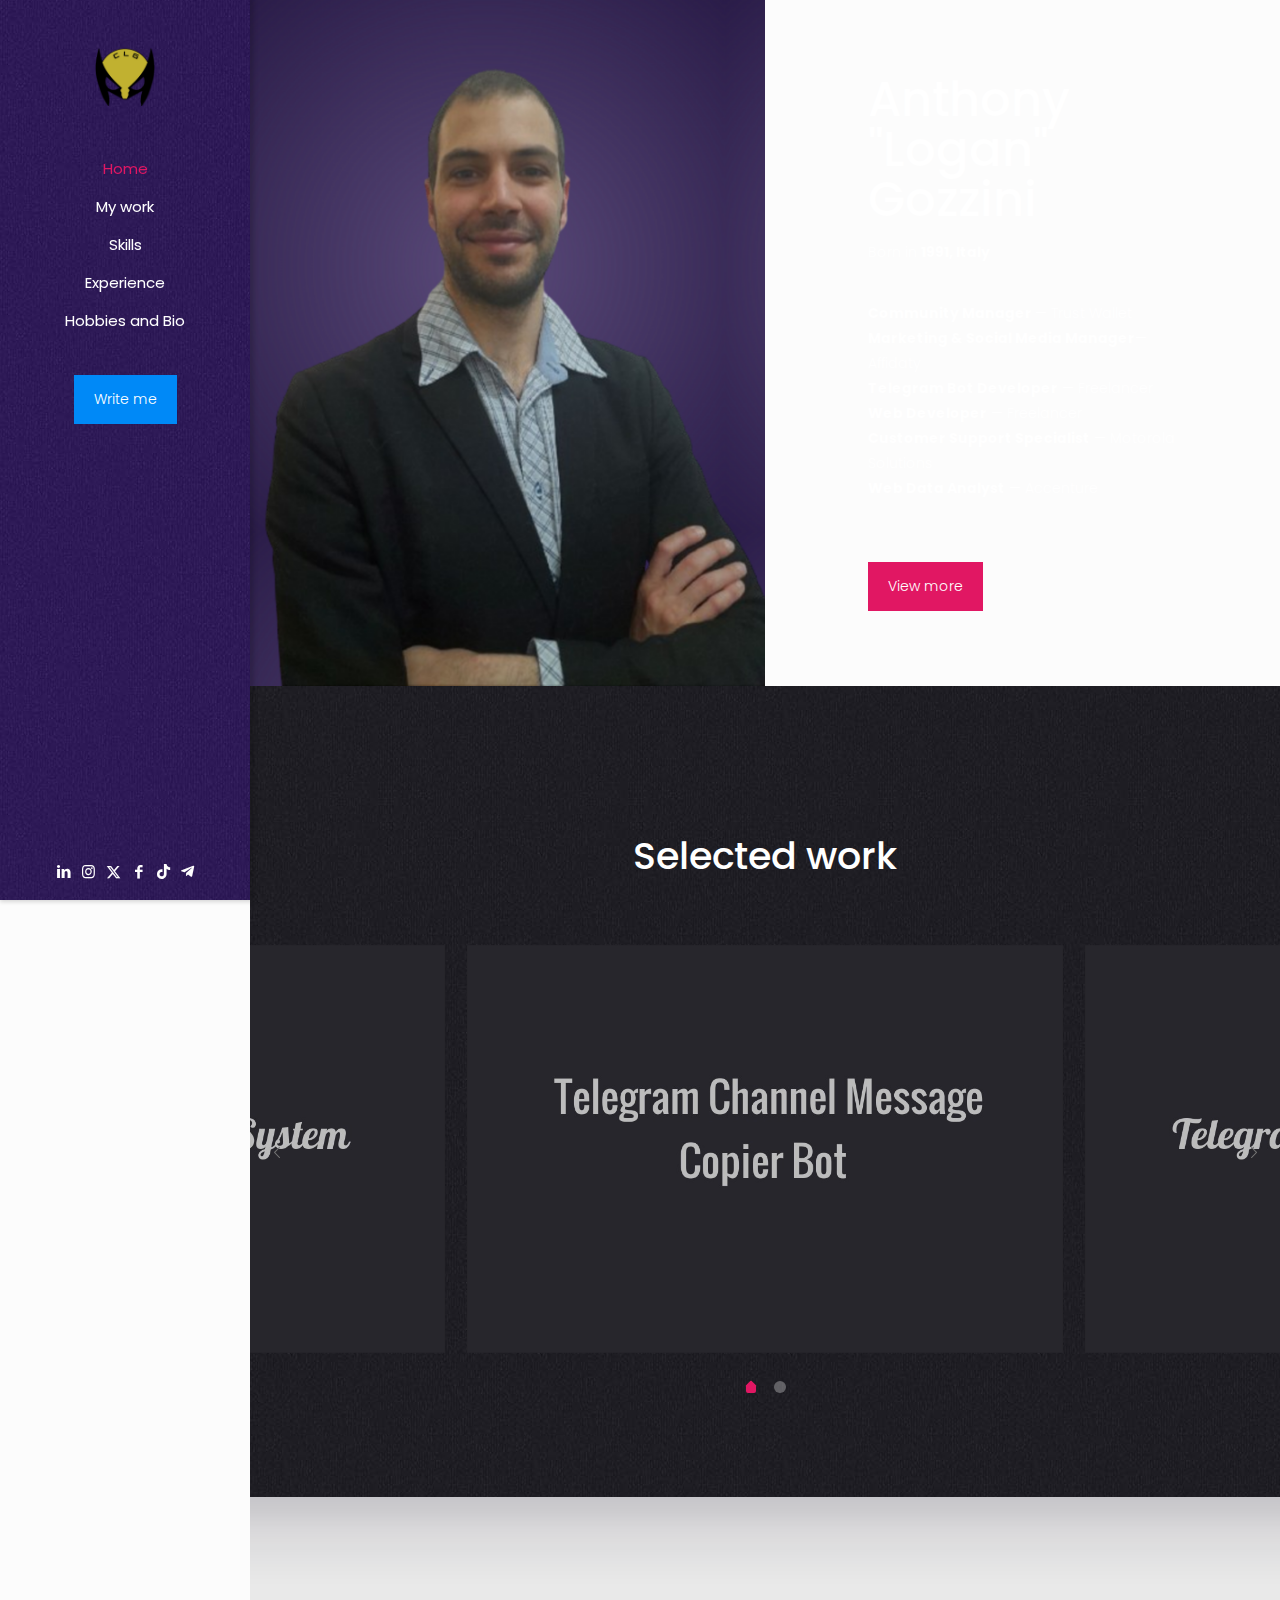
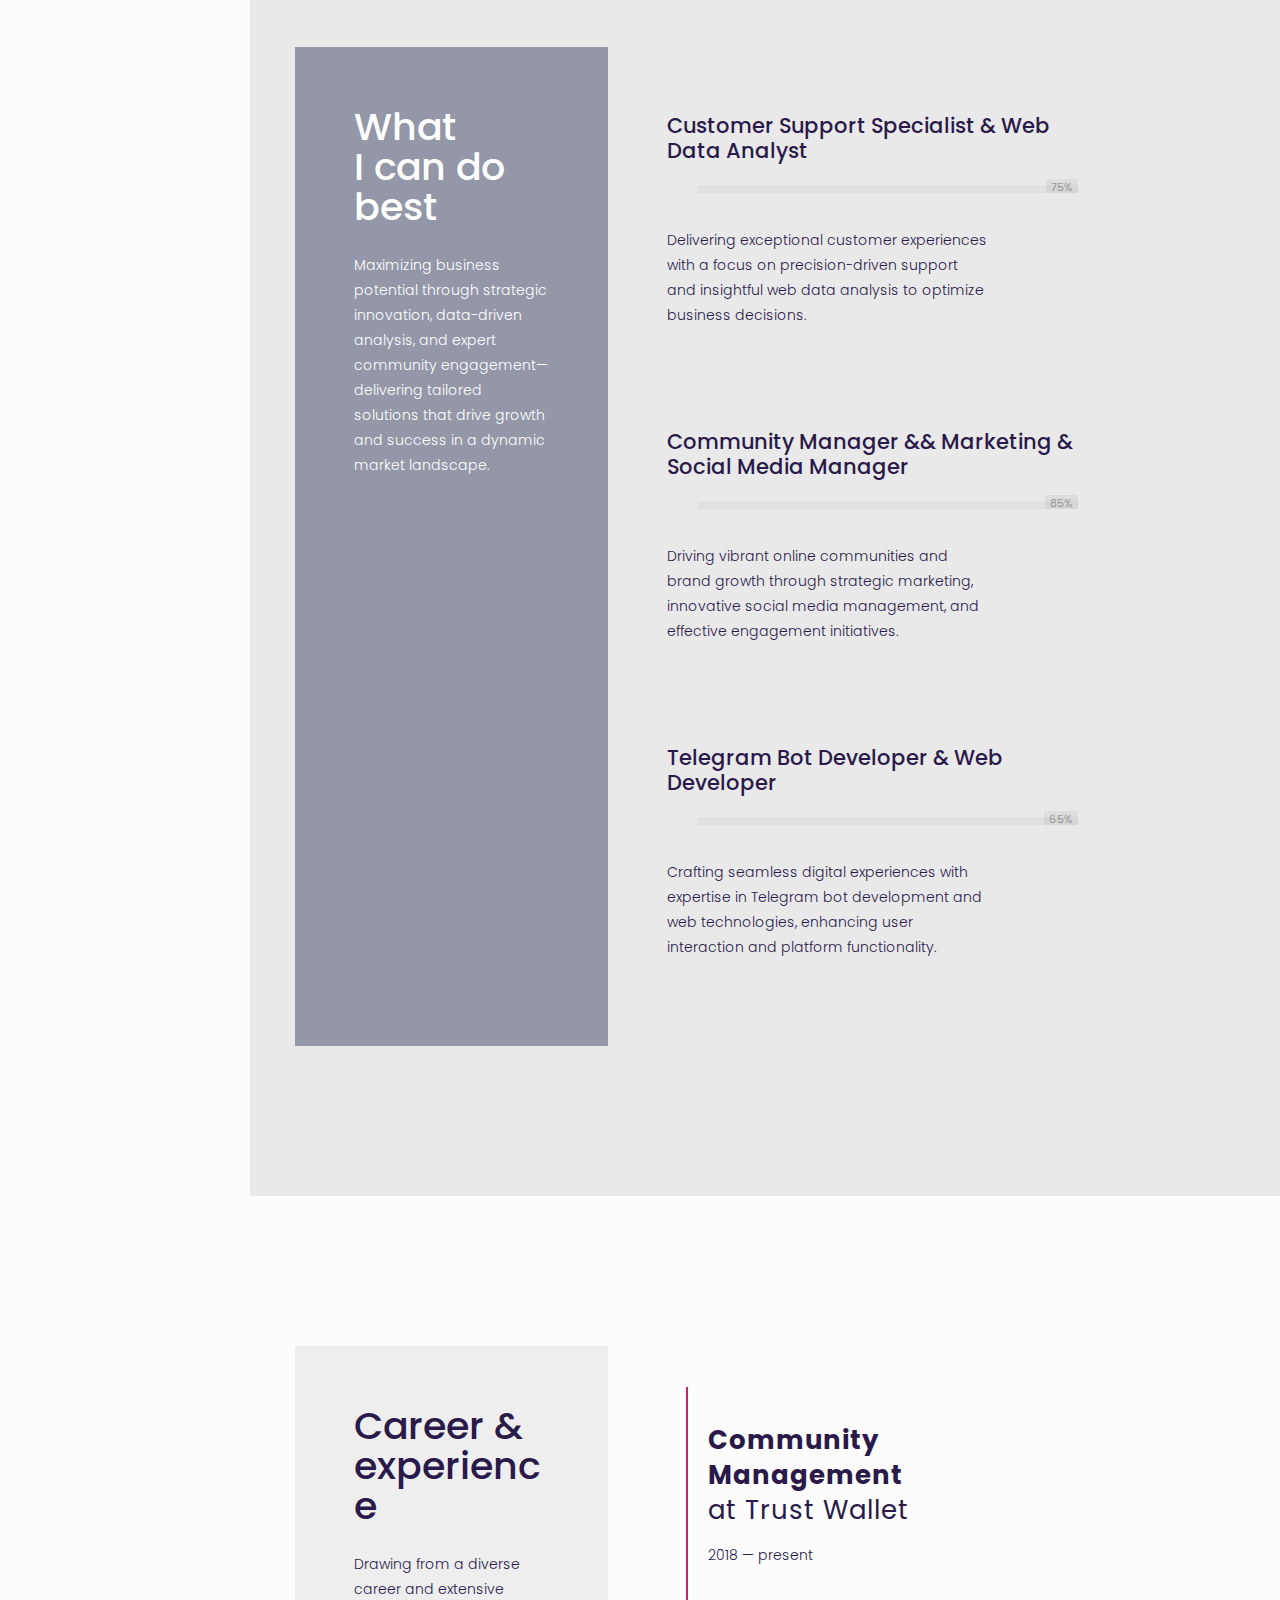
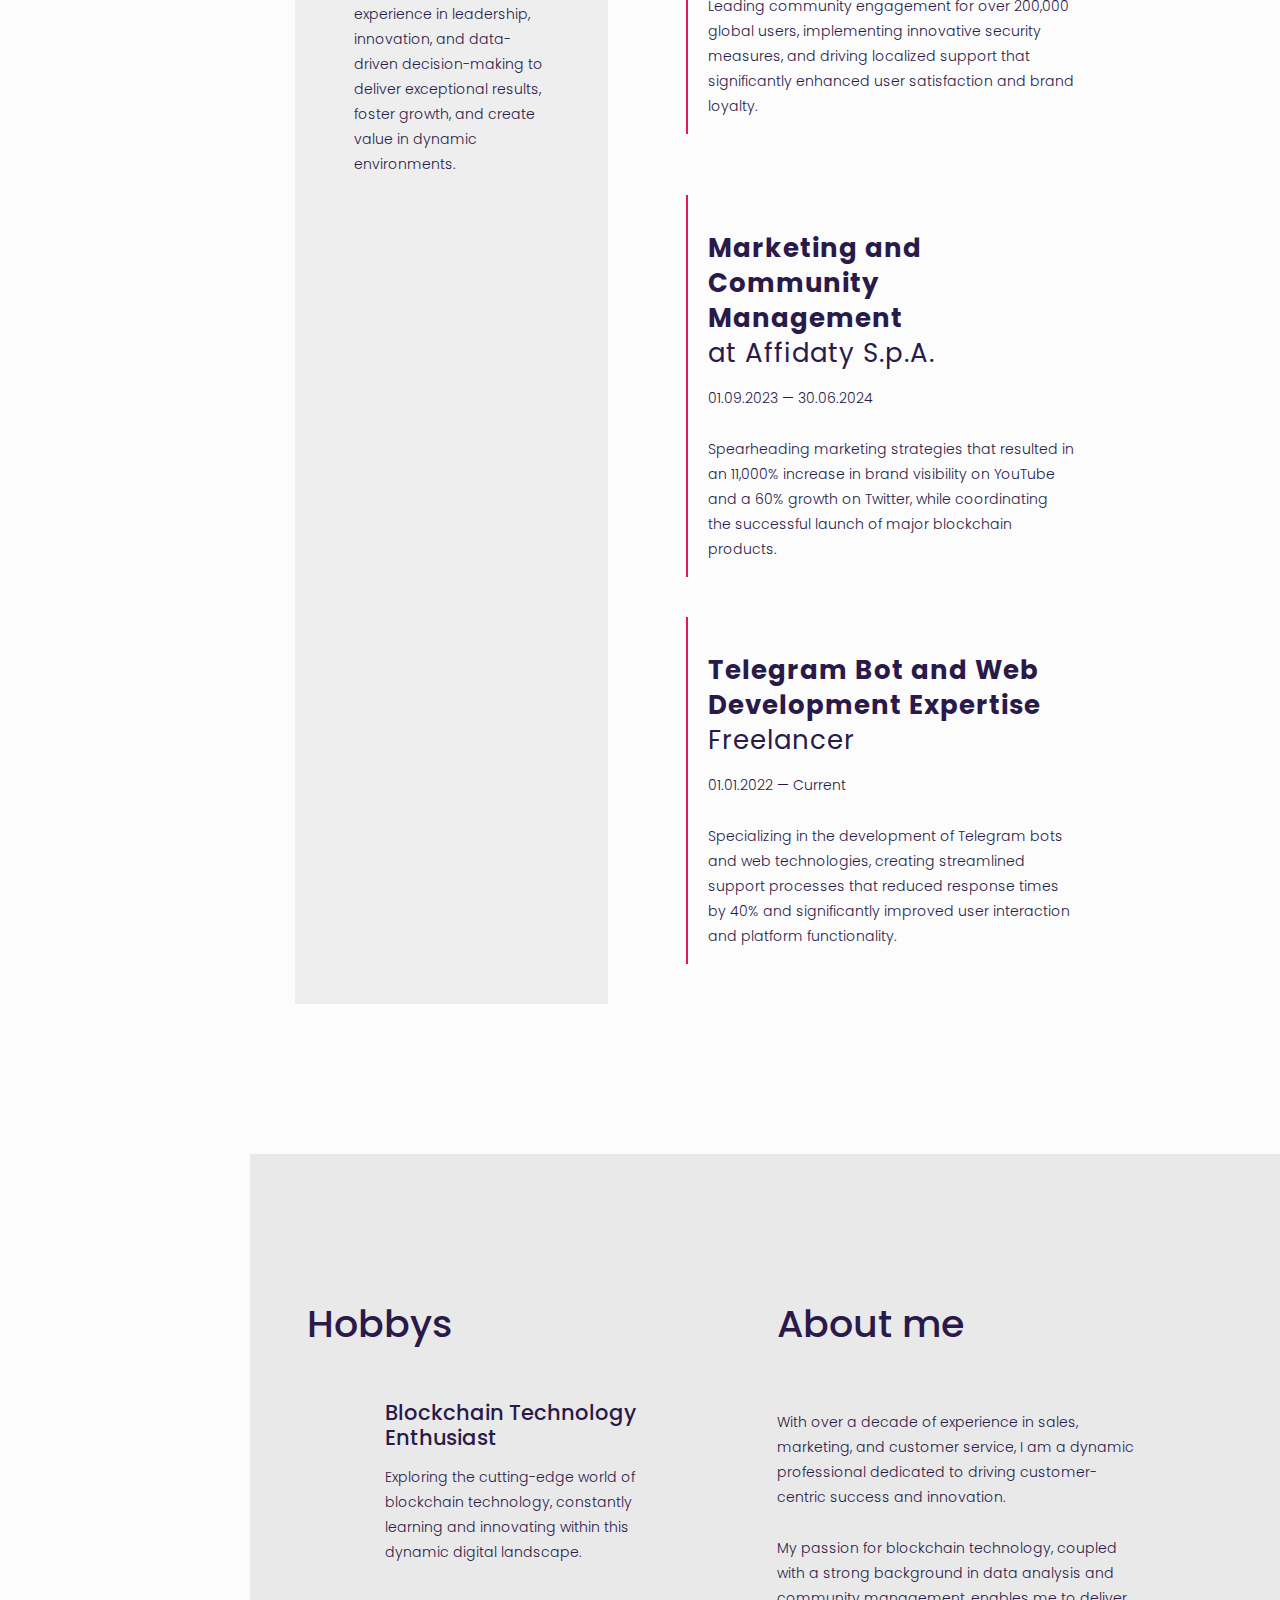
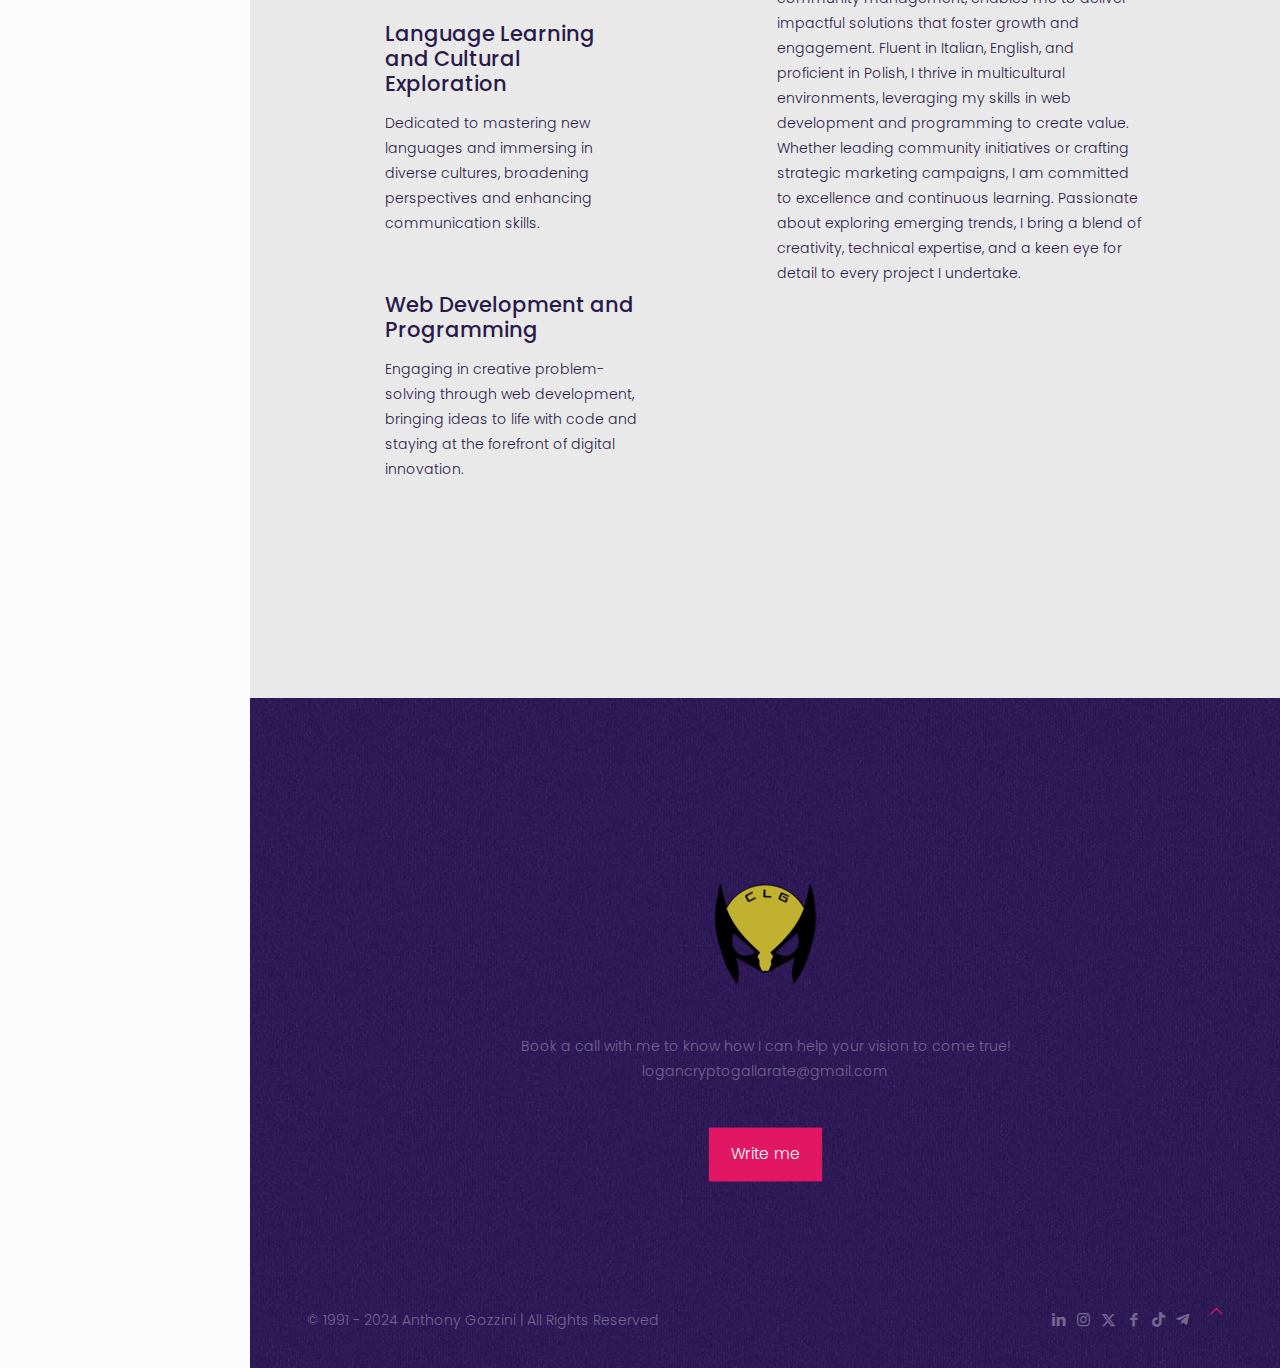
==== commit 9f5a9899: "Initial commit" ====
--- a/index.html
+++ b/index.html
@@ -6,11 +6,21 @@
 <meta charset="UTF-8">
 <title>Anthony Logan Gozzini &#8211; Your Needs, My Mission</title>
 <meta name="robots" content="max-image-preview:large">
+<meta name="keywords" content="&lt;meta name=&quot;keywords&quot; content=&quot;Anthony Gozzini, Marketing Leader, Sales Expert, Blockchain Technology, Community Management, Data Analysis, Web Development, Telegram Bot Developer, Strategic Marketing, Customer Support Specialist&quot;&gt;">
+<meta name="description" content="&lt;meta name=&quot;description&quot; content=&quot;Anthony Gozzini - Dynamic Marketing &amp; Sales Leader and Blockchain Enthusiast with expertise in data analysis, community management, and emerging technologies. Discover my professional journey and key achievements. Your Needs, My Mission&quot;&gt;">
 <link rel="alternate" hreflang="it-IT" href="/">
-<meta name="format-detection" content="telephone=no">
+<!-- Google Tag Manager -->
+<script>(function(w,d,s,l,i){w[l]=w[l]||[];w[l].push({'gtm.start':
+new Date().getTime(),event:'gtm.js'});var f=d.getElementsByTagName(s)[0],
+j=d.createElement(s),dl=l!='dataLayer'?'&l='+l:'';j.async=true;j.src=
+'https://www.googletagmanager.com/gtm.js?id='+i+dl;f.parentNode.insertBefore(j,f);
+})(window,document,'script','dataLayer','GTM-KJTRMC48');</script>
+<!-- End Google Tag Manager --><meta name="format-detection" content="telephone=no">
 <meta name="viewport" content="width=device-width, initial-scale=1, maximum-scale=1">
 <link rel="shortcut icon" href="/wp-content/uploads/2024/08/logo.png#49" type="image/x-icon">
 <link rel="apple-touch-icon" href="/wp-content/uploads/2024/08/logo.png#49">
+<meta name="theme-color" content="#ffffff" media="(prefers-color-scheme: light)">
+<meta name="theme-color" content="#ffffff" media="(prefers-color-scheme: dark)">
 <link rel="dns-prefetch" href="//fonts.googleapis.com">
 <link rel="alternate" type="application/rss+xml" title="Anthony Logan Gozzini &raquo; Feed" href="/feed/">
 <link rel="alternate" type="application/rss+xml" title="Anthony Logan Gozzini &raquo; Feed dei commenti" href="/comments/feed/">
@@ -45,9 +55,9 @@
 <link rel="stylesheet" id="mfn-font-awesome-css" href="/wp-content/themes/betheme/fonts/fontawesome/fontawesome.css?ver=27.5.3" type="text/css" media="all">
 <link rel="stylesheet" id="mfn-jplayer-css" href="/wp-content/themes/betheme/assets/jplayer/css/jplayer.blue.monday.min.css?ver=27.5.3" type="text/css" media="all">
 <link rel="stylesheet" id="mfn-responsive-css" href="/wp-content/themes/betheme/css/responsive.css?ver=27.5.3" type="text/css" media="all">
-<link rel="stylesheet" id="mfn-fonts-css" href="https://fonts.googleapis.com/css?family=Poppins%3A300%2C400%2C500%2C600%2C700%2C1%2C400italic%2C700italic&#038;display=swap&#038;ver=6.6.1" type="text/css" media="all">
+<link rel="stylesheet" id="mfn-fonts-css" href="https://fonts.googleapis.com/css?family=Poppins%3A1%2C300%2C400%2C400italic%2C500%2C600%2C700%2C700italic&#038;display=swap&#038;ver=6.6.1" type="text/css" media="all">
 <style id="mfn-dynamic-inline-css" type="text/css">#Footer{background-image:url(/wp-content/uploads/2018/01/cv-home-header-bg.jpg);background-repeat:repeat;background-position:left top}
-html{background-color:#FCFCFC}#Wrapper,#Content,.mfn-popup .mfn-popup-content,.mfn-off-canvas-sidebar .mfn-off-canvas-content-wrapper,.mfn-cart-holder,.mfn-header-login,#Top_bar .search_wrapper,#Top_bar .top_bar_right .mfn-live-search-box,.column_livesearch .mfn-live-search-wrapper,.column_livesearch .mfn-live-search-box{background-color:#FCFCFC}.layout-boxed.mfn-bebuilder-header.mfn-ui #Wrapper .mfn-only-sample-content{background-color:#FCFCFC}body:not(.template-slider) #Header{min-height:0px}body.header-below:not(.template-slider) #Header{padding-top:0px}#Footer .widgets_wrapper{padding:70px 0}.elementor-page.elementor-default #Content .the_content .section_wrapper{max-width:100%}.elementor-page.elementor-default #Content .section.the_content{width:100%}.elementor-page.elementor-default #Content .section_wrapper .the_content_wrapper{margin-left:0;margin-right:0;width:100%}body,span.date_label,.timeline_items li h3 span,input[type="date"],input[type="text"],input[type="password"],input[type="tel"],input[type="email"],input[type="url"],textarea,select,.offer_li .title h3,.mfn-menu-item-megamenu{font-family:"Poppins",-apple-system,BlinkMacSystemFont,"Segoe UI",Roboto,Oxygen-Sans,Ubuntu,Cantarell,"Helvetica Neue",sans-serif}#menu > ul > li > a,#overlay-menu ul li a{font-family:"Poppins",-apple-system,BlinkMacSystemFont,"Segoe UI",Roboto,Oxygen-Sans,Ubuntu,Cantarell,"Helvetica Neue",sans-serif}#Subheader .title{font-family:"Poppins",-apple-system,BlinkMacSystemFont,"Segoe UI",Roboto,Oxygen-Sans,Ubuntu,Cantarell,"Helvetica Neue",sans-serif}h1,h2,h3,h4,.text-logo #logo{font-family:"Poppins",-apple-system,BlinkMacSystemFont,"Segoe UI",Roboto,Oxygen-Sans,Ubuntu,Cantarell,"Helvetica Neue",sans-serif}h5,h6{font-family:"Poppins",-apple-system,BlinkMacSystemFont,"Segoe UI",Roboto,Oxygen-Sans,Ubuntu,Cantarell,"Helvetica Neue",sans-serif}blockquote{font-family:"Poppins",-apple-system,BlinkMacSystemFont,"Segoe UI",Roboto,Oxygen-Sans,Ubuntu,Cantarell,"Helvetica Neue",sans-serif}.chart_box .chart .num,.counter .desc_wrapper .number-wrapper,.how_it_works .image .number,.pricing-box .plan-header .price,.quick_fact .number-wrapper,.woocommerce .product div.entry-summary .price{font-family:"Poppins",-apple-system,BlinkMacSystemFont,"Segoe UI",Roboto,Oxygen-Sans,Ubuntu,Cantarell,"Helvetica Neue",sans-serif}body,.mfn-menu-item-megamenu{font-size:14px;line-height:25px;font-weight:300;letter-spacing:0px}.big{font-size:16px;line-height:28px;font-weight:400;letter-spacing:0px}#menu > ul > li > a,#overlay-menu ul li a{font-size:15px;font-weight:400;letter-spacing:0px}#overlay-menu ul li a{line-height:22.5px}#Subheader .title{font-size:30px;line-height:35px;font-weight:400;letter-spacing:1px;font-style:italic}h1,.text-logo #logo{font-size:48px;line-height:50px;font-weight:500;letter-spacing:0px}h2{font-size:38px;line-height:40px;font-weight:500;letter-spacing:0px}h3,.woocommerce ul.products li.product h3,.woocommerce #customer_login h2{font-size:26px;line-height:35px;font-weight:400;letter-spacing:1px}h4,.woocommerce .woocommerce-order-details__title,.woocommerce .wc-bacs-bank-details-heading,.woocommerce .woocommerce-customer-details h2{font-size:21px;line-height:25px;font-weight:500;letter-spacing:0px}h5{font-size:15px;line-height:25px;font-weight:700;letter-spacing:0px}h6{font-size:14px;line-height:25px;font-weight:400;letter-spacing:0px}#Intro .intro-title{font-size:70px;line-height:70px;font-weight:400;letter-spacing:0px}@media only screen and (min-width:768px) and (max-width:959px){body,.mfn-menu-item-megamenu{font-size:13px;line-height:21px;font-weight:300;letter-spacing:0px}.big{font-size:14px;line-height:24px;font-weight:400;letter-spacing:0px}#menu > ul > li > a,#overlay-menu ul li a{font-size:13px;font-weight:400;letter-spacing:0px}#overlay-menu ul li a{line-height:19.5px}#Subheader .title{font-size:26px;line-height:30px;font-weight:400;letter-spacing:1px;font-style:italic}h1,.text-logo #logo{font-size:41px;line-height:43px;font-weight:500;letter-spacing:0px}h2{font-size:32px;line-height:34px;font-weight:500;letter-spacing:0px}h3,.woocommerce ul.products li.product h3,.woocommerce #customer_login h2{font-size:22px;line-height:30px;font-weight:400;letter-spacing:1px}h4,.woocommerce .woocommerce-order-details__title,.woocommerce .wc-bacs-bank-details-heading,.woocommerce .woocommerce-customer-details h2{font-size:18px;line-height:21px;font-weight:500;letter-spacing:0px}h5{font-size:13px;line-height:21px;font-weight:700;letter-spacing:0px}h6{font-size:13px;line-height:21px;font-weight:400;letter-spacing:0px}#Intro .intro-title{font-size:60px;line-height:60px;font-weight:400;letter-spacing:0px}blockquote{font-size:15px}.chart_box .chart .num{font-size:45px;line-height:45px}.counter .desc_wrapper .number-wrapper{font-size:45px;line-height:45px}.counter .desc_wrapper .title{font-size:14px;line-height:18px}.faq .question .title{font-size:14px}.fancy_heading .title{font-size:38px;line-height:38px}.offer .offer_li .desc_wrapper .title h3{font-size:32px;line-height:32px}.offer_thumb_ul li.offer_thumb_li .desc_wrapper .title h3{font-size:32px;line-height:32px}.pricing-box .plan-header h2{font-size:27px;line-height:27px}.pricing-box .plan-header .price > span{font-size:40px;line-height:40px}.pricing-box .plan-header .price sup.currency{font-size:18px;line-height:18px}.pricing-box .plan-header .price sup.period{font-size:14px;line-height:14px}.quick_fact .number-wrapper{font-size:80px;line-height:80px}.trailer_box .desc h2{font-size:27px;line-height:27px}.widget > h3{font-size:17px;line-height:20px}}@media only screen and (min-width:480px) and (max-width:767px){body,.mfn-menu-item-megamenu{font-size:13px;line-height:19px;font-weight:300;letter-spacing:0px}.big{font-size:13px;line-height:21px;font-weight:400;letter-spacing:0px}#menu > ul > li > a,#overlay-menu ul li a{font-size:13px;font-weight:400;letter-spacing:0px}#overlay-menu ul li a{line-height:19.5px}#Subheader .title{font-size:23px;line-height:26px;font-weight:400;letter-spacing:1px;font-style:italic}h1,.text-logo #logo{font-size:36px;line-height:38px;font-weight:500;letter-spacing:0px}h2{font-size:29px;line-height:30px;font-weight:500;letter-spacing:0px}h3,.woocommerce ul.products li.product h3,.woocommerce #customer_login h2{font-size:20px;line-height:26px;font-weight:400;letter-spacing:1px}h4,.woocommerce .woocommerce-order-details__title,.woocommerce .wc-bacs-bank-details-heading,.woocommerce .woocommerce-customer-details h2{font-size:16px;line-height:19px;font-weight:500;letter-spacing:0px}h5{font-size:13px;line-height:19px;font-weight:700;letter-spacing:0px}h6{font-size:13px;line-height:19px;font-weight:400;letter-spacing:0px}#Intro .intro-title{font-size:53px;line-height:53px;font-weight:400;letter-spacing:0px}blockquote{font-size:14px}.chart_box .chart .num{font-size:40px;line-height:40px}.counter .desc_wrapper .number-wrapper{font-size:40px;line-height:40px}.counter .desc_wrapper .title{font-size:13px;line-height:16px}.faq .question .title{font-size:13px}.fancy_heading .title{font-size:34px;line-height:34px}.offer .offer_li .desc_wrapper .title h3{font-size:28px;line-height:28px}.offer_thumb_ul li.offer_thumb_li .desc_wrapper .title h3{font-size:28px;line-height:28px}.pricing-box .plan-header h2{font-size:24px;line-height:24px}.pricing-box .plan-header .price > span{font-size:34px;line-height:34px}.pricing-box .plan-header .price sup.currency{font-size:16px;line-height:16px}.pricing-box .plan-header .price sup.period{font-size:13px;line-height:13px}.quick_fact .number-wrapper{font-size:70px;line-height:70px}.trailer_box .desc h2{font-size:24px;line-height:24px}.widget > h3{font-size:16px;line-height:19px}}@media only screen and (max-width:479px){body,.mfn-menu-item-megamenu{font-size:13px;line-height:19px;font-weight:300;letter-spacing:0px}.big{font-size:13px;line-height:19px;font-weight:400;letter-spacing:0px}#menu > ul > li > a,#overlay-menu ul li a{font-size:13px;font-weight:400;letter-spacing:0px}#overlay-menu ul li a{line-height:19.5px}#Subheader .title{font-size:18px;line-height:21px;font-weight:400;letter-spacing:1px;font-style:italic}h1,.text-logo #logo{font-size:29px;line-height:30px;font-weight:500;letter-spacing:0px}h2{font-size:23px;line-height:24px;font-weight:500;letter-spacing:0px}h3,.woocommerce ul.products li.product h3,.woocommerce #customer_login h2{font-size:16px;line-height:21px;font-weight:400;letter-spacing:1px}h4,.woocommerce .woocommerce-order-details__title,.woocommerce .wc-bacs-bank-details-heading,.woocommerce .woocommerce-customer-details h2{font-size:13px;line-height:19px;font-weight:500;letter-spacing:0px}h5{font-size:13px;line-height:19px;font-weight:700;letter-spacing:0px}h6{font-size:13px;line-height:19px;font-weight:400;letter-spacing:0px}#Intro .intro-title{font-size:42px;line-height:42px;font-weight:400;letter-spacing:0px}blockquote{font-size:13px}.chart_box .chart .num{font-size:35px;line-height:35px}.counter .desc_wrapper .number-wrapper{font-size:35px;line-height:35px}.counter .desc_wrapper .title{font-size:13px;line-height:26px}.faq .question .title{font-size:13px}.fancy_heading .title{font-size:30px;line-height:30px}.offer .offer_li .desc_wrapper .title h3{font-size:26px;line-height:26px}.offer_thumb_ul li.offer_thumb_li .desc_wrapper .title h3{font-size:26px;line-height:26px}.pricing-box .plan-header h2{font-size:21px;line-height:21px}.pricing-box .plan-header .price > span{font-size:32px;line-height:32px}.pricing-box .plan-header .price sup.currency{font-size:14px;line-height:14px}.pricing-box .plan-header .price sup.period{font-size:13px;line-height:13px}.quick_fact .number-wrapper{font-size:60px;line-height:60px}.trailer_box .desc h2{font-size:21px;line-height:21px}.widget > h3{font-size:15px;line-height:18px}}.with_aside .sidebar.columns{width:23%}.with_aside .sections_group{width:77%}.aside_both .sidebar.columns{width:18%}.aside_both .sidebar.sidebar-1{margin-left:-82%}.aside_both .sections_group{width:64%;margin-left:18%}@media only screen and (min-width:1240px){#Wrapper,.with_aside .content_wrapper{max-width:1080px}body.layout-boxed.mfn-header-scrolled .mfn-header-tmpl.mfn-sticky-layout-width{max-width:1080px;left:0;right:0;margin-left:auto;margin-right:auto}body.layout-boxed:not(.mfn-header-scrolled) .mfn-header-tmpl.mfn-header-layout-width,body.layout-boxed .mfn-header-tmpl.mfn-header-layout-width:not(.mfn-hasSticky){max-width:1080px;left:0;right:0;margin-left:auto;margin-right:auto}body.layout-boxed.mfn-bebuilder-header.mfn-ui .mfn-only-sample-content{max-width:1080px;margin-left:auto;margin-right:auto}.section_wrapper,.container{max-width:1060px}.layout-boxed.header-boxed #Top_bar.is-sticky{max-width:1080px}}@media only screen and (max-width:767px){#Wrapper{max-width:calc(100% - 67px)}.content_wrapper .section_wrapper,.container,.four.columns .widget-area{max-width:550px !important;padding-left:33px;padding-right:33px}}body{--mfn-button-font-family:inherit;--mfn-button-font-size:14px;--mfn-button-font-weight:300;--mfn-button-font-style:inherit;--mfn-button-letter-spacing:0px;--mfn-button-padding:16px 20px 16px 20px;--mfn-button-border-width:0px;--mfn-button-border-radius:0px;--mfn-button-gap:10px;--mfn-button-transition:0.2s;--mfn-button-color:#747474;--mfn-button-color-hover:#747474;--mfn-button-bg:#f7f7f7;--mfn-button-bg-hover:#eaeaea;--mfn-button-border-color:transparent;--mfn-button-border-color-hover:transparent;--mfn-button-icon-color:#747474;--mfn-button-icon-color-hover:#747474;--mfn-button-box-shadow:unset;--mfn-button-theme-color:#ffffff;--mfn-button-theme-color-hover:#ffffff;--mfn-button-theme-bg:#e11763;--mfn-button-theme-bg-hover:#d40a56;--mfn-button-theme-border-color:transparent;--mfn-button-theme-border-color-hover:transparent;--mfn-button-theme-icon-color:#ffffff;--mfn-button-theme-icon-color-hover:#ffffff;--mfn-button-theme-box-shadow:unset;--mfn-button-shop-color:#ffffff;--mfn-button-shop-color-hover:#ffffff;--mfn-button-shop-bg:#e11763;--mfn-button-shop-bg-hover:#d40a56;--mfn-button-shop-border-color:transparent;--mfn-button-shop-border-color-hover:transparent;--mfn-button-shop-icon-color:#626262;--mfn-button-shop-icon-color-hover:#626262;--mfn-button-shop-box-shadow:unset;--mfn-button-action-color:#FFFFFF;--mfn-button-action-color-hover:#FFFFFF;--mfn-button-action-bg:#0089F7;--mfn-button-action-bg-hover:#007cea;--mfn-button-action-border-color:transparent;--mfn-button-action-border-color-hover:transparent;--mfn-button-action-icon-color:#FFFFFF;--mfn-button-action-icon-color-hover:#FFFFFF;--mfn-button-action-box-shadow:unset}@media only screen and (max-width:959px){body{}}@media only screen and (max-width:768px){body{}}#Top_bar #logo,.header-fixed #Top_bar #logo,.header-plain #Top_bar #logo,.header-transparent #Top_bar #logo{height:60px;line-height:60px;padding:30px 0}.logo-overflow #Top_bar:not(.is-sticky) .logo{height:120px}#Top_bar .menu > li > a{padding:30px 0}.menu-highlight:not(.header-creative) #Top_bar .menu > li > a{margin:35px 0}.header-plain:not(.menu-highlight) #Top_bar .menu > li > a span:not(.description){line-height:120px}.header-fixed #Top_bar .menu > li > a{padding:45px 0}@media only screen and (max-width:767px){.mobile-header-mini #Top_bar #logo{height:50px!important;line-height:50px!important;margin:5px 0}}#Top_bar #logo img.svg{width:100px}.image_frame,.wp-caption{border-width:0px}.alert{border-radius:0px}#Top_bar .top_bar_right .top-bar-right-input input{width:200px}.mfn-live-search-box .mfn-live-search-list{max-height:300px}input[type="date"],input[type="email"],input[type="number"],input[type="password"],input[type="search"],input[type="tel"],input[type="text"],input[type="url"],select,textarea,.woocommerce .quantity input.qty{border-width:0;box-shadow:unset;resize:none}.select2-container--default .select2-selection--single,.select2-dropdown,.select2-container--default.select2-container--open .select2-selection--single{border-width:0}#Side_slide{right:-250px;width:250px}#Side_slide.left{left:-250px}.blog-teaser li .desc-wrapper .desc{background-position-y:-1px}.mfn-free-delivery-info{--mfn-free-delivery-bar:#e11763;--mfn-free-delivery-bg:rgba(0,0,0,0.1);--mfn-free-delivery-achieved:#e11763}@media only screen and ( max-width:767px ){#Subheader{padding:80px 0}}@media only screen and (min-width:1240px){body:not(.header-simple) #Top_bar #menu{display:block!important}.tr-menu #Top_bar #menu{background:none!important}#Top_bar .menu > li > ul.mfn-megamenu > li{float:left}#Top_bar .menu > li > ul.mfn-megamenu > li.mfn-megamenu-cols-1{width:100%}#Top_bar .menu > li > ul.mfn-megamenu > li.mfn-megamenu-cols-2{width:50%}#Top_bar .menu > li > ul.mfn-megamenu > li.mfn-megamenu-cols-3{width:33.33%}#Top_bar .menu > li > ul.mfn-megamenu > li.mfn-megamenu-cols-4{width:25%}#Top_bar .menu > li > ul.mfn-megamenu > li.mfn-megamenu-cols-5{width:20%}#Top_bar .menu > li > ul.mfn-megamenu > li.mfn-megamenu-cols-6{width:16.66%}#Top_bar .menu > li > ul.mfn-megamenu > li > ul{display:block!important;position:inherit;left:auto;top:auto;border-width:0 1px 0 0}#Top_bar .menu > li > ul.mfn-megamenu > li:last-child > ul{border:0}#Top_bar .menu > li > ul.mfn-megamenu > li > ul li{width:auto}#Top_bar .menu > li > ul.mfn-megamenu a.mfn-megamenu-title{text-transform:uppercase;font-weight:400;background:none}#Top_bar .menu > li > ul.mfn-megamenu a .menu-arrow{display:none}.menuo-right #Top_bar .menu > li > ul.mfn-megamenu{left:0;width:98%!important;margin:0 1%;padding:20px 0}.menuo-right #Top_bar .menu > li > ul.mfn-megamenu-bg{box-sizing:border-box}#Top_bar .menu > li > ul.mfn-megamenu-bg{padding:20px 166px 20px 20px;background-repeat:no-repeat;background-position:right bottom}.rtl #Top_bar .menu > li > ul.mfn-megamenu-bg{padding-left:166px;padding-right:20px;background-position:left bottom}#Top_bar .menu > li > ul.mfn-megamenu-bg > li{background:none}#Top_bar .menu > li > ul.mfn-megamenu-bg > li a{border:none}#Top_bar .menu > li > ul.mfn-megamenu-bg > li > ul{background:none!important;-webkit-box-shadow:0 0 0 0;-moz-box-shadow:0 0 0 0;box-shadow:0 0 0 0}.mm-vertical #Top_bar .container{position:relative}.mm-vertical #Top_bar .top_bar_left{position:static}.mm-vertical #Top_bar .menu > li ul{box-shadow:0 0 0 0 transparent!important;background-image:none}.mm-vertical #Top_bar .menu > li > ul.mfn-megamenu{padding:20px 0}.mm-vertical.header-plain #Top_bar .menu > li > ul.mfn-megamenu{width:100%!important;margin:0}.mm-vertical #Top_bar .menu > li > ul.mfn-megamenu > li{display:table-cell;float:none!important;width:10%;padding:0 15px;border-right:1px solid rgba(0,0,0,0.05)}.mm-vertical #Top_bar .menu > li > ul.mfn-megamenu > li:last-child{border-right-width:0}.mm-vertical #Top_bar .menu > li > ul.mfn-megamenu > li.hide-border{border-right-width:0}.mm-vertical #Top_bar .menu > li > ul.mfn-megamenu > li a{border-bottom-width:0;padding:9px 15px;line-height:120%}.mm-vertical #Top_bar .menu > li > ul.mfn-megamenu a.mfn-megamenu-title{font-weight:700}.rtl .mm-vertical #Top_bar .menu > li > ul.mfn-megamenu > li:first-child{border-right-width:0}.rtl .mm-vertical #Top_bar .menu > li > ul.mfn-megamenu > li:last-child{border-right-width:1px}body.header-shop #Top_bar #menu{display:flex!important;background-color:transparent}.header-shop #Top_bar.is-sticky .top_bar_row_second{display:none}.header-plain:not(.menuo-right) #Header .top_bar_left{width:auto!important}.header-stack.header-center #Top_bar #menu{display:inline-block!important}.header-simple #Top_bar #menu{display:none;height:auto;width:300px;bottom:auto;top:100%;right:1px;position:absolute;margin:0}.header-simple #Header a.responsive-menu-toggle{display:block;right:10px}.header-simple #Top_bar #menu > ul{width:100%;float:left}.header-simple #Top_bar #menu ul li{width:100%;padding-bottom:0;border-right:0;position:relative}.header-simple #Top_bar #menu ul li a{padding:0 20px;margin:0;display:block;height:auto;line-height:normal;border:none}.header-simple #Top_bar #menu ul li a:not(.menu-toggle):after{display:none}.header-simple #Top_bar #menu ul li a span{border:none;line-height:44px;display:inline;padding:0}.header-simple #Top_bar #menu ul li.submenu .menu-toggle{display:block;position:absolute;right:0;top:0;width:44px;height:44px;line-height:44px;font-size:30px;font-weight:300;text-align:center;cursor:pointer;color:#444;opacity:0.33;transform:unset}.header-simple #Top_bar #menu ul li.submenu .menu-toggle:after{content:"+";position:static}.header-simple #Top_bar #menu ul li.hover > .menu-toggle:after{content:"-"}.header-simple #Top_bar #menu ul li.hover a{border-bottom:0}.header-simple #Top_bar #menu ul.mfn-megamenu li .menu-toggle{display:none}.header-simple #Top_bar #menu ul li ul{position:relative!important;left:0!important;top:0;padding:0;margin:0!important;width:auto!important;background-image:none}.header-simple #Top_bar #menu ul li ul li{width:100%!important;display:block;padding:0}.header-simple #Top_bar #menu ul li ul li a{padding:0 20px 0 30px}.header-simple #Top_bar #menu ul li ul li a .menu-arrow{display:none}.header-simple #Top_bar #menu ul li ul li a span{padding:0}.header-simple #Top_bar #menu ul li ul li a span:after{display:none!important}.header-simple #Top_bar .menu > li > ul.mfn-megamenu a.mfn-megamenu-title{text-transform:uppercase;font-weight:400}.header-simple #Top_bar .menu > li > ul.mfn-megamenu > li > ul{display:block!important;position:inherit;left:auto;top:auto}.header-simple #Top_bar #menu ul li ul li ul{border-left:0!important;padding:0;top:0}.header-simple #Top_bar #menu ul li ul li ul li a{padding:0 20px 0 40px}.rtl.header-simple #Top_bar #menu{left:1px;right:auto}.rtl.header-simple #Top_bar a.responsive-menu-toggle{left:10px;right:auto}.rtl.header-simple #Top_bar #menu ul li.submenu .menu-toggle{left:0;right:auto}.rtl.header-simple #Top_bar #menu ul li ul{left:auto!important;right:0!important}.rtl.header-simple #Top_bar #menu ul li ul li a{padding:0 30px 0 20px}.rtl.header-simple #Top_bar #menu ul li ul li ul li a{padding:0 40px 0 20px}.menu-highlight #Top_bar .menu > li{margin:0 2px}.menu-highlight:not(.header-creative) #Top_bar .menu > li > a{padding:0;-webkit-border-radius:5px;border-radius:5px}.menu-highlight #Top_bar .menu > li > a:after{display:none}.menu-highlight #Top_bar .menu > li > a span:not(.description){line-height:50px}.menu-highlight #Top_bar .menu > li > a span.description{display:none}.menu-highlight.header-stack #Top_bar .menu > li > a{margin:10px 0!important}.menu-highlight.header-stack #Top_bar .menu > li > a span:not(.description){line-height:40px}.menu-highlight.header-simple #Top_bar #menu ul li,.menu-highlight.header-creative #Top_bar #menu ul li{margin:0}.menu-highlight.header-simple #Top_bar #menu ul li > a,.menu-highlight.header-creative #Top_bar #menu ul li > a{-webkit-border-radius:0;border-radius:0}.menu-highlight:not(.header-fixed):not(.header-simple) #Top_bar.is-sticky .menu > li > a{margin:10px 0!important;padding:5px 0!important}.menu-highlight:not(.header-fixed):not(.header-simple) #Top_bar.is-sticky .menu > li > a span{line-height:30px!important}.header-modern.menu-highlight.menuo-right .menu_wrapper{margin-right:20px}.menu-line-below #Top_bar .menu > li > a:not(.menu-toggle):after{top:auto;bottom:-4px}.menu-line-below #Top_bar.is-sticky .menu > li > a:not(.menu-toggle):after{top:auto;bottom:-4px}.menu-line-below-80 #Top_bar:not(.is-sticky) .menu > li > a:not(.menu-toggle):after{height:4px;left:10%;top:50%;margin-top:20px;width:80%}.menu-line-below-80-1 #Top_bar:not(.is-sticky) .menu > li > a:not(.menu-toggle):after{height:1px;left:10%;top:50%;margin-top:20px;width:80%}.menu-link-color #Top_bar .menu > li > a:not(.menu-toggle):after{display:none!important}.menu-arrow-top #Top_bar .menu > li > a:after{background:none repeat scroll 0 0 rgba(0,0,0,0)!important;border-color:#ccc transparent transparent;border-style:solid;border-width:7px 7px 0;display:block;height:0;left:50%;margin-left:-7px;top:0!important;width:0}.menu-arrow-top #Top_bar.is-sticky .menu > li > a:after{top:0!important}.menu-arrow-bottom #Top_bar .menu > li > a:after{background:none!important;border-color:transparent transparent #ccc;border-style:solid;border-width:0 7px 7px;display:block;height:0;left:50%;margin-left:-7px;top:auto;bottom:0;width:0}.menu-arrow-bottom #Top_bar.is-sticky .menu > li > a:after{top:auto;bottom:0}.menuo-no-borders #Top_bar .menu > li > a span{border-width:0!important}.menuo-no-borders #Header_creative #Top_bar .menu > li > a span{border-bottom-width:0}.menuo-no-borders.header-plain #Top_bar a#header_cart,.menuo-no-borders.header-plain #Top_bar a#search_button,.menuo-no-borders.header-plain #Top_bar .wpml-languages,.menuo-no-borders.header-plain #Top_bar a.action_button{border-width:0}.menuo-right #Top_bar .menu_wrapper{float:right}.menuo-right.header-stack:not(.header-center) #Top_bar .menu_wrapper{margin-right:150px}body.header-creative{padding-left:50px}body.header-creative.header-open{padding-left:250px}body.error404,body.under-construction,body.elementor-maintenance-mode,body.template-blank,body.under-construction.header-rtl.header-creative.header-open{padding-left:0!important;padding-right:0!important}.header-creative.footer-fixed #Footer,.header-creative.footer-sliding #Footer,.header-creative.footer-stick #Footer.is-sticky{box-sizing:border-box;padding-left:50px}.header-open.footer-fixed #Footer,.header-open.footer-sliding #Footer,.header-creative.footer-stick #Footer.is-sticky{padding-left:250px}.header-rtl.header-creative.footer-fixed #Footer,.header-rtl.header-creative.footer-sliding #Footer,.header-rtl.header-creative.footer-stick #Footer.is-sticky{padding-left:0;padding-right:50px}.header-rtl.header-open.footer-fixed #Footer,.header-rtl.header-open.footer-sliding #Footer,.header-rtl.header-creative.footer-stick #Footer.is-sticky{padding-right:250px}#Header_creative{background-color:#fff;position:fixed;width:250px;height:100%;left:-200px;top:0;z-index:9002;-webkit-box-shadow:2px 0 4px 2px rgba(0,0,0,.15);box-shadow:2px 0 4px 2px rgba(0,0,0,.15)}#Header_creative .container{width:100%}#Header_creative .creative-wrapper{opacity:0;margin-right:50px}#Header_creative a.creative-menu-toggle{display:block;width:34px;height:34px;line-height:34px;font-size:22px;text-align:center;position:absolute;top:10px;right:8px;border-radius:3px}.admin-bar #Header_creative a.creative-menu-toggle{top:42px}#Header_creative #Top_bar{position:static;width:100%}#Header_creative #Top_bar .top_bar_left{width:100%!important;float:none}#Header_creative #Top_bar .logo{float:none;text-align:center;margin:15px 0}#Header_creative #Top_bar #menu{background-color:transparent}#Header_creative #Top_bar .menu_wrapper{float:none;margin:0 0 30px}#Header_creative #Top_bar .menu > li{width:100%;float:none;position:relative}#Header_creative #Top_bar .menu > li > a{padding:0;text-align:center}#Header_creative #Top_bar .menu > li > a:after{display:none}#Header_creative #Top_bar .menu > li > a span{border-right:0;border-bottom-width:1px;line-height:38px}#Header_creative #Top_bar .menu li ul{left:100%;right:auto;top:0;box-shadow:2px 2px 2px 0 rgba(0,0,0,0.03);-webkit-box-shadow:2px 2px 2px 0 rgba(0,0,0,0.03)}#Header_creative #Top_bar .menu > li > ul.mfn-megamenu{margin:0;width:700px!important}#Header_creative #Top_bar .menu > li > ul.mfn-megamenu > li > ul{left:0}#Header_creative #Top_bar .menu li ul li a{padding-top:9px;padding-bottom:8px}#Header_creative #Top_bar .menu li ul li ul{top:0}#Header_creative #Top_bar .menu > li > a span.description{display:block;font-size:13px;line-height:28px!important;clear:both}.menuo-arrows #Top_bar .menu > li.submenu > a > span:after{content:unset!important}#Header_creative #Top_bar .top_bar_right{width:100%!important;float:left;height:auto;margin-bottom:35px;text-align:center;padding:0 20px;top:0;-webkit-box-sizing:border-box;-moz-box-sizing:border-box;box-sizing:border-box}#Header_creative #Top_bar .top_bar_right:before{content:none}#Header_creative #Top_bar .top_bar_right .top_bar_right_wrapper{flex-wrap:wrap;justify-content:center}#Header_creative #Top_bar .top_bar_right .top-bar-right-icon,#Header_creative #Top_bar .top_bar_right .wpml-languages,#Header_creative #Top_bar .top_bar_right .top-bar-right-button,#Header_creative #Top_bar .top_bar_right .top-bar-right-input{min-height:30px;margin:5px}#Header_creative #Top_bar .search_wrapper{left:100%;top:auto}#Header_creative #Top_bar .banner_wrapper{display:block;text-align:center}#Header_creative #Top_bar .banner_wrapper img{max-width:100%;height:auto;display:inline-block}#Header_creative #Action_bar{display:none;position:absolute;bottom:0;top:auto;clear:both;padding:0 20px;box-sizing:border-box}#Header_creative #Action_bar .contact_details{width:100%;text-align:center;margin-bottom:20px}#Header_creative #Action_bar .contact_details li{padding:0}#Header_creative #Action_bar .social{float:none;text-align:center;padding:5px 0 15px}#Header_creative #Action_bar .social li{margin-bottom:2px}#Header_creative #Action_bar .social-menu{float:none;text-align:center}#Header_creative #Action_bar .social-menu li{border-color:rgba(0,0,0,.1)}#Header_creative .social li a{color:rgba(0,0,0,.5)}#Header_creative .social li a:hover{color:#000}#Header_creative .creative-social{position:absolute;bottom:10px;right:0;width:50px}#Header_creative .creative-social li{display:block;float:none;width:100%;text-align:center;margin-bottom:5px}.header-creative .fixed-nav.fixed-nav-prev{margin-left:50px}.header-creative.header-open .fixed-nav.fixed-nav-prev{margin-left:250px}.menuo-last #Header_creative #Top_bar .menu li.last ul{top:auto;bottom:0}.header-open #Header_creative{left:0}.header-open #Header_creative .creative-wrapper{opacity:1;margin:0!important}.header-open #Header_creative .creative-menu-toggle,.header-open #Header_creative .creative-social{display:none}.header-open #Header_creative #Action_bar{display:block}body.header-rtl.header-creative{padding-left:0;padding-right:50px}.header-rtl #Header_creative{left:auto;right:-200px}.header-rtl #Header_creative .creative-wrapper{margin-left:50px;margin-right:0}.header-rtl #Header_creative a.creative-menu-toggle{left:8px;right:auto}.header-rtl #Header_creative .creative-social{left:0;right:auto}.header-rtl #Footer #back_to_top.sticky{right:125px}.header-rtl #popup_contact{right:70px}.header-rtl #Header_creative #Top_bar .menu li ul{left:auto;right:100%}.header-rtl #Header_creative #Top_bar .search_wrapper{left:auto;right:100%}.header-rtl .fixed-nav.fixed-nav-prev{margin-left:0!important}.header-rtl .fixed-nav.fixed-nav-next{margin-right:50px}body.header-rtl.header-creative.header-open{padding-left:0;padding-right:250px!important}.header-rtl.header-open #Header_creative{left:auto;right:0}.header-rtl.header-open #Footer #back_to_top.sticky{right:325px}.header-rtl.header-open #popup_contact{right:270px}.header-rtl.header-open .fixed-nav.fixed-nav-next{margin-right:250px}#Header_creative.active{left:-1px}.header-rtl #Header_creative.active{left:auto;right:-1px}#Header_creative.active .creative-wrapper{opacity:1;margin:0}.header-creative .vc_row[data-vc-full-width]{padding-left:50px}.header-creative.header-open .vc_row[data-vc-full-width]{padding-left:250px}.header-open .vc_parallax .vc_parallax-inner{left:auto;width:calc(100% - 250px)}.header-open.header-rtl .vc_parallax .vc_parallax-inner{left:0;right:auto}#Header_creative.scroll{height:100%;overflow-y:auto}#Header_creative.scroll:not(.dropdown) .menu li ul{display:none!important}#Header_creative.scroll #Action_bar{position:static}#Header_creative.dropdown{outline:none}#Header_creative.dropdown #Top_bar .menu_wrapper{float:left;width:100%}#Header_creative.dropdown #Top_bar #menu ul li{position:relative;float:left}#Header_creative.dropdown #Top_bar #menu ul li a:not(.menu-toggle):after{display:none}#Header_creative.dropdown #Top_bar #menu ul li a span{line-height:38px;padding:0}#Header_creative.dropdown #Top_bar #menu ul li.submenu .menu-toggle{display:block;position:absolute;right:0;top:0;width:38px;height:38px;line-height:38px;font-size:26px;font-weight:300;text-align:center;cursor:pointer;color:#444;opacity:0.33;z-index:203}#Header_creative.dropdown #Top_bar #menu ul li.submenu .menu-toggle:after{content:"+";position:static}#Header_creative.dropdown #Top_bar #menu ul li.hover > .menu-toggle:after{content:"-"}#Header_creative.dropdown #Top_bar #menu ul.sub-menu li:not(:last-of-type) a{border-bottom:0}#Header_creative.dropdown #Top_bar #menu ul.mfn-megamenu li .menu-toggle{display:none}#Header_creative.dropdown #Top_bar #menu ul li ul{position:relative!important;left:0!important;top:0;padding:0;margin-left:0!important;width:auto!important;background-image:none}#Header_creative.dropdown #Top_bar #menu ul li ul li{width:100%!important}#Header_creative.dropdown #Top_bar #menu ul li ul li a{padding:0 10px;text-align:center}#Header_creative.dropdown #Top_bar #menu ul li ul li a .menu-arrow{display:none}#Header_creative.dropdown #Top_bar #menu ul li ul li a span{padding:0}#Header_creative.dropdown #Top_bar #menu ul li ul li a span:after{display:none!important}#Header_creative.dropdown #Top_bar .menu > li > ul.mfn-megamenu a.mfn-megamenu-title{text-transform:uppercase;font-weight:400}#Header_creative.dropdown #Top_bar .menu > li > ul.mfn-megamenu > li > ul{display:block!important;position:inherit;left:auto;top:auto}#Header_creative.dropdown #Top_bar #menu ul li ul li ul{border-left:0!important;padding:0;top:0}#Header_creative{transition:left .5s ease-in-out,right .5s ease-in-out}#Header_creative .creative-wrapper{transition:opacity .5s ease-in-out,margin 0s ease-in-out .5s}#Header_creative.active .creative-wrapper{transition:opacity .5s ease-in-out,margin 0s ease-in-out}}@media only screen and (min-width:768px){#Top_bar.is-sticky{position:fixed!important;width:100%;left:0;top:-60px;height:60px;z-index:701;background:#fff;opacity:.97;-webkit-box-shadow:0 2px 5px 0 rgba(0,0,0,0.1);-moz-box-shadow:0 2px 5px 0 rgba(0,0,0,0.1);box-shadow:0 2px 5px 0 rgba(0,0,0,0.1)}.layout-boxed.header-boxed #Top_bar.is-sticky{left:50%;-webkit-transform:translateX(-50%);transform:translateX(-50%)}#Top_bar.is-sticky .top_bar_left,#Top_bar.is-sticky .top_bar_right,#Top_bar.is-sticky .top_bar_right:before{background:none;box-shadow:unset}#Top_bar.is-sticky .logo{width:auto;margin:0 30px 0 20px;padding:0}#Top_bar.is-sticky #logo,#Top_bar.is-sticky .custom-logo-link{padding:5px 0!important;height:50px!important;line-height:50px!important}.logo-no-sticky-padding #Top_bar.is-sticky #logo{height:60px!important;line-height:60px!important}#Top_bar.is-sticky #logo img.logo-main{display:none}#Top_bar.is-sticky #logo img.logo-sticky{display:inline;max-height:35px}.logo-sticky-width-auto #Top_bar.is-sticky #logo img.logo-sticky{width:auto}#Top_bar.is-sticky .menu_wrapper{clear:none}#Top_bar.is-sticky .menu_wrapper .menu > li > a{padding:15px 0}#Top_bar.is-sticky .menu > li > a,#Top_bar.is-sticky .menu > li > a span{line-height:30px}#Top_bar.is-sticky .menu > li > a:after{top:auto;bottom:-4px}#Top_bar.is-sticky .menu > li > a span.description{display:none}#Top_bar.is-sticky .secondary_menu_wrapper,#Top_bar.is-sticky .banner_wrapper{display:none}.header-overlay #Top_bar.is-sticky{display:none}.sticky-dark #Top_bar.is-sticky,.sticky-dark #Top_bar.is-sticky #menu{background:rgba(0,0,0,.8)}.sticky-dark #Top_bar.is-sticky .menu > li:not(.current-menu-item) > a{color:#fff}.sticky-dark #Top_bar.is-sticky .top_bar_right .top-bar-right-icon{color:rgba(255,255,255,.9)}.sticky-dark #Top_bar.is-sticky .top_bar_right .top-bar-right-icon svg .path{stroke:rgba(255,255,255,.9)}.sticky-dark #Top_bar.is-sticky .wpml-languages a.active,.sticky-dark #Top_bar.is-sticky .wpml-languages ul.wpml-lang-dropdown{background:rgba(0,0,0,0.1);border-color:rgba(0,0,0,0.1)}.sticky-white #Top_bar.is-sticky,.sticky-white #Top_bar.is-sticky #menu{background:rgba(255,255,255,.8)}.sticky-white #Top_bar.is-sticky .menu > li:not(.current-menu-item) > a{color:#222}.sticky-white #Top_bar.is-sticky .top_bar_right .top-bar-right-icon{color:rgba(0,0,0,.8)}.sticky-white #Top_bar.is-sticky .top_bar_right .top-bar-right-icon svg .path{stroke:rgba(0,0,0,.8)}.sticky-white #Top_bar.is-sticky .wpml-languages a.active,.sticky-white #Top_bar.is-sticky .wpml-languages ul.wpml-lang-dropdown{background:rgba(255,255,255,0.1);border-color:rgba(0,0,0,0.1)}}@media only screen and (max-width:1239px){#Top_bar #menu{display:none;height:auto;width:300px;bottom:auto;top:100%;right:1px;position:absolute;margin:0}#Top_bar a.responsive-menu-toggle{display:block}#Top_bar #menu > ul{width:100%;float:left}#Top_bar #menu ul li{width:100%;padding-bottom:0;border-right:0;position:relative}#Top_bar #menu ul li a{padding:0 25px;margin:0;display:block;height:auto;line-height:normal;border:none}#Top_bar #menu ul li a:not(.menu-toggle):after{display:none}#Top_bar #menu ul li a span{border:none;line-height:44px;display:inline;padding:0}#Top_bar #menu ul li a span.description{margin:0 0 0 5px}#Top_bar #menu ul li.submenu .menu-toggle{display:block;position:absolute;right:15px;top:0;width:44px;height:44px;line-height:44px;font-size:30px;font-weight:300;text-align:center;cursor:pointer;color:#444;opacity:0.33;transform:unset}#Top_bar #menu ul li.submenu .menu-toggle:after{content:"+";position:static}#Top_bar #menu ul li.hover > .menu-toggle:after{content:"-"}#Top_bar #menu ul li.hover a{border-bottom:0}#Top_bar #menu ul li a span:after{display:none!important}#Top_bar #menu ul.mfn-megamenu li .menu-toggle{display:none}.menuo-arrows.keyboard-support #Top_bar .menu > li.submenu > a:not(.menu-toggle):after,.menuo-arrows:not(.keyboard-support) #Top_bar .menu > li.submenu > a:not(.menu-toggle)::after{display:none !important}#Top_bar #menu ul li ul{position:relative!important;left:0!important;top:0;padding:0;margin-left:0!important;width:auto!important;background-image:none!important;box-shadow:0 0 0 0 transparent!important;-webkit-box-shadow:0 0 0 0 transparent!important}#Top_bar #menu ul li ul li{width:100%!important}#Top_bar #menu ul li ul li a{padding:0 20px 0 35px}#Top_bar #menu ul li ul li a .menu-arrow{display:none}#Top_bar #menu ul li ul li a span{padding:0}#Top_bar #menu ul li ul li a span:after{display:none!important}#Top_bar .menu > li > ul.mfn-megamenu a.mfn-megamenu-title{text-transform:uppercase;font-weight:400}#Top_bar .menu > li > ul.mfn-megamenu > li > ul{display:block!important;position:inherit;left:auto;top:auto}#Top_bar #menu ul li ul li ul{border-left:0!important;padding:0;top:0}#Top_bar #menu ul li ul li ul li a{padding:0 20px 0 45px}#Header #menu > ul > li.current-menu-item > a,#Header #menu > ul > li.current_page_item > a,#Header #menu > ul > li.current-menu-parent > a,#Header #menu > ul > li.current-page-parent > a,#Header #menu > ul > li.current-menu-ancestor > a,#Header #menu > ul > li.current_page_ancestor > a{background:rgba(0,0,0,.02)}.rtl #Top_bar #menu{left:1px;right:auto}.rtl #Top_bar a.responsive-menu-toggle{left:20px;right:auto}.rtl #Top_bar #menu ul li.submenu .menu-toggle{left:15px;right:auto;border-left:none;border-right:1px solid #eee;transform:unset}.rtl #Top_bar #menu ul li ul{left:auto!important;right:0!important}.rtl #Top_bar #menu ul li ul li a{padding:0 30px 0 20px}.rtl #Top_bar #menu ul li ul li ul li a{padding:0 40px 0 20px}.header-stack .menu_wrapper a.responsive-menu-toggle{position:static!important;margin:11px 0!important}.header-stack .menu_wrapper #menu{left:0;right:auto}.rtl.header-stack #Top_bar #menu{left:auto;right:0}.admin-bar #Header_creative{top:32px}.header-creative.layout-boxed{padding-top:85px}.header-creative.layout-full-width #Wrapper{padding-top:60px}#Header_creative{position:fixed;width:100%;left:0!important;top:0;z-index:1001}#Header_creative .creative-wrapper{display:block!important;opacity:1!important}#Header_creative .creative-menu-toggle,#Header_creative .creative-social{display:none!important;opacity:1!important}#Header_creative #Top_bar{position:static;width:100%}#Header_creative #Top_bar .one{display:flex}#Header_creative #Top_bar #logo,#Header_creative #Top_bar .custom-logo-link{height:50px;line-height:50px;padding:5px 0}#Header_creative #Top_bar #logo img.logo-sticky{max-height:40px!important}#Header_creative #logo img.logo-main{display:none}#Header_creative #logo img.logo-sticky{display:inline-block}.logo-no-sticky-padding #Header_creative #Top_bar #logo{height:60px;line-height:60px;padding:0}.logo-no-sticky-padding #Header_creative #Top_bar #logo img.logo-sticky{max-height:60px!important}#Header_creative #Action_bar{display:none}#Header_creative #Top_bar .top_bar_right:before{content:none}#Header_creative.scroll{overflow:visible!important}}body{--mfn-clients-tiles-hover:#e11763;--mfn-icon-box-icon:#e11763;--mfn-sliding-box-bg:#e11763;--mfn-woo-body-color:#291a4a;--mfn-woo-heading-color:#291a4a;--mfn-woo-themecolor:#e11763;--mfn-woo-bg-themecolor:#e11763;--mfn-woo-border-themecolor:#e11763}#Header_wrapper,#Intro{background-color:#000119}#Subheader{background-color:rgba(247,247,247,1)}.header-classic #Action_bar,.header-fixed #Action_bar,.header-plain #Action_bar,.header-split #Action_bar,.header-shop #Action_bar,.header-shop-split #Action_bar,.header-stack #Action_bar{background-color:#292b33}#Sliding-top{background-color:#545454}#Sliding-top a.sliding-top-control{border-right-color:#545454}#Sliding-top.st-center a.sliding-top-control,#Sliding-top.st-left a.sliding-top-control{border-top-color:#545454}#Footer{background-color:#291a4a}.grid .post-item,.masonry:not(.tiles) .post-item,.photo2 .post .post-desc-wrapper{background-color:transparent}.portfolio_group .portfolio-item .desc{background-color:transparent}.woocommerce ul.products li.product,.shop_slider .shop_slider_ul li .item_wrapper .desc{background-color:transparent}body,ul.timeline_items,.icon_box a .desc,.icon_box a:hover .desc,.feature_list ul li a,.list_item a,.list_item a:hover,.widget_recent_entries ul li a,.flat_box a,.flat_box a:hover,.story_box .desc,.content_slider.carousel  ul li a .title,.content_slider.flat.description ul li .desc,.content_slider.flat.description ul li a .desc,.post-nav.minimal a i{color:#291a4a}.post-nav.minimal a svg{fill:#291a4a}.themecolor,.opening_hours .opening_hours_wrapper li span,.fancy_heading_icon .icon_top,.fancy_heading_arrows .icon-right-dir,.fancy_heading_arrows .icon-left-dir,.fancy_heading_line .title,.button-love a.mfn-love,.format-link .post-title .icon-link,.pager-single > span,.pager-single a:hover,.widget_meta ul,.widget_pages ul,.widget_rss ul,.widget_mfn_recent_comments ul li:after,.widget_archive ul,.widget_recent_comments ul li:after,.widget_nav_menu ul,.woocommerce ul.products li.product .price,.shop_slider .shop_slider_ul li .item_wrapper .price,.woocommerce-page ul.products li.product .price,.widget_price_filter .price_label .from,.widget_price_filter .price_label .to,.woocommerce ul.product_list_widget li .quantity .amount,.woocommerce .product div.entry-summary .price,.woocommerce .product .woocommerce-variation-price .price,.woocommerce .star-rating span,#Error_404 .error_pic i,.style-simple #Filters .filters_wrapper ul li a:hover,.style-simple #Filters .filters_wrapper ul li.current-cat a,.style-simple .quick_fact .title,.mfn-cart-holder .mfn-ch-content .mfn-ch-product .woocommerce-Price-amount,.woocommerce .comment-form-rating p.stars a:before,.wishlist .wishlist-row .price,.search-results .search-item .post-product-price,.progress_icons.transparent .progress_icon.themebg{color:#e11763}.mfn-wish-button.loved:not(.link) .path{fill:#e11763;stroke:#e11763}.themebg,#comments .commentlist > li .reply a.comment-reply-link,#Filters .filters_wrapper ul li a:hover,#Filters .filters_wrapper ul li.current-cat a,.fixed-nav .arrow,.offer_thumb .slider_pagination a:before,.offer_thumb .slider_pagination a.selected:after,.pager .pages a:hover,.pager .pages a.active,.pager .pages span.page-numbers.current,.pager-single span:after,.portfolio_group.exposure .portfolio-item .desc-inner .line,.Recent_posts ul li .desc:after,.Recent_posts ul li .photo .c,.slider_pagination a.selected,.slider_pagination .slick-active a,.slider_pagination a.selected:after,.slider_pagination .slick-active a:after,.testimonials_slider .slider_images,.testimonials_slider .slider_images a:after,.testimonials_slider .slider_images:before,#Top_bar .header-cart-count,#Top_bar .header-wishlist-count,.mfn-footer-stickymenu ul li a .header-wishlist-count,.mfn-footer-stickymenu ul li a .header-cart-count,.widget_categories ul,.widget_mfn_menu ul li a:hover,.widget_mfn_menu ul li.current-menu-item:not(.current-menu-ancestor) > a,.widget_mfn_menu ul li.current_page_item:not(.current_page_ancestor) > a,.widget_product_categories ul,.widget_recent_entries ul li:after,.woocommerce-account table.my_account_orders .order-number a,.woocommerce-MyAccount-navigation ul li.is-active a,.style-simple .accordion .question:after,.style-simple .faq .question:after,.style-simple .icon_box .desc_wrapper .title:before,.style-simple #Filters .filters_wrapper ul li a:after,.style-simple .trailer_box:hover .desc,.tp-bullets.simplebullets.round .bullet.selected,.tp-bullets.simplebullets.round .bullet.selected:after,.tparrows.default,.tp-bullets.tp-thumbs .bullet.selected:after{background-color:#e11763}.Latest_news ul li .photo,.Recent_posts.blog_news ul li .photo,.style-simple .opening_hours .opening_hours_wrapper li label,.style-simple .timeline_items li:hover h3,.style-simple .timeline_items li:nth-child(even):hover h3,.style-simple .timeline_items li:hover .desc,.style-simple .timeline_items li:nth-child(even):hover,.style-simple .offer_thumb .slider_pagination a.selected{border-color:#e11763}a{color:#0095eb}a:hover{color:#007cc3}*::-moz-selection{background-color:#0089F7;color:white}*::selection{background-color:#0089F7;color:white}.blockquote p.author span,.counter .desc_wrapper .title,.article_box .desc_wrapper p,.team .desc_wrapper p.subtitle,.pricing-box .plan-header p.subtitle,.pricing-box .plan-header .price sup.period,.chart_box p,.fancy_heading .inside,.fancy_heading_line .slogan,.post-meta,.post-meta a,.post-footer,.post-footer a span.label,.pager .pages a,.button-love a .label,.pager-single a,#comments .commentlist > li .comment-author .says,.fixed-nav .desc .date,.filters_buttons li.label,.Recent_posts ul li a .desc .date,.widget_recent_entries ul li .post-date,.tp_recent_tweets .twitter_time,.widget_price_filter .price_label,.shop-filters .woocommerce-result-count,.woocommerce ul.product_list_widget li .quantity,.widget_shopping_cart ul.product_list_widget li dl,.product_meta .posted_in,.woocommerce .shop_table .product-name .variation > dd,.shipping-calculator-button:after,.shop_slider .shop_slider_ul li .item_wrapper .price del,.woocommerce .product .entry-summary .woocommerce-product-rating .woocommerce-review-link,.woocommerce .product.style-default .entry-summary .product_meta .tagged_as,.woocommerce .tagged_as,.wishlist .sku_wrapper,.woocommerce .column_product_rating .woocommerce-review-link,.woocommerce #reviews #comments ol.commentlist li .comment-text p.meta .woocommerce-review__verified,.woocommerce #reviews #comments ol.commentlist li .comment-text p.meta .woocommerce-review__dash,.woocommerce #reviews #comments ol.commentlist li .comment-text p.meta .woocommerce-review__published-date,.testimonials_slider .testimonials_slider_ul li .author span,.testimonials_slider .testimonials_slider_ul li .author span a,.Latest_news ul li .desc_footer,.share-simple-wrapper .icons a{color:#a8a8a8}h1,h1 a,h1 a:hover,.text-logo #logo{color:#291a4a}h2,h2 a,h2 a:hover{color:#291a4a}h3,h3 a,h3 a:hover{color:#291a4a}h4,h4 a,h4 a:hover,.style-simple .sliding_box .desc_wrapper h4{color:#291a4a}h5,h5 a,h5 a:hover{color:#291a4a}h6,h6 a,h6 a:hover,a.content_link .title{color:#291a4a}.woocommerce #customer_login h2{color:#291a4a} .woocommerce .woocommerce-order-details__title,.woocommerce .wc-bacs-bank-details-heading,.woocommerce .woocommerce-customer-details h2,.woocommerce #respond .comment-reply-title,.woocommerce #reviews #comments ol.commentlist li .comment-text p.meta .woocommerce-review__author{color:#291a4a} .dropcap,.highlight:not(.highlight_image){background-color:#0095eb}a.mfn-link{color:#656B6F}a.mfn-link-2 span,a:hover.mfn-link-2 span:before,a.hover.mfn-link-2 span:before,a.mfn-link-5 span,a.mfn-link-8:after,a.mfn-link-8:before{background:#0095eb}a:hover.mfn-link{color:#0095eb}a.mfn-link-2 span:before,a:hover.mfn-link-4:before,a:hover.mfn-link-4:after,a.hover.mfn-link-4:before,a.hover.mfn-link-4:after,a.mfn-link-5:before,a.mfn-link-7:after,a.mfn-link-7:before{background:#007cc3}a.mfn-link-6:before{border-bottom-color:#007cc3}a.mfn-link svg .path{stroke:#0095eb}.column_column ul,.column_column ol,.the_content_wrapper:not(.is-elementor) ul,.the_content_wrapper:not(.is-elementor) ol{color:#737E86}hr.hr_color,.hr_color hr,.hr_dots span{color:#0095eb;background:#0095eb}.hr_zigzag i{color:#0095eb}.highlight-left:after,.highlight-right:after{background:#0095eb}@media only screen and (max-width:767px){.highlight-left .wrap:first-child,.highlight-right .wrap:last-child{background:#0095eb}}#Header .top_bar_left,.header-classic #Top_bar,.header-plain #Top_bar,.header-stack #Top_bar,.header-split #Top_bar,.header-shop #Top_bar,.header-shop-split #Top_bar,.header-fixed #Top_bar,.header-below #Top_bar,#Header_creative,#Top_bar #menu,.sticky-tb-color #Top_bar.is-sticky{background-color:#291a4a}#Top_bar .wpml-languages a.active,#Top_bar .wpml-languages ul.wpml-lang-dropdown{background-color:#291a4a}#Top_bar .top_bar_right:before{background-color:#e3e3e3}#Header .top_bar_right{background-color:#f5f5f5}#Top_bar .top_bar_right .top-bar-right-icon,#Top_bar .top_bar_right .top-bar-right-icon svg .path{color:#333333;stroke:#333333}#Top_bar .menu > li > a,#Top_bar #menu ul li.submenu .menu-toggle{color:#ffffff}#Top_bar .menu > li.current-menu-item > a,#Top_bar .menu > li.current_page_item > a,#Top_bar .menu > li.current-menu-parent > a,#Top_bar .menu > li.current-page-parent > a,#Top_bar .menu > li.current-menu-ancestor > a,#Top_bar .menu > li.current-page-ancestor > a,#Top_bar .menu > li.current_page_ancestor > a,#Top_bar .menu > li.hover > a{color:#e11763}#Top_bar .menu > li a:not(.menu-toggle):after{background:#e11763}.menuo-arrows #Top_bar .menu > li.submenu > a > span:not(.description)::after{border-top-color:#ffffff}#Top_bar .menu > li.current-menu-item.submenu > a > span:not(.description)::after,#Top_bar .menu > li.current_page_item.submenu > a > span:not(.description)::after,#Top_bar .menu > li.current-menu-parent.submenu > a > span:not(.description)::after,#Top_bar .menu > li.current-page-parent.submenu > a > span:not(.description)::after,#Top_bar .menu > li.current-menu-ancestor.submenu > a > span:not(.description)::after,#Top_bar .menu > li.current-page-ancestor.submenu > a > span:not(.description)::after,#Top_bar .menu > li.current_page_ancestor.submenu > a > span:not(.description)::after,#Top_bar .menu > li.hover.submenu > a > span:not(.description)::after{border-top-color:#e11763}.menu-highlight #Top_bar #menu > ul > li.current-menu-item > a,.menu-highlight #Top_bar #menu > ul > li.current_page_item > a,.menu-highlight #Top_bar #menu > ul > li.current-menu-parent > a,.menu-highlight #Top_bar #menu > ul > li.current-page-parent > a,.menu-highlight #Top_bar #menu > ul > li.current-menu-ancestor > a,.menu-highlight #Top_bar #menu > ul > li.current-page-ancestor > a,.menu-highlight #Top_bar #menu > ul > li.current_page_ancestor > a,.menu-highlight #Top_bar #menu > ul > li.hover > a{background:#F2F2F2}.menu-arrow-bottom #Top_bar .menu > li > a:after{border-bottom-color:#e11763}.menu-arrow-top #Top_bar .menu > li > a:after{border-top-color:#e11763}.header-plain #Top_bar .menu > li.current-menu-item > a,.header-plain #Top_bar .menu > li.current_page_item > a,.header-plain #Top_bar .menu > li.current-menu-parent > a,.header-plain #Top_bar .menu > li.current-page-parent > a,.header-plain #Top_bar .menu > li.current-menu-ancestor > a,.header-plain #Top_bar .menu > li.current-page-ancestor > a,.header-plain #Top_bar .menu > li.current_page_ancestor > a,.header-plain #Top_bar .menu > li.hover > a,.header-plain #Top_bar .wpml-languages:hover,.header-plain #Top_bar .wpml-languages ul.wpml-lang-dropdown{background:#F2F2F2;color:#e11763}.header-plain #Top_bar .top_bar_right .top-bar-right-icon:hover{background:#F2F2F2}.header-plain #Top_bar,.header-plain #Top_bar .menu > li > a span:not(.description),.header-plain #Top_bar .top_bar_right .top-bar-right-icon,.header-plain #Top_bar .top_bar_right .top-bar-right-button,.header-plain #Top_bar .top_bar_right .top-bar-right-input,.header-plain #Top_bar .wpml-languages{border-color:#F2F2F2}#Top_bar .menu > li ul{background-color:#F2F2F2}#Top_bar .menu > li ul li a{color:#5f5f5f}#Top_bar .menu > li ul li a:hover,#Top_bar .menu > li ul li.hover > a{color:#2e2e2e}.overlay-menu-toggle{color:#ffffff !important;background:transparent}#Overlay{background:rgba(0,149,235,0.95)}#overlay-menu ul li a,.header-overlay .overlay-menu-toggle.focus{color:#FFFFFF}#overlay-menu ul li.current-menu-item > a,#overlay-menu ul li.current_page_item > a,#overlay-menu ul li.current-menu-parent > a,#overlay-menu ul li.current-page-parent > a,#overlay-menu ul li.current-menu-ancestor > a,#overlay-menu ul li.current-page-ancestor > a,#overlay-menu ul li.current_page_ancestor > a{color:#B1DCFB}#Top_bar .responsive-menu-toggle,#Header_creative .creative-menu-toggle,#Header_creative .responsive-menu-toggle{color:#ffffff;background:transparent}.mfn-footer-stickymenu{background-color:#291a4a}.mfn-footer-stickymenu ul li a,.mfn-footer-stickymenu ul li a .path{color:#333333;stroke:#333333}#Side_slide{background-color:#191919;border-color:#191919}#Side_slide,#Side_slide #menu ul li.submenu .menu-toggle,#Side_slide .search-wrapper input.field,#Side_slide a:not(.action_button){color:#A6A6A6}#Side_slide .extras .extras-wrapper a svg .path{stroke:#A6A6A6}#Side_slide #menu ul li.hover > .menu-toggle,#Side_slide a.active,#Side_slide a:not(.action_button):hover{color:#FFFFFF}#Side_slide .extras .extras-wrapper a:hover svg .path{stroke:#FFFFFF}#Side_slide #menu ul li.current-menu-item > a,#Side_slide #menu ul li.current_page_item > a,#Side_slide #menu ul li.current-menu-parent > a,#Side_slide #menu ul li.current-page-parent > a,#Side_slide #menu ul li.current-menu-ancestor > a,#Side_slide #menu ul li.current-page-ancestor > a,#Side_slide #menu ul li.current_page_ancestor > a,#Side_slide #menu ul li.hover > a,#Side_slide #menu ul li:hover > a{color:#FFFFFF}#Action_bar .contact_details{color:#bbbbbb}#Action_bar .contact_details a{color:#0095eb}#Action_bar .contact_details a:hover{color:#007cc3}#Action_bar .social li a,#Header_creative .social li a,#Action_bar:not(.creative) .social-menu a{color:#ffffff}#Action_bar .social li a:hover,#Header_creative .social li a:hover,#Action_bar:not(.creative) .social-menu a:hover{color:#e11763}#Subheader .title{color:#444444}#Subheader ul.breadcrumbs li,#Subheader ul.breadcrumbs li a{color:rgba(68,68,68,0.6)}.mfn-footer,.mfn-footer .widget_recent_entries ul li a{color:#746792}.mfn-footer a:not(.button,.icon_bar,.mfn-btn,.mfn-option-btn){color:#e11763}.mfn-footer a:not(.button,.icon_bar,.mfn-btn,.mfn-option-btn):hover{color:#e11763}.mfn-footer h1,.mfn-footer h1 a,.mfn-footer h1 a:hover,.mfn-footer h2,.mfn-footer h2 a,.mfn-footer h2 a:hover,.mfn-footer h3,.mfn-footer h3 a,.mfn-footer h3 a:hover,.mfn-footer h4,.mfn-footer h4 a,.mfn-footer h4 a:hover,.mfn-footer h5,.mfn-footer h5 a,.mfn-footer h5 a:hover,.mfn-footer h6,.mfn-footer h6 a,.mfn-footer h6 a:hover{color:#ffffff}.mfn-footer .themecolor,.mfn-footer .widget_meta ul,.mfn-footer .widget_pages ul,.mfn-footer .widget_rss ul,.mfn-footer .widget_mfn_recent_comments ul li:after,.mfn-footer .widget_archive ul,.mfn-footer .widget_recent_comments ul li:after,.mfn-footer .widget_nav_menu ul,.mfn-footer .widget_price_filter .price_label .from,.mfn-footer .widget_price_filter .price_label .to,.mfn-footer .star-rating span{color:#e11763}.mfn-footer .themebg,.mfn-footer .widget_categories ul,.mfn-footer .Recent_posts ul li .desc:after,.mfn-footer .Recent_posts ul li .photo .c,.mfn-footer .widget_recent_entries ul li:after,.mfn-footer .widget_mfn_menu ul li a:hover,.mfn-footer .widget_product_categories ul{background-color:#e11763}.mfn-footer .Recent_posts ul li a .desc .date,.mfn-footer .widget_recent_entries ul li .post-date,.mfn-footer .tp_recent_tweets .twitter_time,.mfn-footer .widget_price_filter .price_label,.mfn-footer .shop-filters .woocommerce-result-count,.mfn-footer ul.product_list_widget li .quantity,.mfn-footer .widget_shopping_cart ul.product_list_widget li dl{color:#746792}.mfn-footer .footer_copy .social li a,.mfn-footer .footer_copy .social-menu a{color:#746792}.mfn-footer .footer_copy .social li a:hover,.mfn-footer .footer_copy .social-menu a:hover{color:#e11763}.mfn-footer .footer_copy{border-top-color:rgba(255,255,255,.1)}#Sliding-top,#Sliding-top .widget_recent_entries ul li a{color:#cccccc}#Sliding-top a{color:#0095eb}#Sliding-top a:hover{color:#007cc3}#Sliding-top h1,#Sliding-top h1 a,#Sliding-top h1 a:hover,#Sliding-top h2,#Sliding-top h2 a,#Sliding-top h2 a:hover,#Sliding-top h3,#Sliding-top h3 a,#Sliding-top h3 a:hover,#Sliding-top h4,#Sliding-top h4 a,#Sliding-top h4 a:hover,#Sliding-top h5,#Sliding-top h5 a,#Sliding-top h5 a:hover,#Sliding-top h6,#Sliding-top h6 a,#Sliding-top h6 a:hover{color:#ffffff}#Sliding-top .themecolor,#Sliding-top .widget_meta ul,#Sliding-top .widget_pages ul,#Sliding-top .widget_rss ul,#Sliding-top .widget_mfn_recent_comments ul li:after,#Sliding-top .widget_archive ul,#Sliding-top .widget_recent_comments ul li:after,#Sliding-top .widget_nav_menu ul,#Sliding-top .widget_price_filter .price_label .from,#Sliding-top .widget_price_filter .price_label .to,#Sliding-top .star-rating span{color:#0095eb}#Sliding-top .themebg,#Sliding-top .widget_categories ul,#Sliding-top .Recent_posts ul li .desc:after,#Sliding-top .Recent_posts ul li .photo .c,#Sliding-top .widget_recent_entries ul li:after,#Sliding-top .widget_mfn_menu ul li a:hover,#Sliding-top .widget_product_categories ul{background-color:#0095eb}#Sliding-top .Recent_posts ul li a .desc .date,#Sliding-top .widget_recent_entries ul li .post-date,#Sliding-top .tp_recent_tweets .twitter_time,#Sliding-top .widget_price_filter .price_label,#Sliding-top .shop-filters .woocommerce-result-count,#Sliding-top ul.product_list_widget li .quantity,#Sliding-top .widget_shopping_cart ul.product_list_widget li dl{color:#a8a8a8}blockquote,blockquote a,blockquote a:hover{color:#e11763}.portfolio_group.masonry-hover .portfolio-item .masonry-hover-wrapper .hover-desc,.masonry.tiles .post-item .post-desc-wrapper .post-desc .post-title:after,.masonry.tiles .post-item.no-img,.masonry.tiles .post-item.format-quote,.blog-teaser li .desc-wrapper .desc .post-title:after,.blog-teaser li.no-img,.blog-teaser li.format-quote{background:#0095eb}.image_frame .image_wrapper .image_links a{background:#0095eb;color:#ffffff;border-color:transparent}.image_frame .image_wrapper .image_links a.loading:after{border-color:#ffffff}.image_frame .image_wrapper .image_links a .path{stroke:#ffffff}.image_frame .image_wrapper .image_links a.mfn-wish-button.loved .path{fill:#ffffff;stroke:#ffffff}.image_frame .image_wrapper .image_links a.mfn-wish-button.loved:hover .path{fill:#ffffff;stroke:#ffffff}.image_frame .image_wrapper .image_links a:hover{background:#0095eb;color:#ffffff;border-color:transparent}.image_frame .image_wrapper .image_links a:hover .path{stroke:#ffffff}.image_frame{border-color:#f8f8f8}.image_frame .image_wrapper .mask::after{background:rgba(0,0,0,.15)}.counter .icon_wrapper i{color:#e11763}.quick_fact .number-wrapper .number{color:#e11763}.progress_bars .bars_list li .bar .progress{background-color:#e11763}a:hover.icon_bar{color:#e11763 !important}a.content_link,a:hover.content_link{color:#e11763}a.content_link:before{border-bottom-color:#e11763}a.content_link:after{border-color:#e11763}.mcb-item-contact_box-inner,.mcb-item-info_box-inner,.column_column .get_in_touch,.google-map-contact-wrapper{background-color:#e11763}.google-map-contact-wrapper .get_in_touch:after{border-top-color:#e11763}.timeline_items li h3:before,.timeline_items:after,.timeline .post-item:before{border-color:#e11763}.how_it_works .image_wrapper .number{background:#e11763}.trailer_box .desc .subtitle,.trailer_box.plain .desc .line{background-color:#e11763}.trailer_box.plain .desc .subtitle{color:#e11763}.icon_box .icon_wrapper,.icon_box a .icon_wrapper,.style-simple .icon_box:hover .icon_wrapper{color:#e11763}.icon_box:hover .icon_wrapper:before,.icon_box a:hover .icon_wrapper:before{background-color:#e11763}.list_item.lists_1 .list_left{background-color:#e11763}.list_item .list_left{color:#e11763}.feature_list ul li .icon i{color:#e11763}.feature_list ul li:hover,.feature_list ul li:hover a{background:#e11763}.ui-tabs .ui-tabs-nav li a,.accordion .question > .title,.faq .question > .title,table th,.fake-tabs > ul li a{color:#444444}.ui-tabs .ui-tabs-nav li.ui-state-active a,.accordion .question.active > .title > .acc-icon-plus,.accordion .question.active > .title > .acc-icon-minus,.accordion .question.active > .title,.faq .question.active > .title > .acc-icon-plus,.faq .question.active > .title,.fake-tabs > ul li.active a{color:#e11763}.ui-tabs .ui-tabs-nav li.ui-state-active a:after,.fake-tabs > ul li a:after,.fake-tabs > ul li a .number{background:#e11763}body.table-hover:not(.woocommerce-page) table tr:hover td{background:#e11763}.pricing-box .plan-header .price sup.currency,.pricing-box .plan-header .price > span{color:#e11763}.pricing-box .plan-inside ul li .yes{background:#e11763}.pricing-box-box.pricing-box-featured{background:#e11763}.alert_warning{background:#fef8ea}.alert_warning,.alert_warning a,.alert_warning a:hover,.alert_warning a.close .icon{color:#8a5b20}.alert_warning .path{stroke:#8a5b20}.alert_error{background:#fae9e8}.alert_error,.alert_error a,.alert_error a:hover,.alert_error a.close .icon{color:#962317}.alert_error .path{stroke:#962317}.alert_info{background:#efefef}.alert_info,.alert_info a,.alert_info a:hover,.alert_info a.close .icon{color:#57575b}.alert_info .path{stroke:#57575b}.alert_success{background:#eaf8ef}.alert_success,.alert_success a,.alert_success a:hover,.alert_success a.close .icon{color:#3a8b5b}.alert_success .path{stroke:#3a8b5b}input[type="date"],input[type="email"],input[type="number"],input[type="password"],input[type="search"],input[type="tel"],input[type="text"],input[type="url"],select,textarea,.woocommerce .quantity input.qty,.wp-block-search input[type="search"],.dark input[type="email"],.dark input[type="password"],.dark input[type="tel"],.dark input[type="text"],.dark select,.dark textarea{color:#626262;background-color:rgba(255,255,255,1);border-color:#EBEBEB}.wc-block-price-filter__controls input{border-color:#EBEBEB !important}::-webkit-input-placeholder{color:#929292}::-moz-placeholder{color:#929292}:-ms-input-placeholder{color:#929292}input[type="date"]:focus,input[type="email"]:focus,input[type="number"]:focus,input[type="password"]:focus,input[type="search"]:focus,input[type="tel"]:focus,input[type="text"]:focus,input[type="url"]:focus,select:focus,textarea:focus{color:#251942;background-color:rgba(255,255,255,1);border-color:#d5e5ee}.wc-block-price-filter__controls input:focus{border-color:#d5e5ee !important} select:focus{background-color:#ffffff!important}:focus::-webkit-input-placeholder{color:#929292}:focus::-moz-placeholder{color:#929292}.select2-container--default .select2-selection--single{background-color:rgba(255,255,255,1);border-color:#EBEBEB}.select2-dropdown{background-color:#FFFFFF;border-color:#EBEBEB}.select2-container--default .select2-selection--single .select2-selection__rendered{color:#626262}.select2-container--default.select2-container--open .select2-selection--single{border-color:#EBEBEB}.select2-container--default .select2-search--dropdown .select2-search__field{color:#626262;background-color:rgba(255,255,255,1);border-color:#EBEBEB}.select2-container--default .select2-search--dropdown .select2-search__field:focus{color:#251942;background-color:rgba(255,255,255,1) !important;border-color:#d5e5ee} .select2-container--default .select2-results__option[data-selected="true"],.select2-container--default .select2-results__option--highlighted[data-selected]{background-color:#e11763;color:white} .woocommerce span.onsale,.shop_slider .shop_slider_ul li .item_wrapper span.onsale{background-color:#e11763}.woocommerce .widget_price_filter .ui-slider .ui-slider-handle{border-color:#e11763 !important}.woocommerce div.product div.images .woocommerce-product-gallery__wrapper .zoomImg{background-color:#FCFCFC}.mfn-wish-button .path{stroke:rgba(0,0,0,.15)}.mfn-wish-button:hover .path{stroke:rgba(0,0,0,.3)}.mfn-wish-button.loved:not(.link) .path{stroke:rgba(0,0,0,.3);fill:rgba(0,0,0,.3)}.woocommerce div.product div.images .woocommerce-product-gallery__trigger,.woocommerce div.product div.images .mfn-wish-button,.woocommerce .mfn-product-gallery-grid .woocommerce-product-gallery__trigger,.woocommerce .mfn-product-gallery-grid .mfn-wish-button{background-color:#fff}.woocommerce div.product div.images .woocommerce-product-gallery__trigger:hover,.woocommerce div.product div.images .mfn-wish-button:hover,.woocommerce .mfn-product-gallery-grid .woocommerce-product-gallery__trigger:hover,.woocommerce .mfn-product-gallery-grid .mfn-wish-button:hover{background-color:#fff}.woocommerce div.product div.images .woocommerce-product-gallery__trigger:before,.woocommerce .mfn-product-gallery-grid .woocommerce-product-gallery__trigger:before{border-color:#161922}.woocommerce div.product div.images .woocommerce-product-gallery__trigger:after,.woocommerce .mfn-product-gallery-grid .woocommerce-product-gallery__trigger:after{background-color:#161922}.woocommerce div.product div.images .mfn-wish-button path,.woocommerce .mfn-product-gallery-grid .mfn-wish-button path{stroke:#161922}.woocommerce div.product div.images .woocommerce-product-gallery__trigger:hover:before,.woocommerce .mfn-product-gallery-grid .woocommerce-product-gallery__trigger:hover:before{border-color:#0089f7}.woocommerce div.product div.images .woocommerce-product-gallery__trigger:hover:after,.woocommerce .mfn-product-gallery-grid .woocommerce-product-gallery__trigger:hover:after{background-color:#0089f7}.woocommerce div.product div.images .mfn-wish-button:hover path,.woocommerce .mfn-product-gallery-grid .mfn-wish-button:hover path{stroke:#0089f7}.woocommerce div.product div.images .mfn-wish-button.loved path,.woocommerce .mfn-product-gallery-grid .mfn-wish-button.loved path{stroke:#0089f7;fill:#0089f7}#mfn-gdpr{background-color:#eef2f5;border-radius:0px}#mfn-gdpr .mfn-gdpr-content,#mfn-gdpr .mfn-gdpr-content h1,#mfn-gdpr .mfn-gdpr-content h2,#mfn-gdpr .mfn-gdpr-content h3,#mfn-gdpr .mfn-gdpr-content h4,#mfn-gdpr .mfn-gdpr-content h5,#mfn-gdpr .mfn-gdpr-content h6,#mfn-gdpr .mfn-gdpr-content ol,#mfn-gdpr .mfn-gdpr-content ul{color:#626262}#mfn-gdpr .mfn-gdpr-content a,#mfn-gdpr a.mfn-gdpr-readmore{color:#161922}#mfn-gdpr .mfn-gdpr-content a:hover,#mfn-gdpr a.mfn-gdpr-readmore:hover{color:#0089f7}#mfn-gdpr .mfn-gdpr-button{background-color:#006edf;color:#ffffff;border-color:transparent}#mfn-gdpr .mfn-gdpr-button:hover,#mfn-gdpr .mfn-gdpr-button:before{background-color:#0089f7;color:#ffffff;border-color:transparent}@media only screen and ( min-width:768px ){.header-semi #Top_bar:not(.is-sticky){background-color:rgba(41,26,74,0.8)}}@media only screen and ( max-width:767px ){#Top_bar{background-color:#291a4a !important}#Action_bar{background-color:#FFFFFF !important}#Action_bar .contact_details{color:#222222}#Action_bar .contact_details a{color:#0095eb}#Action_bar .contact_details a:hover{color:#007cc3}#Action_bar .social li a,#Action_bar .social-menu a{color:#ffffff!important}#Action_bar .social li a:hover,#Action_bar .social-menu a:hover{color:#e11763!important}}
+html{background-color:#FCFCFC}#Wrapper,#Content,.mfn-popup .mfn-popup-content,.mfn-off-canvas-sidebar .mfn-off-canvas-content-wrapper,.mfn-cart-holder,.mfn-header-login,#Top_bar .search_wrapper,#Top_bar .top_bar_right .mfn-live-search-box,.column_livesearch .mfn-live-search-wrapper,.column_livesearch .mfn-live-search-box{background-color:#FCFCFC}.layout-boxed.mfn-bebuilder-header.mfn-ui #Wrapper .mfn-only-sample-content{background-color:#FCFCFC}body:not(.template-slider) #Header{min-height:0px}body.header-below:not(.template-slider) #Header{padding-top:0px}#Footer .widgets_wrapper{padding:70px 0}.has-search-overlay.search-overlay-opened #search-overlay{background-color:rgba(0,0,0,0.6)}.elementor-page.elementor-default #Content .the_content .section_wrapper{max-width:100%}.elementor-page.elementor-default #Content .section.the_content{width:100%}.elementor-page.elementor-default #Content .section_wrapper .the_content_wrapper{margin-left:0;margin-right:0;width:100%}body,span.date_label,.timeline_items li h3 span,input[type="date"],input[type="text"],input[type="password"],input[type="tel"],input[type="email"],input[type="url"],textarea,select,.offer_li .title h3,.mfn-menu-item-megamenu{font-family:"Poppins",-apple-system,BlinkMacSystemFont,"Segoe UI",Roboto,Oxygen-Sans,Ubuntu,Cantarell,"Helvetica Neue",sans-serif}#menu > ul > li > a,#overlay-menu ul li a{font-family:"Poppins",-apple-system,BlinkMacSystemFont,"Segoe UI",Roboto,Oxygen-Sans,Ubuntu,Cantarell,"Helvetica Neue",sans-serif}#Subheader .title{font-family:"Poppins",-apple-system,BlinkMacSystemFont,"Segoe UI",Roboto,Oxygen-Sans,Ubuntu,Cantarell,"Helvetica Neue",sans-serif}h1,h2,h3,h4,.text-logo #logo{font-family:"Poppins",-apple-system,BlinkMacSystemFont,"Segoe UI",Roboto,Oxygen-Sans,Ubuntu,Cantarell,"Helvetica Neue",sans-serif}h5,h6{font-family:"Poppins",-apple-system,BlinkMacSystemFont,"Segoe UI",Roboto,Oxygen-Sans,Ubuntu,Cantarell,"Helvetica Neue",sans-serif}blockquote{font-family:"Poppins",-apple-system,BlinkMacSystemFont,"Segoe UI",Roboto,Oxygen-Sans,Ubuntu,Cantarell,"Helvetica Neue",sans-serif}.chart_box .chart .num,.counter .desc_wrapper .number-wrapper,.how_it_works .image .number,.pricing-box .plan-header .price,.quick_fact .number-wrapper,.woocommerce .product div.entry-summary .price{font-family:"Poppins",-apple-system,BlinkMacSystemFont,"Segoe UI",Roboto,Oxygen-Sans,Ubuntu,Cantarell,"Helvetica Neue",sans-serif}body,.mfn-menu-item-megamenu{font-size:14px;line-height:25px;font-weight:300;letter-spacing:0px}.big{font-size:16px;line-height:28px;font-weight:400;letter-spacing:0px}#menu > ul > li > a,#overlay-menu ul li a{font-size:15px;font-weight:400;letter-spacing:0px}#overlay-menu ul li a{line-height:22.5px}#Subheader .title{font-size:30px;line-height:35px;font-weight:400;letter-spacing:1px;font-style:italic}h1,.text-logo #logo{font-size:48px;line-height:50px;font-weight:500;letter-spacing:0px}h2{font-size:38px;line-height:40px;font-weight:500;letter-spacing:0px}h3,.woocommerce ul.products li.product h3,.woocommerce #customer_login h2{font-size:26px;line-height:35px;font-weight:400;letter-spacing:1px}h4,.woocommerce .woocommerce-order-details__title,.woocommerce .wc-bacs-bank-details-heading,.woocommerce .woocommerce-customer-details h2{font-size:21px;line-height:25px;font-weight:500;letter-spacing:0px}h5{font-size:15px;line-height:25px;font-weight:700;letter-spacing:0px}h6{font-size:14px;line-height:25px;font-weight:400;letter-spacing:0px}#Intro .intro-title{font-size:70px;line-height:70px;font-weight:400;letter-spacing:0px}@media only screen and (min-width:768px) and (max-width:959px){body,.mfn-menu-item-megamenu{font-size:13px;line-height:21px;font-weight:300;letter-spacing:0px}.big{font-size:14px;line-height:24px;font-weight:400;letter-spacing:0px}#menu > ul > li > a,#overlay-menu ul li a{font-size:13px;font-weight:400;letter-spacing:0px}#overlay-menu ul li a{line-height:19.5px}#Subheader .title{font-size:26px;line-height:30px;font-weight:400;letter-spacing:1px;font-style:italic}h1,.text-logo #logo{font-size:41px;line-height:43px;font-weight:500;letter-spacing:0px}h2{font-size:32px;line-height:34px;font-weight:500;letter-spacing:0px}h3,.woocommerce ul.products li.product h3,.woocommerce #customer_login h2{font-size:22px;line-height:30px;font-weight:400;letter-spacing:1px}h4,.woocommerce .woocommerce-order-details__title,.woocommerce .wc-bacs-bank-details-heading,.woocommerce .woocommerce-customer-details h2{font-size:18px;line-height:21px;font-weight:500;letter-spacing:0px}h5{font-size:13px;line-height:21px;font-weight:700;letter-spacing:0px}h6{font-size:13px;line-height:21px;font-weight:400;letter-spacing:0px}#Intro .intro-title{font-size:60px;line-height:60px;font-weight:400;letter-spacing:0px}blockquote{font-size:15px}.chart_box .chart .num{font-size:45px;line-height:45px}.counter .desc_wrapper .number-wrapper{font-size:45px;line-height:45px}.counter .desc_wrapper .title{font-size:14px;line-height:18px}.faq .question .title{font-size:14px}.fancy_heading .title{font-size:38px;line-height:38px}.offer .offer_li .desc_wrapper .title h3{font-size:32px;line-height:32px}.offer_thumb_ul li.offer_thumb_li .desc_wrapper .title h3{font-size:32px;line-height:32px}.pricing-box .plan-header h2{font-size:27px;line-height:27px}.pricing-box .plan-header .price > span{font-size:40px;line-height:40px}.pricing-box .plan-header .price sup.currency{font-size:18px;line-height:18px}.pricing-box .plan-header .price sup.period{font-size:14px;line-height:14px}.quick_fact .number-wrapper{font-size:80px;line-height:80px}.trailer_box .desc h2{font-size:27px;line-height:27px}.widget > h3{font-size:17px;line-height:20px}}@media only screen and (min-width:480px) and (max-width:767px){body,.mfn-menu-item-megamenu{font-size:13px;line-height:19px;font-weight:300;letter-spacing:0px}.big{font-size:13px;line-height:21px;font-weight:400;letter-spacing:0px}#menu > ul > li > a,#overlay-menu ul li a{font-size:13px;font-weight:400;letter-spacing:0px}#overlay-menu ul li a{line-height:19.5px}#Subheader .title{font-size:23px;line-height:26px;font-weight:400;letter-spacing:1px;font-style:italic}h1,.text-logo #logo{font-size:36px;line-height:38px;font-weight:500;letter-spacing:0px}h2{font-size:29px;line-height:30px;font-weight:500;letter-spacing:0px}h3,.woocommerce ul.products li.product h3,.woocommerce #customer_login h2{font-size:20px;line-height:26px;font-weight:400;letter-spacing:1px}h4,.woocommerce .woocommerce-order-details__title,.woocommerce .wc-bacs-bank-details-heading,.woocommerce .woocommerce-customer-details h2{font-size:16px;line-height:19px;font-weight:500;letter-spacing:0px}h5{font-size:13px;line-height:19px;font-weight:700;letter-spacing:0px}h6{font-size:13px;line-height:19px;font-weight:400;letter-spacing:0px}#Intro .intro-title{font-size:53px;line-height:53px;font-weight:400;letter-spacing:0px}blockquote{font-size:14px}.chart_box .chart .num{font-size:40px;line-height:40px}.counter .desc_wrapper .number-wrapper{font-size:40px;line-height:40px}.counter .desc_wrapper .title{font-size:13px;line-height:16px}.faq .question .title{font-size:13px}.fancy_heading .title{font-size:34px;line-height:34px}.offer .offer_li .desc_wrapper .title h3{font-size:28px;line-height:28px}.offer_thumb_ul li.offer_thumb_li .desc_wrapper .title h3{font-size:28px;line-height:28px}.pricing-box .plan-header h2{font-size:24px;line-height:24px}.pricing-box .plan-header .price > span{font-size:34px;line-height:34px}.pricing-box .plan-header .price sup.currency{font-size:16px;line-height:16px}.pricing-box .plan-header .price sup.period{font-size:13px;line-height:13px}.quick_fact .number-wrapper{font-size:70px;line-height:70px}.trailer_box .desc h2{font-size:24px;line-height:24px}.widget > h3{font-size:16px;line-height:19px}}@media only screen and (max-width:479px){body,.mfn-menu-item-megamenu{font-size:13px;line-height:19px;font-weight:300;letter-spacing:0px}.big{font-size:13px;line-height:19px;font-weight:400;letter-spacing:0px}#menu > ul > li > a,#overlay-menu ul li a{font-size:13px;font-weight:400;letter-spacing:0px}#overlay-menu ul li a{line-height:19.5px}#Subheader .title{font-size:18px;line-height:21px;font-weight:400;letter-spacing:1px;font-style:italic}h1,.text-logo #logo{font-size:29px;line-height:30px;font-weight:500;letter-spacing:0px}h2{font-size:23px;line-height:24px;font-weight:500;letter-spacing:0px}h3,.woocommerce ul.products li.product h3,.woocommerce #customer_login h2{font-size:16px;line-height:21px;font-weight:400;letter-spacing:1px}h4,.woocommerce .woocommerce-order-details__title,.woocommerce .wc-bacs-bank-details-heading,.woocommerce .woocommerce-customer-details h2{font-size:13px;line-height:19px;font-weight:500;letter-spacing:0px}h5{font-size:13px;line-height:19px;font-weight:700;letter-spacing:0px}h6{font-size:13px;line-height:19px;font-weight:400;letter-spacing:0px}#Intro .intro-title{font-size:42px;line-height:42px;font-weight:400;letter-spacing:0px}blockquote{font-size:13px}.chart_box .chart .num{font-size:35px;line-height:35px}.counter .desc_wrapper .number-wrapper{font-size:35px;line-height:35px}.counter .desc_wrapper .title{font-size:13px;line-height:26px}.faq .question .title{font-size:13px}.fancy_heading .title{font-size:30px;line-height:30px}.offer .offer_li .desc_wrapper .title h3{font-size:26px;line-height:26px}.offer_thumb_ul li.offer_thumb_li .desc_wrapper .title h3{font-size:26px;line-height:26px}.pricing-box .plan-header h2{font-size:21px;line-height:21px}.pricing-box .plan-header .price > span{font-size:32px;line-height:32px}.pricing-box .plan-header .price sup.currency{font-size:14px;line-height:14px}.pricing-box .plan-header .price sup.period{font-size:13px;line-height:13px}.quick_fact .number-wrapper{font-size:60px;line-height:60px}.trailer_box .desc h2{font-size:21px;line-height:21px}.widget > h3{font-size:15px;line-height:18px}}.with_aside .sidebar.columns{width:23%}.with_aside .sections_group{width:77%}.aside_both .sidebar.columns{width:18%}.aside_both .sidebar.sidebar-1{margin-left:-82%}.aside_both .sections_group{width:64%;margin-left:18%}@media only screen and (min-width:1240px){#Wrapper,.with_aside .content_wrapper{max-width:1080px}body.layout-boxed.mfn-header-scrolled .mfn-header-tmpl.mfn-sticky-layout-width{max-width:1080px;left:0;right:0;margin-left:auto;margin-right:auto}body.layout-boxed:not(.mfn-header-scrolled) .mfn-header-tmpl.mfn-header-layout-width,body.layout-boxed .mfn-header-tmpl.mfn-header-layout-width:not(.mfn-hasSticky){max-width:1080px;left:0;right:0;margin-left:auto;margin-right:auto}body.layout-boxed.mfn-bebuilder-header.mfn-ui .mfn-only-sample-content{max-width:1080px;margin-left:auto;margin-right:auto}.section_wrapper,.container{max-width:1060px}.layout-boxed.header-boxed #Top_bar.is-sticky{max-width:1080px}}@media only screen and (max-width:767px){#Wrapper{max-width:calc(100% - 67px)}.content_wrapper .section_wrapper,.container,.four.columns .widget-area{max-width:550px !important;padding-left:33px;padding-right:33px}}body{--mfn-button-font-family:inherit;--mfn-button-font-size:14px;--mfn-button-font-weight:300;--mfn-button-font-style:inherit;--mfn-button-letter-spacing:0px;--mfn-button-padding:16px 20px 16px 20px;--mfn-button-border-width:0;--mfn-button-border-radius:;--mfn-button-gap:10px;--mfn-button-transition:0.2s;--mfn-button-color:#747474;--mfn-button-color-hover:#747474;--mfn-button-bg:#f7f7f7;--mfn-button-bg-hover:#eaeaea;--mfn-button-border-color:transparent;--mfn-button-border-color-hover:transparent;--mfn-button-icon-color:#747474;--mfn-button-icon-color-hover:#747474;--mfn-button-box-shadow:unset;--mfn-button-theme-color:#ffffff;--mfn-button-theme-color-hover:#ffffff;--mfn-button-theme-bg:#e11763;--mfn-button-theme-bg-hover:#d40a56;--mfn-button-theme-border-color:transparent;--mfn-button-theme-border-color-hover:transparent;--mfn-button-theme-icon-color:#ffffff;--mfn-button-theme-icon-color-hover:#ffffff;--mfn-button-theme-box-shadow:unset;--mfn-button-shop-color:#ffffff;--mfn-button-shop-color-hover:#ffffff;--mfn-button-shop-bg:#e11763;--mfn-button-shop-bg-hover:#d40a56;--mfn-button-shop-border-color:transparent;--mfn-button-shop-border-color-hover:transparent;--mfn-button-shop-icon-color:#626262;--mfn-button-shop-icon-color-hover:#626262;--mfn-button-shop-box-shadow:unset;--mfn-button-action-color:#FFFFFF;--mfn-button-action-color-hover:#FFFFFF;--mfn-button-action-bg:#0089f7;--mfn-button-action-bg-hover:#007cea;--mfn-button-action-border-color:transparent;--mfn-button-action-border-color-hover:transparent;--mfn-button-action-icon-color:#626262;--mfn-button-action-icon-color-hover:#626262;--mfn-button-action-box-shadow:unset}@media only screen and (max-width:959px){body{}}@media only screen and (max-width:768px){body{}}#Top_bar #logo,.header-fixed #Top_bar #logo,.header-plain #Top_bar #logo,.header-transparent #Top_bar #logo{height:60px;line-height:60px;padding:30px 0}.logo-overflow #Top_bar:not(.is-sticky) .logo{height:120px}#Top_bar .menu > li > a{padding:30px 0}.menu-highlight:not(.header-creative) #Top_bar .menu > li > a{margin:35px 0}.header-plain:not(.menu-highlight) #Top_bar .menu > li > a span:not(.description){line-height:120px}.header-fixed #Top_bar .menu > li > a{padding:45px 0}@media only screen and (max-width:767px){.mobile-header-mini #Top_bar #logo{height:50px!important;line-height:50px!important;margin:5px 0}}#Top_bar #logo img.svg{width:100px}.image_frame,.wp-caption{border-width:0px}.alert{border-radius:0px}#Top_bar .top_bar_right .top-bar-right-input input{width:200px}.mfn-live-search-box .mfn-live-search-list{max-height:300px}input[type="date"],input[type="email"],input[type="number"],input[type="password"],input[type="search"],input[type="tel"],input[type="text"],input[type="url"],select,textarea,.woocommerce .quantity input.qty{border-width:0;box-shadow:unset;resize:none}.select2-container--default .select2-selection--single,.select2-dropdown,.select2-container--default.select2-container--open .select2-selection--single{border-width:0}#Side_slide{right:-250px;width:250px}#Side_slide.left{left:-250px}.blog-teaser li .desc-wrapper .desc{background-position-y:-1px}.mfn-free-delivery-info{--mfn-free-delivery-bar:#e11763;--mfn-free-delivery-bg:rgba(0,0,0,0.1);--mfn-free-delivery-achieved:#e11763}@media only screen and ( max-width:767px ){#Subheader{padding:80px 0}}@media only screen and (min-width:1240px){body:not(.header-simple) #Top_bar #menu{display:block!important}.tr-menu #Top_bar #menu{background:none!important}#Top_bar .menu > li > ul.mfn-megamenu > li{float:left}#Top_bar .menu > li > ul.mfn-megamenu > li.mfn-megamenu-cols-1{width:100%}#Top_bar .menu > li > ul.mfn-megamenu > li.mfn-megamenu-cols-2{width:50%}#Top_bar .menu > li > ul.mfn-megamenu > li.mfn-megamenu-cols-3{width:33.33%}#Top_bar .menu > li > ul.mfn-megamenu > li.mfn-megamenu-cols-4{width:25%}#Top_bar .menu > li > ul.mfn-megamenu > li.mfn-megamenu-cols-5{width:20%}#Top_bar .menu > li > ul.mfn-megamenu > li.mfn-megamenu-cols-6{width:16.66%}#Top_bar .menu > li > ul.mfn-megamenu > li > ul{display:block!important;position:inherit;left:auto;top:auto;border-width:0 1px 0 0}#Top_bar .menu > li > ul.mfn-megamenu > li:last-child > ul{border:0}#Top_bar .menu > li > ul.mfn-megamenu > li > ul li{width:auto}#Top_bar .menu > li > ul.mfn-megamenu a.mfn-megamenu-title{text-transform:uppercase;font-weight:400;background:none}#Top_bar .menu > li > ul.mfn-megamenu a .menu-arrow{display:none}.menuo-right #Top_bar .menu > li > ul.mfn-megamenu{left:0;width:98%!important;margin:0 1%;padding:20px 0}.menuo-right #Top_bar .menu > li > ul.mfn-megamenu-bg{box-sizing:border-box}#Top_bar .menu > li > ul.mfn-megamenu-bg{padding:20px 166px 20px 20px;background-repeat:no-repeat;background-position:right bottom}.rtl #Top_bar .menu > li > ul.mfn-megamenu-bg{padding-left:166px;padding-right:20px;background-position:left bottom}#Top_bar .menu > li > ul.mfn-megamenu-bg > li{background:none}#Top_bar .menu > li > ul.mfn-megamenu-bg > li a{border:none}#Top_bar .menu > li > ul.mfn-megamenu-bg > li > ul{background:none!important;-webkit-box-shadow:0 0 0 0;-moz-box-shadow:0 0 0 0;box-shadow:0 0 0 0}.mm-vertical #Top_bar .container{position:relative}.mm-vertical #Top_bar .top_bar_left{position:static}.mm-vertical #Top_bar .menu > li ul{box-shadow:0 0 0 0 transparent!important;background-image:none}.mm-vertical #Top_bar .menu > li > ul.mfn-megamenu{padding:20px 0}.mm-vertical.header-plain #Top_bar .menu > li > ul.mfn-megamenu{width:100%!important;margin:0}.mm-vertical #Top_bar .menu > li > ul.mfn-megamenu > li{display:table-cell;float:none!important;width:10%;padding:0 15px;border-right:1px solid rgba(0,0,0,0.05)}.mm-vertical #Top_bar .menu > li > ul.mfn-megamenu > li:last-child{border-right-width:0}.mm-vertical #Top_bar .menu > li > ul.mfn-megamenu > li.hide-border{border-right-width:0}.mm-vertical #Top_bar .menu > li > ul.mfn-megamenu > li a{border-bottom-width:0;padding:9px 15px;line-height:120%}.mm-vertical #Top_bar .menu > li > ul.mfn-megamenu a.mfn-megamenu-title{font-weight:700}.rtl .mm-vertical #Top_bar .menu > li > ul.mfn-megamenu > li:first-child{border-right-width:0}.rtl .mm-vertical #Top_bar .menu > li > ul.mfn-megamenu > li:last-child{border-right-width:1px}body.header-shop #Top_bar #menu{display:flex!important;background-color:transparent}.header-shop #Top_bar.is-sticky .top_bar_row_second{display:none}.header-plain:not(.menuo-right) #Header .top_bar_left{width:auto!important}.header-stack.header-center #Top_bar #menu{display:inline-block!important}.header-simple #Top_bar #menu{display:none;height:auto;width:300px;bottom:auto;top:100%;right:1px;position:absolute;margin:0}.header-simple #Header a.responsive-menu-toggle{display:block;right:10px}.header-simple #Top_bar #menu > ul{width:100%;float:left}.header-simple #Top_bar #menu ul li{width:100%;padding-bottom:0;border-right:0;position:relative}.header-simple #Top_bar #menu ul li a{padding:0 20px;margin:0;display:block;height:auto;line-height:normal;border:none}.header-simple #Top_bar #menu ul li a:not(.menu-toggle):after{display:none}.header-simple #Top_bar #menu ul li a span{border:none;line-height:44px;display:inline;padding:0}.header-simple #Top_bar #menu ul li.submenu .menu-toggle{display:block;position:absolute;right:0;top:0;width:44px;height:44px;line-height:44px;font-size:30px;font-weight:300;text-align:center;cursor:pointer;color:#444;opacity:0.33;transform:unset}.header-simple #Top_bar #menu ul li.submenu .menu-toggle:after{content:"+";position:static}.header-simple #Top_bar #menu ul li.hover > .menu-toggle:after{content:"-"}.header-simple #Top_bar #menu ul li.hover a{border-bottom:0}.header-simple #Top_bar #menu ul.mfn-megamenu li .menu-toggle{display:none}.header-simple #Top_bar #menu ul li ul{position:relative!important;left:0!important;top:0;padding:0;margin:0!important;width:auto!important;background-image:none}.header-simple #Top_bar #menu ul li ul li{width:100%!important;display:block;padding:0}.header-simple #Top_bar #menu ul li ul li a{padding:0 20px 0 30px}.header-simple #Top_bar #menu ul li ul li a .menu-arrow{display:none}.header-simple #Top_bar #menu ul li ul li a span{padding:0}.header-simple #Top_bar #menu ul li ul li a span:after{display:none!important}.header-simple #Top_bar .menu > li > ul.mfn-megamenu a.mfn-megamenu-title{text-transform:uppercase;font-weight:400}.header-simple #Top_bar .menu > li > ul.mfn-megamenu > li > ul{display:block!important;position:inherit;left:auto;top:auto}.header-simple #Top_bar #menu ul li ul li ul{border-left:0!important;padding:0;top:0}.header-simple #Top_bar #menu ul li ul li ul li a{padding:0 20px 0 40px}.rtl.header-simple #Top_bar #menu{left:1px;right:auto}.rtl.header-simple #Top_bar a.responsive-menu-toggle{left:10px;right:auto}.rtl.header-simple #Top_bar #menu ul li.submenu .menu-toggle{left:0;right:auto}.rtl.header-simple #Top_bar #menu ul li ul{left:auto!important;right:0!important}.rtl.header-simple #Top_bar #menu ul li ul li a{padding:0 30px 0 20px}.rtl.header-simple #Top_bar #menu ul li ul li ul li a{padding:0 40px 0 20px}.menu-highlight #Top_bar .menu > li{margin:0 2px}.menu-highlight:not(.header-creative) #Top_bar .menu > li > a{padding:0;-webkit-border-radius:5px;border-radius:5px}.menu-highlight #Top_bar .menu > li > a:after{display:none}.menu-highlight #Top_bar .menu > li > a span:not(.description){line-height:50px}.menu-highlight #Top_bar .menu > li > a span.description{display:none}.menu-highlight.header-stack #Top_bar .menu > li > a{margin:10px 0!important}.menu-highlight.header-stack #Top_bar .menu > li > a span:not(.description){line-height:40px}.menu-highlight.header-simple #Top_bar #menu ul li,.menu-highlight.header-creative #Top_bar #menu ul li{margin:0}.menu-highlight.header-simple #Top_bar #menu ul li > a,.menu-highlight.header-creative #Top_bar #menu ul li > a{-webkit-border-radius:0;border-radius:0}.menu-highlight:not(.header-fixed):not(.header-simple) #Top_bar.is-sticky .menu > li > a{margin:10px 0!important;padding:5px 0!important}.menu-highlight:not(.header-fixed):not(.header-simple) #Top_bar.is-sticky .menu > li > a span{line-height:30px!important}.header-modern.menu-highlight.menuo-right .menu_wrapper{margin-right:20px}.menu-line-below #Top_bar .menu > li > a:not(.menu-toggle):after{top:auto;bottom:-4px}.menu-line-below #Top_bar.is-sticky .menu > li > a:not(.menu-toggle):after{top:auto;bottom:-4px}.menu-line-below-80 #Top_bar:not(.is-sticky) .menu > li > a:not(.menu-toggle):after{height:4px;left:10%;top:50%;margin-top:20px;width:80%}.menu-line-below-80-1 #Top_bar:not(.is-sticky) .menu > li > a:not(.menu-toggle):after{height:1px;left:10%;top:50%;margin-top:20px;width:80%}.menu-link-color #Top_bar .menu > li > a:not(.menu-toggle):after{display:none!important}.menu-arrow-top #Top_bar .menu > li > a:after{background:none repeat scroll 0 0 rgba(0,0,0,0)!important;border-color:#ccc transparent transparent;border-style:solid;border-width:7px 7px 0;display:block;height:0;left:50%;margin-left:-7px;top:0!important;width:0}.menu-arrow-top #Top_bar.is-sticky .menu > li > a:after{top:0!important}.menu-arrow-bottom #Top_bar .menu > li > a:after{background:none!important;border-color:transparent transparent #ccc;border-style:solid;border-width:0 7px 7px;display:block;height:0;left:50%;margin-left:-7px;top:auto;bottom:0;width:0}.menu-arrow-bottom #Top_bar.is-sticky .menu > li > a:after{top:auto;bottom:0}.menuo-no-borders #Top_bar .menu > li > a span{border-width:0!important}.menuo-no-borders #Header_creative #Top_bar .menu > li > a span{border-bottom-width:0}.menuo-no-borders.header-plain #Top_bar a#header_cart,.menuo-no-borders.header-plain #Top_bar a#search_button,.menuo-no-borders.header-plain #Top_bar .wpml-languages,.menuo-no-borders.header-plain #Top_bar a.action_button{border-width:0}.menuo-right #Top_bar .menu_wrapper{float:right}.menuo-right.header-stack:not(.header-center) #Top_bar .menu_wrapper{margin-right:150px}body.header-creative{padding-left:50px}body.header-creative.header-open{padding-left:250px}body.error404,body.under-construction,body.elementor-maintenance-mode,body.template-blank,body.under-construction.header-rtl.header-creative.header-open{padding-left:0!important;padding-right:0!important}.header-creative.footer-fixed #Footer,.header-creative.footer-sliding #Footer,.header-creative.footer-stick #Footer.is-sticky{box-sizing:border-box;padding-left:50px}.header-open.footer-fixed #Footer,.header-open.footer-sliding #Footer,.header-creative.footer-stick #Footer.is-sticky{padding-left:250px}.header-rtl.header-creative.footer-fixed #Footer,.header-rtl.header-creative.footer-sliding #Footer,.header-rtl.header-creative.footer-stick #Footer.is-sticky{padding-left:0;padding-right:50px}.header-rtl.header-open.footer-fixed #Footer,.header-rtl.header-open.footer-sliding #Footer,.header-rtl.header-creative.footer-stick #Footer.is-sticky{padding-right:250px}#Header_creative{background-color:#fff;position:fixed;width:250px;height:100%;left:-200px;top:0;z-index:9002;-webkit-box-shadow:2px 0 4px 2px rgba(0,0,0,.15);box-shadow:2px 0 4px 2px rgba(0,0,0,.15)}#Header_creative .container{width:100%}#Header_creative .creative-wrapper{opacity:0;margin-right:50px}#Header_creative a.creative-menu-toggle{display:block;width:34px;height:34px;line-height:34px;font-size:22px;text-align:center;position:absolute;top:10px;right:8px;border-radius:3px}.admin-bar #Header_creative a.creative-menu-toggle{top:42px}#Header_creative #Top_bar{position:static;width:100%}#Header_creative #Top_bar .top_bar_left{width:100%!important;float:none}#Header_creative #Top_bar .logo{float:none;text-align:center;margin:15px 0}#Header_creative #Top_bar #menu{background-color:transparent}#Header_creative #Top_bar .menu_wrapper{float:none;margin:0 0 30px}#Header_creative #Top_bar .menu > li{width:100%;float:none;position:relative}#Header_creative #Top_bar .menu > li > a{padding:0;text-align:center}#Header_creative #Top_bar .menu > li > a:after{display:none}#Header_creative #Top_bar .menu > li > a span{border-right:0;border-bottom-width:1px;line-height:38px}#Header_creative #Top_bar .menu li ul{left:100%;right:auto;top:0;box-shadow:2px 2px 2px 0 rgba(0,0,0,0.03);-webkit-box-shadow:2px 2px 2px 0 rgba(0,0,0,0.03)}#Header_creative #Top_bar .menu > li > ul.mfn-megamenu{margin:0;width:700px!important}#Header_creative #Top_bar .menu > li > ul.mfn-megamenu > li > ul{left:0}#Header_creative #Top_bar .menu li ul li a{padding-top:9px;padding-bottom:8px}#Header_creative #Top_bar .menu li ul li ul{top:0}#Header_creative #Top_bar .menu > li > a span.description{display:block;font-size:13px;line-height:28px!important;clear:both}.menuo-arrows #Top_bar .menu > li.submenu > a > span:after{content:unset!important}#Header_creative #Top_bar .top_bar_right{width:100%!important;float:left;height:auto;margin-bottom:35px;text-align:center;padding:0 20px;top:0;-webkit-box-sizing:border-box;-moz-box-sizing:border-box;box-sizing:border-box}#Header_creative #Top_bar .top_bar_right:before{content:none}#Header_creative #Top_bar .top_bar_right .top_bar_right_wrapper{flex-wrap:wrap;justify-content:center}#Header_creative #Top_bar .top_bar_right .top-bar-right-icon,#Header_creative #Top_bar .top_bar_right .wpml-languages,#Header_creative #Top_bar .top_bar_right .top-bar-right-button,#Header_creative #Top_bar .top_bar_right .top-bar-right-input{min-height:30px;margin:5px}#Header_creative #Top_bar .search_wrapper{left:100%;top:auto}#Header_creative #Top_bar .banner_wrapper{display:block;text-align:center}#Header_creative #Top_bar .banner_wrapper img{max-width:100%;height:auto;display:inline-block}#Header_creative #Action_bar{display:none;position:absolute;bottom:0;top:auto;clear:both;padding:0 20px;box-sizing:border-box}#Header_creative #Action_bar .contact_details{width:100%;text-align:center;margin-bottom:20px}#Header_creative #Action_bar .contact_details li{padding:0}#Header_creative #Action_bar .social{float:none;text-align:center;padding:5px 0 15px}#Header_creative #Action_bar .social li{margin-bottom:2px}#Header_creative #Action_bar .social-menu{float:none;text-align:center}#Header_creative #Action_bar .social-menu li{border-color:rgba(0,0,0,.1)}#Header_creative .social li a{color:rgba(0,0,0,.5)}#Header_creative .social li a:hover{color:#000}#Header_creative .creative-social{position:absolute;bottom:10px;right:0;width:50px}#Header_creative .creative-social li{display:block;float:none;width:100%;text-align:center;margin-bottom:5px}.header-creative .fixed-nav.fixed-nav-prev{margin-left:50px}.header-creative.header-open .fixed-nav.fixed-nav-prev{margin-left:250px}.menuo-last #Header_creative #Top_bar .menu li.last ul{top:auto;bottom:0}.header-open #Header_creative{left:0}.header-open #Header_creative .creative-wrapper{opacity:1;margin:0!important}.header-open #Header_creative .creative-menu-toggle,.header-open #Header_creative .creative-social{display:none}.header-open #Header_creative #Action_bar{display:block}body.header-rtl.header-creative{padding-left:0;padding-right:50px}.header-rtl #Header_creative{left:auto;right:-200px}.header-rtl #Header_creative .creative-wrapper{margin-left:50px;margin-right:0}.header-rtl #Header_creative a.creative-menu-toggle{left:8px;right:auto}.header-rtl #Header_creative .creative-social{left:0;right:auto}.header-rtl #Footer #back_to_top.sticky{right:125px}.header-rtl #popup_contact{right:70px}.header-rtl #Header_creative #Top_bar .menu li ul{left:auto;right:100%}.header-rtl #Header_creative #Top_bar .search_wrapper{left:auto;right:100%}.header-rtl .fixed-nav.fixed-nav-prev{margin-left:0!important}.header-rtl .fixed-nav.fixed-nav-next{margin-right:50px}body.header-rtl.header-creative.header-open{padding-left:0;padding-right:250px!important}.header-rtl.header-open #Header_creative{left:auto;right:0}.header-rtl.header-open #Footer #back_to_top.sticky{right:325px}.header-rtl.header-open #popup_contact{right:270px}.header-rtl.header-open .fixed-nav.fixed-nav-next{margin-right:250px}#Header_creative.active{left:-1px}.header-rtl #Header_creative.active{left:auto;right:-1px}#Header_creative.active .creative-wrapper{opacity:1;margin:0}.header-creative .vc_row[data-vc-full-width]{padding-left:50px}.header-creative.header-open .vc_row[data-vc-full-width]{padding-left:250px}.header-open .vc_parallax .vc_parallax-inner{left:auto;width:calc(100% - 250px)}.header-open.header-rtl .vc_parallax .vc_parallax-inner{left:0;right:auto}#Header_creative.scroll{height:100%;overflow-y:auto}#Header_creative.scroll:not(.dropdown) .menu li ul{display:none!important}#Header_creative.scroll #Action_bar{position:static}#Header_creative.dropdown{outline:none}#Header_creative.dropdown #Top_bar .menu_wrapper{float:left;width:100%}#Header_creative.dropdown #Top_bar #menu ul li{position:relative;float:left}#Header_creative.dropdown #Top_bar #menu ul li a:not(.menu-toggle):after{display:none}#Header_creative.dropdown #Top_bar #menu ul li a span{line-height:38px;padding:0}#Header_creative.dropdown #Top_bar #menu ul li.submenu .menu-toggle{display:block;position:absolute;right:0;top:0;width:38px;height:38px;line-height:38px;font-size:26px;font-weight:300;text-align:center;cursor:pointer;color:#444;opacity:0.33;z-index:203}#Header_creative.dropdown #Top_bar #menu ul li.submenu .menu-toggle:after{content:"+";position:static}#Header_creative.dropdown #Top_bar #menu ul li.hover > .menu-toggle:after{content:"-"}#Header_creative.dropdown #Top_bar #menu ul.sub-menu li:not(:last-of-type) a{border-bottom:0}#Header_creative.dropdown #Top_bar #menu ul.mfn-megamenu li .menu-toggle{display:none}#Header_creative.dropdown #Top_bar #menu ul li ul{position:relative!important;left:0!important;top:0;padding:0;margin-left:0!important;width:auto!important;background-image:none}#Header_creative.dropdown #Top_bar #menu ul li ul li{width:100%!important}#Header_creative.dropdown #Top_bar #menu ul li ul li a{padding:0 10px;text-align:center}#Header_creative.dropdown #Top_bar #menu ul li ul li a .menu-arrow{display:none}#Header_creative.dropdown #Top_bar #menu ul li ul li a span{padding:0}#Header_creative.dropdown #Top_bar #menu ul li ul li a span:after{display:none!important}#Header_creative.dropdown #Top_bar .menu > li > ul.mfn-megamenu a.mfn-megamenu-title{text-transform:uppercase;font-weight:400}#Header_creative.dropdown #Top_bar .menu > li > ul.mfn-megamenu > li > ul{display:block!important;position:inherit;left:auto;top:auto}#Header_creative.dropdown #Top_bar #menu ul li ul li ul{border-left:0!important;padding:0;top:0}#Header_creative{transition:left .5s ease-in-out,right .5s ease-in-out}#Header_creative .creative-wrapper{transition:opacity .5s ease-in-out,margin 0s ease-in-out .5s}#Header_creative.active .creative-wrapper{transition:opacity .5s ease-in-out,margin 0s ease-in-out}}@media only screen and (min-width:768px){#Top_bar.is-sticky{position:fixed!important;width:100%;left:0;top:-60px;height:60px;z-index:701;background:#fff;opacity:.97;-webkit-box-shadow:0 2px 5px 0 rgba(0,0,0,0.1);-moz-box-shadow:0 2px 5px 0 rgba(0,0,0,0.1);box-shadow:0 2px 5px 0 rgba(0,0,0,0.1)}.layout-boxed.header-boxed #Top_bar.is-sticky{left:50%;-webkit-transform:translateX(-50%);transform:translateX(-50%)}#Top_bar.is-sticky .top_bar_left,#Top_bar.is-sticky .top_bar_right,#Top_bar.is-sticky .top_bar_right:before{background:none;box-shadow:unset}#Top_bar.is-sticky .logo{width:auto;margin:0 30px 0 20px;padding:0}#Top_bar.is-sticky #logo,#Top_bar.is-sticky .custom-logo-link{padding:5px 0!important;height:50px!important;line-height:50px!important}.logo-no-sticky-padding #Top_bar.is-sticky #logo{height:60px!important;line-height:60px!important}#Top_bar.is-sticky #logo img.logo-main{display:none}#Top_bar.is-sticky #logo img.logo-sticky{display:inline;max-height:35px}.logo-sticky-width-auto #Top_bar.is-sticky #logo img.logo-sticky{width:auto}#Top_bar.is-sticky .menu_wrapper{clear:none}#Top_bar.is-sticky .menu_wrapper .menu > li > a{padding:15px 0}#Top_bar.is-sticky .menu > li > a,#Top_bar.is-sticky .menu > li > a span{line-height:30px}#Top_bar.is-sticky .menu > li > a:after{top:auto;bottom:-4px}#Top_bar.is-sticky .menu > li > a span.description{display:none}#Top_bar.is-sticky .secondary_menu_wrapper,#Top_bar.is-sticky .banner_wrapper{display:none}.header-overlay #Top_bar.is-sticky{display:none}.sticky-dark #Top_bar.is-sticky,.sticky-dark #Top_bar.is-sticky #menu{background:rgba(0,0,0,.8)}.sticky-dark #Top_bar.is-sticky .menu > li:not(.current-menu-item) > a{color:#fff}.sticky-dark #Top_bar.is-sticky .top_bar_right .top-bar-right-icon{color:rgba(255,255,255,.9)}.sticky-dark #Top_bar.is-sticky .top_bar_right .top-bar-right-icon svg .path{stroke:rgba(255,255,255,.9)}.sticky-dark #Top_bar.is-sticky .wpml-languages a.active,.sticky-dark #Top_bar.is-sticky .wpml-languages ul.wpml-lang-dropdown{background:rgba(0,0,0,0.1);border-color:rgba(0,0,0,0.1)}.sticky-white #Top_bar.is-sticky,.sticky-white #Top_bar.is-sticky #menu{background:rgba(255,255,255,.8)}.sticky-white #Top_bar.is-sticky .menu > li:not(.current-menu-item) > a{color:#222}.sticky-white #Top_bar.is-sticky .top_bar_right .top-bar-right-icon{color:rgba(0,0,0,.8)}.sticky-white #Top_bar.is-sticky .top_bar_right .top-bar-right-icon svg .path{stroke:rgba(0,0,0,.8)}.sticky-white #Top_bar.is-sticky .wpml-languages a.active,.sticky-white #Top_bar.is-sticky .wpml-languages ul.wpml-lang-dropdown{background:rgba(255,255,255,0.1);border-color:rgba(0,0,0,0.1)}}@media only screen and (max-width:1239px){#Top_bar #menu{display:none;height:auto;width:300px;bottom:auto;top:100%;right:1px;position:absolute;margin:0}#Top_bar a.responsive-menu-toggle{display:block}#Top_bar #menu > ul{width:100%;float:left}#Top_bar #menu ul li{width:100%;padding-bottom:0;border-right:0;position:relative}#Top_bar #menu ul li a{padding:0 25px;margin:0;display:block;height:auto;line-height:normal;border:none}#Top_bar #menu ul li a:not(.menu-toggle):after{display:none}#Top_bar #menu ul li a span{border:none;line-height:44px;display:inline;padding:0}#Top_bar #menu ul li a span.description{margin:0 0 0 5px}#Top_bar #menu ul li.submenu .menu-toggle{display:block;position:absolute;right:15px;top:0;width:44px;height:44px;line-height:44px;font-size:30px;font-weight:300;text-align:center;cursor:pointer;color:#444;opacity:0.33;transform:unset}#Top_bar #menu ul li.submenu .menu-toggle:after{content:"+";position:static}#Top_bar #menu ul li.hover > .menu-toggle:after{content:"-"}#Top_bar #menu ul li.hover a{border-bottom:0}#Top_bar #menu ul li a span:after{display:none!important}#Top_bar #menu ul.mfn-megamenu li .menu-toggle{display:none}.menuo-arrows.keyboard-support #Top_bar .menu > li.submenu > a:not(.menu-toggle):after,.menuo-arrows:not(.keyboard-support) #Top_bar .menu > li.submenu > a:not(.menu-toggle)::after{display:none !important}#Top_bar #menu ul li ul{position:relative!important;left:0!important;top:0;padding:0;margin-left:0!important;width:auto!important;background-image:none!important;box-shadow:0 0 0 0 transparent!important;-webkit-box-shadow:0 0 0 0 transparent!important}#Top_bar #menu ul li ul li{width:100%!important}#Top_bar #menu ul li ul li a{padding:0 20px 0 35px}#Top_bar #menu ul li ul li a .menu-arrow{display:none}#Top_bar #menu ul li ul li a span{padding:0}#Top_bar #menu ul li ul li a span:after{display:none!important}#Top_bar .menu > li > ul.mfn-megamenu a.mfn-megamenu-title{text-transform:uppercase;font-weight:400}#Top_bar .menu > li > ul.mfn-megamenu > li > ul{display:block!important;position:inherit;left:auto;top:auto}#Top_bar #menu ul li ul li ul{border-left:0!important;padding:0;top:0}#Top_bar #menu ul li ul li ul li a{padding:0 20px 0 45px}#Header #menu > ul > li.current-menu-item > a,#Header #menu > ul > li.current_page_item > a,#Header #menu > ul > li.current-menu-parent > a,#Header #menu > ul > li.current-page-parent > a,#Header #menu > ul > li.current-menu-ancestor > a,#Header #menu > ul > li.current_page_ancestor > a{background:rgba(0,0,0,.02)}.rtl #Top_bar #menu{left:1px;right:auto}.rtl #Top_bar a.responsive-menu-toggle{left:20px;right:auto}.rtl #Top_bar #menu ul li.submenu .menu-toggle{left:15px;right:auto;border-left:none;border-right:1px solid #eee;transform:unset}.rtl #Top_bar #menu ul li ul{left:auto!important;right:0!important}.rtl #Top_bar #menu ul li ul li a{padding:0 30px 0 20px}.rtl #Top_bar #menu ul li ul li ul li a{padding:0 40px 0 20px}.header-stack .menu_wrapper a.responsive-menu-toggle{position:static!important;margin:11px 0!important}.header-stack .menu_wrapper #menu{left:0;right:auto}.rtl.header-stack #Top_bar #menu{left:auto;right:0}.admin-bar #Header_creative{top:32px}.header-creative.layout-boxed{padding-top:85px}.header-creative.layout-full-width #Wrapper{padding-top:60px}#Header_creative{position:fixed;width:100%;left:0!important;top:0;z-index:1001}#Header_creative .creative-wrapper{display:block!important;opacity:1!important}#Header_creative .creative-menu-toggle,#Header_creative .creative-social{display:none!important;opacity:1!important}#Header_creative #Top_bar{position:static;width:100%}#Header_creative #Top_bar .one{display:flex}#Header_creative #Top_bar #logo,#Header_creative #Top_bar .custom-logo-link{height:50px;line-height:50px;padding:5px 0}#Header_creative #Top_bar #logo img.logo-sticky{max-height:40px!important}#Header_creative #logo img.logo-main{display:none}#Header_creative #logo img.logo-sticky{display:inline-block}.logo-no-sticky-padding #Header_creative #Top_bar #logo{height:60px;line-height:60px;padding:0}.logo-no-sticky-padding #Header_creative #Top_bar #logo img.logo-sticky{max-height:60px!important}#Header_creative #Action_bar{display:none}#Header_creative #Top_bar .top_bar_right:before{content:none}#Header_creative.scroll{overflow:visible!important}}body{--mfn-clients-tiles-hover:#e11763;--mfn-icon-box-icon:#e11763;--mfn-sliding-box-bg:#e11763;--mfn-woo-body-color:#291a4a;--mfn-woo-heading-color:#291a4a;--mfn-woo-themecolor:#e11763;--mfn-woo-bg-themecolor:#e11763;--mfn-woo-border-themecolor:#e11763}#Header_wrapper,#Intro{background-color:#000119}#Subheader{background-color:rgba(247,247,247,1)}.header-classic #Action_bar,.header-fixed #Action_bar,.header-plain #Action_bar,.header-split #Action_bar,.header-shop #Action_bar,.header-shop-split #Action_bar,.header-stack #Action_bar{background-color:#292b33}#Sliding-top{background-color:#545454}#Sliding-top a.sliding-top-control{border-right-color:#545454}#Sliding-top.st-center a.sliding-top-control,#Sliding-top.st-left a.sliding-top-control{border-top-color:#545454}#Footer{background-color:#291a4a}.grid .post-item,.masonry:not(.tiles) .post-item,.photo2 .post .post-desc-wrapper{background-color:transparent}.portfolio_group .portfolio-item .desc{background-color:transparent}.woocommerce ul.products li.product,.shop_slider .shop_slider_ul li .item_wrapper .desc{background-color:transparent}body,ul.timeline_items,.icon_box a .desc,.icon_box a:hover .desc,.feature_list ul li a,.list_item a,.list_item a:hover,.widget_recent_entries ul li a,.flat_box a,.flat_box a:hover,.story_box .desc,.content_slider.carousel  ul li a .title,.content_slider.flat.description ul li .desc,.content_slider.flat.description ul li a .desc,.post-nav.minimal a i{color:#291a4a}.post-nav.minimal a svg{fill:#291a4a}.themecolor,.opening_hours .opening_hours_wrapper li span,.fancy_heading_icon .icon_top,.fancy_heading_arrows .icon-right-dir,.fancy_heading_arrows .icon-left-dir,.fancy_heading_line .title,.button-love a.mfn-love,.format-link .post-title .icon-link,.pager-single > span,.pager-single a:hover,.widget_meta ul,.widget_pages ul,.widget_rss ul,.widget_mfn_recent_comments ul li:after,.widget_archive ul,.widget_recent_comments ul li:after,.widget_nav_menu ul,.woocommerce ul.products li.product .price,.shop_slider .shop_slider_ul li .item_wrapper .price,.woocommerce-page ul.products li.product .price,.widget_price_filter .price_label .from,.widget_price_filter .price_label .to,.woocommerce ul.product_list_widget li .quantity .amount,.woocommerce .product div.entry-summary .price,.woocommerce .product .woocommerce-variation-price .price,.woocommerce .star-rating span,#Error_404 .error_pic i,.style-simple #Filters .filters_wrapper ul li a:hover,.style-simple #Filters .filters_wrapper ul li.current-cat a,.style-simple .quick_fact .title,.mfn-cart-holder .mfn-ch-content .mfn-ch-product .woocommerce-Price-amount,.woocommerce .comment-form-rating p.stars a:before,.wishlist .wishlist-row .price,.search-results .search-item .post-product-price,.progress_icons.transparent .progress_icon.themebg{color:#e11763}.mfn-wish-button.loved:not(.link) .path{fill:#e11763;stroke:#e11763}.themebg,#comments .commentlist > li .reply a.comment-reply-link,#Filters .filters_wrapper ul li a:hover,#Filters .filters_wrapper ul li.current-cat a,.fixed-nav .arrow,.offer_thumb .slider_pagination a:before,.offer_thumb .slider_pagination a.selected:after,.pager .pages a:hover,.pager .pages a.active,.pager .pages span.page-numbers.current,.pager-single span:after,.portfolio_group.exposure .portfolio-item .desc-inner .line,.Recent_posts ul li .desc:after,.Recent_posts ul li .photo .c,.slider_pagination a.selected,.slider_pagination .slick-active a,.slider_pagination a.selected:after,.slider_pagination .slick-active a:after,.testimonials_slider .slider_images,.testimonials_slider .slider_images a:after,.testimonials_slider .slider_images:before,#Top_bar .header-cart-count,#Top_bar .header-wishlist-count,.mfn-footer-stickymenu ul li a .header-wishlist-count,.mfn-footer-stickymenu ul li a .header-cart-count,.widget_categories ul,.widget_mfn_menu ul li a:hover,.widget_mfn_menu ul li.current-menu-item:not(.current-menu-ancestor) > a,.widget_mfn_menu ul li.current_page_item:not(.current_page_ancestor) > a,.widget_product_categories ul,.widget_recent_entries ul li:after,.woocommerce-account table.my_account_orders .order-number a,.woocommerce-MyAccount-navigation ul li.is-active a,.style-simple .accordion .question:after,.style-simple .faq .question:after,.style-simple .icon_box .desc_wrapper .title:before,.style-simple #Filters .filters_wrapper ul li a:after,.style-simple .trailer_box:hover .desc,.tp-bullets.simplebullets.round .bullet.selected,.tp-bullets.simplebullets.round .bullet.selected:after,.tparrows.default,.tp-bullets.tp-thumbs .bullet.selected:after{background-color:#e11763}.Latest_news ul li .photo,.Recent_posts.blog_news ul li .photo,.style-simple .opening_hours .opening_hours_wrapper li label,.style-simple .timeline_items li:hover h3,.style-simple .timeline_items li:nth-child(even):hover h3,.style-simple .timeline_items li:hover .desc,.style-simple .timeline_items li:nth-child(even):hover,.style-simple .offer_thumb .slider_pagination a.selected{border-color:#e11763}a{color:#0095eb}a:hover{color:#007cc3}*::-moz-selection{background-color:#0089F7;color:white}*::selection{background-color:#0089F7;color:white}.blockquote p.author span,.counter .desc_wrapper .title,.article_box .desc_wrapper p,.team .desc_wrapper p.subtitle,.pricing-box .plan-header p.subtitle,.pricing-box .plan-header .price sup.period,.chart_box p,.fancy_heading .inside,.fancy_heading_line .slogan,.post-meta,.post-meta a,.post-footer,.post-footer a span.label,.pager .pages a,.button-love a .label,.pager-single a,#comments .commentlist > li .comment-author .says,.fixed-nav .desc .date,.filters_buttons li.label,.Recent_posts ul li a .desc .date,.widget_recent_entries ul li .post-date,.tp_recent_tweets .twitter_time,.widget_price_filter .price_label,.shop-filters .woocommerce-result-count,.woocommerce ul.product_list_widget li .quantity,.widget_shopping_cart ul.product_list_widget li dl,.product_meta .posted_in,.woocommerce .shop_table .product-name .variation > dd,.shipping-calculator-button:after,.shop_slider .shop_slider_ul li .item_wrapper .price del,.woocommerce .product .entry-summary .woocommerce-product-rating .woocommerce-review-link,.woocommerce .product.style-default .entry-summary .product_meta .tagged_as,.woocommerce .tagged_as,.wishlist .sku_wrapper,.woocommerce .column_product_rating .woocommerce-review-link,.woocommerce #reviews #comments ol.commentlist li .comment-text p.meta .woocommerce-review__verified,.woocommerce #reviews #comments ol.commentlist li .comment-text p.meta .woocommerce-review__dash,.woocommerce #reviews #comments ol.commentlist li .comment-text p.meta .woocommerce-review__published-date,.testimonials_slider .testimonials_slider_ul li .author span,.testimonials_slider .testimonials_slider_ul li .author span a,.Latest_news ul li .desc_footer,.share-simple-wrapper .icons a{color:#a8a8a8}h1,h1 a,h1 a:hover,.text-logo #logo{color:#291a4a}h2,h2 a,h2 a:hover{color:#291a4a}h3,h3 a,h3 a:hover{color:#291a4a}h4,h4 a,h4 a:hover,.style-simple .sliding_box .desc_wrapper h4{color:#291a4a}h5,h5 a,h5 a:hover{color:#291a4a}h6,h6 a,h6 a:hover,a.content_link .title{color:#291a4a}.woocommerce #customer_login h2{color:#291a4a} .woocommerce .woocommerce-order-details__title,.woocommerce .wc-bacs-bank-details-heading,.woocommerce .woocommerce-customer-details h2,.woocommerce #respond .comment-reply-title,.woocommerce #reviews #comments ol.commentlist li .comment-text p.meta .woocommerce-review__author{color:#291a4a} .dropcap,.highlight:not(.highlight_image){background-color:#0095eb}a.mfn-link{color:#656B6F}a.mfn-link-2 span,a:hover.mfn-link-2 span:before,a.hover.mfn-link-2 span:before,a.mfn-link-5 span,a.mfn-link-8:after,a.mfn-link-8:before{background:#0095eb}a:hover.mfn-link{color:#0095eb}a.mfn-link-2 span:before,a:hover.mfn-link-4:before,a:hover.mfn-link-4:after,a.hover.mfn-link-4:before,a.hover.mfn-link-4:after,a.mfn-link-5:before,a.mfn-link-7:after,a.mfn-link-7:before{background:#007cc3}a.mfn-link-6:before{border-bottom-color:#007cc3}a.mfn-link svg .path{stroke:#0095eb}.column_column ul,.column_column ol,.the_content_wrapper:not(.is-elementor) ul,.the_content_wrapper:not(.is-elementor) ol{color:#737E86}hr.hr_color,.hr_color hr,.hr_dots span{color:#0095eb;background:#0095eb}.hr_zigzag i{color:#0095eb}.highlight-left:after,.highlight-right:after{background:#0095eb}@media only screen and (max-width:767px){.highlight-left .wrap:first-child,.highlight-right .wrap:last-child{background:#0095eb}}#Header .top_bar_left,.header-classic #Top_bar,.header-plain #Top_bar,.header-stack #Top_bar,.header-split #Top_bar,.header-shop #Top_bar,.header-shop-split #Top_bar,.header-fixed #Top_bar,.header-below #Top_bar,#Header_creative,#Top_bar #menu,.sticky-tb-color #Top_bar.is-sticky{background-color:#291a4a}#Top_bar .wpml-languages a.active,#Top_bar .wpml-languages ul.wpml-lang-dropdown{background-color:#291a4a}#Top_bar .top_bar_right:before{background-color:#e3e3e3}#Header .top_bar_right{background-color:#f5f5f5}#Top_bar .top_bar_right .top-bar-right-icon,#Top_bar .top_bar_right .top-bar-right-icon svg .path{color:#333333;stroke:#333333}#Top_bar .menu > li > a,#Top_bar #menu ul li.submenu .menu-toggle{color:#ffffff}#Top_bar .menu > li.current-menu-item > a,#Top_bar .menu > li.current_page_item > a,#Top_bar .menu > li.current-menu-parent > a,#Top_bar .menu > li.current-page-parent > a,#Top_bar .menu > li.current-menu-ancestor > a,#Top_bar .menu > li.current-page-ancestor > a,#Top_bar .menu > li.current_page_ancestor > a,#Top_bar .menu > li.hover > a{color:#e11763}#Top_bar .menu > li a:not(.menu-toggle):after{background:#e11763}.menuo-arrows #Top_bar .menu > li.submenu > a > span:not(.description)::after{border-top-color:#ffffff}#Top_bar .menu > li.current-menu-item.submenu > a > span:not(.description)::after,#Top_bar .menu > li.current_page_item.submenu > a > span:not(.description)::after,#Top_bar .menu > li.current-menu-parent.submenu > a > span:not(.description)::after,#Top_bar .menu > li.current-page-parent.submenu > a > span:not(.description)::after,#Top_bar .menu > li.current-menu-ancestor.submenu > a > span:not(.description)::after,#Top_bar .menu > li.current-page-ancestor.submenu > a > span:not(.description)::after,#Top_bar .menu > li.current_page_ancestor.submenu > a > span:not(.description)::after,#Top_bar .menu > li.hover.submenu > a > span:not(.description)::after{border-top-color:#e11763}.menu-highlight #Top_bar #menu > ul > li.current-menu-item > a,.menu-highlight #Top_bar #menu > ul > li.current_page_item > a,.menu-highlight #Top_bar #menu > ul > li.current-menu-parent > a,.menu-highlight #Top_bar #menu > ul > li.current-page-parent > a,.menu-highlight #Top_bar #menu > ul > li.current-menu-ancestor > a,.menu-highlight #Top_bar #menu > ul > li.current-page-ancestor > a,.menu-highlight #Top_bar #menu > ul > li.current_page_ancestor > a,.menu-highlight #Top_bar #menu > ul > li.hover > a{background:#F2F2F2}.menu-arrow-bottom #Top_bar .menu > li > a:after{border-bottom-color:#e11763}.menu-arrow-top #Top_bar .menu > li > a:after{border-top-color:#e11763}.header-plain #Top_bar .menu > li.current-menu-item > a,.header-plain #Top_bar .menu > li.current_page_item > a,.header-plain #Top_bar .menu > li.current-menu-parent > a,.header-plain #Top_bar .menu > li.current-page-parent > a,.header-plain #Top_bar .menu > li.current-menu-ancestor > a,.header-plain #Top_bar .menu > li.current-page-ancestor > a,.header-plain #Top_bar .menu > li.current_page_ancestor > a,.header-plain #Top_bar .menu > li.hover > a,.header-plain #Top_bar .wpml-languages:hover,.header-plain #Top_bar .wpml-languages ul.wpml-lang-dropdown{background:#F2F2F2;color:#e11763}.header-plain #Top_bar .top_bar_right .top-bar-right-icon:hover{background:#F2F2F2}.header-plain #Top_bar,.header-plain #Top_bar .menu > li > a span:not(.description),.header-plain #Top_bar .top_bar_right .top-bar-right-icon,.header-plain #Top_bar .top_bar_right .top-bar-right-button,.header-plain #Top_bar .top_bar_right .top-bar-right-input,.header-plain #Top_bar .wpml-languages{border-color:#f2f2f2}#Top_bar .menu > li ul{background-color:#F2F2F2}#Top_bar .menu > li ul li a{color:#5f5f5f}#Top_bar .menu > li ul li a:hover,#Top_bar .menu > li ul li.hover > a{color:#2e2e2e}.overlay-menu-toggle{color:#ffffff !important;background:transparent}#Overlay{background:rgba(0,149,235,0.95)}#overlay-menu ul li a,.header-overlay .overlay-menu-toggle.focus{color:#FFFFFF}#overlay-menu ul li.current-menu-item > a,#overlay-menu ul li.current_page_item > a,#overlay-menu ul li.current-menu-parent > a,#overlay-menu ul li.current-page-parent > a,#overlay-menu ul li.current-menu-ancestor > a,#overlay-menu ul li.current-page-ancestor > a,#overlay-menu ul li.current_page_ancestor > a{color:#B1DCFB}#Top_bar .responsive-menu-toggle,#Header_creative .creative-menu-toggle,#Header_creative .responsive-menu-toggle{color:#ffffff;background:transparent}.mfn-footer-stickymenu{background-color:#291a4a}.mfn-footer-stickymenu ul li a,.mfn-footer-stickymenu ul li a .path{color:#333333;stroke:#333333}#Side_slide{background-color:#191919;border-color:#191919}#Side_slide,#Side_slide #menu ul li.submenu .menu-toggle,#Side_slide .search-wrapper input.field,#Side_slide a:not(.action_button){color:#A6A6A6}#Side_slide .extras .extras-wrapper a svg .path{stroke:#A6A6A6}#Side_slide #menu ul li.hover > .menu-toggle,#Side_slide a.active,#Side_slide a:not(.action_button):hover{color:#FFFFFF}#Side_slide .extras .extras-wrapper a:hover svg .path{stroke:#FFFFFF}#Side_slide #menu ul li.current-menu-item > a,#Side_slide #menu ul li.current_page_item > a,#Side_slide #menu ul li.current-menu-parent > a,#Side_slide #menu ul li.current-page-parent > a,#Side_slide #menu ul li.current-menu-ancestor > a,#Side_slide #menu ul li.current-page-ancestor > a,#Side_slide #menu ul li.current_page_ancestor > a,#Side_slide #menu ul li.hover > a,#Side_slide #menu ul li:hover > a{color:#FFFFFF}#Action_bar .contact_details{color:#bbbbbb}#Action_bar .contact_details a{color:#0095eb}#Action_bar .contact_details a:hover{color:#007cc3}#Action_bar .social li a,#Header_creative .social li a,#Action_bar:not(.creative) .social-menu a{color:#ffffff}#Action_bar .social li a:hover,#Header_creative .social li a:hover,#Action_bar:not(.creative) .social-menu a:hover{color:#e11763}#Subheader .title{color:#444444}#Subheader ul.breadcrumbs li,#Subheader ul.breadcrumbs li a{color:rgba(68,68,68,0.6)}.mfn-footer,.mfn-footer .widget_recent_entries ul li a{color:#746792}.mfn-footer a:not(.button,.icon_bar,.mfn-btn,.mfn-option-btn){color:#e11763}.mfn-footer a:not(.button,.icon_bar,.mfn-btn,.mfn-option-btn):hover{color:#e11763}.mfn-footer h1,.mfn-footer h1 a,.mfn-footer h1 a:hover,.mfn-footer h2,.mfn-footer h2 a,.mfn-footer h2 a:hover,.mfn-footer h3,.mfn-footer h3 a,.mfn-footer h3 a:hover,.mfn-footer h4,.mfn-footer h4 a,.mfn-footer h4 a:hover,.mfn-footer h5,.mfn-footer h5 a,.mfn-footer h5 a:hover,.mfn-footer h6,.mfn-footer h6 a,.mfn-footer h6 a:hover{color:#ffffff}.mfn-footer .themecolor,.mfn-footer .widget_meta ul,.mfn-footer .widget_pages ul,.mfn-footer .widget_rss ul,.mfn-footer .widget_mfn_recent_comments ul li:after,.mfn-footer .widget_archive ul,.mfn-footer .widget_recent_comments ul li:after,.mfn-footer .widget_nav_menu ul,.mfn-footer .widget_price_filter .price_label .from,.mfn-footer .widget_price_filter .price_label .to,.mfn-footer .star-rating span{color:#e11763}.mfn-footer .themebg,.mfn-footer .widget_categories ul,.mfn-footer .Recent_posts ul li .desc:after,.mfn-footer .Recent_posts ul li .photo .c,.mfn-footer .widget_recent_entries ul li:after,.mfn-footer .widget_mfn_menu ul li a:hover,.mfn-footer .widget_product_categories ul{background-color:#e11763}.mfn-footer .Recent_posts ul li a .desc .date,.mfn-footer .widget_recent_entries ul li .post-date,.mfn-footer .tp_recent_tweets .twitter_time,.mfn-footer .widget_price_filter .price_label,.mfn-footer .shop-filters .woocommerce-result-count,.mfn-footer ul.product_list_widget li .quantity,.mfn-footer .widget_shopping_cart ul.product_list_widget li dl{color:#746792}.mfn-footer .footer_copy .social li a,.mfn-footer .footer_copy .social-menu a{color:#746792}.mfn-footer .footer_copy .social li a:hover,.mfn-footer .footer_copy .social-menu a:hover{color:#e11763}.mfn-footer .footer_copy{border-top-color:rgba(255,255,255,0.1)}#Sliding-top,#Sliding-top .widget_recent_entries ul li a{color:#cccccc}#Sliding-top a{color:#0095eb}#Sliding-top a:hover{color:#007cc3}#Sliding-top h1,#Sliding-top h1 a,#Sliding-top h1 a:hover,#Sliding-top h2,#Sliding-top h2 a,#Sliding-top h2 a:hover,#Sliding-top h3,#Sliding-top h3 a,#Sliding-top h3 a:hover,#Sliding-top h4,#Sliding-top h4 a,#Sliding-top h4 a:hover,#Sliding-top h5,#Sliding-top h5 a,#Sliding-top h5 a:hover,#Sliding-top h6,#Sliding-top h6 a,#Sliding-top h6 a:hover{color:#ffffff}#Sliding-top .themecolor,#Sliding-top .widget_meta ul,#Sliding-top .widget_pages ul,#Sliding-top .widget_rss ul,#Sliding-top .widget_mfn_recent_comments ul li:after,#Sliding-top .widget_archive ul,#Sliding-top .widget_recent_comments ul li:after,#Sliding-top .widget_nav_menu ul,#Sliding-top .widget_price_filter .price_label .from,#Sliding-top .widget_price_filter .price_label .to,#Sliding-top .star-rating span{color:#0095eb}#Sliding-top .themebg,#Sliding-top .widget_categories ul,#Sliding-top .Recent_posts ul li .desc:after,#Sliding-top .Recent_posts ul li .photo .c,#Sliding-top .widget_recent_entries ul li:after,#Sliding-top .widget_mfn_menu ul li a:hover,#Sliding-top .widget_product_categories ul{background-color:#0095eb}#Sliding-top .Recent_posts ul li a .desc .date,#Sliding-top .widget_recent_entries ul li .post-date,#Sliding-top .tp_recent_tweets .twitter_time,#Sliding-top .widget_price_filter .price_label,#Sliding-top .shop-filters .woocommerce-result-count,#Sliding-top ul.product_list_widget li .quantity,#Sliding-top .widget_shopping_cart ul.product_list_widget li dl{color:#a8a8a8}blockquote,blockquote a,blockquote a:hover{color:#e11763}.portfolio_group.masonry-hover .portfolio-item .masonry-hover-wrapper .hover-desc,.masonry.tiles .post-item .post-desc-wrapper .post-desc .post-title:after,.masonry.tiles .post-item.no-img,.masonry.tiles .post-item.format-quote,.blog-teaser li .desc-wrapper .desc .post-title:after,.blog-teaser li.no-img,.blog-teaser li.format-quote{background:#ffffff}.image_frame .image_wrapper .image_links a{background:#ffffff;color:#161922;border-color:#ffffff}.image_frame .image_wrapper .image_links a.loading:after{border-color:#161922}.image_frame .image_wrapper .image_links a .path{stroke:#161922}.image_frame .image_wrapper .image_links a.mfn-wish-button.loved .path{fill:#161922;stroke:#161922}.image_frame .image_wrapper .image_links a.mfn-wish-button.loved:hover .path{fill:#0089f7;stroke:#0089f7}.image_frame .image_wrapper .image_links a:hover{background:#ffffff;color:#0089f7;border-color:#ffffff}.image_frame .image_wrapper .image_links a:hover .path{stroke:#0089f7}.image_frame{border-color:#f8f8f8}.image_frame .image_wrapper .mask::after{background:rgba(0,0,0,0.15)}.counter .icon_wrapper i{color:#e11763}.quick_fact .number-wrapper .number{color:#e11763}.progress_bars .bars_list li .bar .progress{background-color:#e11763}a:hover.icon_bar{color:#e11763 !important}a.content_link,a:hover.content_link{color:#e11763}a.content_link:before{border-bottom-color:#e11763}a.content_link:after{border-color:#e11763}.mcb-item-contact_box-inner,.mcb-item-info_box-inner,.column_column .get_in_touch,.google-map-contact-wrapper{background-color:#e11763}.google-map-contact-wrapper .get_in_touch:after{border-top-color:#e11763}.timeline_items li h3:before,.timeline_items:after,.timeline .post-item:before{border-color:#e11763}.how_it_works .image_wrapper .number{background:#e11763}.trailer_box .desc .subtitle,.trailer_box.plain .desc .line{background-color:#e11763}.trailer_box.plain .desc .subtitle{color:#e11763}.icon_box .icon_wrapper,.icon_box a .icon_wrapper,.style-simple .icon_box:hover .icon_wrapper{color:#e11763}.icon_box:hover .icon_wrapper:before,.icon_box a:hover .icon_wrapper:before{background-color:#e11763}.list_item.lists_1 .list_left{background-color:#e11763}.list_item .list_left{color:#e11763}.feature_list ul li .icon i{color:#e11763}.feature_list ul li:hover,.feature_list ul li:hover a{background:#e11763}.ui-tabs .ui-tabs-nav li a,.accordion .question > .title,.faq .question > .title,table th,.fake-tabs > ul li a{color:#444444}.ui-tabs .ui-tabs-nav li.ui-state-active a,.accordion .question.active > .title > .acc-icon-plus,.accordion .question.active > .title > .acc-icon-minus,.accordion .question.active > .title,.faq .question.active > .title > .acc-icon-plus,.faq .question.active > .title,.fake-tabs > ul li.active a{color:#e11763}.ui-tabs .ui-tabs-nav li.ui-state-active a:after,.fake-tabs > ul li a:after,.fake-tabs > ul li a .number{background:#e11763}body.table-hover:not(.woocommerce-page) table tr:hover td{background:#e11763}.pricing-box .plan-header .price sup.currency,.pricing-box .plan-header .price > span{color:#e11763}.pricing-box .plan-inside ul li .yes{background:#e11763}.pricing-box-box.pricing-box-featured{background:#e11763}.alert_warning{background:#fef8ea}.alert_warning,.alert_warning a,.alert_warning a:hover,.alert_warning a.close .icon{color:#8a5b20}.alert_warning .path{stroke:#8a5b20}.alert_error{background:#fae9e8}.alert_error,.alert_error a,.alert_error a:hover,.alert_error a.close .icon{color:#962317}.alert_error .path{stroke:#962317}.alert_info{background:#efefef}.alert_info,.alert_info a,.alert_info a:hover,.alert_info a.close .icon{color:#57575b}.alert_info .path{stroke:#57575b}.alert_success{background:#eaf8ef}.alert_success,.alert_success a,.alert_success a:hover,.alert_success a.close .icon{color:#3a8b5b}.alert_success .path{stroke:#3a8b5b}input[type="date"],input[type="email"],input[type="number"],input[type="password"],input[type="search"],input[type="tel"],input[type="text"],input[type="url"],select,textarea,.woocommerce .quantity input.qty,.wp-block-search input[type="search"],.dark input[type="email"],.dark input[type="password"],.dark input[type="tel"],.dark input[type="text"],.dark select,.dark textarea{color:#626262;background-color:rgba(255,255,255,1);border-color:#EBEBEB}.wc-block-price-filter__controls input{border-color:#EBEBEB !important}::-webkit-input-placeholder{color:#929292}::-moz-placeholder{color:#929292}:-ms-input-placeholder{color:#929292}input[type="date"]:focus,input[type="email"]:focus,input[type="number"]:focus,input[type="password"]:focus,input[type="search"]:focus,input[type="tel"]:focus,input[type="text"]:focus,input[type="url"]:focus,select:focus,textarea:focus{color:#251942;background-color:rgba(255,255,255,1);border-color:#d5e5ee}.wc-block-price-filter__controls input:focus{border-color:#d5e5ee !important} select:focus{background-color:#ffffff!important}:focus::-webkit-input-placeholder{color:#929292}:focus::-moz-placeholder{color:#929292}.select2-container--default .select2-selection--single{background-color:rgba(255,255,255,1);border-color:#EBEBEB}.select2-dropdown{background-color:#FFFFFF;border-color:#EBEBEB}.select2-container--default .select2-selection--single .select2-selection__rendered{color:#626262}.select2-container--default.select2-container--open .select2-selection--single{border-color:#EBEBEB}.select2-container--default .select2-search--dropdown .select2-search__field{color:#626262;background-color:rgba(255,255,255,1);border-color:#EBEBEB}.select2-container--default .select2-search--dropdown .select2-search__field:focus{color:#251942;background-color:rgba(255,255,255,1) !important;border-color:#d5e5ee} .select2-container--default .select2-results__option[data-selected="true"],.select2-container--default .select2-results__option--highlighted[data-selected]{background-color:#e11763;color:white} .woocommerce span.onsale,.shop_slider .shop_slider_ul li .item_wrapper span.onsale{background-color:#e11763}.woocommerce .widget_price_filter .ui-slider .ui-slider-handle{border-color:#e11763 !important}.woocommerce div.product div.images .woocommerce-product-gallery__wrapper .zoomImg{background-color:#FCFCFC}.mfn-wish-button .path{stroke:rgba(0,0,0,0.15)}.mfn-wish-button:hover .path{stroke:rgba(0,0,0,0.3)}.mfn-wish-button.loved:not(.link) .path{stroke:rgba(0,0,0,0.3);fill:rgba(0,0,0,0.3)}.woocommerce div.product div.images .woocommerce-product-gallery__trigger,.woocommerce div.product div.images .mfn-wish-button,.woocommerce .mfn-product-gallery-grid .woocommerce-product-gallery__trigger,.woocommerce .mfn-product-gallery-grid .mfn-wish-button{background-color:#ffffff}.woocommerce div.product div.images .woocommerce-product-gallery__trigger:hover,.woocommerce div.product div.images .mfn-wish-button:hover,.woocommerce .mfn-product-gallery-grid .woocommerce-product-gallery__trigger:hover,.woocommerce .mfn-product-gallery-grid .mfn-wish-button:hover{background-color:#ffffff}.woocommerce div.product div.images .woocommerce-product-gallery__trigger:before,.woocommerce .mfn-product-gallery-grid .woocommerce-product-gallery__trigger:before{border-color:#161922}.woocommerce div.product div.images .woocommerce-product-gallery__trigger:after,.woocommerce .mfn-product-gallery-grid .woocommerce-product-gallery__trigger:after{background-color:#161922}.woocommerce div.product div.images .mfn-wish-button path,.woocommerce .mfn-product-gallery-grid .mfn-wish-button path{stroke:#161922}.woocommerce div.product div.images .woocommerce-product-gallery__trigger:hover:before,.woocommerce .mfn-product-gallery-grid .woocommerce-product-gallery__trigger:hover:before{border-color:#0089f7}.woocommerce div.product div.images .woocommerce-product-gallery__trigger:hover:after,.woocommerce .mfn-product-gallery-grid .woocommerce-product-gallery__trigger:hover:after{background-color:#0089f7}.woocommerce div.product div.images .mfn-wish-button:hover path,.woocommerce .mfn-product-gallery-grid .mfn-wish-button:hover path{stroke:#0089f7}.woocommerce div.product div.images .mfn-wish-button.loved path,.woocommerce .mfn-product-gallery-grid .mfn-wish-button.loved path{stroke:#0089f7;fill:#0089f7}#mfn-gdpr{background-color:#eef2f5;border-radius:5px;box-shadow:0 15px 30px 0 rgba(1,7,39,.13)}#mfn-gdpr .mfn-gdpr-content,#mfn-gdpr .mfn-gdpr-content h1,#mfn-gdpr .mfn-gdpr-content h2,#mfn-gdpr .mfn-gdpr-content h3,#mfn-gdpr .mfn-gdpr-content h4,#mfn-gdpr .mfn-gdpr-content h5,#mfn-gdpr .mfn-gdpr-content h6,#mfn-gdpr .mfn-gdpr-content ol,#mfn-gdpr .mfn-gdpr-content ul{color:#626262}#mfn-gdpr .mfn-gdpr-content a,#mfn-gdpr a.mfn-gdpr-readmore{color:#161922}#mfn-gdpr .mfn-gdpr-content a:hover,#mfn-gdpr a.mfn-gdpr-readmore:hover{color:#0089f7}#mfn-gdpr .mfn-gdpr-button{background-color:#006edf;color:#ffffff;border-color:transparent}#mfn-gdpr .mfn-gdpr-button:hover,#mfn-gdpr .mfn-gdpr-button:before{background-color:#0089f7;color:#ffffff;border-color:transparent}@media only screen and ( min-width:768px ){.header-semi #Top_bar:not(.is-sticky){background-color:rgba(41,26,74,0.8)}}@media only screen and ( max-width:767px ){#Top_bar{background-color:#291a4a !important}#Action_bar{background-color:#FFFFFF !important}#Action_bar .contact_details{color:#222222}#Action_bar .contact_details a{color:#0095eb}#Action_bar .contact_details a:hover{color:#007cc3}#Action_bar .social li a,#Action_bar .social-menu a{color:#ffffff!important}#Action_bar .social li a:hover,#Action_bar .social-menu a:hover{color:#e11763!important}}
 form input.display-none{display:none!important}</style>
 <style id="mfn-custom-inline-css" type="text/css">#Header_creative {
 	background:url('/wp-content/uploads/2018/01/cv-home-header-bg.jpg')repeat center center;
@@ -77,7 +87,7 @@
 
 </head>
 
-<body class="home page-template-default page page-id-32 woocommerce-block-theme-has-button-styles  color-custom content-brightness-light input-brightness-light style-simple button-animation-fade layout-full-width one-page no-content-padding header-creative header-rtl sticky-header sticky-tb-color ab-hide menu-link-color menuo-no-borders subheader-both-center responsive-overflow-x-mobile mobile-tb-center mobile-mini-mr-ll tablet-sticky mobile-sticky mobile-header-mini tr-header tr-menu be-page-32 be-reg-2753">
+<body class="home page-template-default page page-id-32 woocommerce-block-theme-has-button-styles  color-custom content-brightness-light input-brightness-light style-simple button-animation-fade layout-full-width one-page no-content-padding header-creative header-open sticky-header sticky-tb-color ab-hide menu-link-color menuo-no-borders subheader-both-center responsive-overflow-x-mobile mobile-tb-center mobile-mini-mr-ll tablet-sticky mobile-sticky mobile-header-mini mobile-icon-user-ss mobile-icon-wishlist-ss mobile-icon-search-ss mobile-icon-wpml-ss mobile-icon-action-ss tr-header tr-menu be-page-32 be-reg-2753">
 
 	
 		<div id="home"></div>
@@ -88,10 +98,12 @@
 	<a href="#" class="creative-menu-toggle"><i class="icon-menu-fine" aria-label="menu toggle icon"></i></a>
 
 	<div class="creative-social"><ul class="social">
-<li class="whatsapp"><a href="#" title="WhatsApp" aria-label="WhatsApp icon"><i class="icon-whatsapp"></i></a></li>
-<li class="facebook"><a href="#" title="Facebook" aria-label="Facebook icon"><i class="icon-facebook"></i></a></li>
-<li class="youtube"><a href="#" title="YouTube" aria-label="YouTube icon"><i class="icon-play"></i></a></li>
-<li class="pinterest"><a href="#" title="Pinterest" aria-label="Pinterest icon"><i class="icon-pinterest"></i></a></li>
+<li class="linkedin"><a target="_blank" href="https://www.linkedin.com/in/anthonygozzini/" title="LinkedIn" aria-label="LinkedIn icon"><i class="icon-linkedin"></i></a></li>
+<li class="instagram"><a target="_blank" href="https://www.instagram.com/cryptologangallarate/" title="Instagram" aria-label="Instagram icon"><i class="icon-instagram"></i></a></li>
+<li class="twitter"><a target="_blank" href="https://x.com/LoganGallarate" title="X (Twitter)" aria-label="X (Twitter) icon"><i class="icon-x-twitter"></i></a></li>
+<li class="facebook"><a target="_blank" href="https://www.facebook.com/anthony.gozzini/" title="Facebook" aria-label="Facebook icon"><i class="icon-facebook"></i></a></li>
+<li class="tiktok"><a target="_blank" href="https://www.tiktok.com/@logan.clg" title="TikTok" aria-label="TikTok icon"><i class="icon-tiktok"></i></a></li>
+<li class="custom"><a target="_blank" href="https://t.me/LoganCLG" title="Telegram" aria-label="Telegram icon"><i class="fab fa-telegram-plane"></i></a></li>
 </ul></div>
 	<div class="creative-wrapper">
 
@@ -104,11 +116,10 @@
 				<div class="top_bar_left">
 
 					<!-- Logo -->
-					<div class="logo"><a id="logo" title="Anthony Logan Gozzini" data-height="60" data-padding="30"><img class="logo-main scale-with-grid " src="/wp-content/uploads/2018/01/cv-home-logo1.png" data-retina="/wp-content/uploads/2018/01/cv-home-logo1-retina.png" data-height="" alt="cv-home-logo1" data-no-retina><img class="logo-sticky scale-with-grid " src="/wp-content/uploads/2018/01/cv-home-logo1.png" data-retina="/wp-content/uploads/2018/01/cv-home-logo1-retina.png" data-height="" alt="cv-home-logo1" data-no-retina><img class="logo-mobile scale-with-grid " src="/wp-content/uploads/2018/01/cv-home-logo1.png" data-retina="/wp-content/uploads/2018/01/cv-home-logo1-retina.png" data-height="" alt="cv-home-logo1" data-no-retina><img class="logo-mobile-sticky scale-with-grid " src="/wp-content/uploads/2018/01/cv-home-logo1.png" data-retina="/wp-content/uploads/2018/01/cv-home-logo1-retina.png" data-height="" alt="cv-home-logo1" data-no-retina></a></div>
+					<div class="logo"><a id="logo" title="Anthony Logan Gozzini" data-height="60" data-padding="30"><img class="logo-main scale-with-grid " src="/wp-content/uploads/2024/08/cropped-logo.png#50" data-retina="/wp-content/uploads/2024/08/cropped-logo.png#50" data-height="512" alt="cropped-logo.png" data-no-retina><img class="logo-sticky scale-with-grid " src="/wp-content/uploads/2024/08/cropped-logo.png#50" data-retina="/wp-content/uploads/2024/08/cropped-logo.png#50" data-height="512" alt="cropped-logo.png" data-no-retina><img class="logo-mobile scale-with-grid " src="/wp-content/uploads/2024/08/cropped-logo.png#50" data-retina="/wp-content/uploads/2024/08/cropped-logo.png#50" data-height="512" alt="cropped-logo.png" data-no-retina><img class="logo-mobile-sticky scale-with-grid " src="/wp-content/uploads/2024/08/cropped-logo.png#50" data-retina="/wp-content/uploads/2024/08/cropped-logo.png#50" data-height="512" alt="cropped-logo.png" data-no-retina></a></div>
 					<div class="menu_wrapper">
 						<nav id="menu" role="navigation" aria-expanded="false" aria-label="Main menu"><ul id="menu-menu" class="menu menu-main">
 <li id="menu-item-24" class="menu-item menu-item-type-custom menu-item-object-custom"><a href="#home"><span>Home</span></a></li>
-<li id="menu-item-29" class="menu-item menu-item-type-custom menu-item-object-custom"><a href="#personal"><span>Info &#038; feedback</span></a></li>
 <li id="menu-item-26" class="menu-item menu-item-type-custom menu-item-object-custom"><a href="#work"><span>My work</span></a></li>
 <li id="menu-item-27" class="menu-item menu-item-type-custom menu-item-object-custom"><a href="#skills"><span>Skills</span></a></li>
 <li id="menu-item-28" class="menu-item menu-item-type-custom menu-item-object-custom"><a href="#experience"><span>Experience</span></a></li>
@@ -135,17 +146,19 @@
 
 				</div>
 
-				<div class="top_bar_right "><div class="top_bar_right_wrapper"><a href="http://themeforest.net/item/betheme-responsive-multipurpose-wordpress-theme/7758048?ref=muffingroup" class="button action_button top-bar-right-button " target="_blank">Buy now</a></div></div>
+				<div class="top_bar_right hide-total-desktop hide-total-tablet hide-total-mobile"><div class="top_bar_right_wrapper"><a href="https://calendly.com/logancryptogallarate/30min" class="button action_button top-bar-right-button " target="_blank">Write me</a></div></div>
 				
 			</div>
 		</div>
 
 		<div id="Action_bar" class="creative">
 			<ul class="social">
-<li class="whatsapp"><a href="#" title="WhatsApp" aria-label="WhatsApp icon"><i class="icon-whatsapp"></i></a></li>
-<li class="facebook"><a href="#" title="Facebook" aria-label="Facebook icon"><i class="icon-facebook"></i></a></li>
-<li class="youtube"><a href="#" title="YouTube" aria-label="YouTube icon"><i class="icon-play"></i></a></li>
-<li class="pinterest"><a href="#" title="Pinterest" aria-label="Pinterest icon"><i class="icon-pinterest"></i></a></li>
+<li class="linkedin"><a target="_blank" href="https://www.linkedin.com/in/anthonygozzini/" title="LinkedIn" aria-label="LinkedIn icon"><i class="icon-linkedin"></i></a></li>
+<li class="instagram"><a target="_blank" href="https://www.instagram.com/cryptologangallarate/" title="Instagram" aria-label="Instagram icon"><i class="icon-instagram"></i></a></li>
+<li class="twitter"><a target="_blank" href="https://x.com/LoganGallarate" title="X (Twitter)" aria-label="X (Twitter) icon"><i class="icon-x-twitter"></i></a></li>
+<li class="facebook"><a target="_blank" href="https://www.facebook.com/anthony.gozzini/" title="Facebook" aria-label="Facebook icon"><i class="icon-facebook"></i></a></li>
+<li class="tiktok"><a target="_blank" href="https://www.tiktok.com/@logan.clg" title="TikTok" aria-label="TikTok icon"><i class="icon-tiktok"></i></a></li>
+<li class="custom"><a target="_blank" href="https://t.me/LoganCLG" title="Telegram" aria-label="Telegram icon"><i class="fab fa-telegram-plane"></i></a></li>
 </ul>		</div>
 
 	</div>
@@ -174,22 +187,22 @@
 				<div class="mfn-builder-content mfn-default-content-buider">
 <section class="section mcb-section mfn-default-section mcb-section-bf8913186 full-width full-width-deprecated no-margin-h no-margin-v dark equal-height-wrap" id="home"><div class="mcb-background-overlay"></div>
 <div class="section_wrapper mfn-wrapper-for-wraps mcb-section-inner mcb-section-inner-bf8913186">
-<div class="wrap mcb-wrap mcb-wrap-112b0660c one-second tablet-one-second laptop-one-second mobile-one valign-middle bg-cover clearfix" data-desktop-col="one-second" data-laptop-col="laptop-one-second" data-tablet-col="tablet-one-second" data-mobile-col="mobile-one" style="padding:;background-color:;background-image:url(/wp-content/uploads/2024/08/Anthony-Gozzini.png#47);background-repeat:no-repeat;background-position:center bottom"><div class="mcb-wrap-inner mcb-wrap-inner-112b0660c mfn-module-wrapper mfn-wrapper-for-wraps">
+<div class="wrap mcb-wrap mcb-wrap-112b0660c one-second tablet-one-second laptop-one-second mobile-one valign-middle bg-cover clearfix" data-desktop-col="one-second" data-laptop-col="laptop-one-second" data-tablet-col="tablet-one-second" data-mobile-col="mobile-one" style="padding:;background-color:;background-image:url(http://93.69.73.31/mio/wp-content/uploads/2024/08/Anthony-Gozzini.png#47);background-repeat:no-repeat;background-position:center bottom"><div class="mcb-wrap-inner mcb-wrap-inner-112b0660c mfn-module-wrapper mfn-wrapper-for-wraps">
 <div class="mcb-wrap-background-overlay"></div>
 <div class="column mcb-column mcb-item-42245e9c1 one laptop-one tablet-one mobile-one column_image"><div class="mcb-column-inner mfn-module-wrapper mcb-column-inner-42245e9c1 mcb-item-image-inner">
 <div class="image_frame image_item no_link scale-with-grid no_border"><div class="image_wrapper "><img width="1144" height="1524" src="/wp-content/uploads/2024/08/Anthony-Gozzini.png" class="scale-with-grid" alt="" decoding="async" fetchpriority="high" srcset="/wp-content/uploads/2024/08/Anthony-Gozzini.png 1144w, /wp-content/uploads/2024/08/Anthony-Gozzini-375x500.png 375w, /wp-content/uploads/2024/08/Anthony-Gozzini-901x1200.png 901w, /wp-content/uploads/2024/08/Anthony-Gozzini-225x300.png 225w, /wp-content/uploads/2024/08/Anthony-Gozzini-768x1023.png 768w, /wp-content/uploads/2024/08/Anthony-Gozzini-56x75.png 56w, /wp-content/uploads/2024/08/Anthony-Gozzini-480x639.png 480w" sizes="(max-width:767px) 480px, (max-width:1144px) 100vw, 1144px"></div></div>
 </div></div>
 </div></div>
-<div class="wrap mcb-wrap mcb-wrap-e8567430b one-second tablet-one-second laptop-one-second mobile-one valign-middle clearfix" data-desktop-col="one-second" data-laptop-col="laptop-one-second" data-tablet-col="tablet-one-second" data-mobile-col="mobile-one" style="padding:30px 10%;background-color:;background-image:url(/wp-content/uploads/2018/01/cv-home-purple-bg.png);background-repeat:repeat;background-position:left top"><div class="mcb-wrap-inner mcb-wrap-inner-e8567430b mfn-module-wrapper mfn-wrapper-for-wraps">
+<div class="wrap mcb-wrap mcb-wrap-e8567430b one-second tablet-one-second laptop-one-second mobile-one valign-middle clearfix" data-desktop-col="one-second" data-laptop-col="laptop-one-second" data-tablet-col="tablet-one-second" data-mobile-col="mobile-one" style="padding:30px 10%;background-color:;background-image:url(https://93.69.72.48/mio/wp-content/uploads/2018/01/cv-home-purple-bg.png);background-repeat:repeat;background-position:left top"><div class="mcb-wrap-inner mcb-wrap-inner-e8567430b mfn-module-wrapper mfn-wrapper-for-wraps">
 <div class="mcb-wrap-background-overlay"></div>
 <div class="column mcb-column mcb-item-c4ea84f60 one laptop-one tablet-one mobile-one column_column"><div class="mcb-column-inner mfn-module-wrapper mcb-column-inner-c4ea84f60 mcb-item-column-inner"><div class="column_attr mfn-inline-editor clearfix">
 <h1>Anthony "Logan"<br>Gozzini</h1>
 <p>Born in <b>1991, Italy</b></p>
 <hr class="no_line" style="margin: 0 auto 20px auto">
- <b>Community Manager </b>— Trust Wallet<br><b>Marketing &amp; Social Media Manager</b>— Affidaty<br><b>Telegram Bot Developer</b> — Freelancer<br><b>Web Developer</b> — Freelancer<br><b>Customer Support Specialist</b> — Motorola Solutions<br><b>Web Data Analyst</b> — Accenture S.p.A. <hr class="no_line" style="margin: 0 auto 60px auto">
+ <b>Community Manager </b>— Trust Wallet<br><b>Marketing &amp; Social Media Manager</b>— Affidaty<br><b>Telegram Bot Developer</b> — Freelancer<br><b>Web Developer</b> — Freelancer<br><b>Customer Support Specialist</b> — Motorola Solutions<br><b>Web Data Analyst</b> — Accenture <hr class="no_line" style="margin: 0 auto 60px auto">
 </div></div></div>
 <div class="column mcb-column mcb-item-13837f6d7 one laptop-one tablet-one mobile-one column_button"><div class="mcb-column-inner mfn-module-wrapper mcb-column-inner-13837f6d7 mcb-item-button-inner">
-<a class="button scroll button_size_2" href="#personal" style="background-color:#e11763!important;color:#ffffff;" title=""><span class="button_label">View more</span></a>
+<a class="button scroll button_size_2" href="#work" style="background-color:#e11763!important;color:#ffffff;" title=""><span class="button_label">View more</span></a>
 </div></div>
 </div></div>
 </div></section><section class="section mcb-section mfn-default-section mcb-section-1f30f6f1c full-width full-width-deprecated dark" id="work" style="padding-top:150px;padding-bottom:100px;background-image:url(/wp-content/uploads/2018/01/cv-home-portfolio-bg.jpg);background-repeat:repeat;background-position:left top;background-attachment:;background-size:"><div class="mcb-background-overlay"></div>
@@ -199,9 +212,8 @@
 <div class="column mcb-column mcb-item-6ff911f16 one laptop-one tablet-one mobile-one column_slider"><div class="mcb-column-inner mfn-module-wrapper mcb-column-inner-6ff911f16 mcb-item-slider-inner">
 <div class="content_slider center">
 <ul class="content_slider_ul">
-<li class="content_slider_li_1"><a href="http://themes.muffingroup.com/be/denim/" target="_blank"><img src="/wp-content/uploads/2018/01/cv-home-portfolio3.jpg" class="scale-with-grid wp-post-image" alt="" decoding="async"></a></li>
-<li class="content_slider_li_2"><a href="http://themes.muffingroup.com/be/language2/" target="_blank"><img src="/wp-content/uploads/2018/01/cv-home-portfolio1.jpg" class="scale-with-grid wp-post-image" alt="" decoding="async"></a></li>
-<li class="content_slider_li_3"><a href="http://themes.muffingroup.com/be/stylist/" target="_blank"><img src="/wp-content/uploads/2018/01/cv-home-portfolio2.jpg" class="scale-with-grid wp-post-image" alt="" decoding="async" loading="lazy"></a></li>
+<li class="content_slider_li_1"><a href="https://github.com/anthonygozzini/Telegram-Channel-Message-Copier-Bot.git" target="_blank"><img width="1024" height="700" src="/wp-content/uploads/2018/01/Telegram-Channel-Message-Copier-Bot.git_.jpg" class="scale-with-grid wp-post-image" alt="" decoding="async" srcset="/wp-content/uploads/2018/01/Telegram-Channel-Message-Copier-Bot.git_.jpg 1024w, /wp-content/uploads/2018/01/Telegram-Channel-Message-Copier-Bot.git_-500x342.jpg 500w, /wp-content/uploads/2018/01/Telegram-Channel-Message-Copier-Bot.git_-300x205.jpg 300w, /wp-content/uploads/2018/01/Telegram-Channel-Message-Copier-Bot.git_-768x525.jpg 768w, /wp-content/uploads/2018/01/Telegram-Channel-Message-Copier-Bot.git_-110x75.jpg 110w, /wp-content/uploads/2018/01/Telegram-Channel-Message-Copier-Bot.git_-480x328.jpg 480w" sizes="(max-width:767px) 480px, (max-width:1024px) 100vw, 1024px"></a></li>
+<li class="content_slider_li_2"><a href="https://github.com/anthonygozzini/Telegram-Referral-System.git" target="_blank"><img width="1024" height="700" src="/wp-content/uploads/2018/01/Telegram-Referral-System.jpg" class="scale-with-grid wp-post-image" alt="" decoding="async" srcset="/wp-content/uploads/2018/01/Telegram-Referral-System.jpg 1024w, /wp-content/uploads/2018/01/Telegram-Referral-System-500x342.jpg 500w, /wp-content/uploads/2018/01/Telegram-Referral-System-300x205.jpg 300w, /wp-content/uploads/2018/01/Telegram-Referral-System-768x525.jpg 768w, /wp-content/uploads/2018/01/Telegram-Referral-System-110x75.jpg 110w, /wp-content/uploads/2018/01/Telegram-Referral-System-480x328.jpg 480w" sizes="(max-width:767px) 480px, (max-width:1024px) 100vw, 1024px"></a></li>
 </ul>
 <div class="slider_pager slider_pagination"></div>
 </div>
@@ -209,15 +221,14 @@
 </div></div></div></section><section class="section mcb-section mfn-default-section mcb-section-e71b84940 equal-height-wrap" id="skills" style="padding-top:150px;padding-bottom:150px;background-color:#e9e9e9"><div class="mcb-background-overlay"></div>
 <div class="section-decoration top" style="background-image:url(/wp-content/uploads/2018/01/cv-home-gradient-decor.png);height:px"></div>
 <div class="section_wrapper mfn-wrapper-for-wraps mcb-section-inner mcb-section-inner-e71b84940">
-<div class="wrap mcb-wrap mcb-wrap-c49a0e295 one-third tablet-one-third laptop-one-third mobile-one valign-top bg-contain clearfix" data-desktop-col="one-third" data-laptop-col="laptop-one-third" data-tablet-col="tablet-one-third" data-mobile-col="mobile-one" style="padding:60px 5%;background-color:#9397a7;background-image:url(/wp-content/uploads/2018/01/cv-home-cofee.jpg);background-repeat:no-repeat;background-position:right bottom"><div class="mcb-wrap-inner mcb-wrap-inner-c49a0e295 mfn-module-wrapper mfn-wrapper-for-wraps">
+<div class="wrap mcb-wrap mcb-wrap-c49a0e295 one-third tablet-one-third laptop-one-third mobile-one valign-top bg-contain clearfix" data-desktop-col="one-third" data-laptop-col="laptop-one-third" data-tablet-col="tablet-one-third" data-mobile-col="mobile-one" style="padding:60px 5%;background-color:#9397a7;background-image:url(http://93.69.73.31/mio/wp-content/uploads/2018/01/cv-home-cofee.jpg);background-repeat:no-repeat;background-position:right bottom"><div class="mcb-wrap-inner mcb-wrap-inner-c49a0e295 mfn-module-wrapper mfn-wrapper-for-wraps">
 <div class="mcb-wrap-background-overlay"></div>
 <div class="column mcb-column mcb-item-a3019347c one laptop-one tablet-one mobile-one column_column"><div class="mcb-column-inner mfn-module-wrapper mcb-column-inner-a3019347c mcb-item-column-inner"><div class="column_attr mfn-inline-editor clearfix">
-<h2 style="color:#fff;">What<br>
-I can do<br>
-best</h2>
+<h2 style="color: #fff;">What<br>I can do<br>best</h2>
+<p></p>
 <hr class="no_line" style="margin: 0 auto 10px auto">
 
-<p style="color:#fff;">Mauris neque. Pellentesque dolor. Mauris in est. Vivamus lacus sed justo. Aenean ac dignissim nibh. Suspendisse sapien.</p>
+<p style="color: #fff;">Maximizing business potential through strategic innovation, data-driven analysis, and expert community engagement—delivering tailored solutions that drive growth and success in a dynamic market landscape.</p>
 </div></div></div>
 </div></div>
 <div class="wrap mcb-wrap mcb-wrap-dceaee39e two-third tablet-two-third laptop-two-third mobile-one valign-middle clearfix" data-desktop-col="two-third" data-laptop-col="laptop-two-third" data-tablet-col="tablet-two-third" data-mobile-col="mobile-one" style="padding:0 0 0 5%;background-color:"><div class="mcb-wrap-inner mcb-wrap-inner-dceaee39e mfn-module-wrapper mfn-wrapper-for-wraps">
@@ -226,8 +237,9 @@
 <hr class="no_line" style="margin: 0 auto 50px auto">
 </div></div>
 <div class="column mcb-column mcb-item-23d3a95cd three-fourth laptop-three-fourth tablet-three-fourth mobile-one column_column column-margin-20px"><div class="mcb-column-inner mfn-module-wrapper mcb-column-inner-23d3a95cd mcb-item-column-inner"><div class="column_attr mfn-inline-editor clearfix">
+<p></p>
 <div class="progress_bars">
-<h4 class="title">Project managment</h4>
+<h4 class="title">Customer Support Specialist &amp; Web Data Analyst</h4>
 <ul class="bars_list"><ul class="pb-desc">
 <li>
 <h6><span class="label">75<em>%</em></span></h6>
@@ -235,16 +247,16 @@
 </li>
 </ul></ul>
 </div>
-
-</div></div></div>
-<div class="column mcb-column mcb-item-1bdffd3dc three-fifth laptop-three-fifth tablet-three-fifth mobile-one column_column"><div class="mcb-column-inner mfn-module-wrapper mcb-column-inner-1bdffd3dc mcb-item-column-inner"><div class="column_attr mfn-inline-editor clearfix">Mauris neque. Pellentesque dolor. Mauris in est. Vivamus lacus sed justo. Aenean ac dignissim nibh. Suspendisse sapien.
-</div></div></div>
+</div></div></div>
+<div class="column mcb-column mcb-item-1bdffd3dc three-fifth laptop-three-fifth tablet-three-fifth mobile-one column_column"><div class="mcb-column-inner mfn-module-wrapper mcb-column-inner-1bdffd3dc mcb-item-column-inner"><div class="column_attr mfn-inline-editor clearfix"><p>Delivering exceptional customer experiences with a focus on precision-driven support and insightful web data analysis to optimize business decisions.</p></div></div></div>
 <div class="column mcb-column mcb-item-4534d8a44 one laptop-one tablet-one mobile-one column_divider"><div class="mcb-column-inner mfn-module-wrapper mcb-column-inner-4534d8a44 mcb-item-divider-inner">
 <hr class="no_line" style="margin: 0 auto 30px auto">
 </div></div>
 <div class="column mcb-column mcb-item-609a90fae three-fourth laptop-three-fourth tablet-three-fourth mobile-one column_column column-margin-20px"><div class="mcb-column-inner mfn-module-wrapper mcb-column-inner-609a90fae mcb-item-column-inner"><div class="column_attr mfn-inline-editor clearfix">
+<p></p>
 <div class="progress_bars">
-<h4 class="title">Designing fluency</h4>
+<h4 class="title">Community Manager &amp;&amp; Marketing &amp; Social Media Manager<br>
+</h4>
 <ul class="bars_list"><ul class="pb-desc">
 <li>
 <h6><span class="label">85<em>%</em></span></h6>
@@ -252,16 +264,15 @@
 </li>
 </ul></ul>
 </div>
-
-</div></div></div>
-<div class="column mcb-column mcb-item-699ea04be three-fifth laptop-three-fifth tablet-three-fifth mobile-one column_column"><div class="mcb-column-inner mfn-module-wrapper mcb-column-inner-699ea04be mcb-item-column-inner"><div class="column_attr mfn-inline-editor clearfix">Mauris neque. Pellentesque dolor. Mauris in est. Vivamus lacus sed justo. Aenean ac dignissim nibh. Suspendisse sapien.
-</div></div></div>
+</div></div></div>
+<div class="column mcb-column mcb-item-699ea04be three-fifth laptop-three-fifth tablet-three-fifth mobile-one column_column"><div class="mcb-column-inner mfn-module-wrapper mcb-column-inner-699ea04be mcb-item-column-inner"><div class="column_attr mfn-inline-editor clearfix"><p>Driving vibrant online communities and brand growth through strategic marketing, innovative social media management, and effective engagement initiatives.</p></div></div></div>
 <div class="column mcb-column mcb-item-7df1563b6 one laptop-one tablet-one mobile-one column_divider"><div class="mcb-column-inner mfn-module-wrapper mcb-column-inner-7df1563b6 mcb-item-divider-inner">
 <hr class="no_line" style="margin: 0 auto 30px auto">
 </div></div>
 <div class="column mcb-column mcb-item-2c7fb364c three-fourth laptop-three-fourth tablet-three-fourth mobile-one column_column column-margin-20px"><div class="mcb-column-inner mfn-module-wrapper mcb-column-inner-2c7fb364c mcb-item-column-inner"><div class="column_attr mfn-inline-editor clearfix">
+<p></p>
 <div class="progress_bars">
-<h4 class="title">Marketing</h4>
+<h4 class="title">Telegram Bot Developer &amp; Web Developer</h4>
 <ul class="bars_list"><ul class="pb-desc">
 <li>
 <h6><span class="label">65<em>%</em></span></h6>
@@ -269,24 +280,22 @@
 </li>
 </ul></ul>
 </div>
-
-</div></div></div>
-<div class="column mcb-column mcb-item-1de904a3f three-fifth laptop-three-fifth tablet-three-fifth mobile-one column_column"><div class="mcb-column-inner mfn-module-wrapper mcb-column-inner-1de904a3f mcb-item-column-inner"><div class="column_attr mfn-inline-editor clearfix">Mauris neque. Pellentesque dolor. Mauris in est. Vivamus lacus sed justo. Aenean ac dignissim nibh. Suspendisse sapien.
-</div></div></div>
+</div></div></div>
+<div class="column mcb-column mcb-item-1de904a3f three-fifth laptop-three-fifth tablet-three-fifth mobile-one column_column"><div class="mcb-column-inner mfn-module-wrapper mcb-column-inner-1de904a3f mcb-item-column-inner"><div class="column_attr mfn-inline-editor clearfix"><p>Crafting seamless digital experiences with expertise in Telegram bot development and web technologies, enhancing user interaction and platform functionality.</p></div></div></div>
 <div class="column mcb-column mcb-item-7b3f693f9 one laptop-one tablet-one mobile-one column_divider"><div class="mcb-column-inner mfn-module-wrapper mcb-column-inner-7b3f693f9 mcb-item-divider-inner">
 <hr class="no_line" style="margin: 0 auto 30px auto">
 </div></div>
 </div></div>
 </div></section><section class="section mcb-section mfn-default-section mcb-section-833c35d6f equal-height-wrap" id="experience" style="padding-top:150px;padding-bottom:150px"><div class="mcb-background-overlay"></div>
 <div class="section_wrapper mfn-wrapper-for-wraps mcb-section-inner mcb-section-inner-833c35d6f">
-<div class="wrap mcb-wrap mcb-wrap-87e120e89 one-third tablet-one-third laptop-one-third mobile-one valign-top bg-contain clearfix" data-desktop-col="one-third" data-laptop-col="laptop-one-third" data-tablet-col="tablet-one-third" data-mobile-col="mobile-one" style="padding:60px 5%;background-color:#eeeeee;background-image:url(/wp-content/uploads/2018/01/cv-home-carrerbg.jpg);background-repeat:no-repeat;background-position:right bottom"><div class="mcb-wrap-inner mcb-wrap-inner-87e120e89 mfn-module-wrapper mfn-wrapper-for-wraps">
+<div class="wrap mcb-wrap mcb-wrap-87e120e89 one-third tablet-one-third laptop-one-third mobile-one valign-top bg-contain clearfix" data-desktop-col="one-third" data-laptop-col="laptop-one-third" data-tablet-col="tablet-one-third" data-mobile-col="mobile-one" style="padding:60px 5%;background-color:#eeeeee;background-image:url(http://93.69.73.31/mio/wp-content/uploads/2018/01/cv-home-carrerbg.jpg);background-repeat:no-repeat;background-position:right bottom"><div class="mcb-wrap-inner mcb-wrap-inner-87e120e89 mfn-module-wrapper mfn-wrapper-for-wraps">
 <div class="mcb-wrap-background-overlay"></div>
 <div class="column mcb-column mcb-item-1eee40966 one laptop-one tablet-one mobile-one column_column"><div class="mcb-column-inner mfn-module-wrapper mcb-column-inner-1eee40966 mcb-item-column-inner"><div class="column_attr mfn-inline-editor clearfix">
-<h2>Career &<br>
-experience</h2>
+<h2>Career &amp;<br>experience</h2>
+<p></p>
 <hr class="no_line" style="margin: 0 auto 10px auto">
 
-<p>Mauris neque. Pellentesque dolor. Mauris in est. Vivamus lacus sed justo. Aenean ac dignissim nibh. Suspendisse sapien.</p>
+<p>Drawing from a diverse career and extensive experience in leadership, innovation, and data-driven decision-making to deliver exceptional results, foster growth, and create value in dynamic environments.</p>
 </div></div></div>
 </div></div>
 <div class="wrap mcb-wrap mcb-wrap-2bd43cdb5 two-third tablet-two-third laptop-two-third mobile-one valign-top clearfix" data-desktop-col="two-third" data-laptop-col="laptop-two-third" data-tablet-col="tablet-two-third" data-mobile-col="mobile-one" style="padding:0px 7%;background-color:"><div class="mcb-wrap-inner mcb-wrap-inner-2bd43cdb5 mfn-module-wrapper mfn-wrapper-for-wraps">
@@ -295,29 +304,40 @@
 <hr class="no_line" style="margin: 0 auto 40px auto">
 </div></div>
 <div class="column mcb-column mcb-item-c0b565988 five-sixth laptop-five-sixth tablet-five-sixth mobile-one column_column"><div class="mcb-column-inner mfn-module-wrapper mcb-column-inner-c0b565988 mcb-item-column-inner"><div class="column_attr mfn-inline-editor clearfix" style="padding:0 0 0 20px;border-left:2px solid #e11763;">
+<p></p>
 <hr class="no_line" style="margin: 0 auto 20px auto">
 
 <h3>
-<b>Junior designer</b><br>
-at Language Schoold</h3>
-29.12.2013 — 29.12.2015
+<strong>Community Management</strong><br>at Trust Wallet</h3>
+<p>2018 — present </p>
 <hr class="no_line" style="margin: 0 auto 10px auto">
 
-<p>Mauris neque. Pellentesque dolor. Mauris in est. Vivamus lacus sed justo. Aenean ac dignissim nibh. Suspendisse sapien. Donec in faucibus volutpat, velit in leo ultrices posuere ante a nisl. Sed nec magna. Donec enim luctus diam eu mauris.</p>
+<p>Leading community engagement for over 200,000 global users, implementing innovative security measures, and driving localized support that significantly enhanced user satisfaction and brand loyalty.</p>
 </div></div></div>
 <div class="column mcb-column mcb-item-26bdef1ef one laptop-one tablet-one mobile-one column_divider"><div class="mcb-column-inner mfn-module-wrapper mcb-column-inner-26bdef1ef mcb-item-divider-inner">
 <hr class="no_line" style="margin: 0 auto 20px auto">
 </div></div>
 <div class="column mcb-column mcb-item-710d86aaf five-sixth laptop-five-sixth tablet-five-sixth mobile-one column_column"><div class="mcb-column-inner mfn-module-wrapper mcb-column-inner-710d86aaf mcb-item-column-inner"><div class="column_attr mfn-inline-editor clearfix" style="padding:0 0 0 20px;border-left:2px solid #e11763;">
+<p></p>
 <hr class="no_line" style="margin: 0 auto 20px auto">
 
 <h3>
-<b>Senior designer</b><br>
-at Patcher's Inverstment</h3>
-29.12.2013 — 29.12.2015
+<strong>Marketing and Community Management</strong><br>at Affidaty S.p.A.</h3>
+<p>01.09.2023 — 30.06.2024 </p>
 <hr class="no_line" style="margin: 0 auto 10px auto">
 
-<p>Mauris neque. Pellentesque dolor. Mauris in est. Vivamus lacus sed justo. Aenean ac dignissim nibh. Suspendisse sapien. Donec in faucibus volutpat, velit in leo ultrices posuere ante a nisl. Sed nec magna. Donec enim luctus diam eu mauris.</p>
+<p>Spearheading marketing strategies that resulted in an 11,000% increase in brand visibility on YouTube and a 60% growth on Twitter, while coordinating the successful launch of major blockchain products.</p>
+</div></div></div>
+<div class="column mcb-column mcb-item-x7vam26cp five-sixth laptop-five-sixth tablet-five-sixth mobile-one column_column"><div class="mcb-column-inner mfn-module-wrapper mcb-column-inner-x7vam26cp mcb-item-column-inner"><div class="column_attr mfn-inline-editor clearfix" style="padding:0 0 0 20px;border-left:2px solid #e11763;">
+<p></p>
+<hr class="no_line" style="margin: 0 auto 20px auto">
+
+<h3>
+<strong>Telegram Bot and Web Development Expertise</strong><br>Freelancer</h3>
+<p>01.01.2022 — Current </p>
+<hr class="no_line" style="margin: 0 auto 10px auto">
+
+<p>Specializing in the development of Telegram bots and web technologies, creating streamlined support processes that reduced response times by 40% and significantly improved user interaction and platform functionality.</p>
 </div></div></div>
 </div></div>
 </div></section><section class="section mcb-section mfn-default-section mcb-section-0af0c1f3c" id="info" style="padding-top:150px;padding-bottom:80px;background-color:#e9e9e9"><div class="mcb-background-overlay"></div>
@@ -334,8 +354,8 @@
 <div class="image_frame image_item no_link scale-with-grid no_border" style="margin-top:10px;"><div class="image_wrapper "><img src="/wp-content/uploads/2018/01/cv-home-horiz-line.png" class="scale-with-grid" alt="" decoding="async" loading="lazy"></div></div>
 </div></div>
 <div class="column mcb-column mcb-item-d82cba056 three-fifth laptop-three-fifth tablet-three-fifth mobile-one column_column"><div class="mcb-column-inner mfn-module-wrapper mcb-column-inner-d82cba056 mcb-item-column-inner"><div class="column_attr mfn-inline-editor clearfix">
-<h4>Drawing</h4>
-<p>Vivamus in diam turpis. In condimentum maximus tristique. Maecenas non laoreet odio. </p>
+<h4>Blockchain Technology Enthusiast</h4>
+<p>Exploring the cutting-edge world of blockchain technology, constantly learning and innovating within this dynamic digital landscape.</p>
 </div></div></div>
 <div class="column mcb-column mcb-item-973cf131f one laptop-one tablet-one mobile-one column_divider"><div class="mcb-column-inner mfn-module-wrapper mcb-column-inner-973cf131f mcb-item-divider-inner">
 <hr class="no_line" style="margin: 0 auto 0px auto">
@@ -344,8 +364,8 @@
 <div class="image_frame image_item no_link scale-with-grid no_border" style="margin-top:10px;"><div class="image_wrapper "><img src="/wp-content/uploads/2018/01/cv-home-horiz-line.png" class="scale-with-grid" alt="" decoding="async" loading="lazy"></div></div>
 </div></div>
 <div class="column mcb-column mcb-item-0c7222e19 three-fifth laptop-three-fifth tablet-three-fifth mobile-one column_column"><div class="mcb-column-inner mfn-module-wrapper mcb-column-inner-0c7222e19 mcb-item-column-inner"><div class="column_attr mfn-inline-editor clearfix">
-<h4>Books</h4>
-<p>Vivamus in diam turpis. In condimentum maximus tristique. Maecenas non laoreet odio. </p>
+<h4>Language Learning and Cultural Exploration</h4>
+<p>Dedicated to mastering new languages and immersing in diverse cultures, broadening perspectives and enhancing communication skills.</p>
 </div></div></div>
 <div class="column mcb-column mcb-item-9193e4040 one laptop-one tablet-one mobile-one column_divider"><div class="mcb-column-inner mfn-module-wrapper mcb-column-inner-9193e4040 mcb-item-divider-inner">
 <hr class="no_line" style="margin: 0 auto 0px auto">
@@ -354,8 +374,8 @@
 <div class="image_frame image_item no_link scale-with-grid no_border" style="margin-top:10px;"><div class="image_wrapper "><img src="/wp-content/uploads/2018/01/cv-home-horiz-line.png" class="scale-with-grid" alt="" decoding="async" loading="lazy"></div></div>
 </div></div>
 <div class="column mcb-column mcb-item-206f74f4c three-fifth laptop-three-fifth tablet-three-fifth mobile-one column_column"><div class="mcb-column-inner mfn-module-wrapper mcb-column-inner-206f74f4c mcb-item-column-inner"><div class="column_attr mfn-inline-editor clearfix">
-<h4>ASG</h4>
-<p>Vivamus in diam turpis. In condimentum maximus tristique. Maecenas non laoreet odio. </p>
+<h4>Web Development and Programming</h4>
+<p>Engaging in creative problem-solving through web development, bringing ideas to life with code and staying at the forefront of digital innovation.</p>
 </div></div></div>
 <div class="column mcb-column mcb-item-938ba8473 one laptop-one tablet-one mobile-one column_divider"><div class="mcb-column-inner mfn-module-wrapper mcb-column-inner-938ba8473 mcb-item-divider-inner">
 <hr class="no_line" style="margin: 0 auto 80px auto">
@@ -365,12 +385,14 @@
 <div class="mcb-wrap-background-overlay"></div>
 <div class="column mcb-column mcb-item-49778acda five-sixth laptop-five-sixth tablet-five-sixth mobile-one column_column"><div class="mcb-column-inner mfn-module-wrapper mcb-column-inner-49778acda mcb-item-column-inner"><div class="column_attr mfn-inline-editor clearfix">
 <h2>About me</h2>
+<p></p>
 <hr class="no_line" style="margin: 0 auto 50px auto">
 
-<p>Lorem ipsum dolor sit amet, consectetur adipisicing elit, sed do eiusmod tempor incididunt ut labore et dolore magna aliqua. Ut enim ad minim veniam, quis nostrud exercitation ullamco laboris nisi ut aliquip ex ea commodo at.</p>
+<p>With over a decade of experience in sales, marketing, and customer service, I am a dynamic professional dedicated to driving customer-centric success and innovation.</p>
+<p></p>
 <hr class="no_line" style="margin: 0 auto 10px auto">
 
-<p>Duis aute irure dolor in reprehenderit in voluptate velit esse cillum dolore eu fugiat nulla pariatur. Excepteur sint occaecat cupidatat non proident, sunt in culpa qui officia deserunt mollit anim id est laborum. Sed ut perspiciatis unde omnis iste natus error sit voluptatem accusantium doloremque laudantium, totam rem aperiam, eaque ipsa quae ab illo inventore veritatis et quasi architecto beatae vitae dicta sunt explicabo. Nemo enim ipsam voluptatem quia voluptas sit aspernatur aut odit aut fugit, sed quia consequuntur magni dolores eos qui ratione voluptatem sequi nesciunt.</p>
+<p>My passion for blockchain technology, coupled with a strong background in data analysis and community management, enables me to deliver impactful solutions that foster growth and engagement. Fluent in Italian, English, and proficient in Polish, I thrive in multicultural environments, leveraging my skills in web development and programming to create value. Whether leading community initiatives or crafting strategic marketing campaigns, I am committed to excellence and continuous learning. Passionate about exploring emerging trends, I bring a blend of creativity, technical expertise, and a keen eye for detail to every project I undertake.</p>
 </div></div></div>
 </div></div>
 </div></section>
@@ -432,10 +454,12 @@
                 © 1991 - 2024 Anthony Gozzini | All Rights Reserved              </div>
 
               <ul class="social">
-<li class="whatsapp"><a href="#" title="WhatsApp" aria-label="WhatsApp icon"><i class="icon-whatsapp"></i></a></li>
-<li class="facebook"><a href="#" title="Facebook" aria-label="Facebook icon"><i class="icon-facebook"></i></a></li>
-<li class="youtube"><a href="#" title="YouTube" aria-label="YouTube icon"><i class="icon-play"></i></a></li>
-<li class="pinterest"><a href="#" title="Pinterest" aria-label="Pinterest icon"><i class="icon-pinterest"></i></a></li>
+<li class="linkedin"><a target="_blank" href="https://www.linkedin.com/in/anthonygozzini/" title="LinkedIn" aria-label="LinkedIn icon"><i class="icon-linkedin"></i></a></li>
+<li class="instagram"><a target="_blank" href="https://www.instagram.com/cryptologangallarate/" title="Instagram" aria-label="Instagram icon"><i class="icon-instagram"></i></a></li>
+<li class="twitter"><a target="_blank" href="https://x.com/LoganGallarate" title="X (Twitter)" aria-label="X (Twitter) icon"><i class="icon-x-twitter"></i></a></li>
+<li class="facebook"><a target="_blank" href="https://www.facebook.com/anthony.gozzini/" title="Facebook" aria-label="Facebook icon"><i class="icon-facebook"></i></a></li>
+<li class="tiktok"><a target="_blank" href="https://www.tiktok.com/@logan.clg" title="TikTok" aria-label="TikTok icon"><i class="icon-tiktok"></i></a></li>
+<li class="custom"><a target="_blank" href="https://t.me/LoganCLG" title="Telegram" aria-label="Telegram icon"><i class="fab fa-telegram-plane"></i></a></li>
 </ul>
             </div>
 					</div>
@@ -459,7 +483,7 @@
 
 <!-- mfn_hook_bottom --><!-- mfn_hook_bottom -->
 
-<link rel="stylesheet" id="mfn-post-local-styles-321723486661-css" href="/wp-content/uploads/betheme/css/post-32.css?ver=1723486661" type="text/css" media="all">
+<link rel="stylesheet" id="mfn-post-local-styles-321724000677-css" href="/wp-content/uploads/betheme/css/post-32.css?ver=1724000677" type="text/css" media="all">
 <script type="text/javascript" src="/wp-includes/js/jquery/ui/core.min.js?ver=1.13.3" id="jquery-ui-core-js"></script>
 <script type="text/javascript" src="/wp-includes/js/jquery/ui/tabs.min.js?ver=1.13.3" id="jquery-ui-tabs-js"></script>
 <script type="text/javascript" src="/wp-content/themes/betheme/js/plugins/debouncedresize.min.js?ver=27.5.3" id="mfn-debouncedresize-js"></script>
@@ -480,7 +504,9 @@
 <script type="text/javascript" src="/wp-content/themes/betheme/js/plugins/nicescroll.min.js?ver=27.5.3" id="mfn-nicescroll-js"></script>
 <script type="text/javascript" src="/wp-content/themes/betheme/js/plugins/slick.min.js?ver=27.5.3" id="mfn-slick-js"></script>
 <script type="text/javascript" src="/wp-content/themes/betheme/js/plugins/waypoints.min.js?ver=27.5.3" id="mfn-waypoints-js"></script>
-
+<!-- Google Tag Manager (noscript) -->
+<noscript><iframe src="https://www.googletagmanager.com/ns.html?id=GTM-KJTRMC48" height="0" width="0" style="display:none;visibility:hidden"></iframe></noscript>
+<!-- End Google Tag Manager (noscript) -->
 
 </body>
 </html>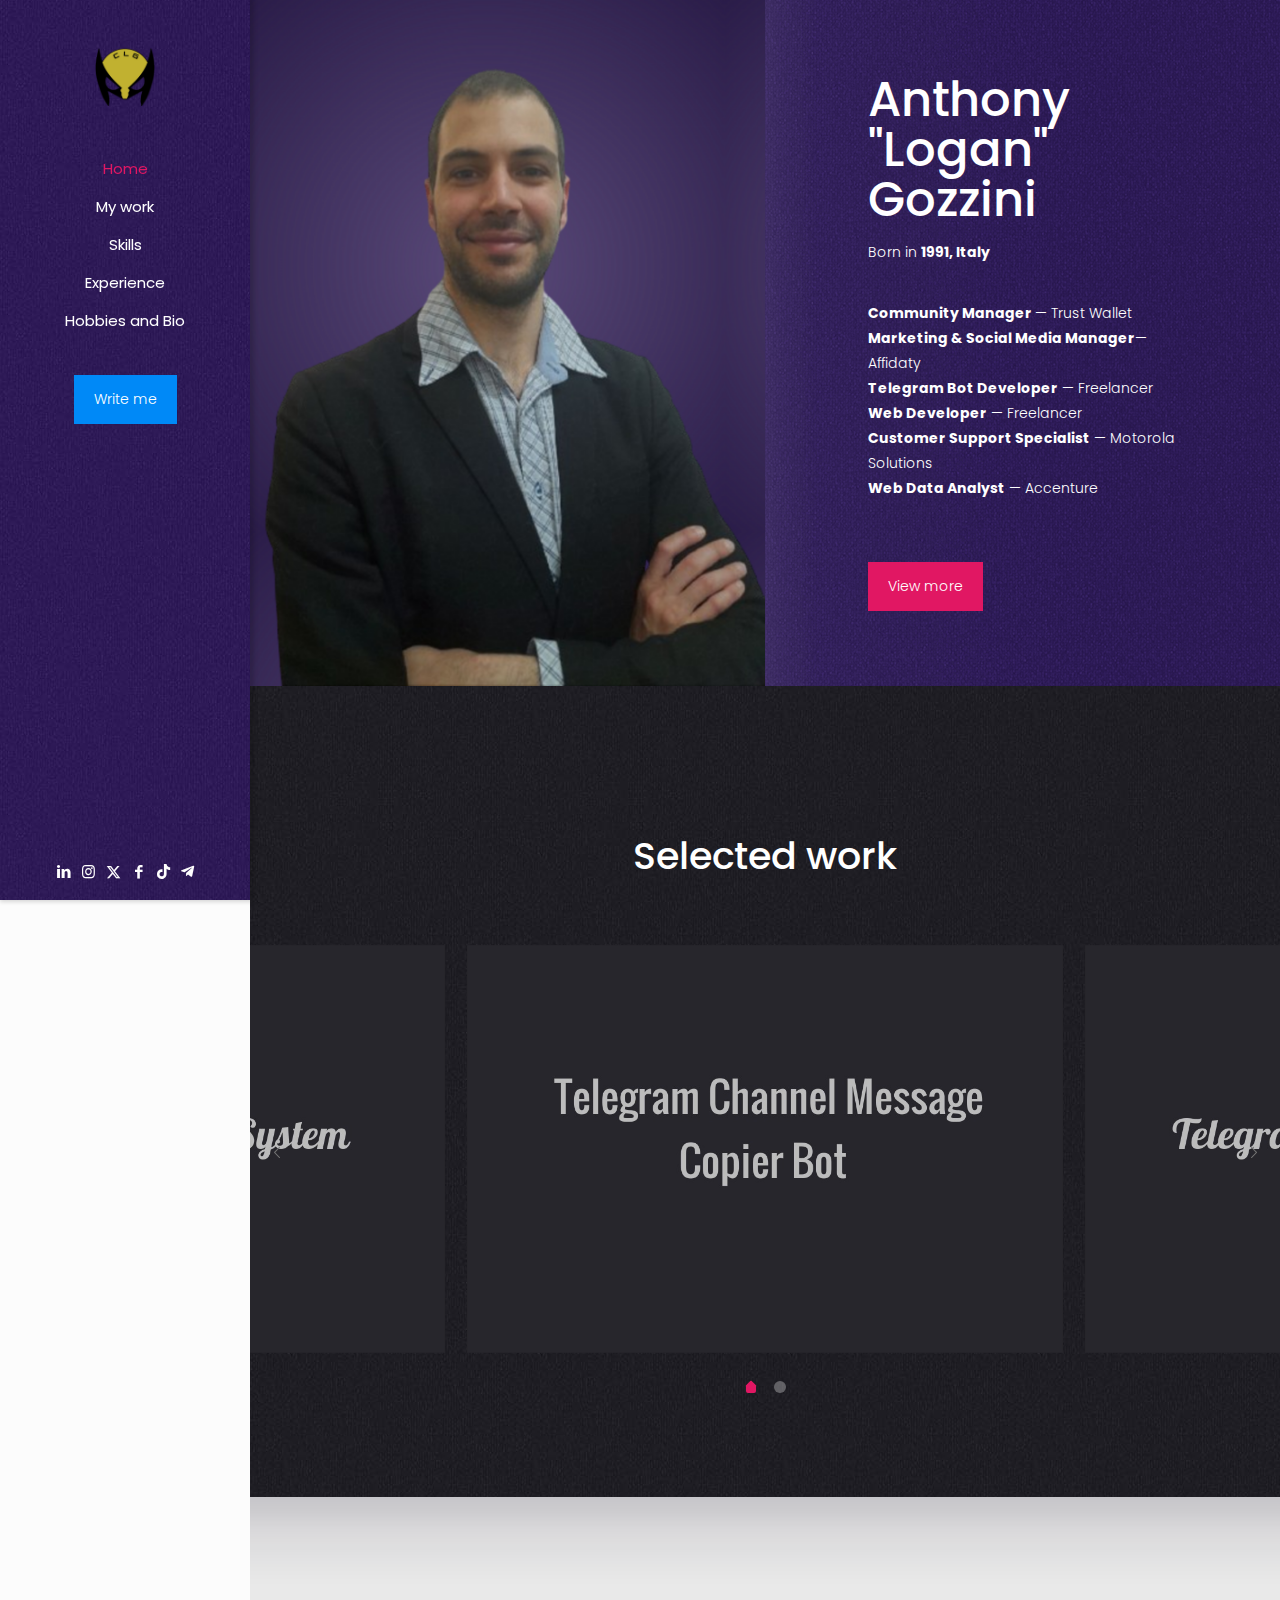
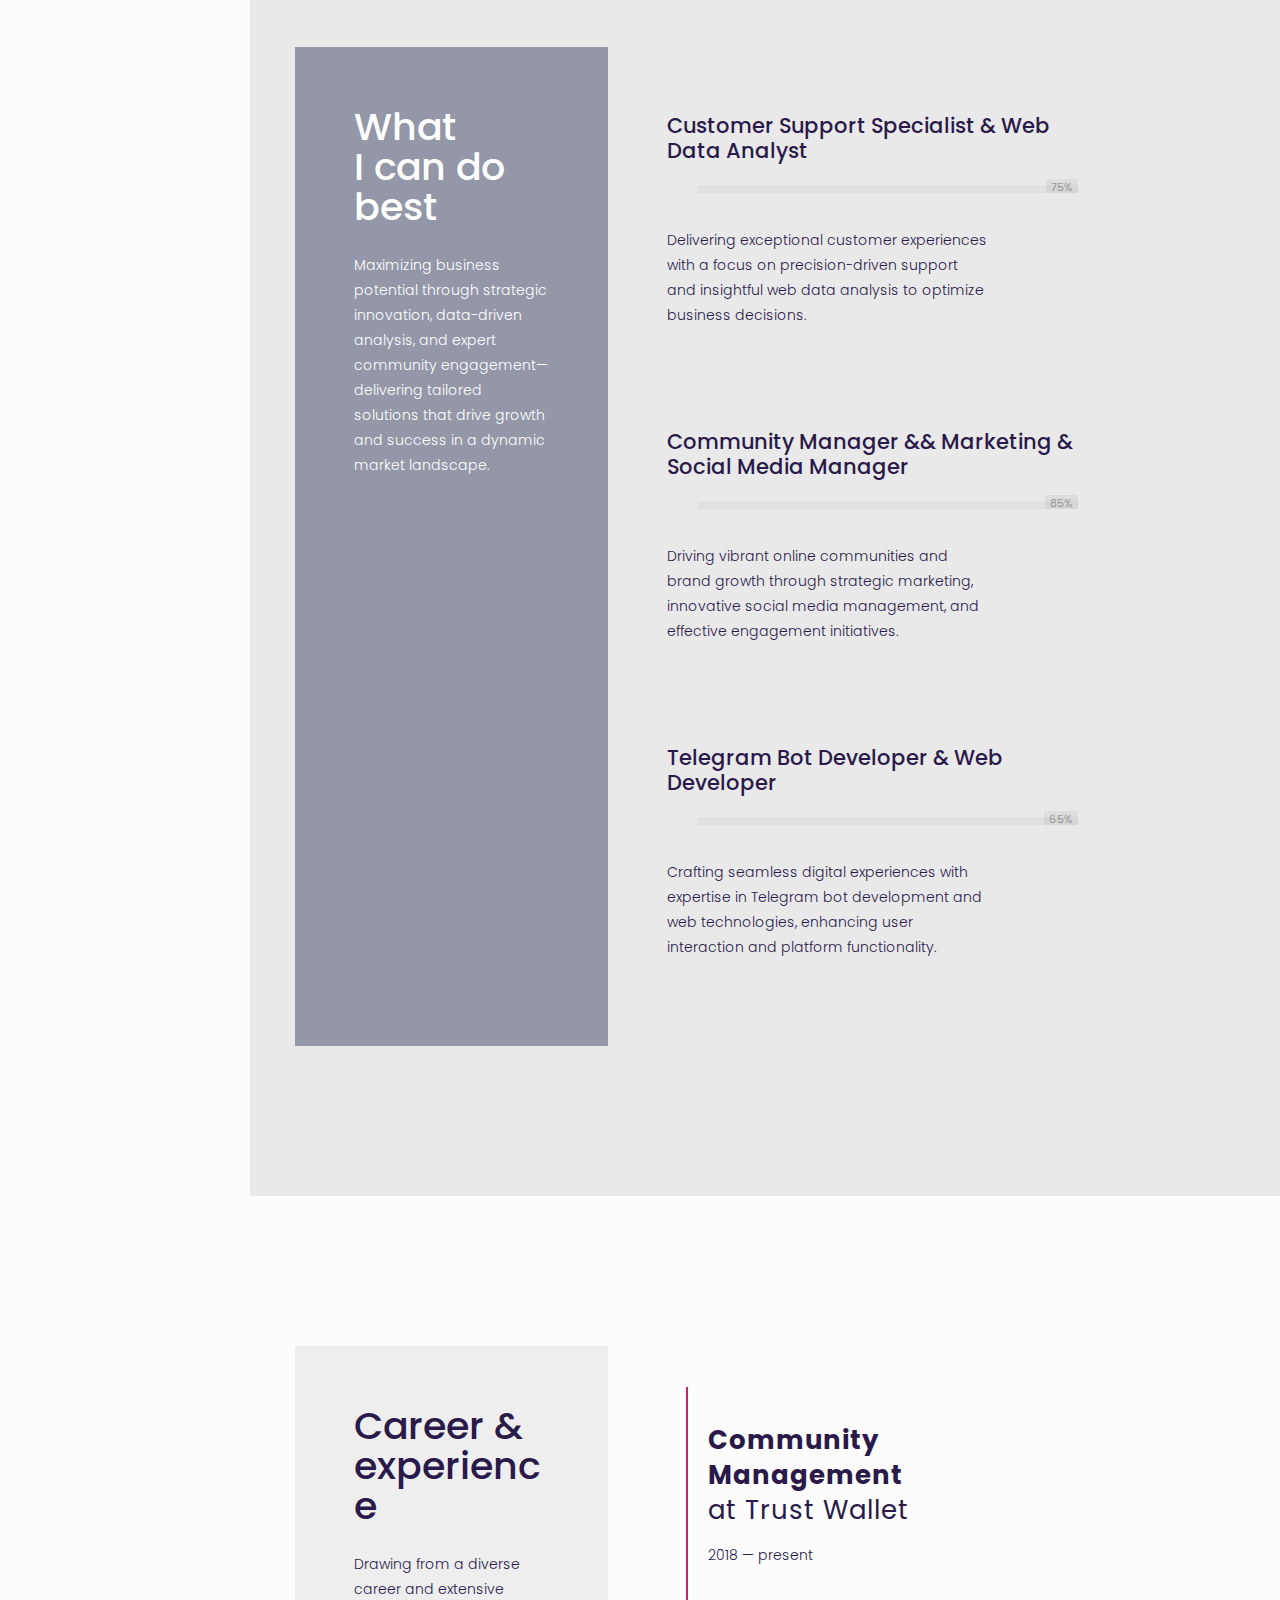
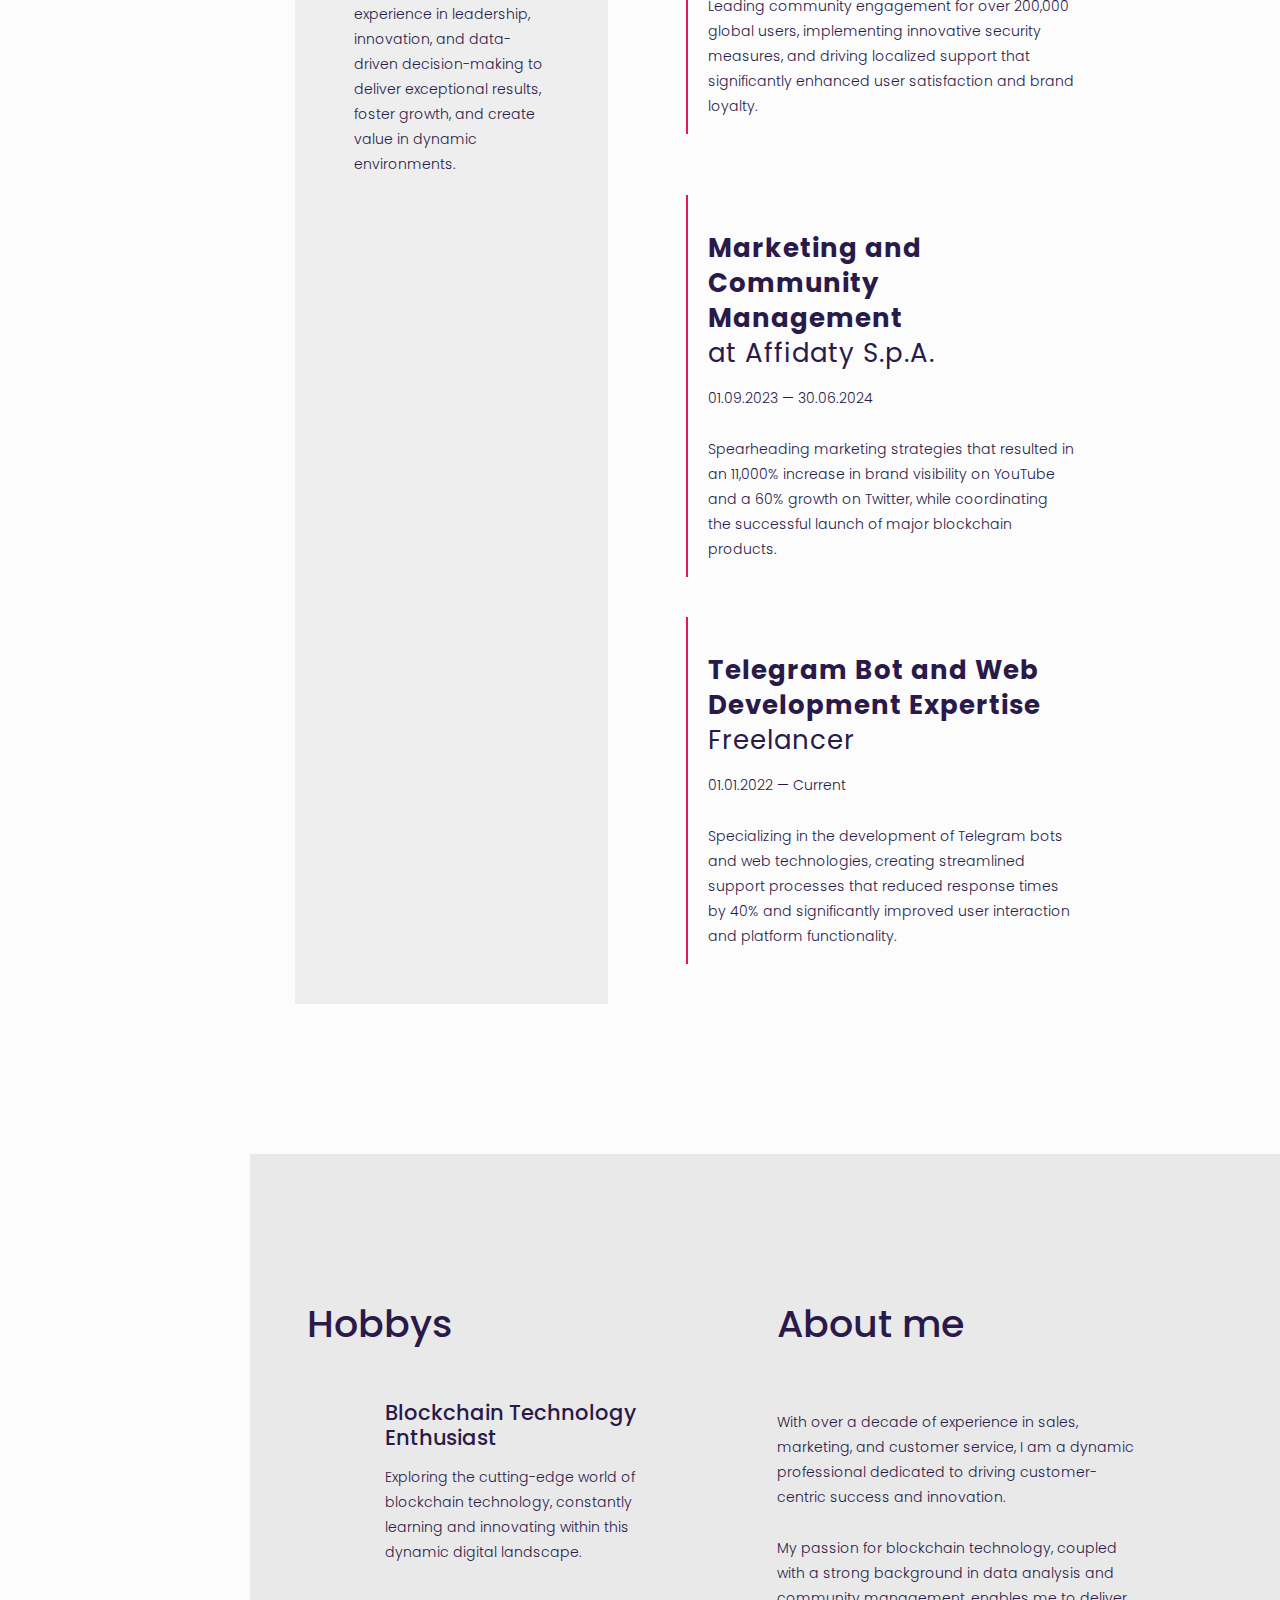
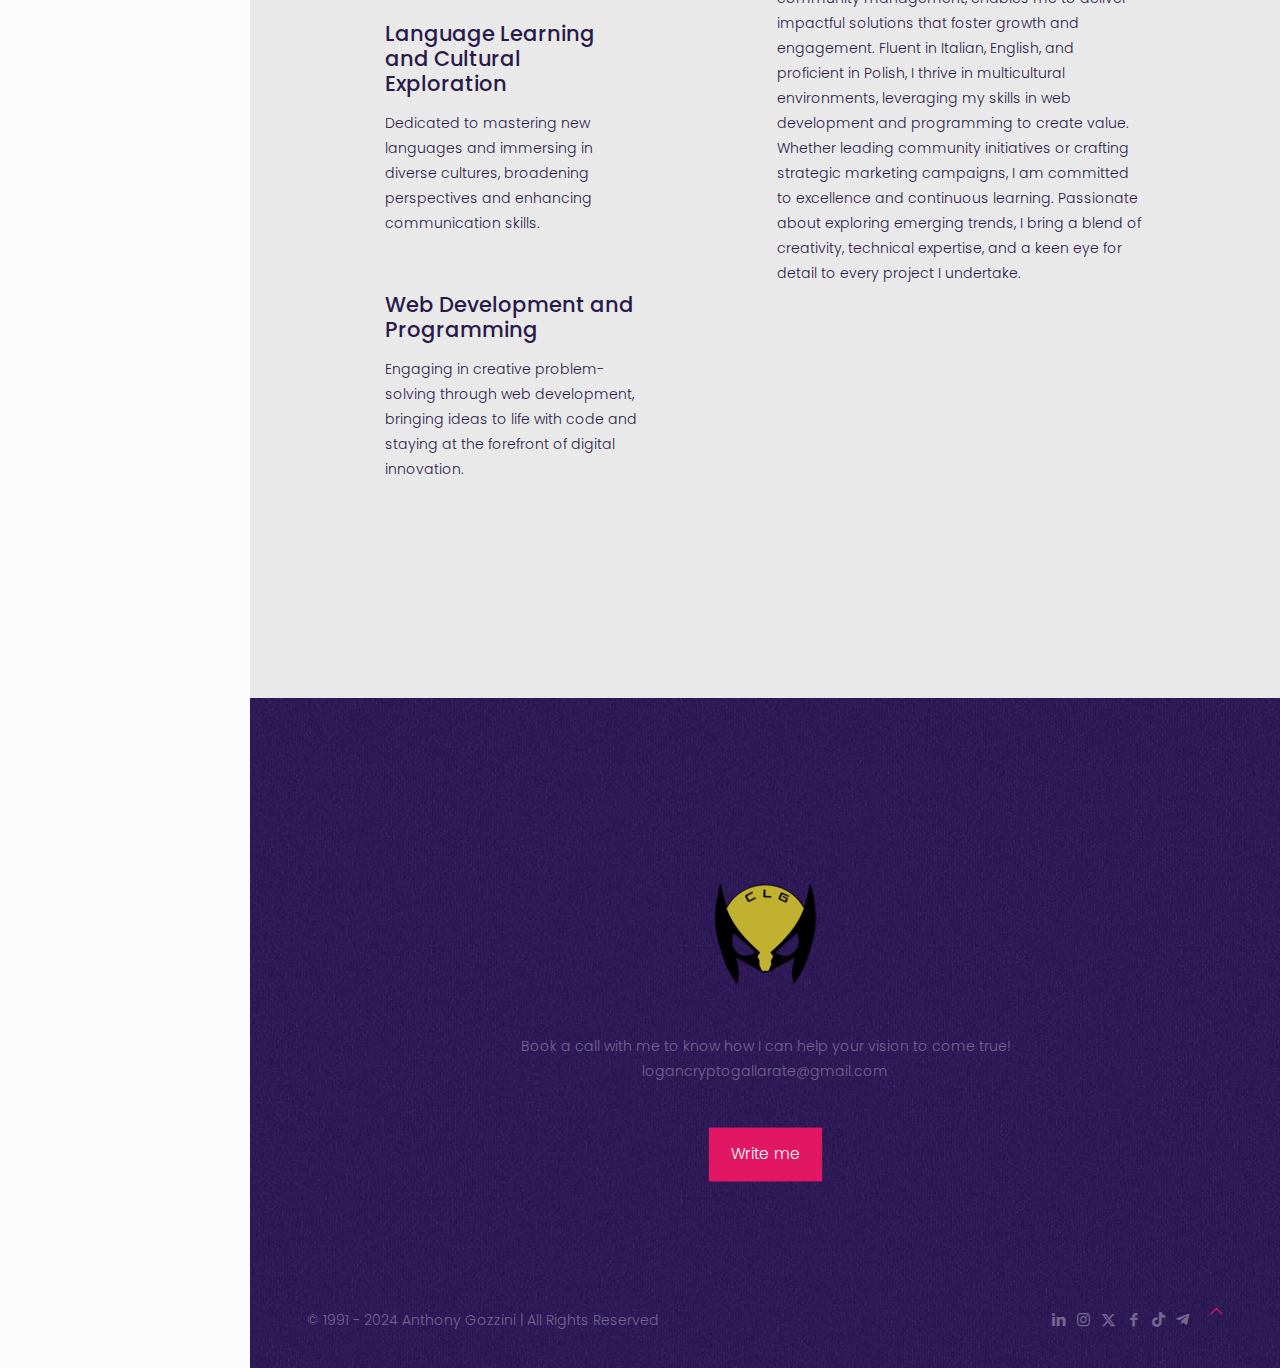
==== commit f75600bc: "Initial commit" ====
--- a/index.html
+++ b/index.html
@@ -193,7 +193,7 @@
 <div class="image_frame image_item no_link scale-with-grid no_border"><div class="image_wrapper "><img width="1144" height="1524" src="/wp-content/uploads/2024/08/Anthony-Gozzini.png" class="scale-with-grid" alt="" decoding="async" fetchpriority="high" srcset="/wp-content/uploads/2024/08/Anthony-Gozzini.png 1144w, /wp-content/uploads/2024/08/Anthony-Gozzini-375x500.png 375w, /wp-content/uploads/2024/08/Anthony-Gozzini-901x1200.png 901w, /wp-content/uploads/2024/08/Anthony-Gozzini-225x300.png 225w, /wp-content/uploads/2024/08/Anthony-Gozzini-768x1023.png 768w, /wp-content/uploads/2024/08/Anthony-Gozzini-56x75.png 56w, /wp-content/uploads/2024/08/Anthony-Gozzini-480x639.png 480w" sizes="(max-width:767px) 480px, (max-width:1144px) 100vw, 1144px"></div></div>
 </div></div>
 </div></div>
-<div class="wrap mcb-wrap mcb-wrap-e8567430b one-second tablet-one-second laptop-one-second mobile-one valign-middle clearfix" data-desktop-col="one-second" data-laptop-col="laptop-one-second" data-tablet-col="tablet-one-second" data-mobile-col="mobile-one" style="padding:30px 10%;background-color:;background-image:url(https://93.69.72.48/mio/wp-content/uploads/2018/01/cv-home-purple-bg.png);background-repeat:repeat;background-position:left top"><div class="mcb-wrap-inner mcb-wrap-inner-e8567430b mfn-module-wrapper mfn-wrapper-for-wraps">
+<div class="wrap mcb-wrap mcb-wrap-e8567430b one-second tablet-one-second laptop-one-second mobile-one valign-middle clearfix" data-desktop-col="one-second" data-laptop-col="laptop-one-second" data-tablet-col="tablet-one-second" data-mobile-col="mobile-one" style="padding:30px 10%;background-color:;background-image:url(/wp-content/uploads/2018/01/cv-home-purple-bg.png);background-repeat:repeat;background-position:left top"><div class="mcb-wrap-inner mcb-wrap-inner-e8567430b mfn-module-wrapper mfn-wrapper-for-wraps">
 <div class="mcb-wrap-background-overlay"></div>
 <div class="column mcb-column mcb-item-c4ea84f60 one laptop-one tablet-one mobile-one column_column"><div class="mcb-column-inner mfn-module-wrapper mcb-column-inner-c4ea84f60 mcb-item-column-inner"><div class="column_attr mfn-inline-editor clearfix">
 <h1>Anthony "Logan"<br>Gozzini</h1>
@@ -483,7 +483,7 @@
 
 <!-- mfn_hook_bottom --><!-- mfn_hook_bottom -->
 
-<link rel="stylesheet" id="mfn-post-local-styles-321724000677-css" href="/wp-content/uploads/betheme/css/post-32.css?ver=1724000677" type="text/css" media="all">
+<link rel="stylesheet" id="mfn-post-local-styles-321724001142-css" href="/wp-content/uploads/betheme/css/post-32.css?ver=1724001142" type="text/css" media="all">
 <script type="text/javascript" src="/wp-includes/js/jquery/ui/core.min.js?ver=1.13.3" id="jquery-ui-core-js"></script>
 <script type="text/javascript" src="/wp-includes/js/jquery/ui/tabs.min.js?ver=1.13.3" id="jquery-ui-tabs-js"></script>
 <script type="text/javascript" src="/wp-content/themes/betheme/js/plugins/debouncedresize.min.js?ver=27.5.3" id="mfn-debouncedresize-js"></script>
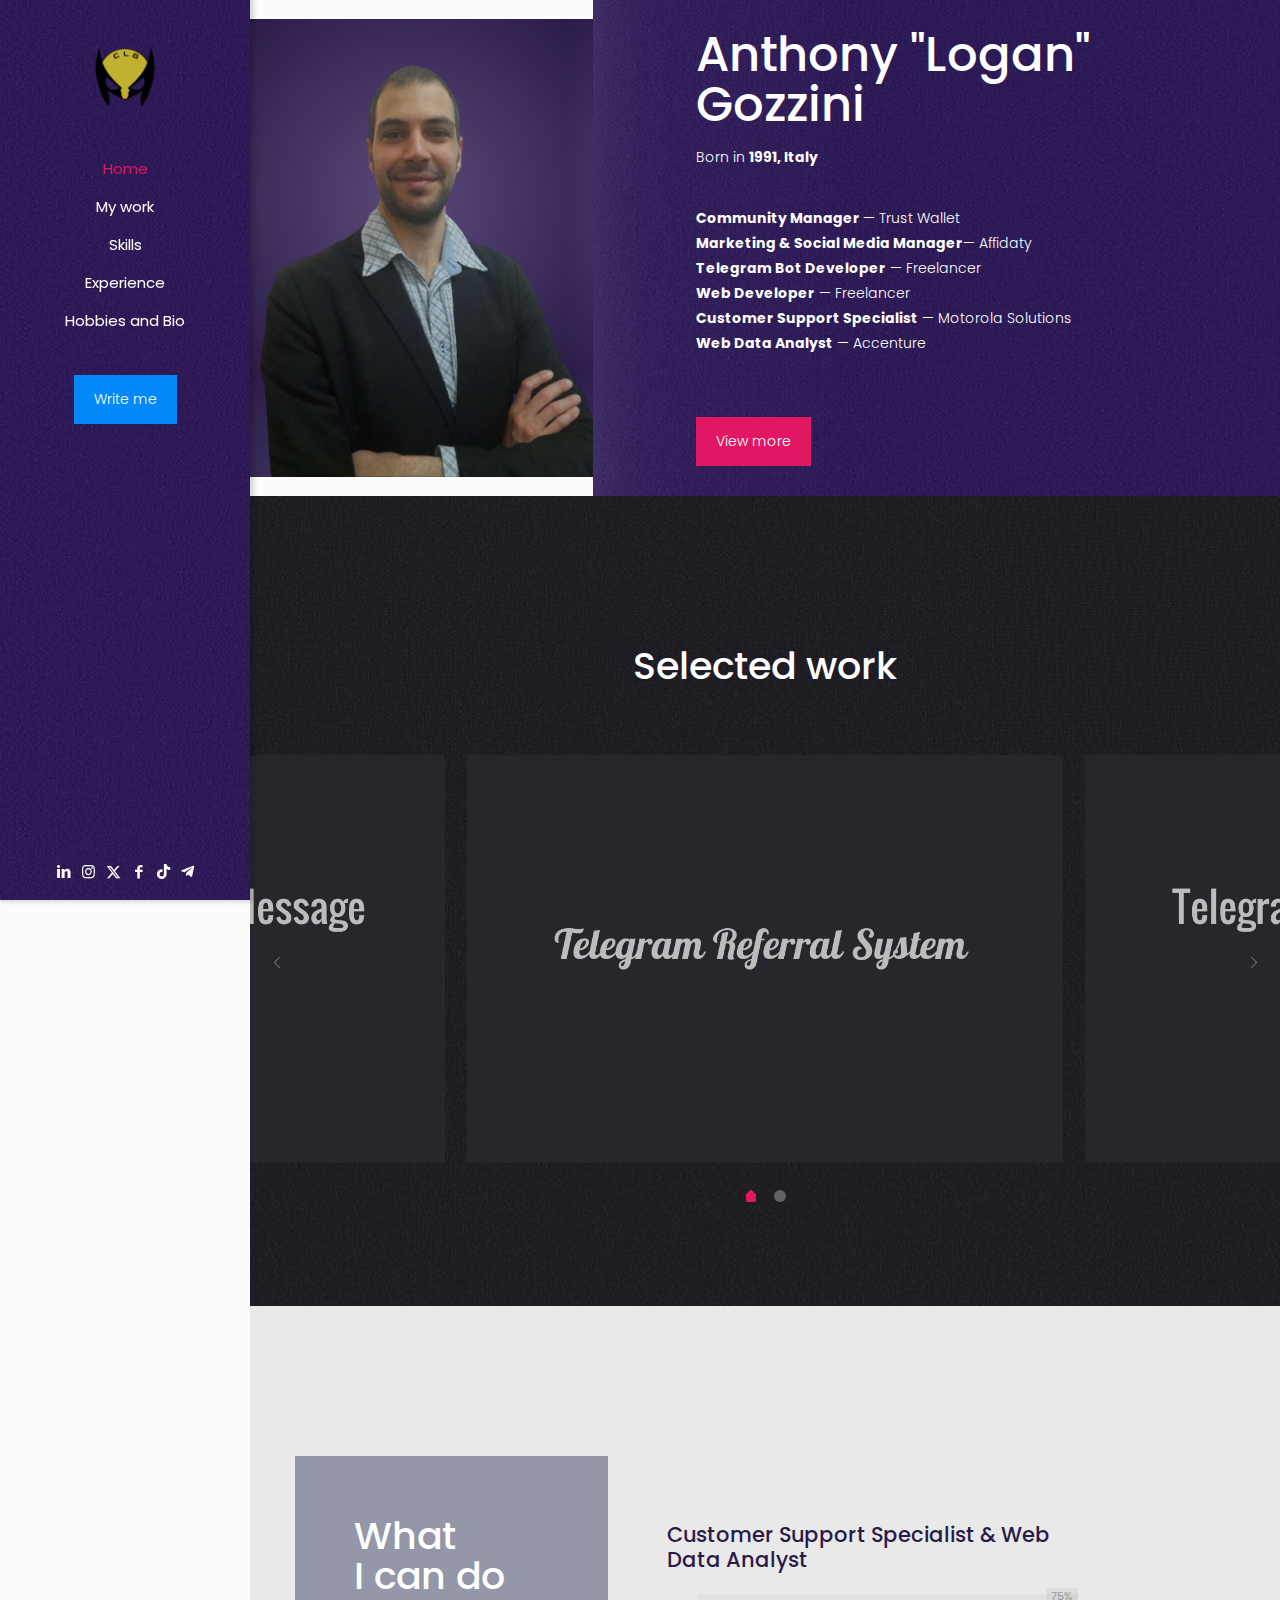
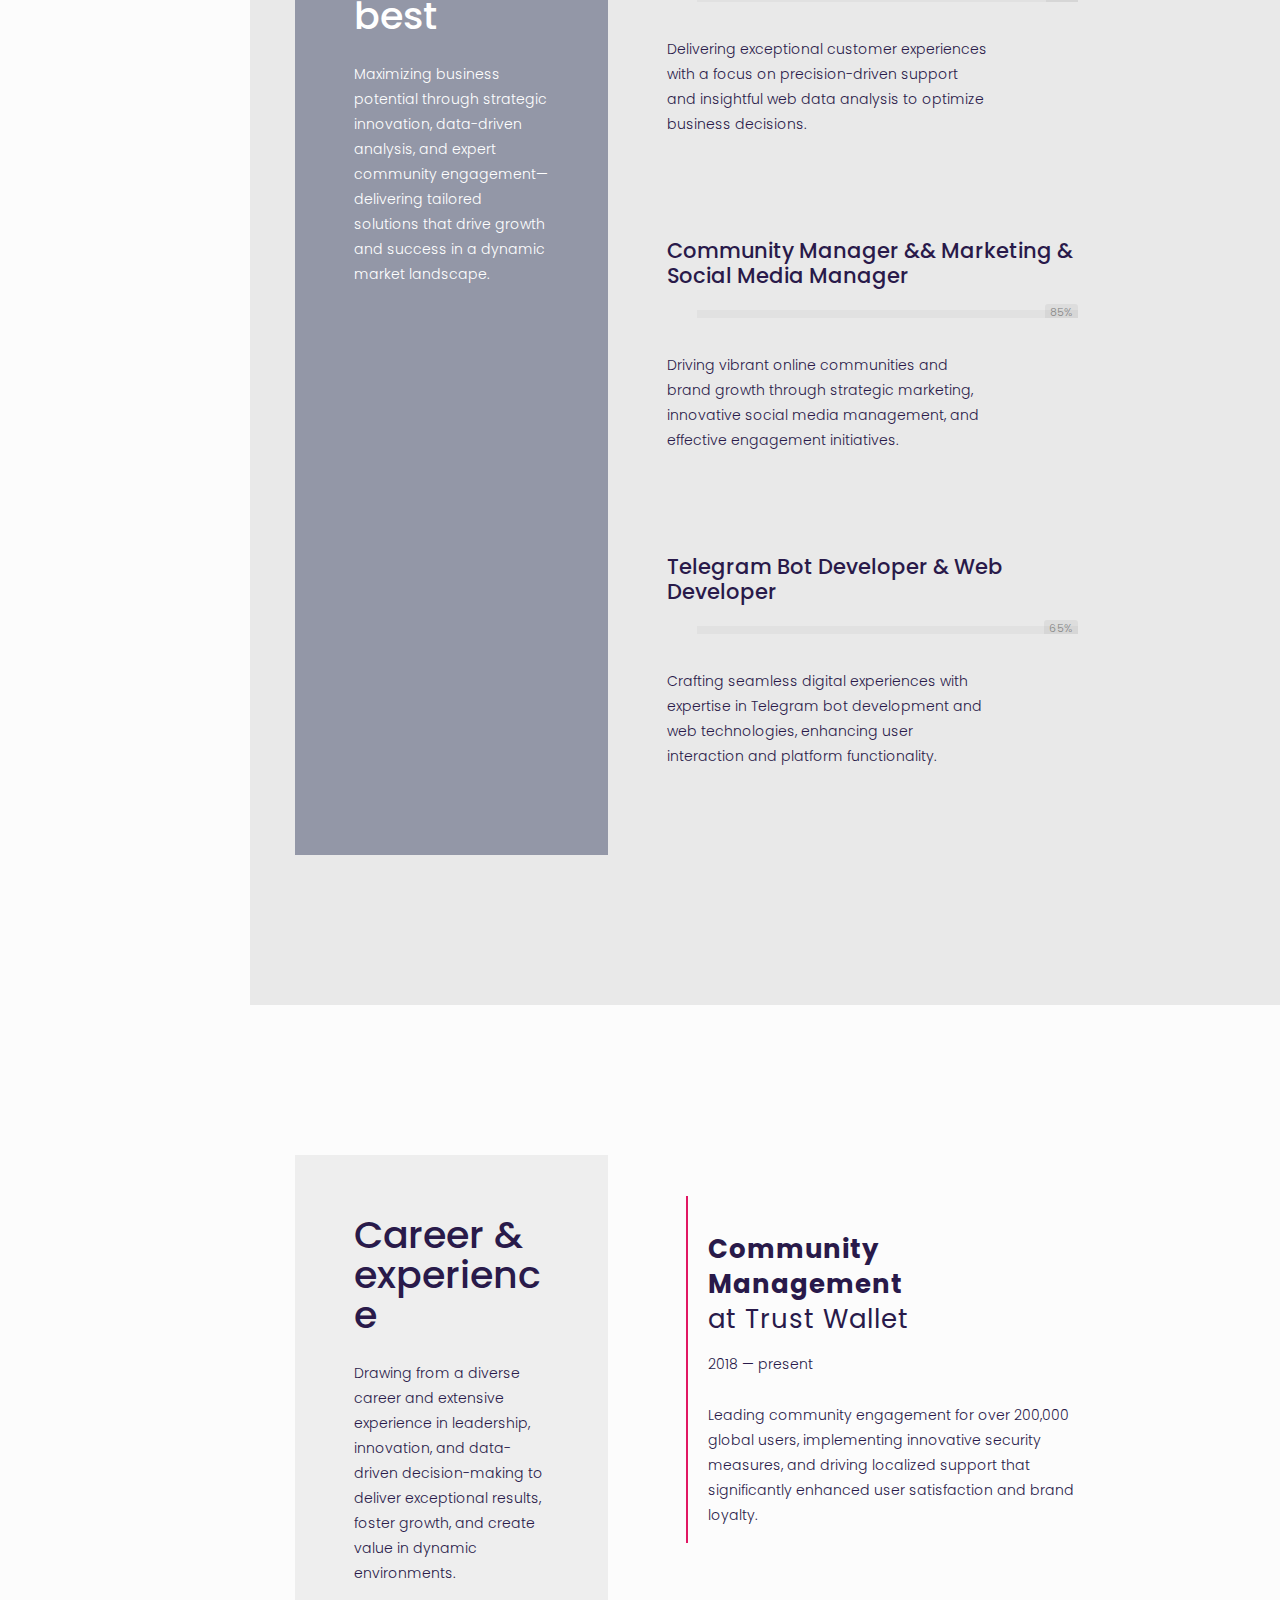
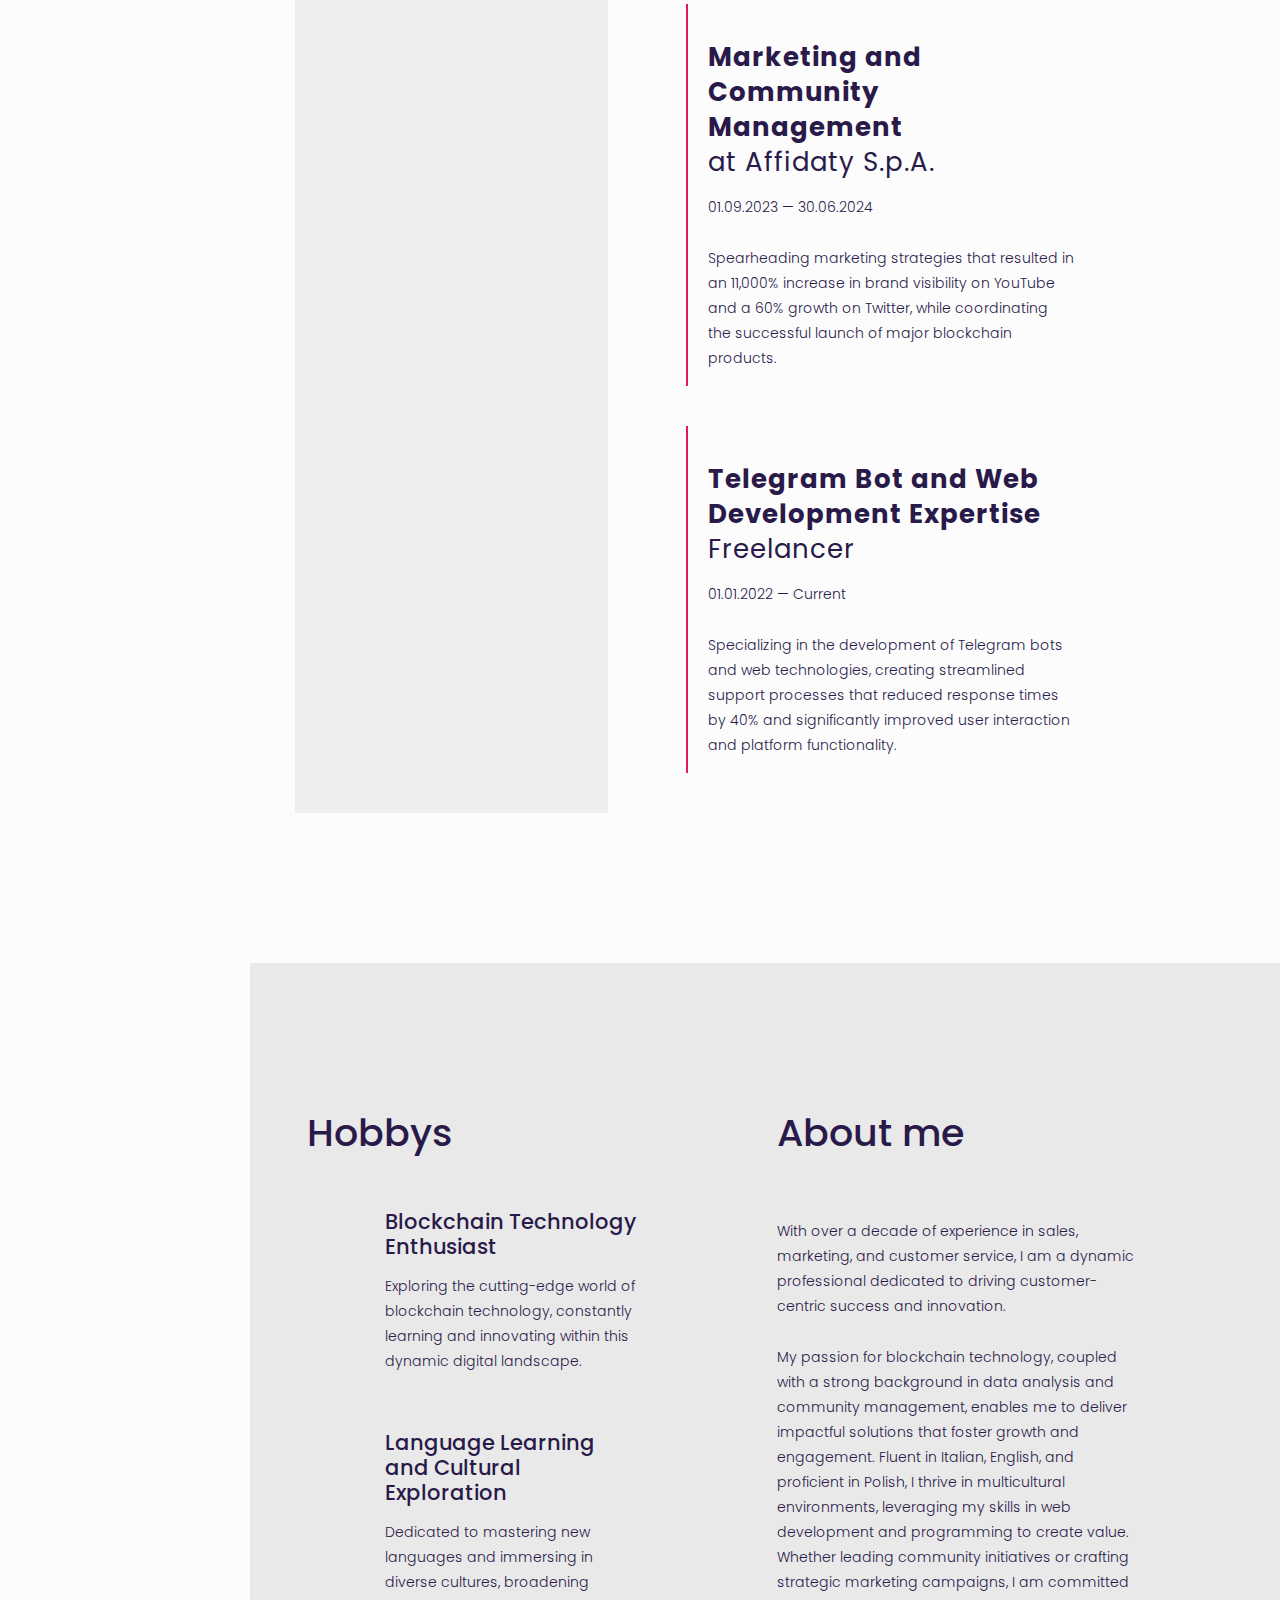
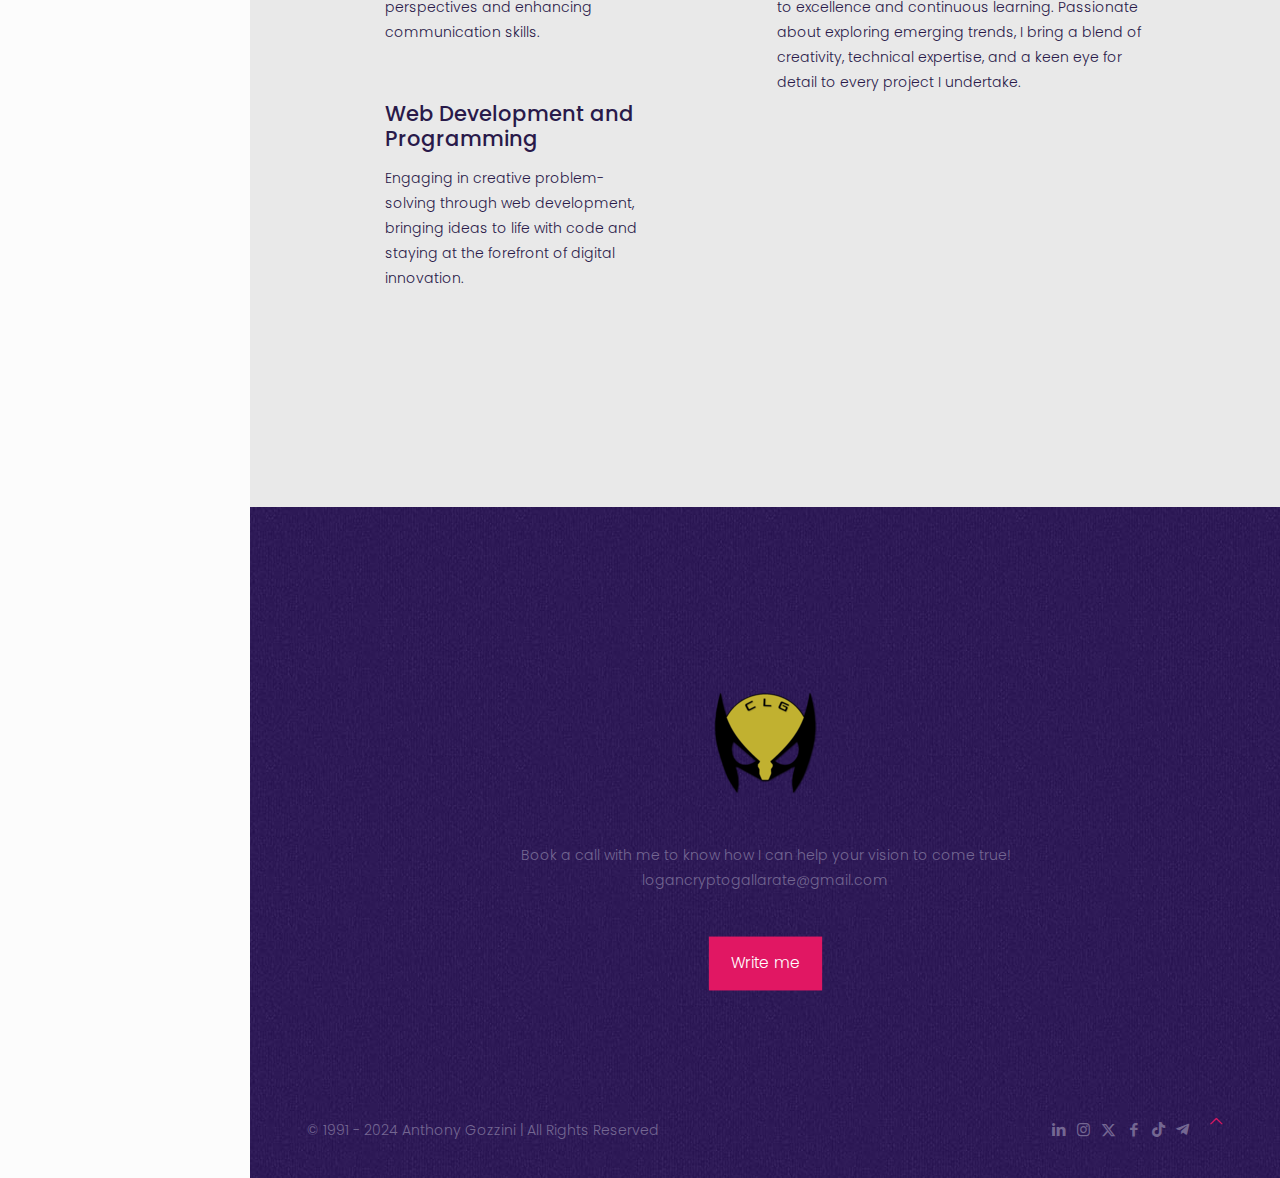
==== commit 78fe8906: "Initial commit" ====
--- a/index.html
+++ b/index.html
@@ -6,8 +6,9 @@
 <meta charset="UTF-8">
 <title>Anthony Logan Gozzini &#8211; Your Needs, My Mission</title>
 <meta name="robots" content="max-image-preview:large">
-<meta name="keywords" content="&lt;meta name=&quot;keywords&quot; content=&quot;Anthony Gozzini, Marketing Leader, Sales Expert, Blockchain Technology, Community Management, Data Analysis, Web Development, Telegram Bot Developer, Strategic Marketing, Customer Support Specialist&quot;&gt;">
-<meta name="description" content="&lt;meta name=&quot;description&quot; content=&quot;Anthony Gozzini - Dynamic Marketing &amp; Sales Leader and Blockchain Enthusiast with expertise in data analysis, community management, and emerging technologies. Discover my professional journey and key achievements. Your Needs, My Mission&quot;&gt;">
+<meta name="keywords" content="Anthony Gozzini, Marketing Leader, Sales Expert, Blockchain Technology, Community Management, Data Analysis, Web Development, Telegram Bot Developer, Strategic Marketing, Customer Support Specialist">
+<meta name="description" content="Anthony Gozzini - Dynamic Marketing &amp; Sales Leader and Blockchain Enthusiast with expertise in data analysis, community management, and emerging technologies. Discover my professional journey and key achievements. Your Needs, My Mission">
+<meta property="og:image" content="/wp-content/uploads/2024/08/logo.png#49">
 <link rel="alternate" hreflang="it-IT" href="/">
 <!-- Google Tag Manager -->
 <script>(function(w,d,s,l,i){w[l]=w[l]||[];w[l].push({'gtm.start':
@@ -15,7 +16,14 @@
 j=d.createElement(s),dl=l!='dataLayer'?'&l='+l:'';j.async=true;j.src=
 'https://www.googletagmanager.com/gtm.js?id='+i+dl;f.parentNode.insertBefore(j,f);
 })(window,document,'script','dataLayer','GTM-KJTRMC48');</script>
-<!-- End Google Tag Manager --><meta name="format-detection" content="telephone=no">
+<!-- End Google Tag Manager -->
+<!-- Google tag (gtag.js) -->
+<script async src="https://www.googletagmanager.com/gtag/js?id=G-CY97SVJKND"></script>
+<script>window.dataLayer = window.dataLayer || [];
+  function gtag(){dataLayer.push(arguments);}
+  gtag('js', new Date());
+
+  gtag('config', 'G-CY97SVJKND');</script><meta name="format-detection" content="telephone=no">
 <meta name="viewport" content="width=device-width, initial-scale=1, maximum-scale=1">
 <link rel="shortcut icon" href="/wp-content/uploads/2024/08/logo.png#49" type="image/x-icon">
 <link rel="apple-touch-icon" href="/wp-content/uploads/2024/08/logo.png#49">
@@ -55,12 +63,12 @@
 <link rel="stylesheet" id="mfn-font-awesome-css" href="/wp-content/themes/betheme/fonts/fontawesome/fontawesome.css?ver=27.5.3" type="text/css" media="all">
 <link rel="stylesheet" id="mfn-jplayer-css" href="/wp-content/themes/betheme/assets/jplayer/css/jplayer.blue.monday.min.css?ver=27.5.3" type="text/css" media="all">
 <link rel="stylesheet" id="mfn-responsive-css" href="/wp-content/themes/betheme/css/responsive.css?ver=27.5.3" type="text/css" media="all">
-<link rel="stylesheet" id="mfn-fonts-css" href="https://fonts.googleapis.com/css?family=Poppins%3A1%2C300%2C400%2C400italic%2C500%2C600%2C700%2C700italic&#038;display=swap&#038;ver=6.6.1" type="text/css" media="all">
-<style id="mfn-dynamic-inline-css" type="text/css">#Footer{background-image:url(/wp-content/uploads/2018/01/cv-home-header-bg.jpg);background-repeat:repeat;background-position:left top}
+<link rel="stylesheet" id="mfn-fonts-css" href="https://fonts.googleapis.com/css?family=Poppins%3A300%2C400%2C500%2C600%2C700%2C1%2C400italic%2C700italic&#038;display=swap&#038;ver=6.6.1" type="text/css" media="all">
+<style id="mfn-dynamic-inline-css" type="text/css">html{background-image:url(/wp-content/uploads/2024/08/header-bg-1.jpg#63);background-repeat:no-repeat;background-position:center top}#Footer{background-image:url(/wp-content/uploads/2018/01/cv-home-header-bg.jpg);background-repeat:repeat;background-position:left top}
 html{background-color:#FCFCFC}#Wrapper,#Content,.mfn-popup .mfn-popup-content,.mfn-off-canvas-sidebar .mfn-off-canvas-content-wrapper,.mfn-cart-holder,.mfn-header-login,#Top_bar .search_wrapper,#Top_bar .top_bar_right .mfn-live-search-box,.column_livesearch .mfn-live-search-wrapper,.column_livesearch .mfn-live-search-box{background-color:#FCFCFC}.layout-boxed.mfn-bebuilder-header.mfn-ui #Wrapper .mfn-only-sample-content{background-color:#FCFCFC}body:not(.template-slider) #Header{min-height:0px}body.header-below:not(.template-slider) #Header{padding-top:0px}#Footer .widgets_wrapper{padding:70px 0}.has-search-overlay.search-overlay-opened #search-overlay{background-color:rgba(0,0,0,0.6)}.elementor-page.elementor-default #Content .the_content .section_wrapper{max-width:100%}.elementor-page.elementor-default #Content .section.the_content{width:100%}.elementor-page.elementor-default #Content .section_wrapper .the_content_wrapper{margin-left:0;margin-right:0;width:100%}body,span.date_label,.timeline_items li h3 span,input[type="date"],input[type="text"],input[type="password"],input[type="tel"],input[type="email"],input[type="url"],textarea,select,.offer_li .title h3,.mfn-menu-item-megamenu{font-family:"Poppins",-apple-system,BlinkMacSystemFont,"Segoe UI",Roboto,Oxygen-Sans,Ubuntu,Cantarell,"Helvetica Neue",sans-serif}#menu > ul > li > a,#overlay-menu ul li a{font-family:"Poppins",-apple-system,BlinkMacSystemFont,"Segoe UI",Roboto,Oxygen-Sans,Ubuntu,Cantarell,"Helvetica Neue",sans-serif}#Subheader .title{font-family:"Poppins",-apple-system,BlinkMacSystemFont,"Segoe UI",Roboto,Oxygen-Sans,Ubuntu,Cantarell,"Helvetica Neue",sans-serif}h1,h2,h3,h4,.text-logo #logo{font-family:"Poppins",-apple-system,BlinkMacSystemFont,"Segoe UI",Roboto,Oxygen-Sans,Ubuntu,Cantarell,"Helvetica Neue",sans-serif}h5,h6{font-family:"Poppins",-apple-system,BlinkMacSystemFont,"Segoe UI",Roboto,Oxygen-Sans,Ubuntu,Cantarell,"Helvetica Neue",sans-serif}blockquote{font-family:"Poppins",-apple-system,BlinkMacSystemFont,"Segoe UI",Roboto,Oxygen-Sans,Ubuntu,Cantarell,"Helvetica Neue",sans-serif}.chart_box .chart .num,.counter .desc_wrapper .number-wrapper,.how_it_works .image .number,.pricing-box .plan-header .price,.quick_fact .number-wrapper,.woocommerce .product div.entry-summary .price{font-family:"Poppins",-apple-system,BlinkMacSystemFont,"Segoe UI",Roboto,Oxygen-Sans,Ubuntu,Cantarell,"Helvetica Neue",sans-serif}body,.mfn-menu-item-megamenu{font-size:14px;line-height:25px;font-weight:300;letter-spacing:0px}.big{font-size:16px;line-height:28px;font-weight:400;letter-spacing:0px}#menu > ul > li > a,#overlay-menu ul li a{font-size:15px;font-weight:400;letter-spacing:0px}#overlay-menu ul li a{line-height:22.5px}#Subheader .title{font-size:30px;line-height:35px;font-weight:400;letter-spacing:1px;font-style:italic}h1,.text-logo #logo{font-size:48px;line-height:50px;font-weight:500;letter-spacing:0px}h2{font-size:38px;line-height:40px;font-weight:500;letter-spacing:0px}h3,.woocommerce ul.products li.product h3,.woocommerce #customer_login h2{font-size:26px;line-height:35px;font-weight:400;letter-spacing:1px}h4,.woocommerce .woocommerce-order-details__title,.woocommerce .wc-bacs-bank-details-heading,.woocommerce .woocommerce-customer-details h2{font-size:21px;line-height:25px;font-weight:500;letter-spacing:0px}h5{font-size:15px;line-height:25px;font-weight:700;letter-spacing:0px}h6{font-size:14px;line-height:25px;font-weight:400;letter-spacing:0px}#Intro .intro-title{font-size:70px;line-height:70px;font-weight:400;letter-spacing:0px}@media only screen and (min-width:768px) and (max-width:959px){body,.mfn-menu-item-megamenu{font-size:13px;line-height:21px;font-weight:300;letter-spacing:0px}.big{font-size:14px;line-height:24px;font-weight:400;letter-spacing:0px}#menu > ul > li > a,#overlay-menu ul li a{font-size:13px;font-weight:400;letter-spacing:0px}#overlay-menu ul li a{line-height:19.5px}#Subheader .title{font-size:26px;line-height:30px;font-weight:400;letter-spacing:1px;font-style:italic}h1,.text-logo #logo{font-size:41px;line-height:43px;font-weight:500;letter-spacing:0px}h2{font-size:32px;line-height:34px;font-weight:500;letter-spacing:0px}h3,.woocommerce ul.products li.product h3,.woocommerce #customer_login h2{font-size:22px;line-height:30px;font-weight:400;letter-spacing:1px}h4,.woocommerce .woocommerce-order-details__title,.woocommerce .wc-bacs-bank-details-heading,.woocommerce .woocommerce-customer-details h2{font-size:18px;line-height:21px;font-weight:500;letter-spacing:0px}h5{font-size:13px;line-height:21px;font-weight:700;letter-spacing:0px}h6{font-size:13px;line-height:21px;font-weight:400;letter-spacing:0px}#Intro .intro-title{font-size:60px;line-height:60px;font-weight:400;letter-spacing:0px}blockquote{font-size:15px}.chart_box .chart .num{font-size:45px;line-height:45px}.counter .desc_wrapper .number-wrapper{font-size:45px;line-height:45px}.counter .desc_wrapper .title{font-size:14px;line-height:18px}.faq .question .title{font-size:14px}.fancy_heading .title{font-size:38px;line-height:38px}.offer .offer_li .desc_wrapper .title h3{font-size:32px;line-height:32px}.offer_thumb_ul li.offer_thumb_li .desc_wrapper .title h3{font-size:32px;line-height:32px}.pricing-box .plan-header h2{font-size:27px;line-height:27px}.pricing-box .plan-header .price > span{font-size:40px;line-height:40px}.pricing-box .plan-header .price sup.currency{font-size:18px;line-height:18px}.pricing-box .plan-header .price sup.period{font-size:14px;line-height:14px}.quick_fact .number-wrapper{font-size:80px;line-height:80px}.trailer_box .desc h2{font-size:27px;line-height:27px}.widget > h3{font-size:17px;line-height:20px}}@media only screen and (min-width:480px) and (max-width:767px){body,.mfn-menu-item-megamenu{font-size:13px;line-height:19px;font-weight:300;letter-spacing:0px}.big{font-size:13px;line-height:21px;font-weight:400;letter-spacing:0px}#menu > ul > li > a,#overlay-menu ul li a{font-size:13px;font-weight:400;letter-spacing:0px}#overlay-menu ul li a{line-height:19.5px}#Subheader .title{font-size:23px;line-height:26px;font-weight:400;letter-spacing:1px;font-style:italic}h1,.text-logo #logo{font-size:36px;line-height:38px;font-weight:500;letter-spacing:0px}h2{font-size:29px;line-height:30px;font-weight:500;letter-spacing:0px}h3,.woocommerce ul.products li.product h3,.woocommerce #customer_login h2{font-size:20px;line-height:26px;font-weight:400;letter-spacing:1px}h4,.woocommerce .woocommerce-order-details__title,.woocommerce .wc-bacs-bank-details-heading,.woocommerce .woocommerce-customer-details h2{font-size:16px;line-height:19px;font-weight:500;letter-spacing:0px}h5{font-size:13px;line-height:19px;font-weight:700;letter-spacing:0px}h6{font-size:13px;line-height:19px;font-weight:400;letter-spacing:0px}#Intro .intro-title{font-size:53px;line-height:53px;font-weight:400;letter-spacing:0px}blockquote{font-size:14px}.chart_box .chart .num{font-size:40px;line-height:40px}.counter .desc_wrapper .number-wrapper{font-size:40px;line-height:40px}.counter .desc_wrapper .title{font-size:13px;line-height:16px}.faq .question .title{font-size:13px}.fancy_heading .title{font-size:34px;line-height:34px}.offer .offer_li .desc_wrapper .title h3{font-size:28px;line-height:28px}.offer_thumb_ul li.offer_thumb_li .desc_wrapper .title h3{font-size:28px;line-height:28px}.pricing-box .plan-header h2{font-size:24px;line-height:24px}.pricing-box .plan-header .price > span{font-size:34px;line-height:34px}.pricing-box .plan-header .price sup.currency{font-size:16px;line-height:16px}.pricing-box .plan-header .price sup.period{font-size:13px;line-height:13px}.quick_fact .number-wrapper{font-size:70px;line-height:70px}.trailer_box .desc h2{font-size:24px;line-height:24px}.widget > h3{font-size:16px;line-height:19px}}@media only screen and (max-width:479px){body,.mfn-menu-item-megamenu{font-size:13px;line-height:19px;font-weight:300;letter-spacing:0px}.big{font-size:13px;line-height:19px;font-weight:400;letter-spacing:0px}#menu > ul > li > a,#overlay-menu ul li a{font-size:13px;font-weight:400;letter-spacing:0px}#overlay-menu ul li a{line-height:19.5px}#Subheader .title{font-size:18px;line-height:21px;font-weight:400;letter-spacing:1px;font-style:italic}h1,.text-logo #logo{font-size:29px;line-height:30px;font-weight:500;letter-spacing:0px}h2{font-size:23px;line-height:24px;font-weight:500;letter-spacing:0px}h3,.woocommerce ul.products li.product h3,.woocommerce #customer_login h2{font-size:16px;line-height:21px;font-weight:400;letter-spacing:1px}h4,.woocommerce .woocommerce-order-details__title,.woocommerce .wc-bacs-bank-details-heading,.woocommerce .woocommerce-customer-details h2{font-size:13px;line-height:19px;font-weight:500;letter-spacing:0px}h5{font-size:13px;line-height:19px;font-weight:700;letter-spacing:0px}h6{font-size:13px;line-height:19px;font-weight:400;letter-spacing:0px}#Intro .intro-title{font-size:42px;line-height:42px;font-weight:400;letter-spacing:0px}blockquote{font-size:13px}.chart_box .chart .num{font-size:35px;line-height:35px}.counter .desc_wrapper .number-wrapper{font-size:35px;line-height:35px}.counter .desc_wrapper .title{font-size:13px;line-height:26px}.faq .question .title{font-size:13px}.fancy_heading .title{font-size:30px;line-height:30px}.offer .offer_li .desc_wrapper .title h3{font-size:26px;line-height:26px}.offer_thumb_ul li.offer_thumb_li .desc_wrapper .title h3{font-size:26px;line-height:26px}.pricing-box .plan-header h2{font-size:21px;line-height:21px}.pricing-box .plan-header .price > span{font-size:32px;line-height:32px}.pricing-box .plan-header .price sup.currency{font-size:14px;line-height:14px}.pricing-box .plan-header .price sup.period{font-size:13px;line-height:13px}.quick_fact .number-wrapper{font-size:60px;line-height:60px}.trailer_box .desc h2{font-size:21px;line-height:21px}.widget > h3{font-size:15px;line-height:18px}}.with_aside .sidebar.columns{width:23%}.with_aside .sections_group{width:77%}.aside_both .sidebar.columns{width:18%}.aside_both .sidebar.sidebar-1{margin-left:-82%}.aside_both .sections_group{width:64%;margin-left:18%}@media only screen and (min-width:1240px){#Wrapper,.with_aside .content_wrapper{max-width:1080px}body.layout-boxed.mfn-header-scrolled .mfn-header-tmpl.mfn-sticky-layout-width{max-width:1080px;left:0;right:0;margin-left:auto;margin-right:auto}body.layout-boxed:not(.mfn-header-scrolled) .mfn-header-tmpl.mfn-header-layout-width,body.layout-boxed .mfn-header-tmpl.mfn-header-layout-width:not(.mfn-hasSticky){max-width:1080px;left:0;right:0;margin-left:auto;margin-right:auto}body.layout-boxed.mfn-bebuilder-header.mfn-ui .mfn-only-sample-content{max-width:1080px;margin-left:auto;margin-right:auto}.section_wrapper,.container{max-width:1060px}.layout-boxed.header-boxed #Top_bar.is-sticky{max-width:1080px}}@media only screen and (max-width:767px){#Wrapper{max-width:calc(100% - 67px)}.content_wrapper .section_wrapper,.container,.four.columns .widget-area{max-width:550px !important;padding-left:33px;padding-right:33px}}body{--mfn-button-font-family:inherit;--mfn-button-font-size:14px;--mfn-button-font-weight:300;--mfn-button-font-style:inherit;--mfn-button-letter-spacing:0px;--mfn-button-padding:16px 20px 16px 20px;--mfn-button-border-width:0;--mfn-button-border-radius:;--mfn-button-gap:10px;--mfn-button-transition:0.2s;--mfn-button-color:#747474;--mfn-button-color-hover:#747474;--mfn-button-bg:#f7f7f7;--mfn-button-bg-hover:#eaeaea;--mfn-button-border-color:transparent;--mfn-button-border-color-hover:transparent;--mfn-button-icon-color:#747474;--mfn-button-icon-color-hover:#747474;--mfn-button-box-shadow:unset;--mfn-button-theme-color:#ffffff;--mfn-button-theme-color-hover:#ffffff;--mfn-button-theme-bg:#e11763;--mfn-button-theme-bg-hover:#d40a56;--mfn-button-theme-border-color:transparent;--mfn-button-theme-border-color-hover:transparent;--mfn-button-theme-icon-color:#ffffff;--mfn-button-theme-icon-color-hover:#ffffff;--mfn-button-theme-box-shadow:unset;--mfn-button-shop-color:#ffffff;--mfn-button-shop-color-hover:#ffffff;--mfn-button-shop-bg:#e11763;--mfn-button-shop-bg-hover:#d40a56;--mfn-button-shop-border-color:transparent;--mfn-button-shop-border-color-hover:transparent;--mfn-button-shop-icon-color:#626262;--mfn-button-shop-icon-color-hover:#626262;--mfn-button-shop-box-shadow:unset;--mfn-button-action-color:#FFFFFF;--mfn-button-action-color-hover:#FFFFFF;--mfn-button-action-bg:#0089f7;--mfn-button-action-bg-hover:#007cea;--mfn-button-action-border-color:transparent;--mfn-button-action-border-color-hover:transparent;--mfn-button-action-icon-color:#626262;--mfn-button-action-icon-color-hover:#626262;--mfn-button-action-box-shadow:unset}@media only screen and (max-width:959px){body{}}@media only screen and (max-width:768px){body{}}#Top_bar #logo,.header-fixed #Top_bar #logo,.header-plain #Top_bar #logo,.header-transparent #Top_bar #logo{height:60px;line-height:60px;padding:30px 0}.logo-overflow #Top_bar:not(.is-sticky) .logo{height:120px}#Top_bar .menu > li > a{padding:30px 0}.menu-highlight:not(.header-creative) #Top_bar .menu > li > a{margin:35px 0}.header-plain:not(.menu-highlight) #Top_bar .menu > li > a span:not(.description){line-height:120px}.header-fixed #Top_bar .menu > li > a{padding:45px 0}@media only screen and (max-width:767px){.mobile-header-mini #Top_bar #logo{height:50px!important;line-height:50px!important;margin:5px 0}}#Top_bar #logo img.svg{width:100px}.image_frame,.wp-caption{border-width:0px}.alert{border-radius:0px}#Top_bar .top_bar_right .top-bar-right-input input{width:200px}.mfn-live-search-box .mfn-live-search-list{max-height:300px}input[type="date"],input[type="email"],input[type="number"],input[type="password"],input[type="search"],input[type="tel"],input[type="text"],input[type="url"],select,textarea,.woocommerce .quantity input.qty{border-width:0;box-shadow:unset;resize:none}.select2-container--default .select2-selection--single,.select2-dropdown,.select2-container--default.select2-container--open .select2-selection--single{border-width:0}#Side_slide{right:-250px;width:250px}#Side_slide.left{left:-250px}.blog-teaser li .desc-wrapper .desc{background-position-y:-1px}.mfn-free-delivery-info{--mfn-free-delivery-bar:#e11763;--mfn-free-delivery-bg:rgba(0,0,0,0.1);--mfn-free-delivery-achieved:#e11763}@media only screen and ( max-width:767px ){#Subheader{padding:80px 0}}@media only screen and (min-width:1240px){body:not(.header-simple) #Top_bar #menu{display:block!important}.tr-menu #Top_bar #menu{background:none!important}#Top_bar .menu > li > ul.mfn-megamenu > li{float:left}#Top_bar .menu > li > ul.mfn-megamenu > li.mfn-megamenu-cols-1{width:100%}#Top_bar .menu > li > ul.mfn-megamenu > li.mfn-megamenu-cols-2{width:50%}#Top_bar .menu > li > ul.mfn-megamenu > li.mfn-megamenu-cols-3{width:33.33%}#Top_bar .menu > li > ul.mfn-megamenu > li.mfn-megamenu-cols-4{width:25%}#Top_bar .menu > li > ul.mfn-megamenu > li.mfn-megamenu-cols-5{width:20%}#Top_bar .menu > li > ul.mfn-megamenu > li.mfn-megamenu-cols-6{width:16.66%}#Top_bar .menu > li > ul.mfn-megamenu > li > ul{display:block!important;position:inherit;left:auto;top:auto;border-width:0 1px 0 0}#Top_bar .menu > li > ul.mfn-megamenu > li:last-child > ul{border:0}#Top_bar .menu > li > ul.mfn-megamenu > li > ul li{width:auto}#Top_bar .menu > li > ul.mfn-megamenu a.mfn-megamenu-title{text-transform:uppercase;font-weight:400;background:none}#Top_bar .menu > li > ul.mfn-megamenu a .menu-arrow{display:none}.menuo-right #Top_bar .menu > li > ul.mfn-megamenu{left:0;width:98%!important;margin:0 1%;padding:20px 0}.menuo-right #Top_bar .menu > li > ul.mfn-megamenu-bg{box-sizing:border-box}#Top_bar .menu > li > ul.mfn-megamenu-bg{padding:20px 166px 20px 20px;background-repeat:no-repeat;background-position:right bottom}.rtl #Top_bar .menu > li > ul.mfn-megamenu-bg{padding-left:166px;padding-right:20px;background-position:left bottom}#Top_bar .menu > li > ul.mfn-megamenu-bg > li{background:none}#Top_bar .menu > li > ul.mfn-megamenu-bg > li a{border:none}#Top_bar .menu > li > ul.mfn-megamenu-bg > li > ul{background:none!important;-webkit-box-shadow:0 0 0 0;-moz-box-shadow:0 0 0 0;box-shadow:0 0 0 0}.mm-vertical #Top_bar .container{position:relative}.mm-vertical #Top_bar .top_bar_left{position:static}.mm-vertical #Top_bar .menu > li ul{box-shadow:0 0 0 0 transparent!important;background-image:none}.mm-vertical #Top_bar .menu > li > ul.mfn-megamenu{padding:20px 0}.mm-vertical.header-plain #Top_bar .menu > li > ul.mfn-megamenu{width:100%!important;margin:0}.mm-vertical #Top_bar .menu > li > ul.mfn-megamenu > li{display:table-cell;float:none!important;width:10%;padding:0 15px;border-right:1px solid rgba(0,0,0,0.05)}.mm-vertical #Top_bar .menu > li > ul.mfn-megamenu > li:last-child{border-right-width:0}.mm-vertical #Top_bar .menu > li > ul.mfn-megamenu > li.hide-border{border-right-width:0}.mm-vertical #Top_bar .menu > li > ul.mfn-megamenu > li a{border-bottom-width:0;padding:9px 15px;line-height:120%}.mm-vertical #Top_bar .menu > li > ul.mfn-megamenu a.mfn-megamenu-title{font-weight:700}.rtl .mm-vertical #Top_bar .menu > li > ul.mfn-megamenu > li:first-child{border-right-width:0}.rtl .mm-vertical #Top_bar .menu > li > ul.mfn-megamenu > li:last-child{border-right-width:1px}body.header-shop #Top_bar #menu{display:flex!important;background-color:transparent}.header-shop #Top_bar.is-sticky .top_bar_row_second{display:none}.header-plain:not(.menuo-right) #Header .top_bar_left{width:auto!important}.header-stack.header-center #Top_bar #menu{display:inline-block!important}.header-simple #Top_bar #menu{display:none;height:auto;width:300px;bottom:auto;top:100%;right:1px;position:absolute;margin:0}.header-simple #Header a.responsive-menu-toggle{display:block;right:10px}.header-simple #Top_bar #menu > ul{width:100%;float:left}.header-simple #Top_bar #menu ul li{width:100%;padding-bottom:0;border-right:0;position:relative}.header-simple #Top_bar #menu ul li a{padding:0 20px;margin:0;display:block;height:auto;line-height:normal;border:none}.header-simple #Top_bar #menu ul li a:not(.menu-toggle):after{display:none}.header-simple #Top_bar #menu ul li a span{border:none;line-height:44px;display:inline;padding:0}.header-simple #Top_bar #menu ul li.submenu .menu-toggle{display:block;position:absolute;right:0;top:0;width:44px;height:44px;line-height:44px;font-size:30px;font-weight:300;text-align:center;cursor:pointer;color:#444;opacity:0.33;transform:unset}.header-simple #Top_bar #menu ul li.submenu .menu-toggle:after{content:"+";position:static}.header-simple #Top_bar #menu ul li.hover > .menu-toggle:after{content:"-"}.header-simple #Top_bar #menu ul li.hover a{border-bottom:0}.header-simple #Top_bar #menu ul.mfn-megamenu li .menu-toggle{display:none}.header-simple #Top_bar #menu ul li ul{position:relative!important;left:0!important;top:0;padding:0;margin:0!important;width:auto!important;background-image:none}.header-simple #Top_bar #menu ul li ul li{width:100%!important;display:block;padding:0}.header-simple #Top_bar #menu ul li ul li a{padding:0 20px 0 30px}.header-simple #Top_bar #menu ul li ul li a .menu-arrow{display:none}.header-simple #Top_bar #menu ul li ul li a span{padding:0}.header-simple #Top_bar #menu ul li ul li a span:after{display:none!important}.header-simple #Top_bar .menu > li > ul.mfn-megamenu a.mfn-megamenu-title{text-transform:uppercase;font-weight:400}.header-simple #Top_bar .menu > li > ul.mfn-megamenu > li > ul{display:block!important;position:inherit;left:auto;top:auto}.header-simple #Top_bar #menu ul li ul li ul{border-left:0!important;padding:0;top:0}.header-simple #Top_bar #menu ul li ul li ul li a{padding:0 20px 0 40px}.rtl.header-simple #Top_bar #menu{left:1px;right:auto}.rtl.header-simple #Top_bar a.responsive-menu-toggle{left:10px;right:auto}.rtl.header-simple #Top_bar #menu ul li.submenu .menu-toggle{left:0;right:auto}.rtl.header-simple #Top_bar #menu ul li ul{left:auto!important;right:0!important}.rtl.header-simple #Top_bar #menu ul li ul li a{padding:0 30px 0 20px}.rtl.header-simple #Top_bar #menu ul li ul li ul li a{padding:0 40px 0 20px}.menu-highlight #Top_bar .menu > li{margin:0 2px}.menu-highlight:not(.header-creative) #Top_bar .menu > li > a{padding:0;-webkit-border-radius:5px;border-radius:5px}.menu-highlight #Top_bar .menu > li > a:after{display:none}.menu-highlight #Top_bar .menu > li > a span:not(.description){line-height:50px}.menu-highlight #Top_bar .menu > li > a span.description{display:none}.menu-highlight.header-stack #Top_bar .menu > li > a{margin:10px 0!important}.menu-highlight.header-stack #Top_bar .menu > li > a span:not(.description){line-height:40px}.menu-highlight.header-simple #Top_bar #menu ul li,.menu-highlight.header-creative #Top_bar #menu ul li{margin:0}.menu-highlight.header-simple #Top_bar #menu ul li > a,.menu-highlight.header-creative #Top_bar #menu ul li > a{-webkit-border-radius:0;border-radius:0}.menu-highlight:not(.header-fixed):not(.header-simple) #Top_bar.is-sticky .menu > li > a{margin:10px 0!important;padding:5px 0!important}.menu-highlight:not(.header-fixed):not(.header-simple) #Top_bar.is-sticky .menu > li > a span{line-height:30px!important}.header-modern.menu-highlight.menuo-right .menu_wrapper{margin-right:20px}.menu-line-below #Top_bar .menu > li > a:not(.menu-toggle):after{top:auto;bottom:-4px}.menu-line-below #Top_bar.is-sticky .menu > li > a:not(.menu-toggle):after{top:auto;bottom:-4px}.menu-line-below-80 #Top_bar:not(.is-sticky) .menu > li > a:not(.menu-toggle):after{height:4px;left:10%;top:50%;margin-top:20px;width:80%}.menu-line-below-80-1 #Top_bar:not(.is-sticky) .menu > li > a:not(.menu-toggle):after{height:1px;left:10%;top:50%;margin-top:20px;width:80%}.menu-link-color #Top_bar .menu > li > a:not(.menu-toggle):after{display:none!important}.menu-arrow-top #Top_bar .menu > li > a:after{background:none repeat scroll 0 0 rgba(0,0,0,0)!important;border-color:#ccc transparent transparent;border-style:solid;border-width:7px 7px 0;display:block;height:0;left:50%;margin-left:-7px;top:0!important;width:0}.menu-arrow-top #Top_bar.is-sticky .menu > li > a:after{top:0!important}.menu-arrow-bottom #Top_bar .menu > li > a:after{background:none!important;border-color:transparent transparent #ccc;border-style:solid;border-width:0 7px 7px;display:block;height:0;left:50%;margin-left:-7px;top:auto;bottom:0;width:0}.menu-arrow-bottom #Top_bar.is-sticky .menu > li > a:after{top:auto;bottom:0}.menuo-no-borders #Top_bar .menu > li > a span{border-width:0!important}.menuo-no-borders #Header_creative #Top_bar .menu > li > a span{border-bottom-width:0}.menuo-no-borders.header-plain #Top_bar a#header_cart,.menuo-no-borders.header-plain #Top_bar a#search_button,.menuo-no-borders.header-plain #Top_bar .wpml-languages,.menuo-no-borders.header-plain #Top_bar a.action_button{border-width:0}.menuo-right #Top_bar .menu_wrapper{float:right}.menuo-right.header-stack:not(.header-center) #Top_bar .menu_wrapper{margin-right:150px}body.header-creative{padding-left:50px}body.header-creative.header-open{padding-left:250px}body.error404,body.under-construction,body.elementor-maintenance-mode,body.template-blank,body.under-construction.header-rtl.header-creative.header-open{padding-left:0!important;padding-right:0!important}.header-creative.footer-fixed #Footer,.header-creative.footer-sliding #Footer,.header-creative.footer-stick #Footer.is-sticky{box-sizing:border-box;padding-left:50px}.header-open.footer-fixed #Footer,.header-open.footer-sliding #Footer,.header-creative.footer-stick #Footer.is-sticky{padding-left:250px}.header-rtl.header-creative.footer-fixed #Footer,.header-rtl.header-creative.footer-sliding #Footer,.header-rtl.header-creative.footer-stick #Footer.is-sticky{padding-left:0;padding-right:50px}.header-rtl.header-open.footer-fixed #Footer,.header-rtl.header-open.footer-sliding #Footer,.header-rtl.header-creative.footer-stick #Footer.is-sticky{padding-right:250px}#Header_creative{background-color:#fff;position:fixed;width:250px;height:100%;left:-200px;top:0;z-index:9002;-webkit-box-shadow:2px 0 4px 2px rgba(0,0,0,.15);box-shadow:2px 0 4px 2px rgba(0,0,0,.15)}#Header_creative .container{width:100%}#Header_creative .creative-wrapper{opacity:0;margin-right:50px}#Header_creative a.creative-menu-toggle{display:block;width:34px;height:34px;line-height:34px;font-size:22px;text-align:center;position:absolute;top:10px;right:8px;border-radius:3px}.admin-bar #Header_creative a.creative-menu-toggle{top:42px}#Header_creative #Top_bar{position:static;width:100%}#Header_creative #Top_bar .top_bar_left{width:100%!important;float:none}#Header_creative #Top_bar .logo{float:none;text-align:center;margin:15px 0}#Header_creative #Top_bar #menu{background-color:transparent}#Header_creative #Top_bar .menu_wrapper{float:none;margin:0 0 30px}#Header_creative #Top_bar .menu > li{width:100%;float:none;position:relative}#Header_creative #Top_bar .menu > li > a{padding:0;text-align:center}#Header_creative #Top_bar .menu > li > a:after{display:none}#Header_creative #Top_bar .menu > li > a span{border-right:0;border-bottom-width:1px;line-height:38px}#Header_creative #Top_bar .menu li ul{left:100%;right:auto;top:0;box-shadow:2px 2px 2px 0 rgba(0,0,0,0.03);-webkit-box-shadow:2px 2px 2px 0 rgba(0,0,0,0.03)}#Header_creative #Top_bar .menu > li > ul.mfn-megamenu{margin:0;width:700px!important}#Header_creative #Top_bar .menu > li > ul.mfn-megamenu > li > ul{left:0}#Header_creative #Top_bar .menu li ul li a{padding-top:9px;padding-bottom:8px}#Header_creative #Top_bar .menu li ul li ul{top:0}#Header_creative #Top_bar .menu > li > a span.description{display:block;font-size:13px;line-height:28px!important;clear:both}.menuo-arrows #Top_bar .menu > li.submenu > a > span:after{content:unset!important}#Header_creative #Top_bar .top_bar_right{width:100%!important;float:left;height:auto;margin-bottom:35px;text-align:center;padding:0 20px;top:0;-webkit-box-sizing:border-box;-moz-box-sizing:border-box;box-sizing:border-box}#Header_creative #Top_bar .top_bar_right:before{content:none}#Header_creative #Top_bar .top_bar_right .top_bar_right_wrapper{flex-wrap:wrap;justify-content:center}#Header_creative #Top_bar .top_bar_right .top-bar-right-icon,#Header_creative #Top_bar .top_bar_right .wpml-languages,#Header_creative #Top_bar .top_bar_right .top-bar-right-button,#Header_creative #Top_bar .top_bar_right .top-bar-right-input{min-height:30px;margin:5px}#Header_creative #Top_bar .search_wrapper{left:100%;top:auto}#Header_creative #Top_bar .banner_wrapper{display:block;text-align:center}#Header_creative #Top_bar .banner_wrapper img{max-width:100%;height:auto;display:inline-block}#Header_creative #Action_bar{display:none;position:absolute;bottom:0;top:auto;clear:both;padding:0 20px;box-sizing:border-box}#Header_creative #Action_bar .contact_details{width:100%;text-align:center;margin-bottom:20px}#Header_creative #Action_bar .contact_details li{padding:0}#Header_creative #Action_bar .social{float:none;text-align:center;padding:5px 0 15px}#Header_creative #Action_bar .social li{margin-bottom:2px}#Header_creative #Action_bar .social-menu{float:none;text-align:center}#Header_creative #Action_bar .social-menu li{border-color:rgba(0,0,0,.1)}#Header_creative .social li a{color:rgba(0,0,0,.5)}#Header_creative .social li a:hover{color:#000}#Header_creative .creative-social{position:absolute;bottom:10px;right:0;width:50px}#Header_creative .creative-social li{display:block;float:none;width:100%;text-align:center;margin-bottom:5px}.header-creative .fixed-nav.fixed-nav-prev{margin-left:50px}.header-creative.header-open .fixed-nav.fixed-nav-prev{margin-left:250px}.menuo-last #Header_creative #Top_bar .menu li.last ul{top:auto;bottom:0}.header-open #Header_creative{left:0}.header-open #Header_creative .creative-wrapper{opacity:1;margin:0!important}.header-open #Header_creative .creative-menu-toggle,.header-open #Header_creative .creative-social{display:none}.header-open #Header_creative #Action_bar{display:block}body.header-rtl.header-creative{padding-left:0;padding-right:50px}.header-rtl #Header_creative{left:auto;right:-200px}.header-rtl #Header_creative .creative-wrapper{margin-left:50px;margin-right:0}.header-rtl #Header_creative a.creative-menu-toggle{left:8px;right:auto}.header-rtl #Header_creative .creative-social{left:0;right:auto}.header-rtl #Footer #back_to_top.sticky{right:125px}.header-rtl #popup_contact{right:70px}.header-rtl #Header_creative #Top_bar .menu li ul{left:auto;right:100%}.header-rtl #Header_creative #Top_bar .search_wrapper{left:auto;right:100%}.header-rtl .fixed-nav.fixed-nav-prev{margin-left:0!important}.header-rtl .fixed-nav.fixed-nav-next{margin-right:50px}body.header-rtl.header-creative.header-open{padding-left:0;padding-right:250px!important}.header-rtl.header-open #Header_creative{left:auto;right:0}.header-rtl.header-open #Footer #back_to_top.sticky{right:325px}.header-rtl.header-open #popup_contact{right:270px}.header-rtl.header-open .fixed-nav.fixed-nav-next{margin-right:250px}#Header_creative.active{left:-1px}.header-rtl #Header_creative.active{left:auto;right:-1px}#Header_creative.active .creative-wrapper{opacity:1;margin:0}.header-creative .vc_row[data-vc-full-width]{padding-left:50px}.header-creative.header-open .vc_row[data-vc-full-width]{padding-left:250px}.header-open .vc_parallax .vc_parallax-inner{left:auto;width:calc(100% - 250px)}.header-open.header-rtl .vc_parallax .vc_parallax-inner{left:0;right:auto}#Header_creative.scroll{height:100%;overflow-y:auto}#Header_creative.scroll:not(.dropdown) .menu li ul{display:none!important}#Header_creative.scroll #Action_bar{position:static}#Header_creative.dropdown{outline:none}#Header_creative.dropdown #Top_bar .menu_wrapper{float:left;width:100%}#Header_creative.dropdown #Top_bar #menu ul li{position:relative;float:left}#Header_creative.dropdown #Top_bar #menu ul li a:not(.menu-toggle):after{display:none}#Header_creative.dropdown #Top_bar #menu ul li a span{line-height:38px;padding:0}#Header_creative.dropdown #Top_bar #menu ul li.submenu .menu-toggle{display:block;position:absolute;right:0;top:0;width:38px;height:38px;line-height:38px;font-size:26px;font-weight:300;text-align:center;cursor:pointer;color:#444;opacity:0.33;z-index:203}#Header_creative.dropdown #Top_bar #menu ul li.submenu .menu-toggle:after{content:"+";position:static}#Header_creative.dropdown #Top_bar #menu ul li.hover > .menu-toggle:after{content:"-"}#Header_creative.dropdown #Top_bar #menu ul.sub-menu li:not(:last-of-type) a{border-bottom:0}#Header_creative.dropdown #Top_bar #menu ul.mfn-megamenu li .menu-toggle{display:none}#Header_creative.dropdown #Top_bar #menu ul li ul{position:relative!important;left:0!important;top:0;padding:0;margin-left:0!important;width:auto!important;background-image:none}#Header_creative.dropdown #Top_bar #menu ul li ul li{width:100%!important}#Header_creative.dropdown #Top_bar #menu ul li ul li a{padding:0 10px;text-align:center}#Header_creative.dropdown #Top_bar #menu ul li ul li a .menu-arrow{display:none}#Header_creative.dropdown #Top_bar #menu ul li ul li a span{padding:0}#Header_creative.dropdown #Top_bar #menu ul li ul li a span:after{display:none!important}#Header_creative.dropdown #Top_bar .menu > li > ul.mfn-megamenu a.mfn-megamenu-title{text-transform:uppercase;font-weight:400}#Header_creative.dropdown #Top_bar .menu > li > ul.mfn-megamenu > li > ul{display:block!important;position:inherit;left:auto;top:auto}#Header_creative.dropdown #Top_bar #menu ul li ul li ul{border-left:0!important;padding:0;top:0}#Header_creative{transition:left .5s ease-in-out,right .5s ease-in-out}#Header_creative .creative-wrapper{transition:opacity .5s ease-in-out,margin 0s ease-in-out .5s}#Header_creative.active .creative-wrapper{transition:opacity .5s ease-in-out,margin 0s ease-in-out}}@media only screen and (min-width:768px){#Top_bar.is-sticky{position:fixed!important;width:100%;left:0;top:-60px;height:60px;z-index:701;background:#fff;opacity:.97;-webkit-box-shadow:0 2px 5px 0 rgba(0,0,0,0.1);-moz-box-shadow:0 2px 5px 0 rgba(0,0,0,0.1);box-shadow:0 2px 5px 0 rgba(0,0,0,0.1)}.layout-boxed.header-boxed #Top_bar.is-sticky{left:50%;-webkit-transform:translateX(-50%);transform:translateX(-50%)}#Top_bar.is-sticky .top_bar_left,#Top_bar.is-sticky .top_bar_right,#Top_bar.is-sticky .top_bar_right:before{background:none;box-shadow:unset}#Top_bar.is-sticky .logo{width:auto;margin:0 30px 0 20px;padding:0}#Top_bar.is-sticky #logo,#Top_bar.is-sticky .custom-logo-link{padding:5px 0!important;height:50px!important;line-height:50px!important}.logo-no-sticky-padding #Top_bar.is-sticky #logo{height:60px!important;line-height:60px!important}#Top_bar.is-sticky #logo img.logo-main{display:none}#Top_bar.is-sticky #logo img.logo-sticky{display:inline;max-height:35px}.logo-sticky-width-auto #Top_bar.is-sticky #logo img.logo-sticky{width:auto}#Top_bar.is-sticky .menu_wrapper{clear:none}#Top_bar.is-sticky .menu_wrapper .menu > li > a{padding:15px 0}#Top_bar.is-sticky .menu > li > a,#Top_bar.is-sticky .menu > li > a span{line-height:30px}#Top_bar.is-sticky .menu > li > a:after{top:auto;bottom:-4px}#Top_bar.is-sticky .menu > li > a span.description{display:none}#Top_bar.is-sticky .secondary_menu_wrapper,#Top_bar.is-sticky .banner_wrapper{display:none}.header-overlay #Top_bar.is-sticky{display:none}.sticky-dark #Top_bar.is-sticky,.sticky-dark #Top_bar.is-sticky #menu{background:rgba(0,0,0,.8)}.sticky-dark #Top_bar.is-sticky .menu > li:not(.current-menu-item) > a{color:#fff}.sticky-dark #Top_bar.is-sticky .top_bar_right .top-bar-right-icon{color:rgba(255,255,255,.9)}.sticky-dark #Top_bar.is-sticky .top_bar_right .top-bar-right-icon svg .path{stroke:rgba(255,255,255,.9)}.sticky-dark #Top_bar.is-sticky .wpml-languages a.active,.sticky-dark #Top_bar.is-sticky .wpml-languages ul.wpml-lang-dropdown{background:rgba(0,0,0,0.1);border-color:rgba(0,0,0,0.1)}.sticky-white #Top_bar.is-sticky,.sticky-white #Top_bar.is-sticky #menu{background:rgba(255,255,255,.8)}.sticky-white #Top_bar.is-sticky .menu > li:not(.current-menu-item) > a{color:#222}.sticky-white #Top_bar.is-sticky .top_bar_right .top-bar-right-icon{color:rgba(0,0,0,.8)}.sticky-white #Top_bar.is-sticky .top_bar_right .top-bar-right-icon svg .path{stroke:rgba(0,0,0,.8)}.sticky-white #Top_bar.is-sticky .wpml-languages a.active,.sticky-white #Top_bar.is-sticky .wpml-languages ul.wpml-lang-dropdown{background:rgba(255,255,255,0.1);border-color:rgba(0,0,0,0.1)}}@media only screen and (max-width:1239px){#Top_bar #menu{display:none;height:auto;width:300px;bottom:auto;top:100%;right:1px;position:absolute;margin:0}#Top_bar a.responsive-menu-toggle{display:block}#Top_bar #menu > ul{width:100%;float:left}#Top_bar #menu ul li{width:100%;padding-bottom:0;border-right:0;position:relative}#Top_bar #menu ul li a{padding:0 25px;margin:0;display:block;height:auto;line-height:normal;border:none}#Top_bar #menu ul li a:not(.menu-toggle):after{display:none}#Top_bar #menu ul li a span{border:none;line-height:44px;display:inline;padding:0}#Top_bar #menu ul li a span.description{margin:0 0 0 5px}#Top_bar #menu ul li.submenu .menu-toggle{display:block;position:absolute;right:15px;top:0;width:44px;height:44px;line-height:44px;font-size:30px;font-weight:300;text-align:center;cursor:pointer;color:#444;opacity:0.33;transform:unset}#Top_bar #menu ul li.submenu .menu-toggle:after{content:"+";position:static}#Top_bar #menu ul li.hover > .menu-toggle:after{content:"-"}#Top_bar #menu ul li.hover a{border-bottom:0}#Top_bar #menu ul li a span:after{display:none!important}#Top_bar #menu ul.mfn-megamenu li .menu-toggle{display:none}.menuo-arrows.keyboard-support #Top_bar .menu > li.submenu > a:not(.menu-toggle):after,.menuo-arrows:not(.keyboard-support) #Top_bar .menu > li.submenu > a:not(.menu-toggle)::after{display:none !important}#Top_bar #menu ul li ul{position:relative!important;left:0!important;top:0;padding:0;margin-left:0!important;width:auto!important;background-image:none!important;box-shadow:0 0 0 0 transparent!important;-webkit-box-shadow:0 0 0 0 transparent!important}#Top_bar #menu ul li ul li{width:100%!important}#Top_bar #menu ul li ul li a{padding:0 20px 0 35px}#Top_bar #menu ul li ul li a .menu-arrow{display:none}#Top_bar #menu ul li ul li a span{padding:0}#Top_bar #menu ul li ul li a span:after{display:none!important}#Top_bar .menu > li > ul.mfn-megamenu a.mfn-megamenu-title{text-transform:uppercase;font-weight:400}#Top_bar .menu > li > ul.mfn-megamenu > li > ul{display:block!important;position:inherit;left:auto;top:auto}#Top_bar #menu ul li ul li ul{border-left:0!important;padding:0;top:0}#Top_bar #menu ul li ul li ul li a{padding:0 20px 0 45px}#Header #menu > ul > li.current-menu-item > a,#Header #menu > ul > li.current_page_item > a,#Header #menu > ul > li.current-menu-parent > a,#Header #menu > ul > li.current-page-parent > a,#Header #menu > ul > li.current-menu-ancestor > a,#Header #menu > ul > li.current_page_ancestor > a{background:rgba(0,0,0,.02)}.rtl #Top_bar #menu{left:1px;right:auto}.rtl #Top_bar a.responsive-menu-toggle{left:20px;right:auto}.rtl #Top_bar #menu ul li.submenu .menu-toggle{left:15px;right:auto;border-left:none;border-right:1px solid #eee;transform:unset}.rtl #Top_bar #menu ul li ul{left:auto!important;right:0!important}.rtl #Top_bar #menu ul li ul li a{padding:0 30px 0 20px}.rtl #Top_bar #menu ul li ul li ul li a{padding:0 40px 0 20px}.header-stack .menu_wrapper a.responsive-menu-toggle{position:static!important;margin:11px 0!important}.header-stack .menu_wrapper #menu{left:0;right:auto}.rtl.header-stack #Top_bar #menu{left:auto;right:0}.admin-bar #Header_creative{top:32px}.header-creative.layout-boxed{padding-top:85px}.header-creative.layout-full-width #Wrapper{padding-top:60px}#Header_creative{position:fixed;width:100%;left:0!important;top:0;z-index:1001}#Header_creative .creative-wrapper{display:block!important;opacity:1!important}#Header_creative .creative-menu-toggle,#Header_creative .creative-social{display:none!important;opacity:1!important}#Header_creative #Top_bar{position:static;width:100%}#Header_creative #Top_bar .one{display:flex}#Header_creative #Top_bar #logo,#Header_creative #Top_bar .custom-logo-link{height:50px;line-height:50px;padding:5px 0}#Header_creative #Top_bar #logo img.logo-sticky{max-height:40px!important}#Header_creative #logo img.logo-main{display:none}#Header_creative #logo img.logo-sticky{display:inline-block}.logo-no-sticky-padding #Header_creative #Top_bar #logo{height:60px;line-height:60px;padding:0}.logo-no-sticky-padding #Header_creative #Top_bar #logo img.logo-sticky{max-height:60px!important}#Header_creative #Action_bar{display:none}#Header_creative #Top_bar .top_bar_right:before{content:none}#Header_creative.scroll{overflow:visible!important}}body{--mfn-clients-tiles-hover:#e11763;--mfn-icon-box-icon:#e11763;--mfn-sliding-box-bg:#e11763;--mfn-woo-body-color:#291a4a;--mfn-woo-heading-color:#291a4a;--mfn-woo-themecolor:#e11763;--mfn-woo-bg-themecolor:#e11763;--mfn-woo-border-themecolor:#e11763}#Header_wrapper,#Intro{background-color:#000119}#Subheader{background-color:rgba(247,247,247,1)}.header-classic #Action_bar,.header-fixed #Action_bar,.header-plain #Action_bar,.header-split #Action_bar,.header-shop #Action_bar,.header-shop-split #Action_bar,.header-stack #Action_bar{background-color:#292b33}#Sliding-top{background-color:#545454}#Sliding-top a.sliding-top-control{border-right-color:#545454}#Sliding-top.st-center a.sliding-top-control,#Sliding-top.st-left a.sliding-top-control{border-top-color:#545454}#Footer{background-color:#291a4a}.grid .post-item,.masonry:not(.tiles) .post-item,.photo2 .post .post-desc-wrapper{background-color:transparent}.portfolio_group .portfolio-item .desc{background-color:transparent}.woocommerce ul.products li.product,.shop_slider .shop_slider_ul li .item_wrapper .desc{background-color:transparent}body,ul.timeline_items,.icon_box a .desc,.icon_box a:hover .desc,.feature_list ul li a,.list_item a,.list_item a:hover,.widget_recent_entries ul li a,.flat_box a,.flat_box a:hover,.story_box .desc,.content_slider.carousel  ul li a .title,.content_slider.flat.description ul li .desc,.content_slider.flat.description ul li a .desc,.post-nav.minimal a i{color:#291a4a}.post-nav.minimal a svg{fill:#291a4a}.themecolor,.opening_hours .opening_hours_wrapper li span,.fancy_heading_icon .icon_top,.fancy_heading_arrows .icon-right-dir,.fancy_heading_arrows .icon-left-dir,.fancy_heading_line .title,.button-love a.mfn-love,.format-link .post-title .icon-link,.pager-single > span,.pager-single a:hover,.widget_meta ul,.widget_pages ul,.widget_rss ul,.widget_mfn_recent_comments ul li:after,.widget_archive ul,.widget_recent_comments ul li:after,.widget_nav_menu ul,.woocommerce ul.products li.product .price,.shop_slider .shop_slider_ul li .item_wrapper .price,.woocommerce-page ul.products li.product .price,.widget_price_filter .price_label .from,.widget_price_filter .price_label .to,.woocommerce ul.product_list_widget li .quantity .amount,.woocommerce .product div.entry-summary .price,.woocommerce .product .woocommerce-variation-price .price,.woocommerce .star-rating span,#Error_404 .error_pic i,.style-simple #Filters .filters_wrapper ul li a:hover,.style-simple #Filters .filters_wrapper ul li.current-cat a,.style-simple .quick_fact .title,.mfn-cart-holder .mfn-ch-content .mfn-ch-product .woocommerce-Price-amount,.woocommerce .comment-form-rating p.stars a:before,.wishlist .wishlist-row .price,.search-results .search-item .post-product-price,.progress_icons.transparent .progress_icon.themebg{color:#e11763}.mfn-wish-button.loved:not(.link) .path{fill:#e11763;stroke:#e11763}.themebg,#comments .commentlist > li .reply a.comment-reply-link,#Filters .filters_wrapper ul li a:hover,#Filters .filters_wrapper ul li.current-cat a,.fixed-nav .arrow,.offer_thumb .slider_pagination a:before,.offer_thumb .slider_pagination a.selected:after,.pager .pages a:hover,.pager .pages a.active,.pager .pages span.page-numbers.current,.pager-single span:after,.portfolio_group.exposure .portfolio-item .desc-inner .line,.Recent_posts ul li .desc:after,.Recent_posts ul li .photo .c,.slider_pagination a.selected,.slider_pagination .slick-active a,.slider_pagination a.selected:after,.slider_pagination .slick-active a:after,.testimonials_slider .slider_images,.testimonials_slider .slider_images a:after,.testimonials_slider .slider_images:before,#Top_bar .header-cart-count,#Top_bar .header-wishlist-count,.mfn-footer-stickymenu ul li a .header-wishlist-count,.mfn-footer-stickymenu ul li a .header-cart-count,.widget_categories ul,.widget_mfn_menu ul li a:hover,.widget_mfn_menu ul li.current-menu-item:not(.current-menu-ancestor) > a,.widget_mfn_menu ul li.current_page_item:not(.current_page_ancestor) > a,.widget_product_categories ul,.widget_recent_entries ul li:after,.woocommerce-account table.my_account_orders .order-number a,.woocommerce-MyAccount-navigation ul li.is-active a,.style-simple .accordion .question:after,.style-simple .faq .question:after,.style-simple .icon_box .desc_wrapper .title:before,.style-simple #Filters .filters_wrapper ul li a:after,.style-simple .trailer_box:hover .desc,.tp-bullets.simplebullets.round .bullet.selected,.tp-bullets.simplebullets.round .bullet.selected:after,.tparrows.default,.tp-bullets.tp-thumbs .bullet.selected:after{background-color:#e11763}.Latest_news ul li .photo,.Recent_posts.blog_news ul li .photo,.style-simple .opening_hours .opening_hours_wrapper li label,.style-simple .timeline_items li:hover h3,.style-simple .timeline_items li:nth-child(even):hover h3,.style-simple .timeline_items li:hover .desc,.style-simple .timeline_items li:nth-child(even):hover,.style-simple .offer_thumb .slider_pagination a.selected{border-color:#e11763}a{color:#0095eb}a:hover{color:#007cc3}*::-moz-selection{background-color:#0089F7;color:white}*::selection{background-color:#0089F7;color:white}.blockquote p.author span,.counter .desc_wrapper .title,.article_box .desc_wrapper p,.team .desc_wrapper p.subtitle,.pricing-box .plan-header p.subtitle,.pricing-box .plan-header .price sup.period,.chart_box p,.fancy_heading .inside,.fancy_heading_line .slogan,.post-meta,.post-meta a,.post-footer,.post-footer a span.label,.pager .pages a,.button-love a .label,.pager-single a,#comments .commentlist > li .comment-author .says,.fixed-nav .desc .date,.filters_buttons li.label,.Recent_posts ul li a .desc .date,.widget_recent_entries ul li .post-date,.tp_recent_tweets .twitter_time,.widget_price_filter .price_label,.shop-filters .woocommerce-result-count,.woocommerce ul.product_list_widget li .quantity,.widget_shopping_cart ul.product_list_widget li dl,.product_meta .posted_in,.woocommerce .shop_table .product-name .variation > dd,.shipping-calculator-button:after,.shop_slider .shop_slider_ul li .item_wrapper .price del,.woocommerce .product .entry-summary .woocommerce-product-rating .woocommerce-review-link,.woocommerce .product.style-default .entry-summary .product_meta .tagged_as,.woocommerce .tagged_as,.wishlist .sku_wrapper,.woocommerce .column_product_rating .woocommerce-review-link,.woocommerce #reviews #comments ol.commentlist li .comment-text p.meta .woocommerce-review__verified,.woocommerce #reviews #comments ol.commentlist li .comment-text p.meta .woocommerce-review__dash,.woocommerce #reviews #comments ol.commentlist li .comment-text p.meta .woocommerce-review__published-date,.testimonials_slider .testimonials_slider_ul li .author span,.testimonials_slider .testimonials_slider_ul li .author span a,.Latest_news ul li .desc_footer,.share-simple-wrapper .icons a{color:#a8a8a8}h1,h1 a,h1 a:hover,.text-logo #logo{color:#291a4a}h2,h2 a,h2 a:hover{color:#291a4a}h3,h3 a,h3 a:hover{color:#291a4a}h4,h4 a,h4 a:hover,.style-simple .sliding_box .desc_wrapper h4{color:#291a4a}h5,h5 a,h5 a:hover{color:#291a4a}h6,h6 a,h6 a:hover,a.content_link .title{color:#291a4a}.woocommerce #customer_login h2{color:#291a4a} .woocommerce .woocommerce-order-details__title,.woocommerce .wc-bacs-bank-details-heading,.woocommerce .woocommerce-customer-details h2,.woocommerce #respond .comment-reply-title,.woocommerce #reviews #comments ol.commentlist li .comment-text p.meta .woocommerce-review__author{color:#291a4a} .dropcap,.highlight:not(.highlight_image){background-color:#0095eb}a.mfn-link{color:#656B6F}a.mfn-link-2 span,a:hover.mfn-link-2 span:before,a.hover.mfn-link-2 span:before,a.mfn-link-5 span,a.mfn-link-8:after,a.mfn-link-8:before{background:#0095eb}a:hover.mfn-link{color:#0095eb}a.mfn-link-2 span:before,a:hover.mfn-link-4:before,a:hover.mfn-link-4:after,a.hover.mfn-link-4:before,a.hover.mfn-link-4:after,a.mfn-link-5:before,a.mfn-link-7:after,a.mfn-link-7:before{background:#007cc3}a.mfn-link-6:before{border-bottom-color:#007cc3}a.mfn-link svg .path{stroke:#0095eb}.column_column ul,.column_column ol,.the_content_wrapper:not(.is-elementor) ul,.the_content_wrapper:not(.is-elementor) ol{color:#737E86}hr.hr_color,.hr_color hr,.hr_dots span{color:#0095eb;background:#0095eb}.hr_zigzag i{color:#0095eb}.highlight-left:after,.highlight-right:after{background:#0095eb}@media only screen and (max-width:767px){.highlight-left .wrap:first-child,.highlight-right .wrap:last-child{background:#0095eb}}#Header .top_bar_left,.header-classic #Top_bar,.header-plain #Top_bar,.header-stack #Top_bar,.header-split #Top_bar,.header-shop #Top_bar,.header-shop-split #Top_bar,.header-fixed #Top_bar,.header-below #Top_bar,#Header_creative,#Top_bar #menu,.sticky-tb-color #Top_bar.is-sticky{background-color:#291a4a}#Top_bar .wpml-languages a.active,#Top_bar .wpml-languages ul.wpml-lang-dropdown{background-color:#291a4a}#Top_bar .top_bar_right:before{background-color:#e3e3e3}#Header .top_bar_right{background-color:#f5f5f5}#Top_bar .top_bar_right .top-bar-right-icon,#Top_bar .top_bar_right .top-bar-right-icon svg .path{color:#333333;stroke:#333333}#Top_bar .menu > li > a,#Top_bar #menu ul li.submenu .menu-toggle{color:#ffffff}#Top_bar .menu > li.current-menu-item > a,#Top_bar .menu > li.current_page_item > a,#Top_bar .menu > li.current-menu-parent > a,#Top_bar .menu > li.current-page-parent > a,#Top_bar .menu > li.current-menu-ancestor > a,#Top_bar .menu > li.current-page-ancestor > a,#Top_bar .menu > li.current_page_ancestor > a,#Top_bar .menu > li.hover > a{color:#e11763}#Top_bar .menu > li a:not(.menu-toggle):after{background:#e11763}.menuo-arrows #Top_bar .menu > li.submenu > a > span:not(.description)::after{border-top-color:#ffffff}#Top_bar .menu > li.current-menu-item.submenu > a > span:not(.description)::after,#Top_bar .menu > li.current_page_item.submenu > a > span:not(.description)::after,#Top_bar .menu > li.current-menu-parent.submenu > a > span:not(.description)::after,#Top_bar .menu > li.current-page-parent.submenu > a > span:not(.description)::after,#Top_bar .menu > li.current-menu-ancestor.submenu > a > span:not(.description)::after,#Top_bar .menu > li.current-page-ancestor.submenu > a > span:not(.description)::after,#Top_bar .menu > li.current_page_ancestor.submenu > a > span:not(.description)::after,#Top_bar .menu > li.hover.submenu > a > span:not(.description)::after{border-top-color:#e11763}.menu-highlight #Top_bar #menu > ul > li.current-menu-item > a,.menu-highlight #Top_bar #menu > ul > li.current_page_item > a,.menu-highlight #Top_bar #menu > ul > li.current-menu-parent > a,.menu-highlight #Top_bar #menu > ul > li.current-page-parent > a,.menu-highlight #Top_bar #menu > ul > li.current-menu-ancestor > a,.menu-highlight #Top_bar #menu > ul > li.current-page-ancestor > a,.menu-highlight #Top_bar #menu > ul > li.current_page_ancestor > a,.menu-highlight #Top_bar #menu > ul > li.hover > a{background:#F2F2F2}.menu-arrow-bottom #Top_bar .menu > li > a:after{border-bottom-color:#e11763}.menu-arrow-top #Top_bar .menu > li > a:after{border-top-color:#e11763}.header-plain #Top_bar .menu > li.current-menu-item > a,.header-plain #Top_bar .menu > li.current_page_item > a,.header-plain #Top_bar .menu > li.current-menu-parent > a,.header-plain #Top_bar .menu > li.current-page-parent > a,.header-plain #Top_bar .menu > li.current-menu-ancestor > a,.header-plain #Top_bar .menu > li.current-page-ancestor > a,.header-plain #Top_bar .menu > li.current_page_ancestor > a,.header-plain #Top_bar .menu > li.hover > a,.header-plain #Top_bar .wpml-languages:hover,.header-plain #Top_bar .wpml-languages ul.wpml-lang-dropdown{background:#F2F2F2;color:#e11763}.header-plain #Top_bar .top_bar_right .top-bar-right-icon:hover{background:#F2F2F2}.header-plain #Top_bar,.header-plain #Top_bar .menu > li > a span:not(.description),.header-plain #Top_bar .top_bar_right .top-bar-right-icon,.header-plain #Top_bar .top_bar_right .top-bar-right-button,.header-plain #Top_bar .top_bar_right .top-bar-right-input,.header-plain #Top_bar .wpml-languages{border-color:#f2f2f2}#Top_bar .menu > li ul{background-color:#F2F2F2}#Top_bar .menu > li ul li a{color:#5f5f5f}#Top_bar .menu > li ul li a:hover,#Top_bar .menu > li ul li.hover > a{color:#2e2e2e}.overlay-menu-toggle{color:#ffffff !important;background:transparent}#Overlay{background:rgba(0,149,235,0.95)}#overlay-menu ul li a,.header-overlay .overlay-menu-toggle.focus{color:#FFFFFF}#overlay-menu ul li.current-menu-item > a,#overlay-menu ul li.current_page_item > a,#overlay-menu ul li.current-menu-parent > a,#overlay-menu ul li.current-page-parent > a,#overlay-menu ul li.current-menu-ancestor > a,#overlay-menu ul li.current-page-ancestor > a,#overlay-menu ul li.current_page_ancestor > a{color:#B1DCFB}#Top_bar .responsive-menu-toggle,#Header_creative .creative-menu-toggle,#Header_creative .responsive-menu-toggle{color:#ffffff;background:transparent}.mfn-footer-stickymenu{background-color:#291a4a}.mfn-footer-stickymenu ul li a,.mfn-footer-stickymenu ul li a .path{color:#333333;stroke:#333333}#Side_slide{background-color:#191919;border-color:#191919}#Side_slide,#Side_slide #menu ul li.submenu .menu-toggle,#Side_slide .search-wrapper input.field,#Side_slide a:not(.action_button){color:#A6A6A6}#Side_slide .extras .extras-wrapper a svg .path{stroke:#A6A6A6}#Side_slide #menu ul li.hover > .menu-toggle,#Side_slide a.active,#Side_slide a:not(.action_button):hover{color:#FFFFFF}#Side_slide .extras .extras-wrapper a:hover svg .path{stroke:#FFFFFF}#Side_slide #menu ul li.current-menu-item > a,#Side_slide #menu ul li.current_page_item > a,#Side_slide #menu ul li.current-menu-parent > a,#Side_slide #menu ul li.current-page-parent > a,#Side_slide #menu ul li.current-menu-ancestor > a,#Side_slide #menu ul li.current-page-ancestor > a,#Side_slide #menu ul li.current_page_ancestor > a,#Side_slide #menu ul li.hover > a,#Side_slide #menu ul li:hover > a{color:#FFFFFF}#Action_bar .contact_details{color:#bbbbbb}#Action_bar .contact_details a{color:#0095eb}#Action_bar .contact_details a:hover{color:#007cc3}#Action_bar .social li a,#Header_creative .social li a,#Action_bar:not(.creative) .social-menu a{color:#ffffff}#Action_bar .social li a:hover,#Header_creative .social li a:hover,#Action_bar:not(.creative) .social-menu a:hover{color:#e11763}#Subheader .title{color:#444444}#Subheader ul.breadcrumbs li,#Subheader ul.breadcrumbs li a{color:rgba(68,68,68,0.6)}.mfn-footer,.mfn-footer .widget_recent_entries ul li a{color:#746792}.mfn-footer a:not(.button,.icon_bar,.mfn-btn,.mfn-option-btn){color:#e11763}.mfn-footer a:not(.button,.icon_bar,.mfn-btn,.mfn-option-btn):hover{color:#e11763}.mfn-footer h1,.mfn-footer h1 a,.mfn-footer h1 a:hover,.mfn-footer h2,.mfn-footer h2 a,.mfn-footer h2 a:hover,.mfn-footer h3,.mfn-footer h3 a,.mfn-footer h3 a:hover,.mfn-footer h4,.mfn-footer h4 a,.mfn-footer h4 a:hover,.mfn-footer h5,.mfn-footer h5 a,.mfn-footer h5 a:hover,.mfn-footer h6,.mfn-footer h6 a,.mfn-footer h6 a:hover{color:#ffffff}.mfn-footer .themecolor,.mfn-footer .widget_meta ul,.mfn-footer .widget_pages ul,.mfn-footer .widget_rss ul,.mfn-footer .widget_mfn_recent_comments ul li:after,.mfn-footer .widget_archive ul,.mfn-footer .widget_recent_comments ul li:after,.mfn-footer .widget_nav_menu ul,.mfn-footer .widget_price_filter .price_label .from,.mfn-footer .widget_price_filter .price_label .to,.mfn-footer .star-rating span{color:#e11763}.mfn-footer .themebg,.mfn-footer .widget_categories ul,.mfn-footer .Recent_posts ul li .desc:after,.mfn-footer .Recent_posts ul li .photo .c,.mfn-footer .widget_recent_entries ul li:after,.mfn-footer .widget_mfn_menu ul li a:hover,.mfn-footer .widget_product_categories ul{background-color:#e11763}.mfn-footer .Recent_posts ul li a .desc .date,.mfn-footer .widget_recent_entries ul li .post-date,.mfn-footer .tp_recent_tweets .twitter_time,.mfn-footer .widget_price_filter .price_label,.mfn-footer .shop-filters .woocommerce-result-count,.mfn-footer ul.product_list_widget li .quantity,.mfn-footer .widget_shopping_cart ul.product_list_widget li dl{color:#746792}.mfn-footer .footer_copy .social li a,.mfn-footer .footer_copy .social-menu a{color:#746792}.mfn-footer .footer_copy .social li a:hover,.mfn-footer .footer_copy .social-menu a:hover{color:#e11763}.mfn-footer .footer_copy{border-top-color:rgba(255,255,255,0.1)}#Sliding-top,#Sliding-top .widget_recent_entries ul li a{color:#cccccc}#Sliding-top a{color:#0095eb}#Sliding-top a:hover{color:#007cc3}#Sliding-top h1,#Sliding-top h1 a,#Sliding-top h1 a:hover,#Sliding-top h2,#Sliding-top h2 a,#Sliding-top h2 a:hover,#Sliding-top h3,#Sliding-top h3 a,#Sliding-top h3 a:hover,#Sliding-top h4,#Sliding-top h4 a,#Sliding-top h4 a:hover,#Sliding-top h5,#Sliding-top h5 a,#Sliding-top h5 a:hover,#Sliding-top h6,#Sliding-top h6 a,#Sliding-top h6 a:hover{color:#ffffff}#Sliding-top .themecolor,#Sliding-top .widget_meta ul,#Sliding-top .widget_pages ul,#Sliding-top .widget_rss ul,#Sliding-top .widget_mfn_recent_comments ul li:after,#Sliding-top .widget_archive ul,#Sliding-top .widget_recent_comments ul li:after,#Sliding-top .widget_nav_menu ul,#Sliding-top .widget_price_filter .price_label .from,#Sliding-top .widget_price_filter .price_label .to,#Sliding-top .star-rating span{color:#0095eb}#Sliding-top .themebg,#Sliding-top .widget_categories ul,#Sliding-top .Recent_posts ul li .desc:after,#Sliding-top .Recent_posts ul li .photo .c,#Sliding-top .widget_recent_entries ul li:after,#Sliding-top .widget_mfn_menu ul li a:hover,#Sliding-top .widget_product_categories ul{background-color:#0095eb}#Sliding-top .Recent_posts ul li a .desc .date,#Sliding-top .widget_recent_entries ul li .post-date,#Sliding-top .tp_recent_tweets .twitter_time,#Sliding-top .widget_price_filter .price_label,#Sliding-top .shop-filters .woocommerce-result-count,#Sliding-top ul.product_list_widget li .quantity,#Sliding-top .widget_shopping_cart ul.product_list_widget li dl{color:#a8a8a8}blockquote,blockquote a,blockquote a:hover{color:#e11763}.portfolio_group.masonry-hover .portfolio-item .masonry-hover-wrapper .hover-desc,.masonry.tiles .post-item .post-desc-wrapper .post-desc .post-title:after,.masonry.tiles .post-item.no-img,.masonry.tiles .post-item.format-quote,.blog-teaser li .desc-wrapper .desc .post-title:after,.blog-teaser li.no-img,.blog-teaser li.format-quote{background:#ffffff}.image_frame .image_wrapper .image_links a{background:#ffffff;color:#161922;border-color:#ffffff}.image_frame .image_wrapper .image_links a.loading:after{border-color:#161922}.image_frame .image_wrapper .image_links a .path{stroke:#161922}.image_frame .image_wrapper .image_links a.mfn-wish-button.loved .path{fill:#161922;stroke:#161922}.image_frame .image_wrapper .image_links a.mfn-wish-button.loved:hover .path{fill:#0089f7;stroke:#0089f7}.image_frame .image_wrapper .image_links a:hover{background:#ffffff;color:#0089f7;border-color:#ffffff}.image_frame .image_wrapper .image_links a:hover .path{stroke:#0089f7}.image_frame{border-color:#f8f8f8}.image_frame .image_wrapper .mask::after{background:rgba(0,0,0,0.15)}.counter .icon_wrapper i{color:#e11763}.quick_fact .number-wrapper .number{color:#e11763}.progress_bars .bars_list li .bar .progress{background-color:#e11763}a:hover.icon_bar{color:#e11763 !important}a.content_link,a:hover.content_link{color:#e11763}a.content_link:before{border-bottom-color:#e11763}a.content_link:after{border-color:#e11763}.mcb-item-contact_box-inner,.mcb-item-info_box-inner,.column_column .get_in_touch,.google-map-contact-wrapper{background-color:#e11763}.google-map-contact-wrapper .get_in_touch:after{border-top-color:#e11763}.timeline_items li h3:before,.timeline_items:after,.timeline .post-item:before{border-color:#e11763}.how_it_works .image_wrapper .number{background:#e11763}.trailer_box .desc .subtitle,.trailer_box.plain .desc .line{background-color:#e11763}.trailer_box.plain .desc .subtitle{color:#e11763}.icon_box .icon_wrapper,.icon_box a .icon_wrapper,.style-simple .icon_box:hover .icon_wrapper{color:#e11763}.icon_box:hover .icon_wrapper:before,.icon_box a:hover .icon_wrapper:before{background-color:#e11763}.list_item.lists_1 .list_left{background-color:#e11763}.list_item .list_left{color:#e11763}.feature_list ul li .icon i{color:#e11763}.feature_list ul li:hover,.feature_list ul li:hover a{background:#e11763}.ui-tabs .ui-tabs-nav li a,.accordion .question > .title,.faq .question > .title,table th,.fake-tabs > ul li a{color:#444444}.ui-tabs .ui-tabs-nav li.ui-state-active a,.accordion .question.active > .title > .acc-icon-plus,.accordion .question.active > .title > .acc-icon-minus,.accordion .question.active > .title,.faq .question.active > .title > .acc-icon-plus,.faq .question.active > .title,.fake-tabs > ul li.active a{color:#e11763}.ui-tabs .ui-tabs-nav li.ui-state-active a:after,.fake-tabs > ul li a:after,.fake-tabs > ul li a .number{background:#e11763}body.table-hover:not(.woocommerce-page) table tr:hover td{background:#e11763}.pricing-box .plan-header .price sup.currency,.pricing-box .plan-header .price > span{color:#e11763}.pricing-box .plan-inside ul li .yes{background:#e11763}.pricing-box-box.pricing-box-featured{background:#e11763}.alert_warning{background:#fef8ea}.alert_warning,.alert_warning a,.alert_warning a:hover,.alert_warning a.close .icon{color:#8a5b20}.alert_warning .path{stroke:#8a5b20}.alert_error{background:#fae9e8}.alert_error,.alert_error a,.alert_error a:hover,.alert_error a.close .icon{color:#962317}.alert_error .path{stroke:#962317}.alert_info{background:#efefef}.alert_info,.alert_info a,.alert_info a:hover,.alert_info a.close .icon{color:#57575b}.alert_info .path{stroke:#57575b}.alert_success{background:#eaf8ef}.alert_success,.alert_success a,.alert_success a:hover,.alert_success a.close .icon{color:#3a8b5b}.alert_success .path{stroke:#3a8b5b}input[type="date"],input[type="email"],input[type="number"],input[type="password"],input[type="search"],input[type="tel"],input[type="text"],input[type="url"],select,textarea,.woocommerce .quantity input.qty,.wp-block-search input[type="search"],.dark input[type="email"],.dark input[type="password"],.dark input[type="tel"],.dark input[type="text"],.dark select,.dark textarea{color:#626262;background-color:rgba(255,255,255,1);border-color:#EBEBEB}.wc-block-price-filter__controls input{border-color:#EBEBEB !important}::-webkit-input-placeholder{color:#929292}::-moz-placeholder{color:#929292}:-ms-input-placeholder{color:#929292}input[type="date"]:focus,input[type="email"]:focus,input[type="number"]:focus,input[type="password"]:focus,input[type="search"]:focus,input[type="tel"]:focus,input[type="text"]:focus,input[type="url"]:focus,select:focus,textarea:focus{color:#251942;background-color:rgba(255,255,255,1);border-color:#d5e5ee}.wc-block-price-filter__controls input:focus{border-color:#d5e5ee !important} select:focus{background-color:#ffffff!important}:focus::-webkit-input-placeholder{color:#929292}:focus::-moz-placeholder{color:#929292}.select2-container--default .select2-selection--single{background-color:rgba(255,255,255,1);border-color:#EBEBEB}.select2-dropdown{background-color:#FFFFFF;border-color:#EBEBEB}.select2-container--default .select2-selection--single .select2-selection__rendered{color:#626262}.select2-container--default.select2-container--open .select2-selection--single{border-color:#EBEBEB}.select2-container--default .select2-search--dropdown .select2-search__field{color:#626262;background-color:rgba(255,255,255,1);border-color:#EBEBEB}.select2-container--default .select2-search--dropdown .select2-search__field:focus{color:#251942;background-color:rgba(255,255,255,1) !important;border-color:#d5e5ee} .select2-container--default .select2-results__option[data-selected="true"],.select2-container--default .select2-results__option--highlighted[data-selected]{background-color:#e11763;color:white} .woocommerce span.onsale,.shop_slider .shop_slider_ul li .item_wrapper span.onsale{background-color:#e11763}.woocommerce .widget_price_filter .ui-slider .ui-slider-handle{border-color:#e11763 !important}.woocommerce div.product div.images .woocommerce-product-gallery__wrapper .zoomImg{background-color:#FCFCFC}.mfn-wish-button .path{stroke:rgba(0,0,0,0.15)}.mfn-wish-button:hover .path{stroke:rgba(0,0,0,0.3)}.mfn-wish-button.loved:not(.link) .path{stroke:rgba(0,0,0,0.3);fill:rgba(0,0,0,0.3)}.woocommerce div.product div.images .woocommerce-product-gallery__trigger,.woocommerce div.product div.images .mfn-wish-button,.woocommerce .mfn-product-gallery-grid .woocommerce-product-gallery__trigger,.woocommerce .mfn-product-gallery-grid .mfn-wish-button{background-color:#ffffff}.woocommerce div.product div.images .woocommerce-product-gallery__trigger:hover,.woocommerce div.product div.images .mfn-wish-button:hover,.woocommerce .mfn-product-gallery-grid .woocommerce-product-gallery__trigger:hover,.woocommerce .mfn-product-gallery-grid .mfn-wish-button:hover{background-color:#ffffff}.woocommerce div.product div.images .woocommerce-product-gallery__trigger:before,.woocommerce .mfn-product-gallery-grid .woocommerce-product-gallery__trigger:before{border-color:#161922}.woocommerce div.product div.images .woocommerce-product-gallery__trigger:after,.woocommerce .mfn-product-gallery-grid .woocommerce-product-gallery__trigger:after{background-color:#161922}.woocommerce div.product div.images .mfn-wish-button path,.woocommerce .mfn-product-gallery-grid .mfn-wish-button path{stroke:#161922}.woocommerce div.product div.images .woocommerce-product-gallery__trigger:hover:before,.woocommerce .mfn-product-gallery-grid .woocommerce-product-gallery__trigger:hover:before{border-color:#0089f7}.woocommerce div.product div.images .woocommerce-product-gallery__trigger:hover:after,.woocommerce .mfn-product-gallery-grid .woocommerce-product-gallery__trigger:hover:after{background-color:#0089f7}.woocommerce div.product div.images .mfn-wish-button:hover path,.woocommerce .mfn-product-gallery-grid .mfn-wish-button:hover path{stroke:#0089f7}.woocommerce div.product div.images .mfn-wish-button.loved path,.woocommerce .mfn-product-gallery-grid .mfn-wish-button.loved path{stroke:#0089f7;fill:#0089f7}#mfn-gdpr{background-color:#eef2f5;border-radius:5px;box-shadow:0 15px 30px 0 rgba(1,7,39,.13)}#mfn-gdpr .mfn-gdpr-content,#mfn-gdpr .mfn-gdpr-content h1,#mfn-gdpr .mfn-gdpr-content h2,#mfn-gdpr .mfn-gdpr-content h3,#mfn-gdpr .mfn-gdpr-content h4,#mfn-gdpr .mfn-gdpr-content h5,#mfn-gdpr .mfn-gdpr-content h6,#mfn-gdpr .mfn-gdpr-content ol,#mfn-gdpr .mfn-gdpr-content ul{color:#626262}#mfn-gdpr .mfn-gdpr-content a,#mfn-gdpr a.mfn-gdpr-readmore{color:#161922}#mfn-gdpr .mfn-gdpr-content a:hover,#mfn-gdpr a.mfn-gdpr-readmore:hover{color:#0089f7}#mfn-gdpr .mfn-gdpr-button{background-color:#006edf;color:#ffffff;border-color:transparent}#mfn-gdpr .mfn-gdpr-button:hover,#mfn-gdpr .mfn-gdpr-button:before{background-color:#0089f7;color:#ffffff;border-color:transparent}@media only screen and ( min-width:768px ){.header-semi #Top_bar:not(.is-sticky){background-color:rgba(41,26,74,0.8)}}@media only screen and ( max-width:767px ){#Top_bar{background-color:#291a4a !important}#Action_bar{background-color:#FFFFFF !important}#Action_bar .contact_details{color:#222222}#Action_bar .contact_details a{color:#0095eb}#Action_bar .contact_details a:hover{color:#007cc3}#Action_bar .social li a,#Action_bar .social-menu a{color:#ffffff!important}#Action_bar .social li a:hover,#Action_bar .social-menu a:hover{color:#e11763!important}}
 form input.display-none{display:none!important}</style>
 <style id="mfn-custom-inline-css" type="text/css">#Header_creative {
-	background:url('/wp-content/uploads/2018/01/cv-home-header-bg.jpg')repeat center center;
+	background:url('/wp-content/uploads/2024/08/header-bg.jpg')repeat center center;
 }
 .cv-table td {
 	border:none !important;
@@ -187,13 +195,13 @@
 				<div class="mfn-builder-content mfn-default-content-buider">
 <section class="section mcb-section mfn-default-section mcb-section-bf8913186 full-width full-width-deprecated no-margin-h no-margin-v dark equal-height-wrap" id="home"><div class="mcb-background-overlay"></div>
 <div class="section_wrapper mfn-wrapper-for-wraps mcb-section-inner mcb-section-inner-bf8913186">
-<div class="wrap mcb-wrap mcb-wrap-112b0660c one-second tablet-one-second laptop-one-second mobile-one valign-middle bg-cover clearfix" data-desktop-col="one-second" data-laptop-col="laptop-one-second" data-tablet-col="tablet-one-second" data-mobile-col="mobile-one" style="padding:;background-color:;background-image:url(http://93.69.73.31/mio/wp-content/uploads/2024/08/Anthony-Gozzini.png#47);background-repeat:no-repeat;background-position:center bottom"><div class="mcb-wrap-inner mcb-wrap-inner-112b0660c mfn-module-wrapper mfn-wrapper-for-wraps">
+<div class="wrap mcb-wrap mcb-wrap-112b0660c one-third tablet-one-third laptop-one-third mobile-one valign-middle bg-cover clearfix" data-desktop-col="one-third" data-laptop-col="laptop-one-third" data-tablet-col="tablet-one-third" data-mobile-col="mobile-one" style="padding:;background-color:"><div class="mcb-wrap-inner mcb-wrap-inner-112b0660c mfn-module-wrapper mfn-wrapper-for-wraps">
 <div class="mcb-wrap-background-overlay"></div>
 <div class="column mcb-column mcb-item-42245e9c1 one laptop-one tablet-one mobile-one column_image"><div class="mcb-column-inner mfn-module-wrapper mcb-column-inner-42245e9c1 mcb-item-image-inner">
-<div class="image_frame image_item no_link scale-with-grid no_border"><div class="image_wrapper "><img width="1144" height="1524" src="/wp-content/uploads/2024/08/Anthony-Gozzini.png" class="scale-with-grid" alt="" decoding="async" fetchpriority="high" srcset="/wp-content/uploads/2024/08/Anthony-Gozzini.png 1144w, /wp-content/uploads/2024/08/Anthony-Gozzini-375x500.png 375w, /wp-content/uploads/2024/08/Anthony-Gozzini-901x1200.png 901w, /wp-content/uploads/2024/08/Anthony-Gozzini-225x300.png 225w, /wp-content/uploads/2024/08/Anthony-Gozzini-768x1023.png 768w, /wp-content/uploads/2024/08/Anthony-Gozzini-56x75.png 56w, /wp-content/uploads/2024/08/Anthony-Gozzini-480x639.png 480w" sizes="(max-width:767px) 480px, (max-width:1144px) 100vw, 1144px"></div></div>
-</div></div>
-</div></div>
-<div class="wrap mcb-wrap mcb-wrap-e8567430b one-second tablet-one-second laptop-one-second mobile-one valign-middle clearfix" data-desktop-col="one-second" data-laptop-col="laptop-one-second" data-tablet-col="tablet-one-second" data-mobile-col="mobile-one" style="padding:30px 10%;background-color:;background-image:url(/wp-content/uploads/2018/01/cv-home-purple-bg.png);background-repeat:repeat;background-position:left top"><div class="mcb-wrap-inner mcb-wrap-inner-e8567430b mfn-module-wrapper mfn-wrapper-for-wraps">
+<div class="image_frame image_item no_link scale-with-grid no_border mfn-coverimg"><div class="image_wrapper mfn-coverimg-wrapper"><img width="1144" height="1524" src="/wp-content/uploads/2024/08/Anthony-Gozzini.png" class="scale-with-grid" alt="" decoding="async" fetchpriority="high" srcset="/wp-content/uploads/2024/08/Anthony-Gozzini.png 1144w, /wp-content/uploads/2024/08/Anthony-Gozzini-375x500.png 375w, /wp-content/uploads/2024/08/Anthony-Gozzini-901x1200.png 901w, /wp-content/uploads/2024/08/Anthony-Gozzini-225x300.png 225w, /wp-content/uploads/2024/08/Anthony-Gozzini-768x1023.png 768w, /wp-content/uploads/2024/08/Anthony-Gozzini-56x75.png 56w, /wp-content/uploads/2024/08/Anthony-Gozzini-480x639.png 480w" sizes="(max-width:767px) 480px, (max-width:1144px) 100vw, 1144px"></div></div>
+</div></div>
+</div></div>
+<div class="wrap mcb-wrap mcb-wrap-e8567430b two-third tablet-two-third laptop-two-third mobile-one valign-middle clearfix" data-desktop-col="two-third" data-laptop-col="laptop-two-third" data-tablet-col="tablet-two-third" data-mobile-col="mobile-one" style="padding:30px 10%;background-color:;background-image:url(/wp-content/uploads/2024/08/home-bg-1.png#59);background-repeat:repeat;background-position:left top"><div class="mcb-wrap-inner mcb-wrap-inner-e8567430b mfn-module-wrapper mfn-wrapper-for-wraps">
 <div class="mcb-wrap-background-overlay"></div>
 <div class="column mcb-column mcb-item-c4ea84f60 one laptop-one tablet-one mobile-one column_column"><div class="mcb-column-inner mfn-module-wrapper mcb-column-inner-c4ea84f60 mcb-item-column-inner"><div class="column_attr mfn-inline-editor clearfix">
 <h1>Anthony "Logan"<br>Gozzini</h1>
@@ -205,15 +213,15 @@
 <a class="button scroll button_size_2" href="#work" style="background-color:#e11763!important;color:#ffffff;" title=""><span class="button_label">View more</span></a>
 </div></div>
 </div></div>
-</div></section><section class="section mcb-section mfn-default-section mcb-section-1f30f6f1c full-width full-width-deprecated dark" id="work" style="padding-top:150px;padding-bottom:100px;background-image:url(/wp-content/uploads/2018/01/cv-home-portfolio-bg.jpg);background-repeat:repeat;background-position:left top;background-attachment:;background-size:"><div class="mcb-background-overlay"></div>
+</div></section><section class="section mcb-section mfn-default-section mcb-section-1f30f6f1c full-width full-width-deprecated dark" id="work" style="padding-top:150px;padding-bottom:100px;background-image:url(/wp-content/uploads/2024/08/portfolio-bg-1.jpg#64);background-repeat:repeat;background-position:left top;background-attachment:;background-size:"><div class="mcb-background-overlay"></div>
 <div class="section_wrapper mfn-wrapper-for-wraps mcb-section-inner mcb-section-inner-1f30f6f1c"><div class="wrap mcb-wrap mcb-wrap-05e24888b one tablet-one laptop-one mobile-one valign-top clearfix" data-desktop-col="one" data-laptop-col="laptop-one" data-tablet-col="tablet-one" data-mobile-col="mobile-one" style="padding:;background-color:"><div class="mcb-wrap-inner mcb-wrap-inner-05e24888b mfn-module-wrapper mfn-wrapper-for-wraps">
 <div class="mcb-wrap-background-overlay"></div>
 <div class="column mcb-column mcb-item-4ef4cea1d one laptop-one tablet-one mobile-one column_column column-margin-50px"><div class="mcb-column-inner mfn-module-wrapper mcb-column-inner-4ef4cea1d mcb-item-column-inner"><div class="column_attr mfn-inline-editor clearfix align_center"><h2>Selected work</h2></div></div></div>
 <div class="column mcb-column mcb-item-6ff911f16 one laptop-one tablet-one mobile-one column_slider"><div class="mcb-column-inner mfn-module-wrapper mcb-column-inner-6ff911f16 mcb-item-slider-inner">
 <div class="content_slider center">
 <ul class="content_slider_ul">
-<li class="content_slider_li_1"><a href="https://github.com/anthonygozzini/Telegram-Channel-Message-Copier-Bot.git" target="_blank"><img width="1024" height="700" src="/wp-content/uploads/2018/01/Telegram-Channel-Message-Copier-Bot.git_.jpg" class="scale-with-grid wp-post-image" alt="" decoding="async" srcset="/wp-content/uploads/2018/01/Telegram-Channel-Message-Copier-Bot.git_.jpg 1024w, /wp-content/uploads/2018/01/Telegram-Channel-Message-Copier-Bot.git_-500x342.jpg 500w, /wp-content/uploads/2018/01/Telegram-Channel-Message-Copier-Bot.git_-300x205.jpg 300w, /wp-content/uploads/2018/01/Telegram-Channel-Message-Copier-Bot.git_-768x525.jpg 768w, /wp-content/uploads/2018/01/Telegram-Channel-Message-Copier-Bot.git_-110x75.jpg 110w, /wp-content/uploads/2018/01/Telegram-Channel-Message-Copier-Bot.git_-480x328.jpg 480w" sizes="(max-width:767px) 480px, (max-width:1024px) 100vw, 1024px"></a></li>
-<li class="content_slider_li_2"><a href="https://github.com/anthonygozzini/Telegram-Referral-System.git" target="_blank"><img width="1024" height="700" src="/wp-content/uploads/2018/01/Telegram-Referral-System.jpg" class="scale-with-grid wp-post-image" alt="" decoding="async" srcset="/wp-content/uploads/2018/01/Telegram-Referral-System.jpg 1024w, /wp-content/uploads/2018/01/Telegram-Referral-System-500x342.jpg 500w, /wp-content/uploads/2018/01/Telegram-Referral-System-300x205.jpg 300w, /wp-content/uploads/2018/01/Telegram-Referral-System-768x525.jpg 768w, /wp-content/uploads/2018/01/Telegram-Referral-System-110x75.jpg 110w, /wp-content/uploads/2018/01/Telegram-Referral-System-480x328.jpg 480w" sizes="(max-width:767px) 480px, (max-width:1024px) 100vw, 1024px"></a></li>
+<li class="content_slider_li_1"><a href="https://github.com/anthonygozzini/Telegram-Referral-System.git" target="_blank"><img width="1024" height="700" src="/wp-content/uploads/2018/01/Telegram-Referral-System.jpg" class="scale-with-grid wp-post-image" alt="" decoding="async" srcset="/wp-content/uploads/2018/01/Telegram-Referral-System.jpg 1024w, /wp-content/uploads/2018/01/Telegram-Referral-System-500x342.jpg 500w, /wp-content/uploads/2018/01/Telegram-Referral-System-300x205.jpg 300w, /wp-content/uploads/2018/01/Telegram-Referral-System-768x525.jpg 768w, /wp-content/uploads/2018/01/Telegram-Referral-System-110x75.jpg 110w, /wp-content/uploads/2018/01/Telegram-Referral-System-480x328.jpg 480w" sizes="(max-width:767px) 480px, (max-width:1024px) 100vw, 1024px"></a></li>
+<li class="content_slider_li_2"><a href="https://github.com/anthonygozzini/Telegram-Channel-Message-Copier-Bot.git" target="_blank"><img width="1024" height="700" src="/wp-content/uploads/2018/01/Telegram-Channel-Message-Copier-Bot.git_.jpg" class="scale-with-grid wp-post-image" alt="" decoding="async" srcset="/wp-content/uploads/2018/01/Telegram-Channel-Message-Copier-Bot.git_.jpg 1024w, /wp-content/uploads/2018/01/Telegram-Channel-Message-Copier-Bot.git_-500x342.jpg 500w, /wp-content/uploads/2018/01/Telegram-Channel-Message-Copier-Bot.git_-300x205.jpg 300w, /wp-content/uploads/2018/01/Telegram-Channel-Message-Copier-Bot.git_-768x525.jpg 768w, /wp-content/uploads/2018/01/Telegram-Channel-Message-Copier-Bot.git_-110x75.jpg 110w, /wp-content/uploads/2018/01/Telegram-Channel-Message-Copier-Bot.git_-480x328.jpg 480w" sizes="(max-width:767px) 480px, (max-width:1024px) 100vw, 1024px"></a></li>
 </ul>
 <div class="slider_pager slider_pagination"></div>
 </div>
@@ -351,7 +359,7 @@
 <hr class="no_line" style="margin: 0 auto 0px auto">
 </div></div>
 <div class="column mcb-column mcb-item-943c412e6 one-sixth laptop-one-sixth tablet-one-sixth mobile-one column_image"><div class="mcb-column-inner mfn-module-wrapper mcb-column-inner-943c412e6 mcb-item-image-inner">
-<div class="image_frame image_item no_link scale-with-grid no_border" style="margin-top:10px;"><div class="image_wrapper "><img src="/wp-content/uploads/2018/01/cv-home-horiz-line.png" class="scale-with-grid" alt="" decoding="async" loading="lazy"></div></div>
+<div class="image_frame image_item no_link scale-with-grid no_border" style="margin-top:10px;"><div class="image_wrapper "><img width="33" height="3" src="/wp-content/uploads/2024/08/home-horiz-line-1.png" class="scale-with-grid" alt="" decoding="async" loading="lazy"></div></div>
 </div></div>
 <div class="column mcb-column mcb-item-d82cba056 three-fifth laptop-three-fifth tablet-three-fifth mobile-one column_column"><div class="mcb-column-inner mfn-module-wrapper mcb-column-inner-d82cba056 mcb-item-column-inner"><div class="column_attr mfn-inline-editor clearfix">
 <h4>Blockchain Technology Enthusiast</h4>
@@ -361,7 +369,7 @@
 <hr class="no_line" style="margin: 0 auto 0px auto">
 </div></div>
 <div class="column mcb-column mcb-item-24ba42cf2 one-sixth laptop-one-sixth tablet-one-sixth mobile-one column_image"><div class="mcb-column-inner mfn-module-wrapper mcb-column-inner-24ba42cf2 mcb-item-image-inner">
-<div class="image_frame image_item no_link scale-with-grid no_border" style="margin-top:10px;"><div class="image_wrapper "><img src="/wp-content/uploads/2018/01/cv-home-horiz-line.png" class="scale-with-grid" alt="" decoding="async" loading="lazy"></div></div>
+<div class="image_frame image_item no_link scale-with-grid no_border" style="margin-top:10px;"><div class="image_wrapper "><img width="33" height="3" src="/wp-content/uploads/2024/08/home-horiz-line-1.png" class="scale-with-grid" alt="" decoding="async" loading="lazy"></div></div>
 </div></div>
 <div class="column mcb-column mcb-item-0c7222e19 three-fifth laptop-three-fifth tablet-three-fifth mobile-one column_column"><div class="mcb-column-inner mfn-module-wrapper mcb-column-inner-0c7222e19 mcb-item-column-inner"><div class="column_attr mfn-inline-editor clearfix">
 <h4>Language Learning and Cultural Exploration</h4>
@@ -371,7 +379,7 @@
 <hr class="no_line" style="margin: 0 auto 0px auto">
 </div></div>
 <div class="column mcb-column mcb-item-a1864b488 one-sixth laptop-one-sixth tablet-one-sixth mobile-one column_image"><div class="mcb-column-inner mfn-module-wrapper mcb-column-inner-a1864b488 mcb-item-image-inner">
-<div class="image_frame image_item no_link scale-with-grid no_border" style="margin-top:10px;"><div class="image_wrapper "><img src="/wp-content/uploads/2018/01/cv-home-horiz-line.png" class="scale-with-grid" alt="" decoding="async" loading="lazy"></div></div>
+<div class="image_frame image_item no_link scale-with-grid no_border" style="margin-top:10px;"><div class="image_wrapper "><img width="33" height="3" src="/wp-content/uploads/2024/08/home-horiz-line-1.png" class="scale-with-grid" alt="" decoding="async" loading="lazy"></div></div>
 </div></div>
 <div class="column mcb-column mcb-item-206f74f4c three-fifth laptop-three-fifth tablet-three-fifth mobile-one column_column"><div class="mcb-column-inner mfn-module-wrapper mcb-column-inner-206f74f4c mcb-item-column-inner"><div class="column_attr mfn-inline-editor clearfix">
 <h4>Web Development and Programming</h4>
@@ -483,7 +491,7 @@
 
 <!-- mfn_hook_bottom --><!-- mfn_hook_bottom -->
 
-<link rel="stylesheet" id="mfn-post-local-styles-321724001142-css" href="/wp-content/uploads/betheme/css/post-32.css?ver=1724001142" type="text/css" media="all">
+<link rel="stylesheet" id="mfn-post-local-styles-321724510094-css" href="/wp-content/uploads/betheme/css/post-32.css?ver=1724510094" type="text/css" media="all">
 <script type="text/javascript" src="/wp-includes/js/jquery/ui/core.min.js?ver=1.13.3" id="jquery-ui-core-js"></script>
 <script type="text/javascript" src="/wp-includes/js/jquery/ui/tabs.min.js?ver=1.13.3" id="jquery-ui-tabs-js"></script>
 <script type="text/javascript" src="/wp-content/themes/betheme/js/plugins/debouncedresize.min.js?ver=27.5.3" id="mfn-debouncedresize-js"></script>
